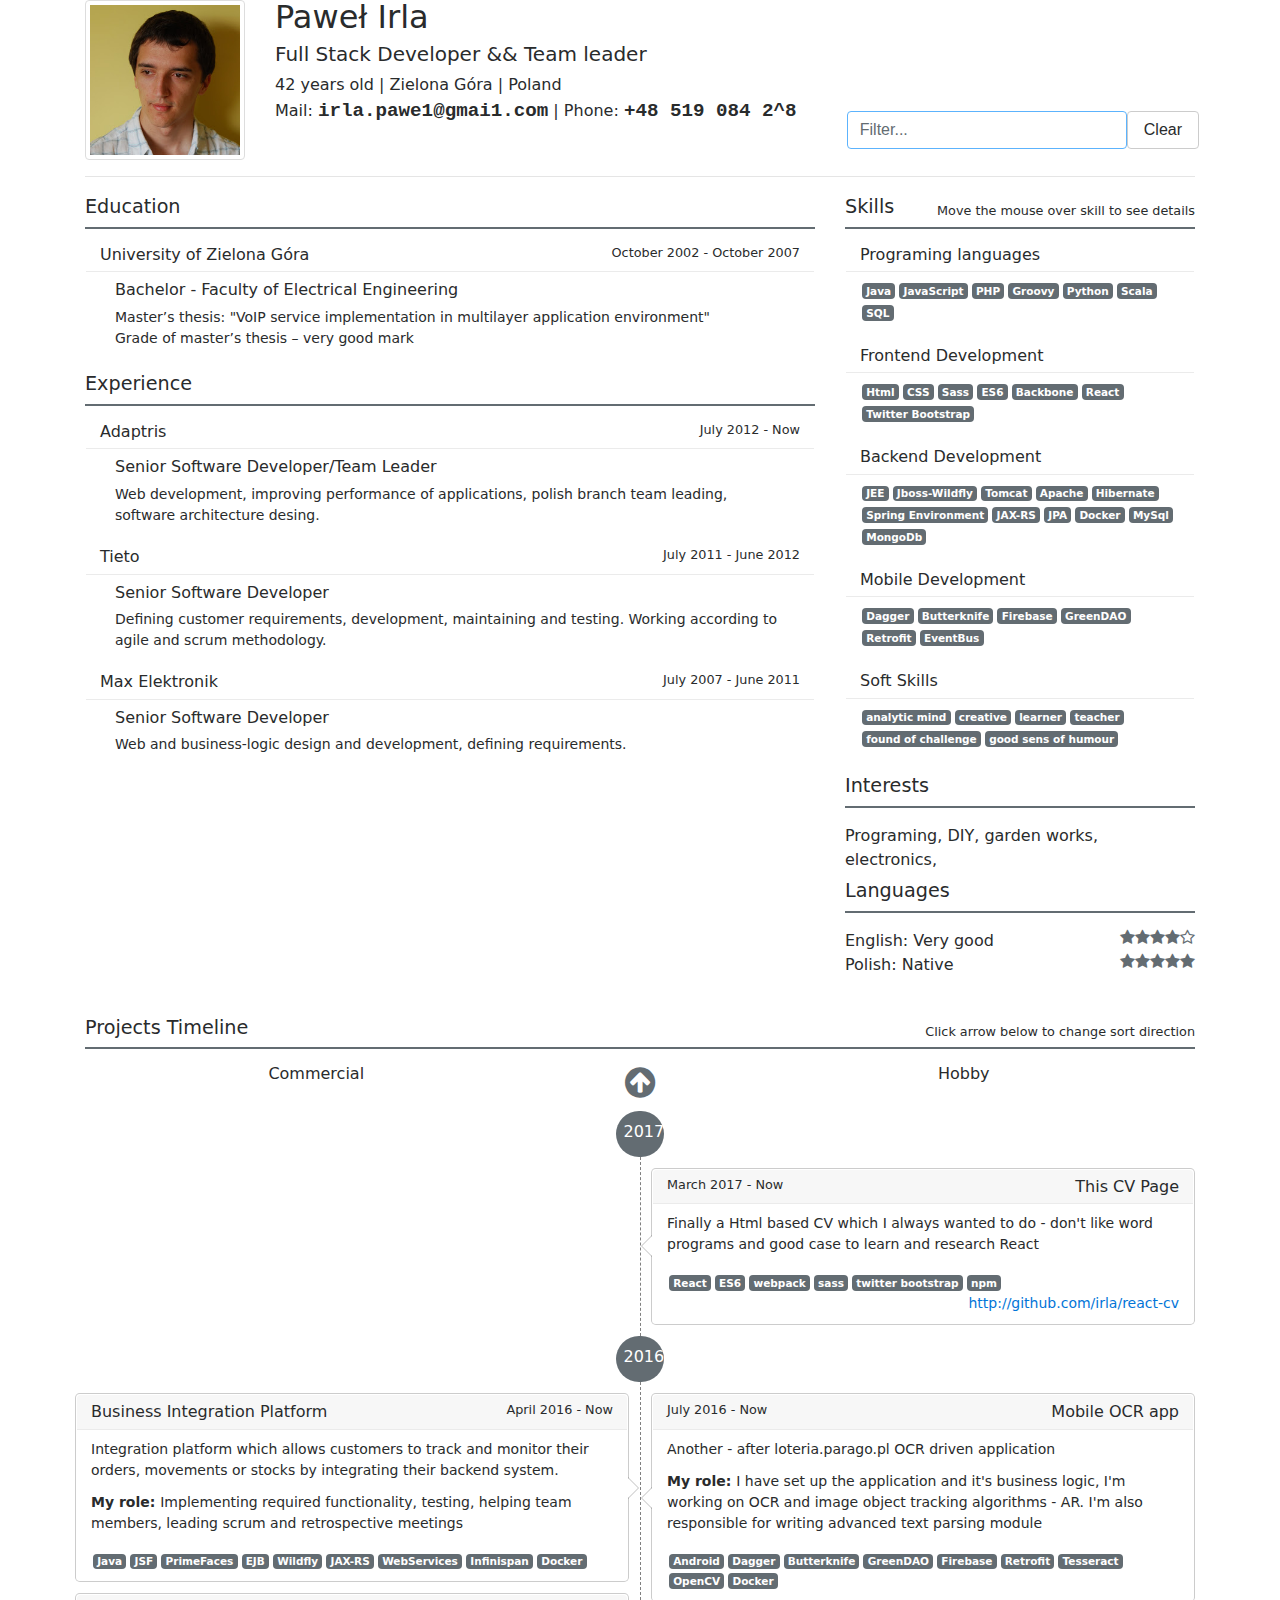
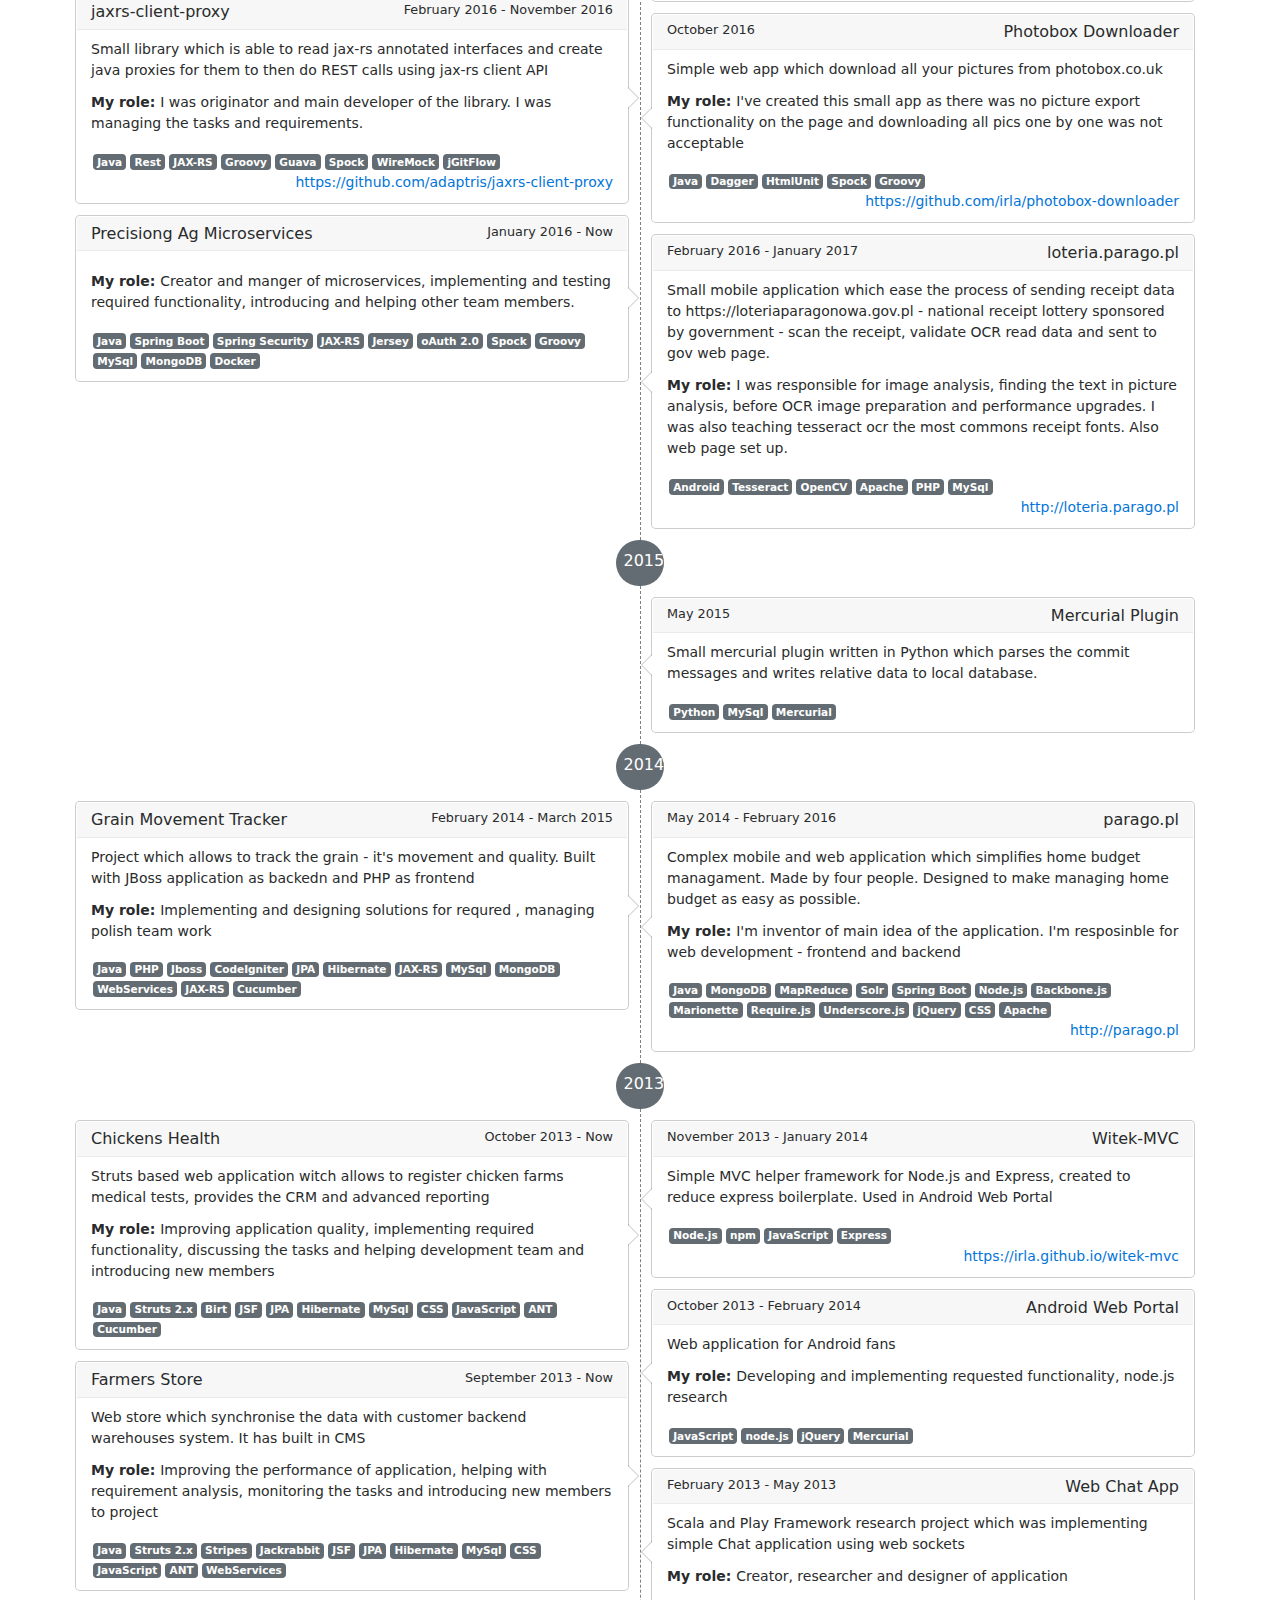
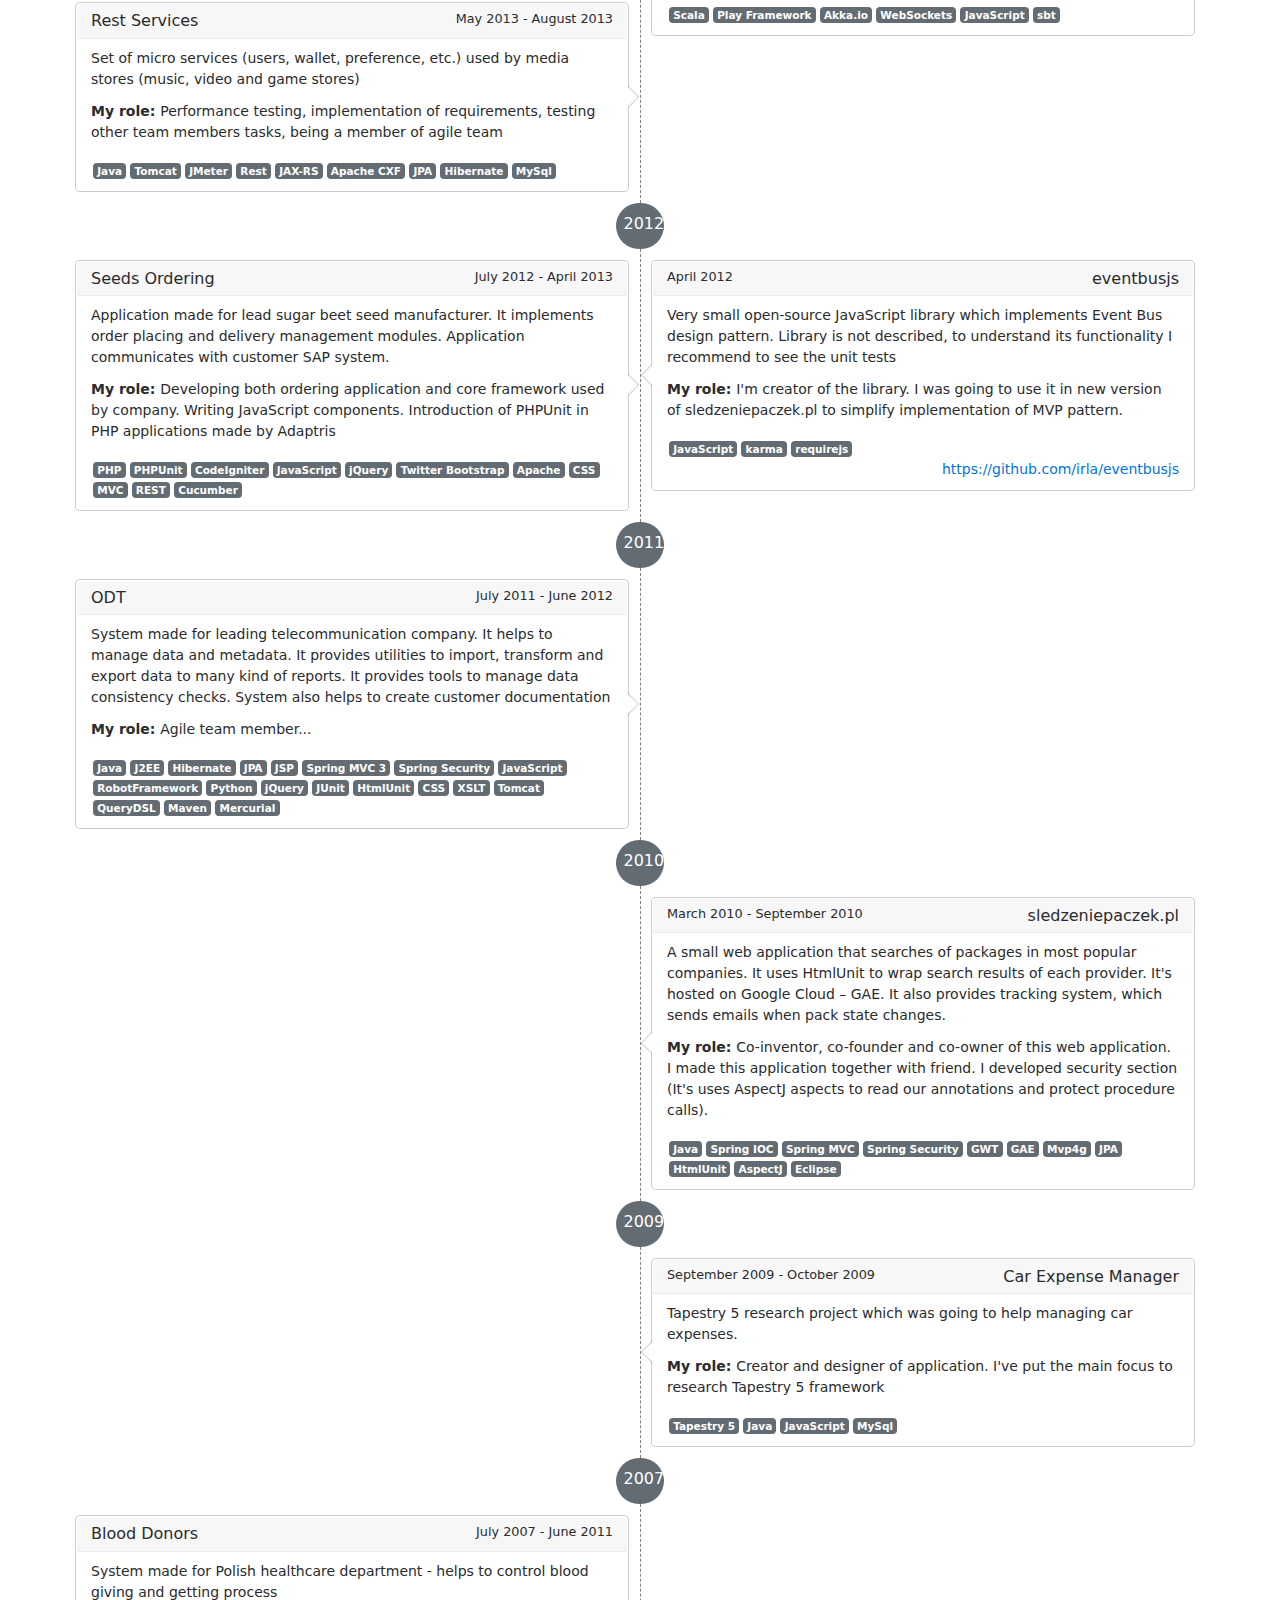
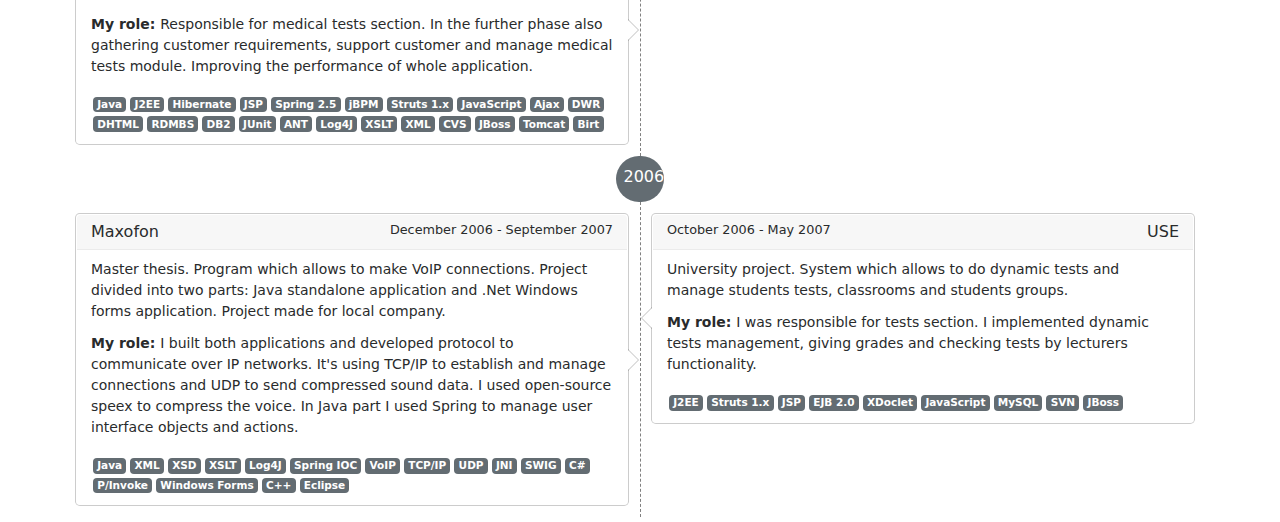
==== index.html @ 6fda7052 "Fixed the chicken project description and added a conctact details" ====
<html>
  <head>
    <meta charset="UTF-8" />
    <title>Paweł Irla - CV</title>
  </head>
  <body>
    <div id="root"></div>
  <script type="text/javascript" src="app.9c403ce506dc1eac9b8c.js"></script></body>
</html>
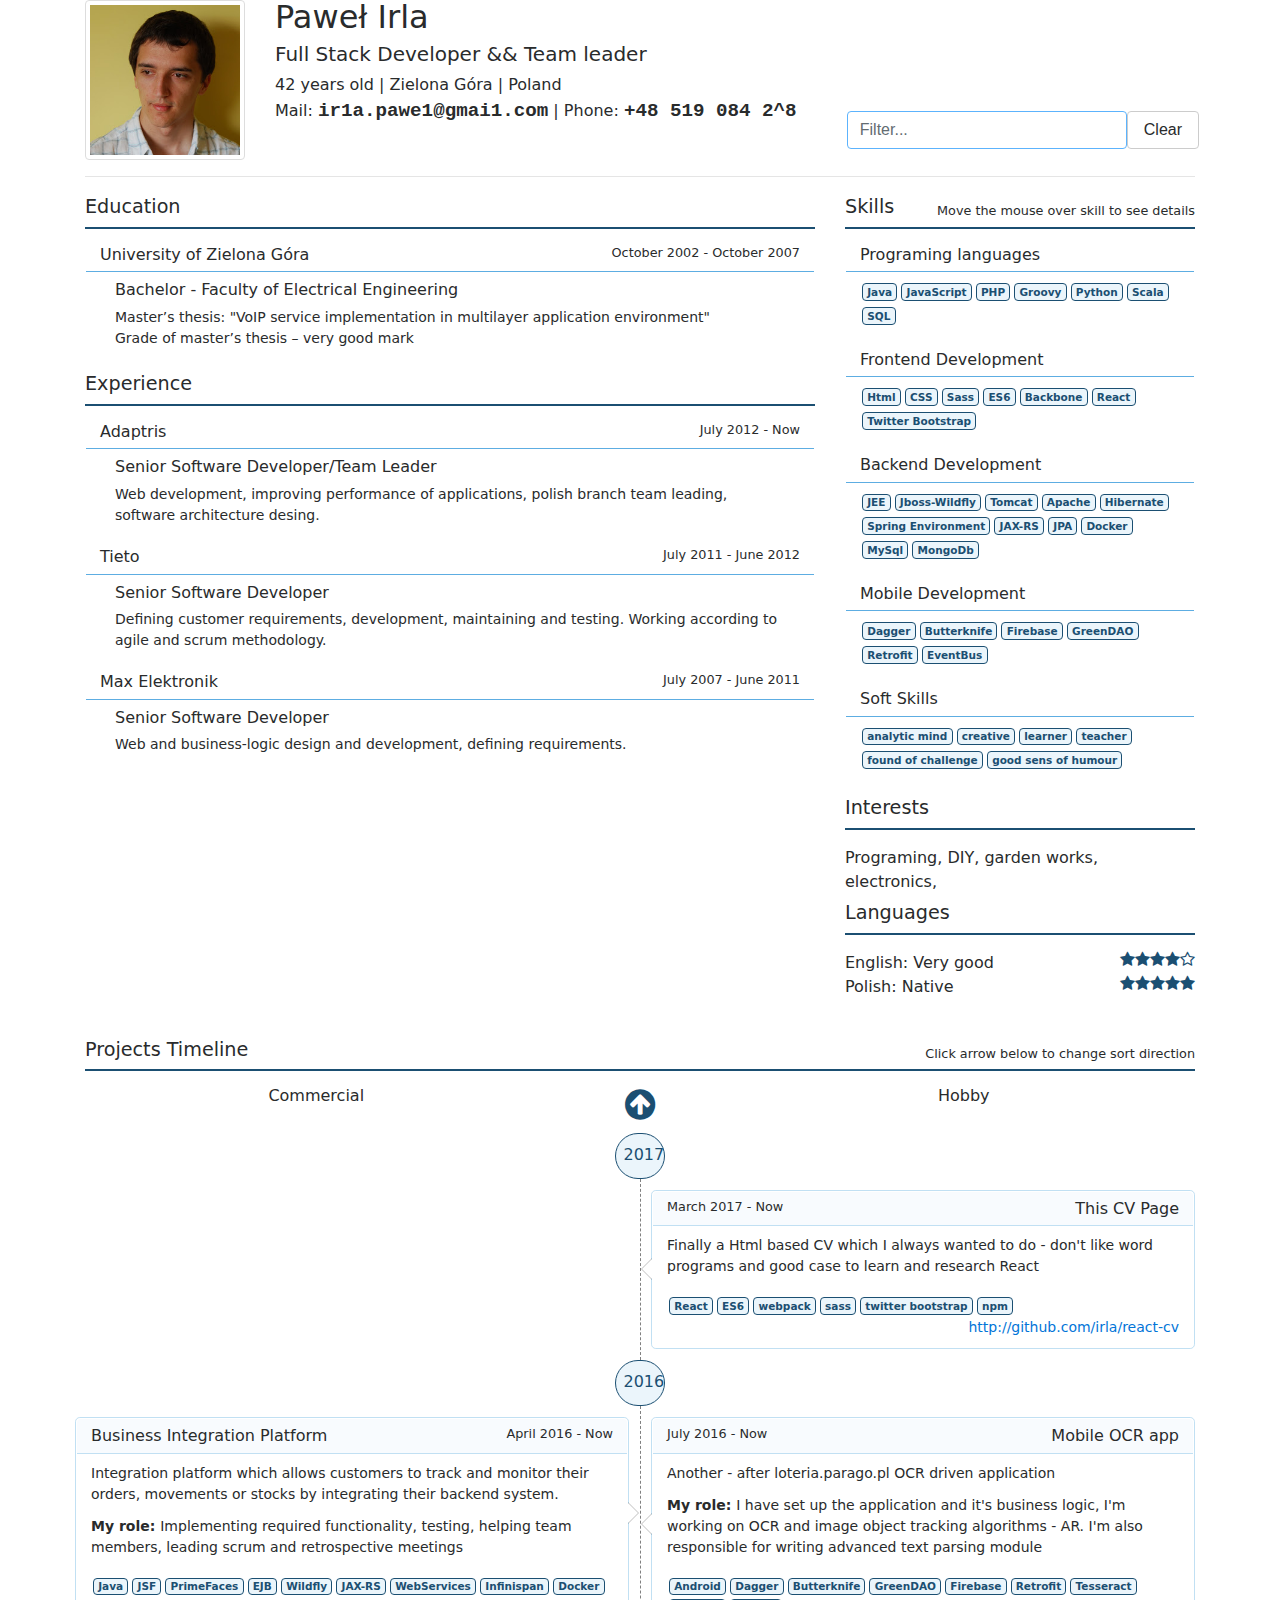
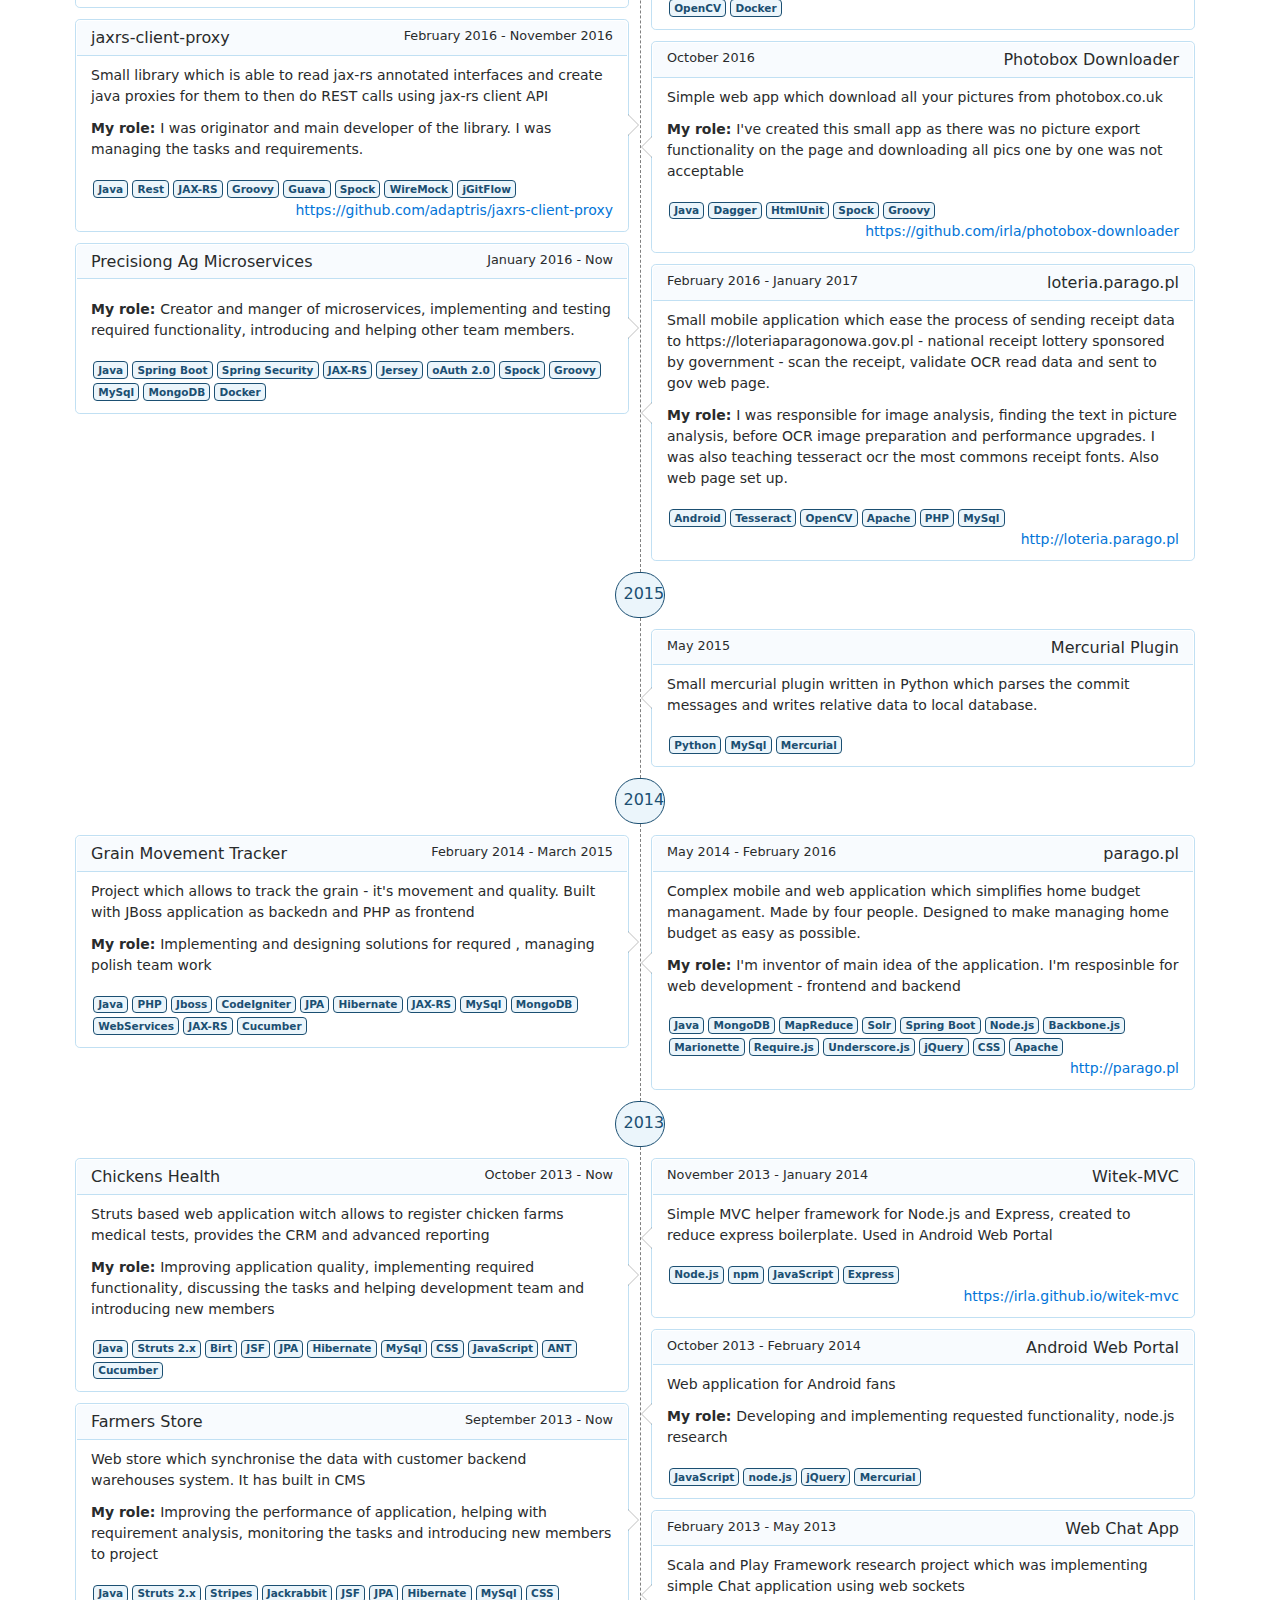
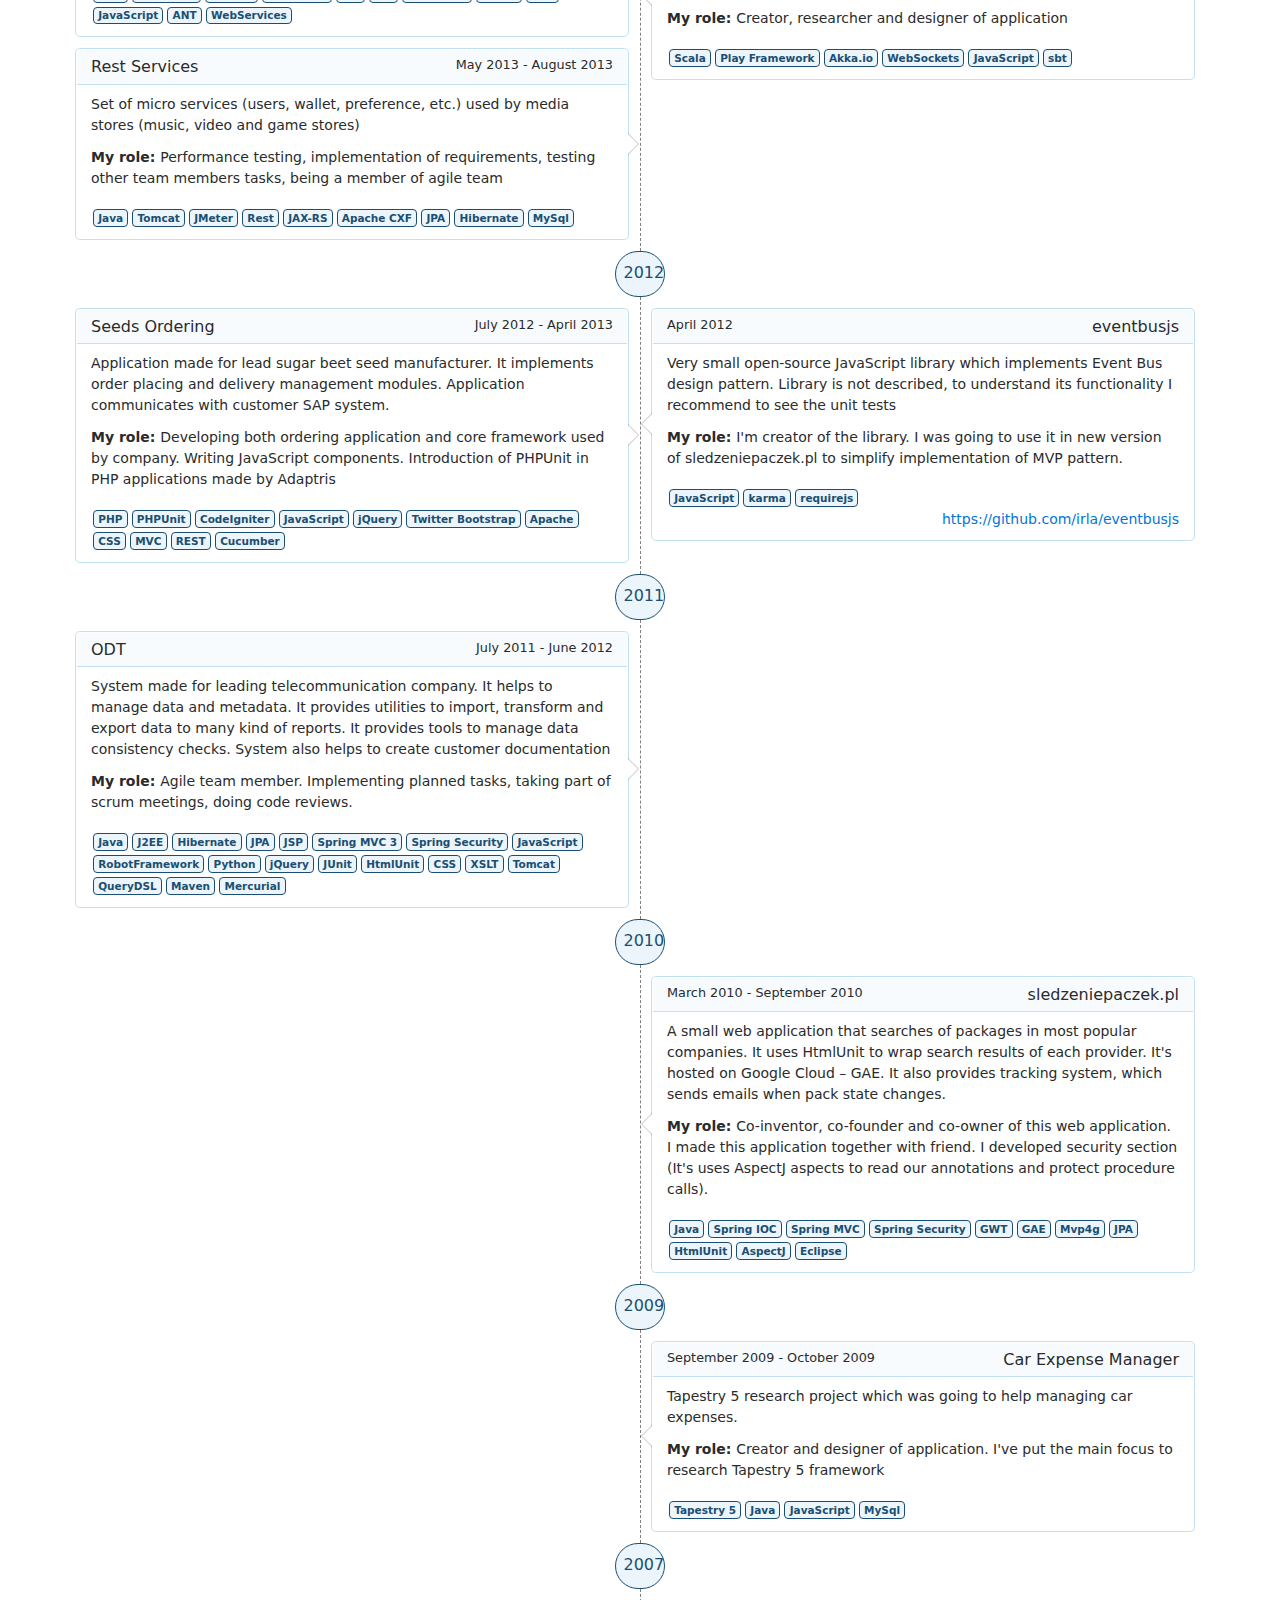
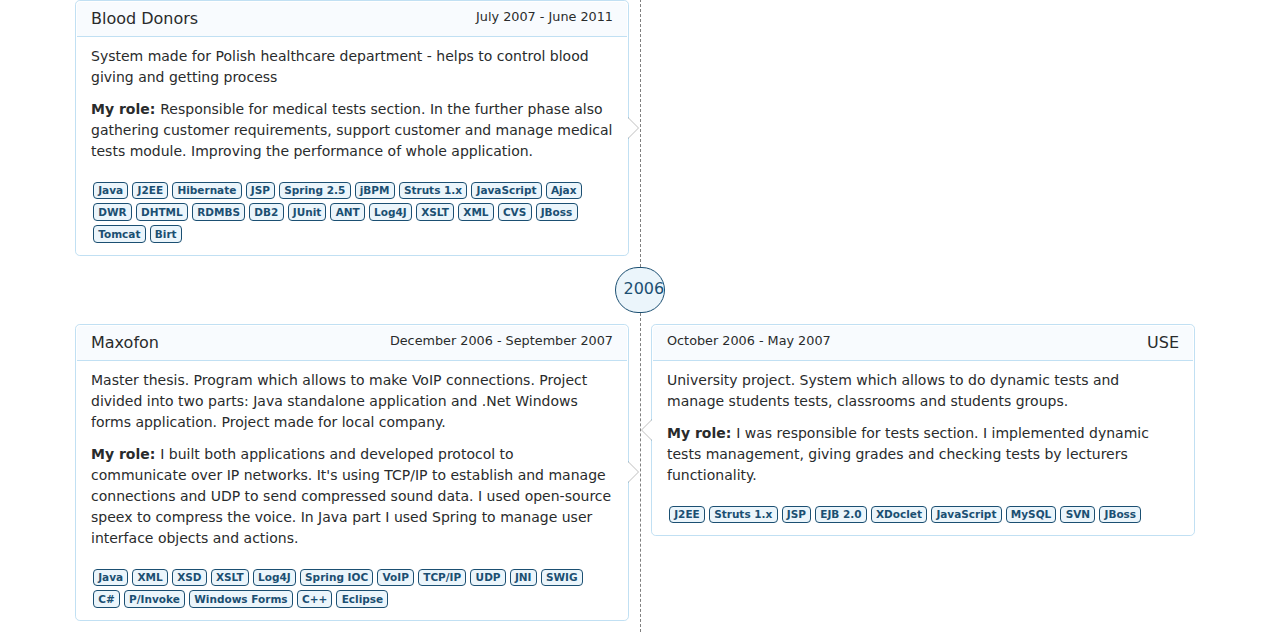
==== commit 3f795d92: "Mail hiding change, colors change, data fixes" ====
--- a/index.html
+++ b/index.html
@@ -5,5 +5,5 @@
   </head>
   <body>
     <div id="root"></div>
-  <script type="text/javascript" src="app.9c403ce506dc1eac9b8c.js"></script></body>
+  <script type="text/javascript" src="app.7dd49ef4a17cab7c3da2.js"></script></body>
 </html>
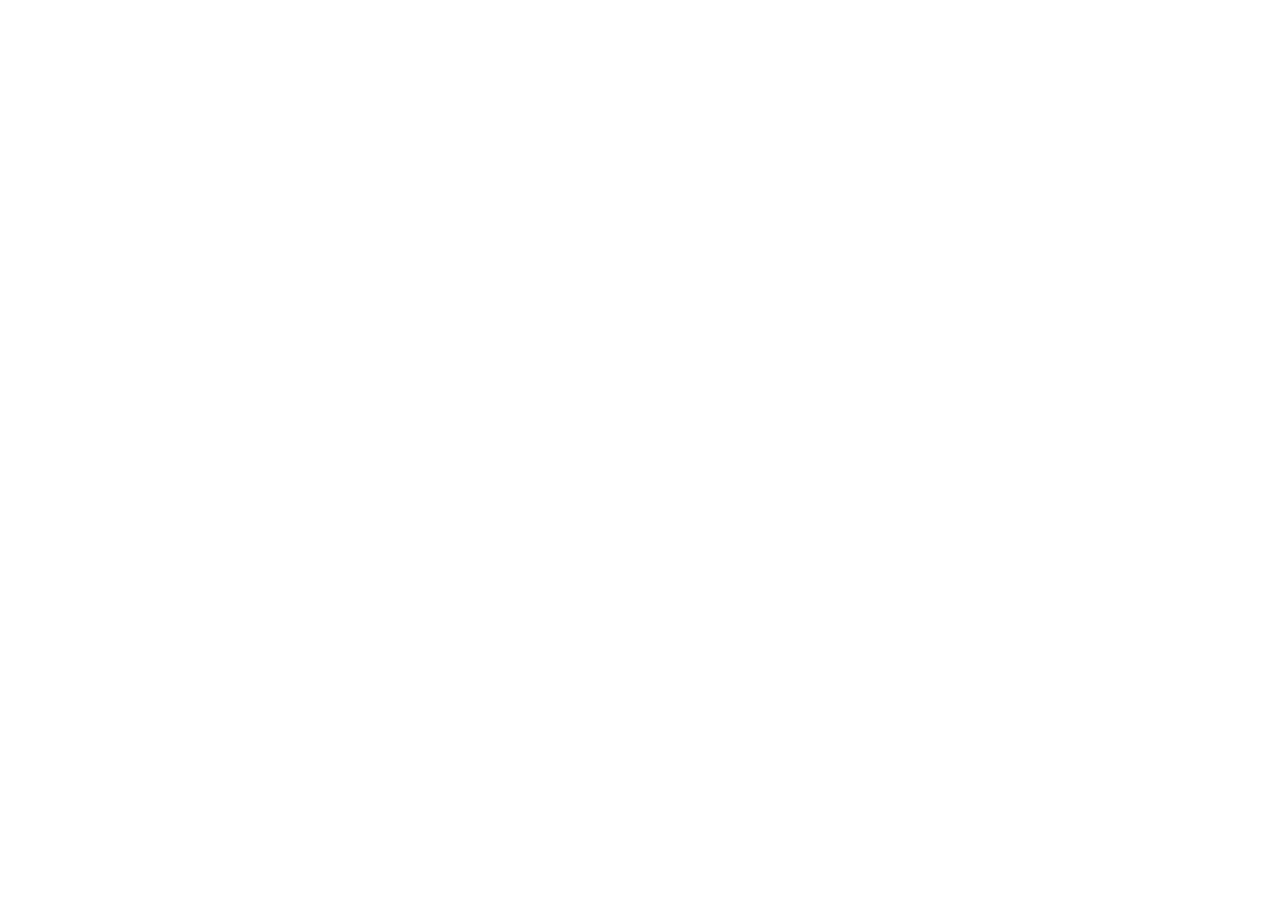
==== commit b3de9e2f: "Typo fixes" ====
--- a/index.html
+++ b/index.html
@@ -5,5 +5,5 @@
   </head>
   <body>
     <div id="root"></div>
-  <script type="text/javascript" src="app.7dd49ef4a17cab7c3da2.js"></script></body>
+  <script type="text/javascript" src="app.8dacbbeadb36aa41554f.js"></script></body>
 </html>
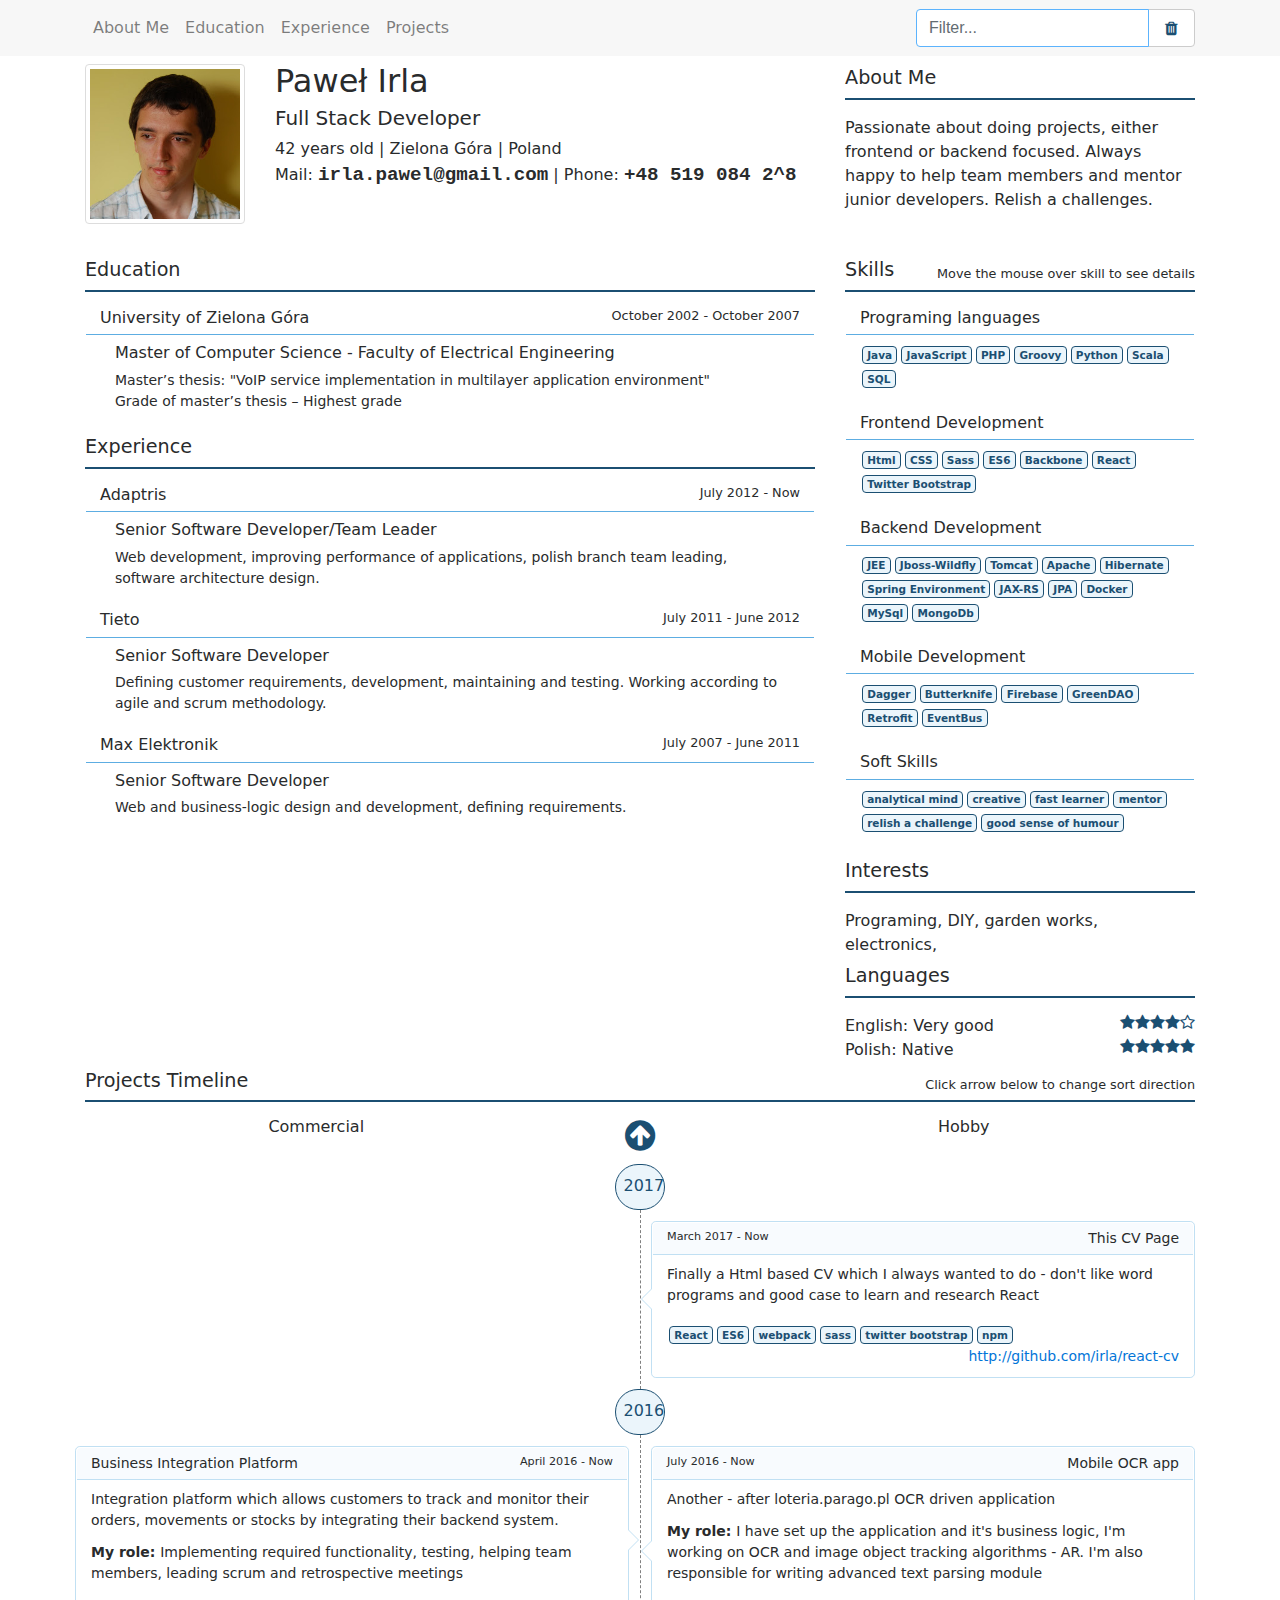
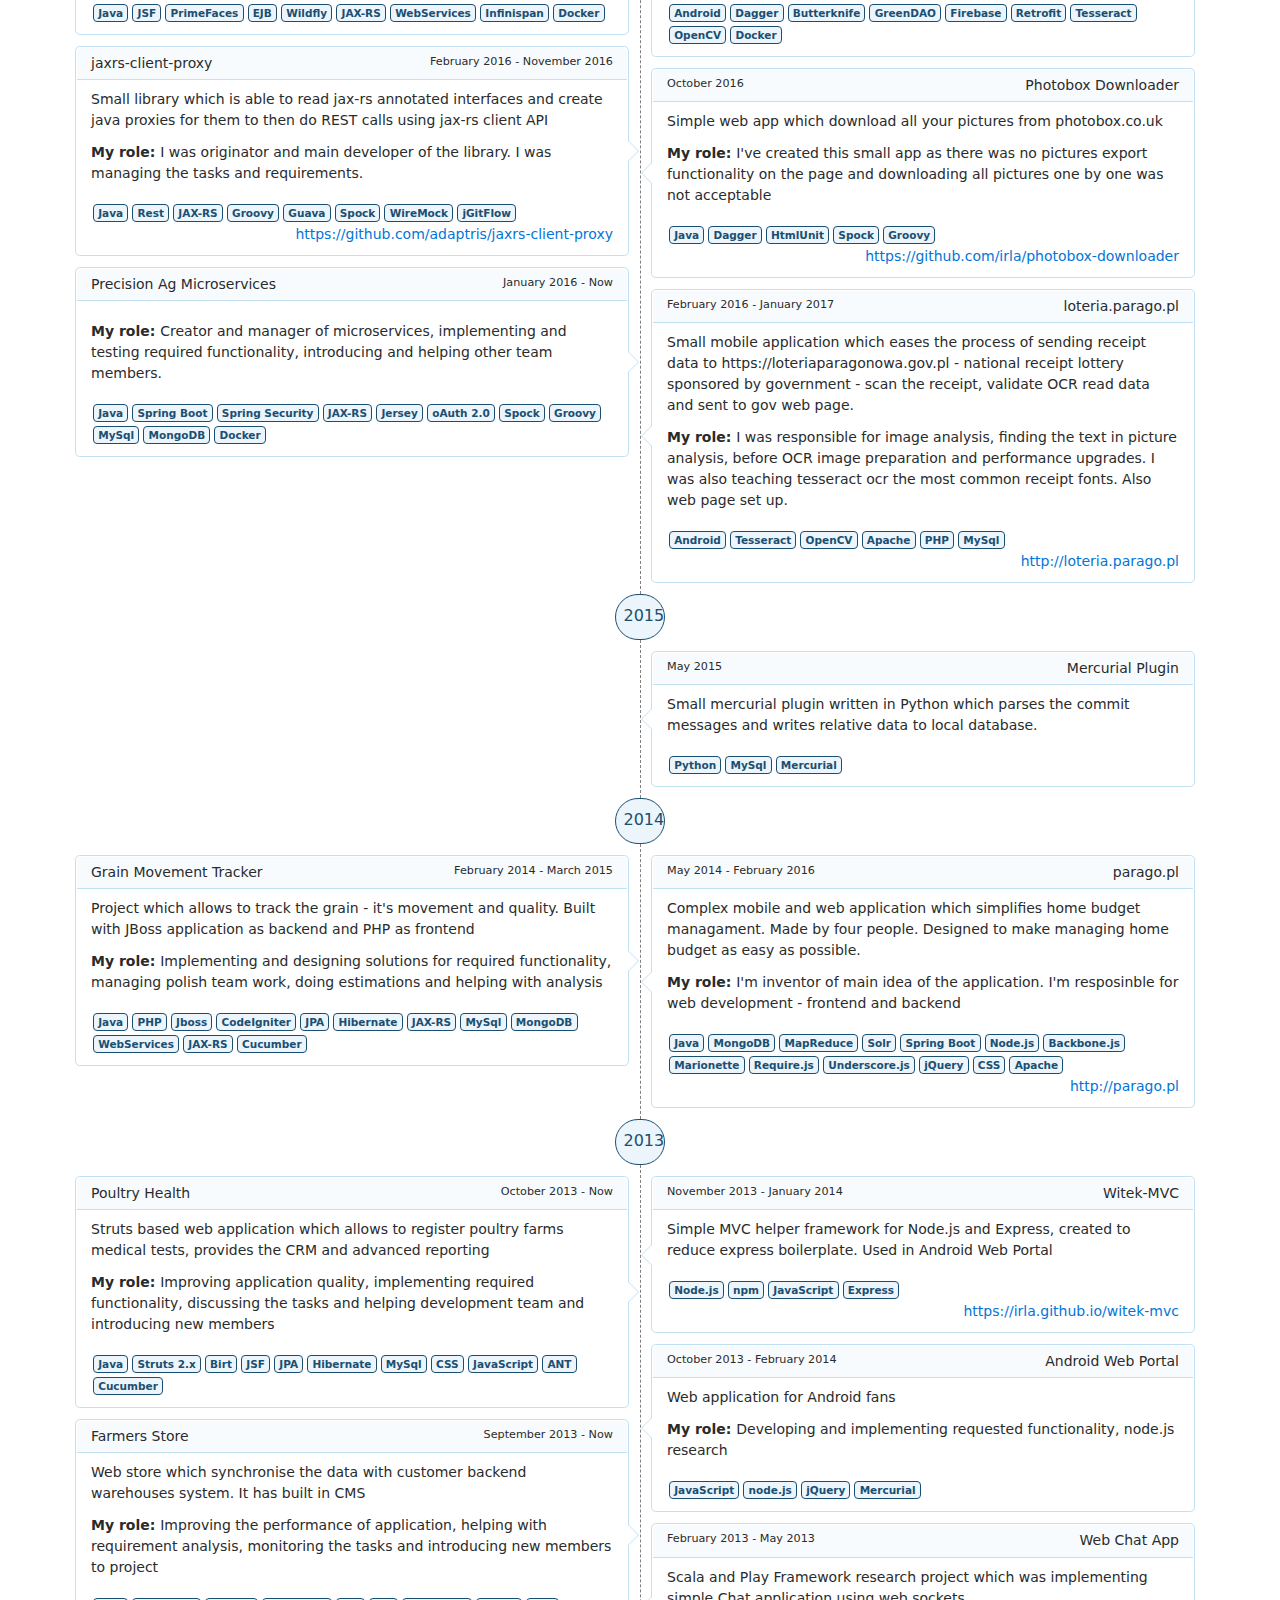
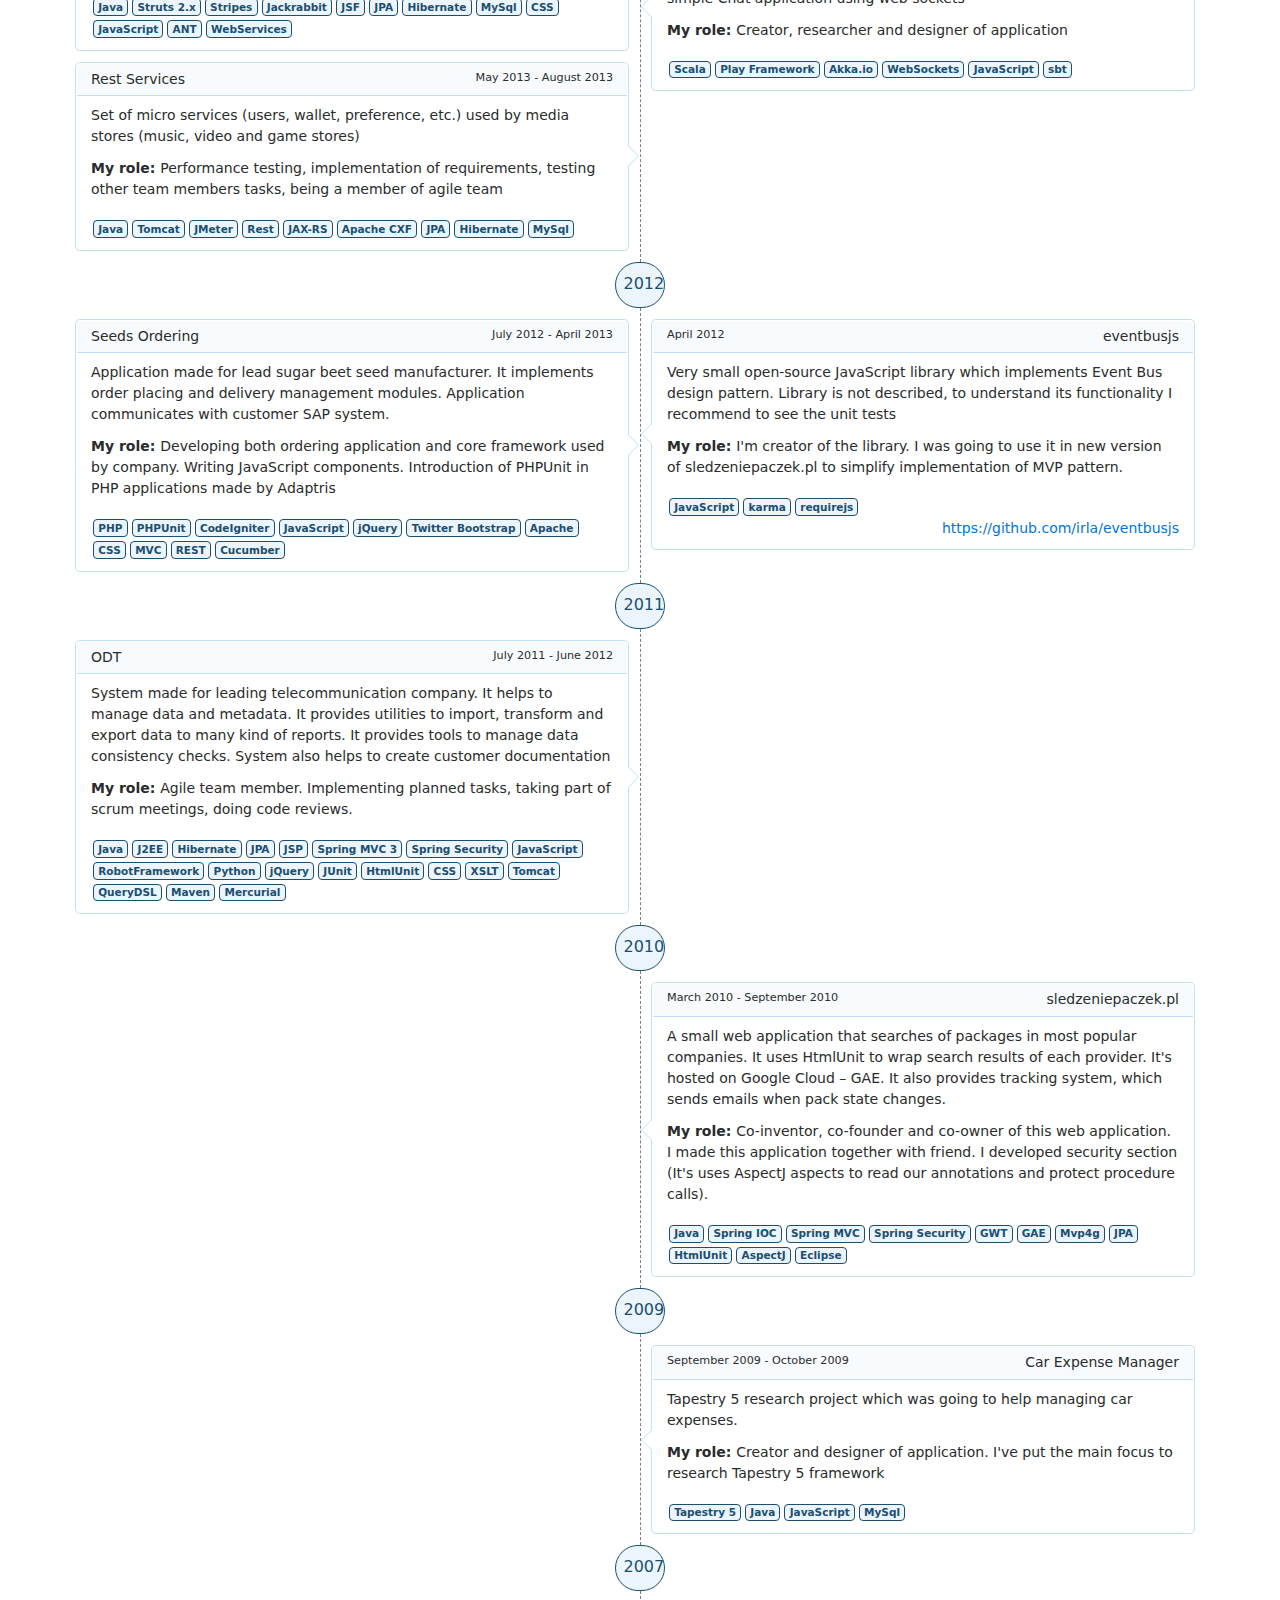
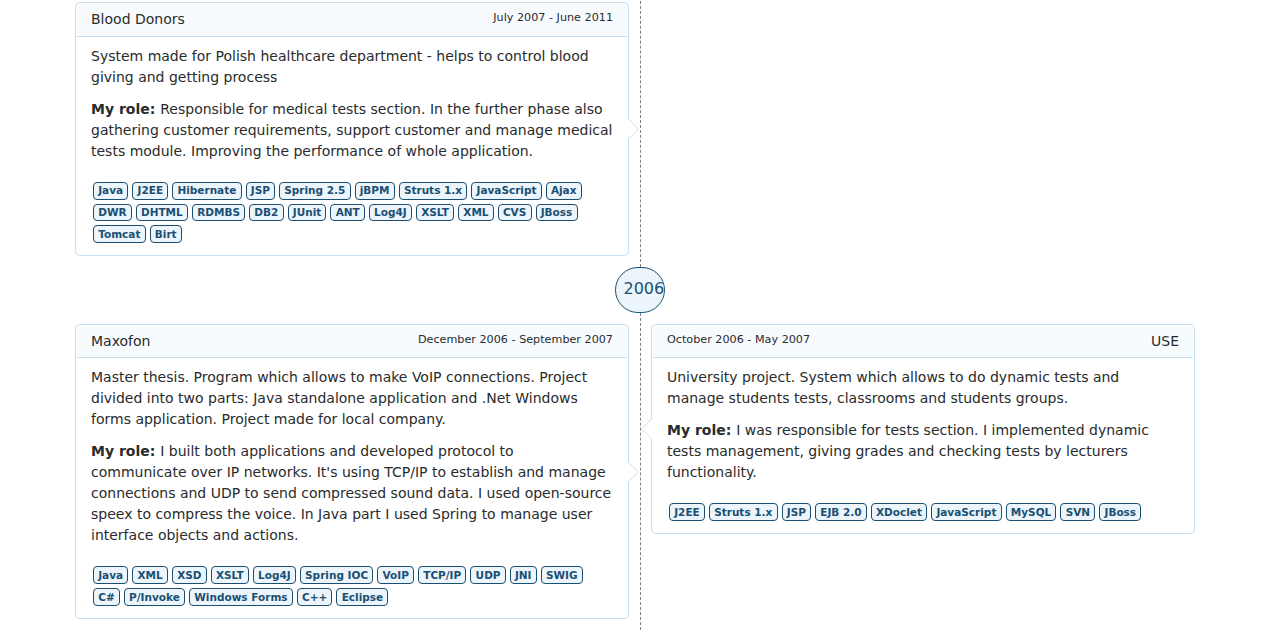
==== commit 80f0c619: "Added a NavBar, filter fixes and finally a responsive design" ====
--- a/index.html
+++ b/index.html
@@ -5,5 +5,5 @@
   </head>
   <body>
     <div id="root"></div>
-  <script type="text/javascript" src="app.8dacbbeadb36aa41554f.js"></script></body>
+  <script type="text/javascript" src="app.ac6789001ac8282ac1ec.js"></script></body>
 </html>
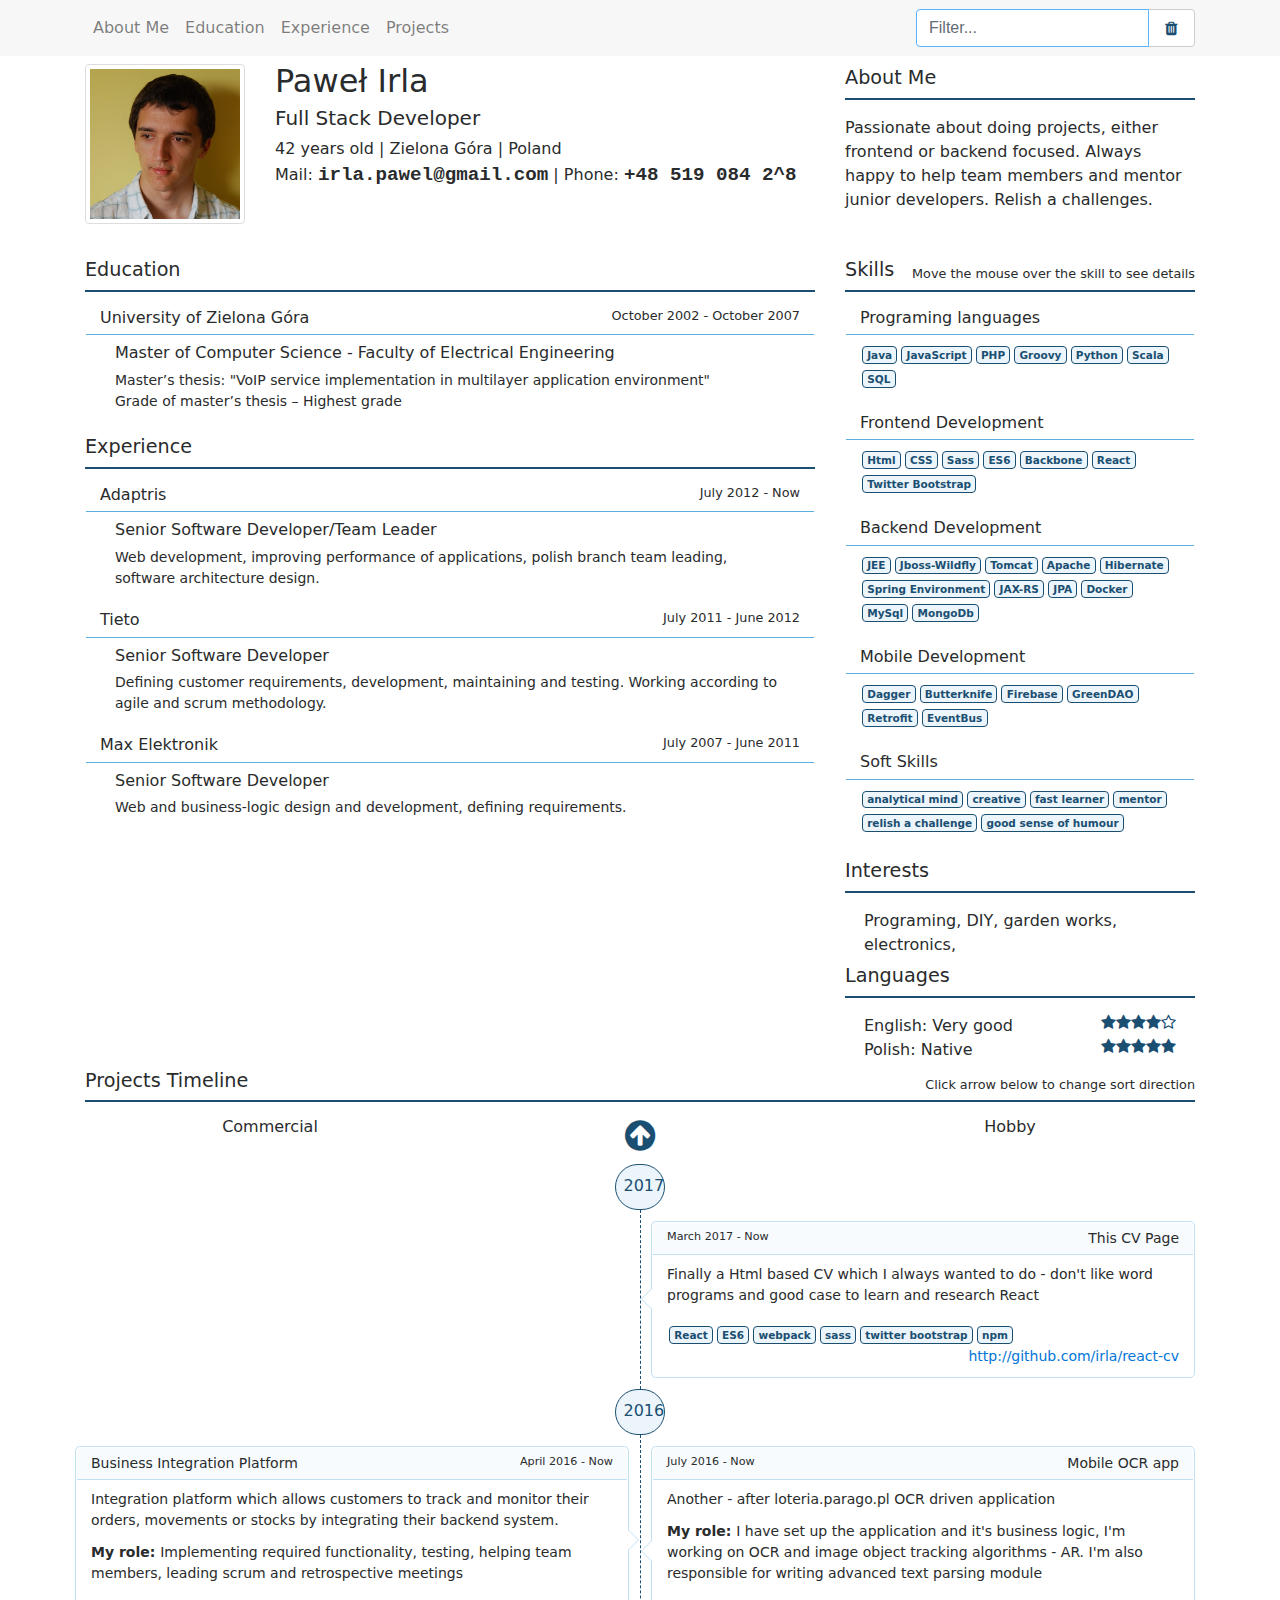
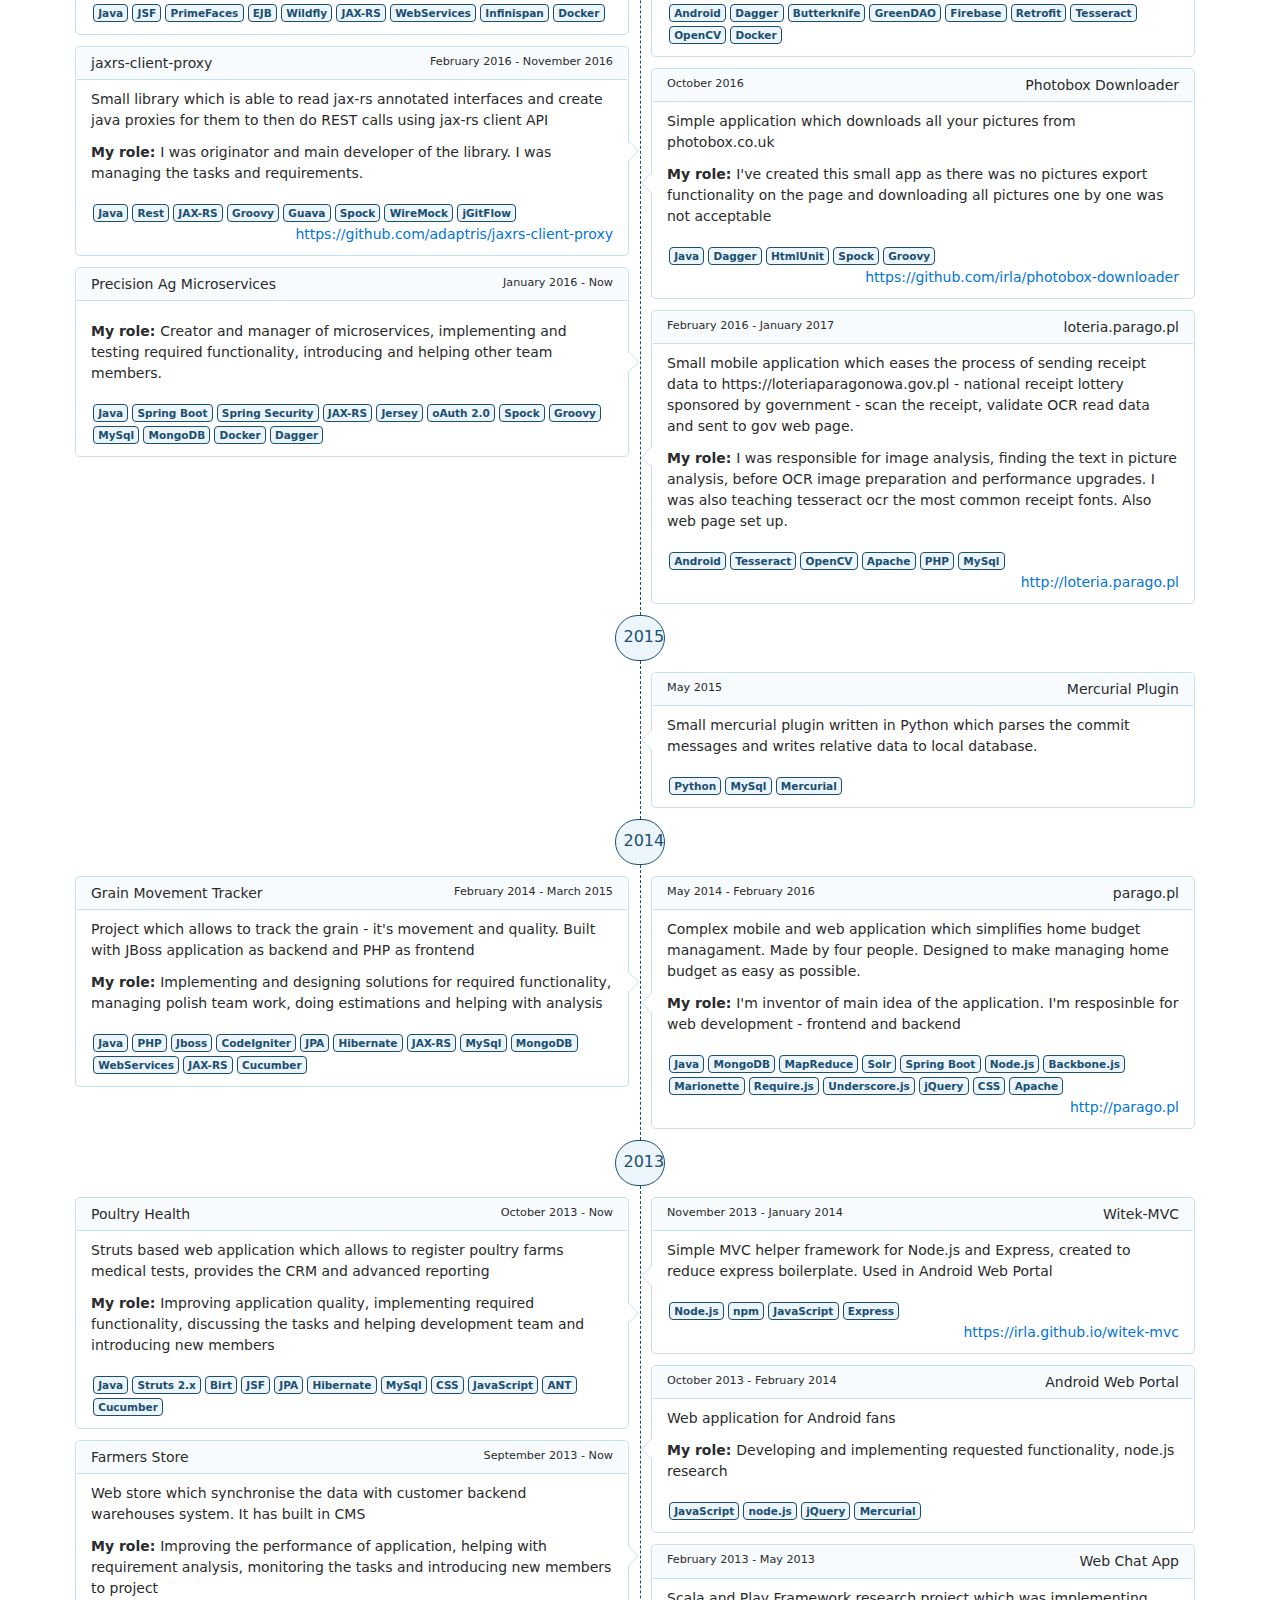
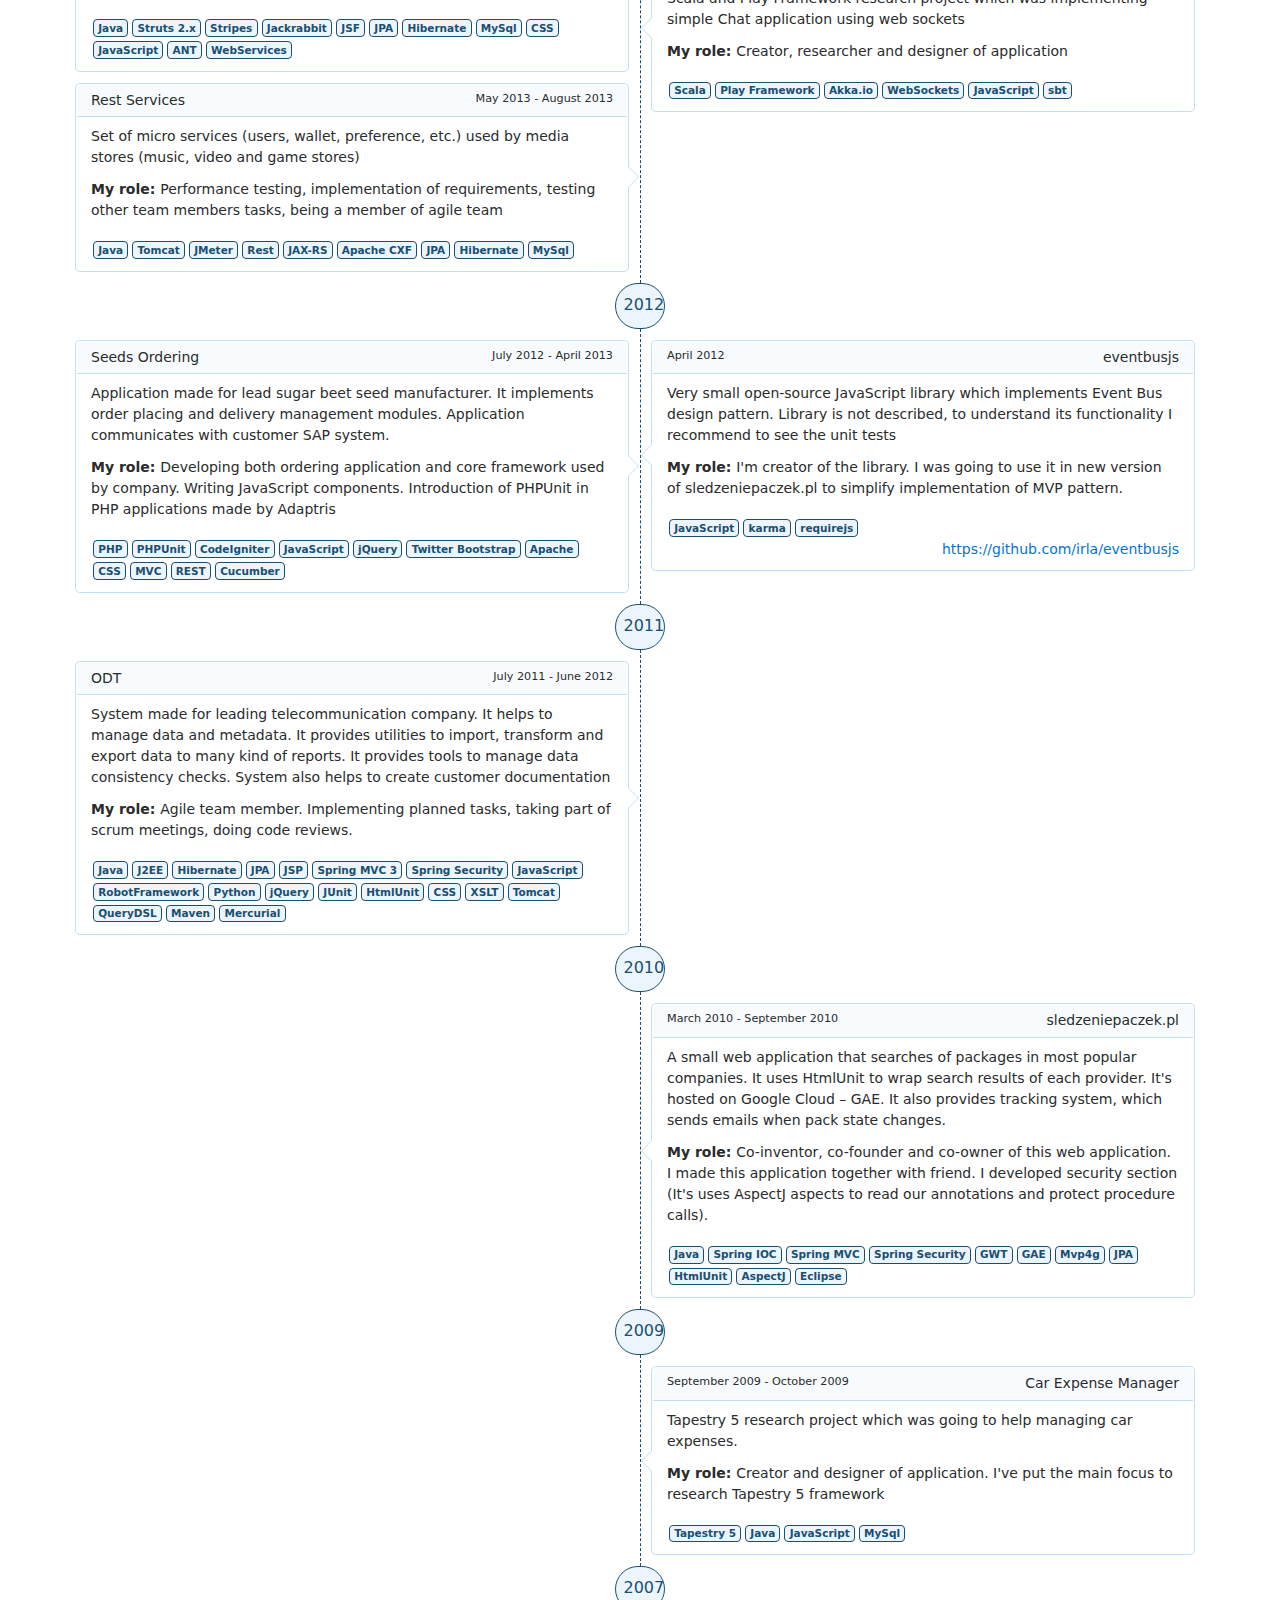
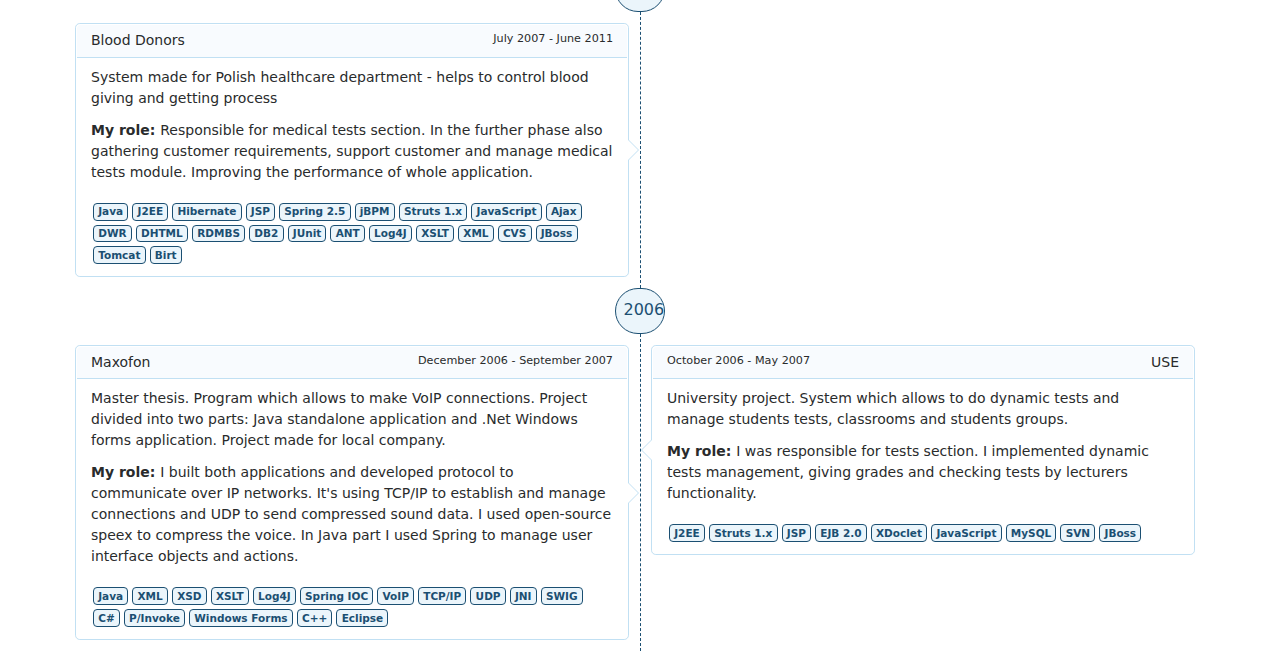
==== commit 62580b79: "Responsive fixes and print fix" ====
--- a/index.html
+++ b/index.html
@@ -1,9 +1,10 @@
 <html>
   <head>
     <meta charset="UTF-8" />
+    <meta name="viewport" content="width=device-width, initial-scale=1">
     <title>Paweł Irla - CV</title>
   </head>
   <body>
     <div id="root"></div>
-  <script type="text/javascript" src="app.ac6789001ac8282ac1ec.js"></script></body>
+  <script type="text/javascript" src="app.40d89334223236b828bd.js"></script></body>
 </html>
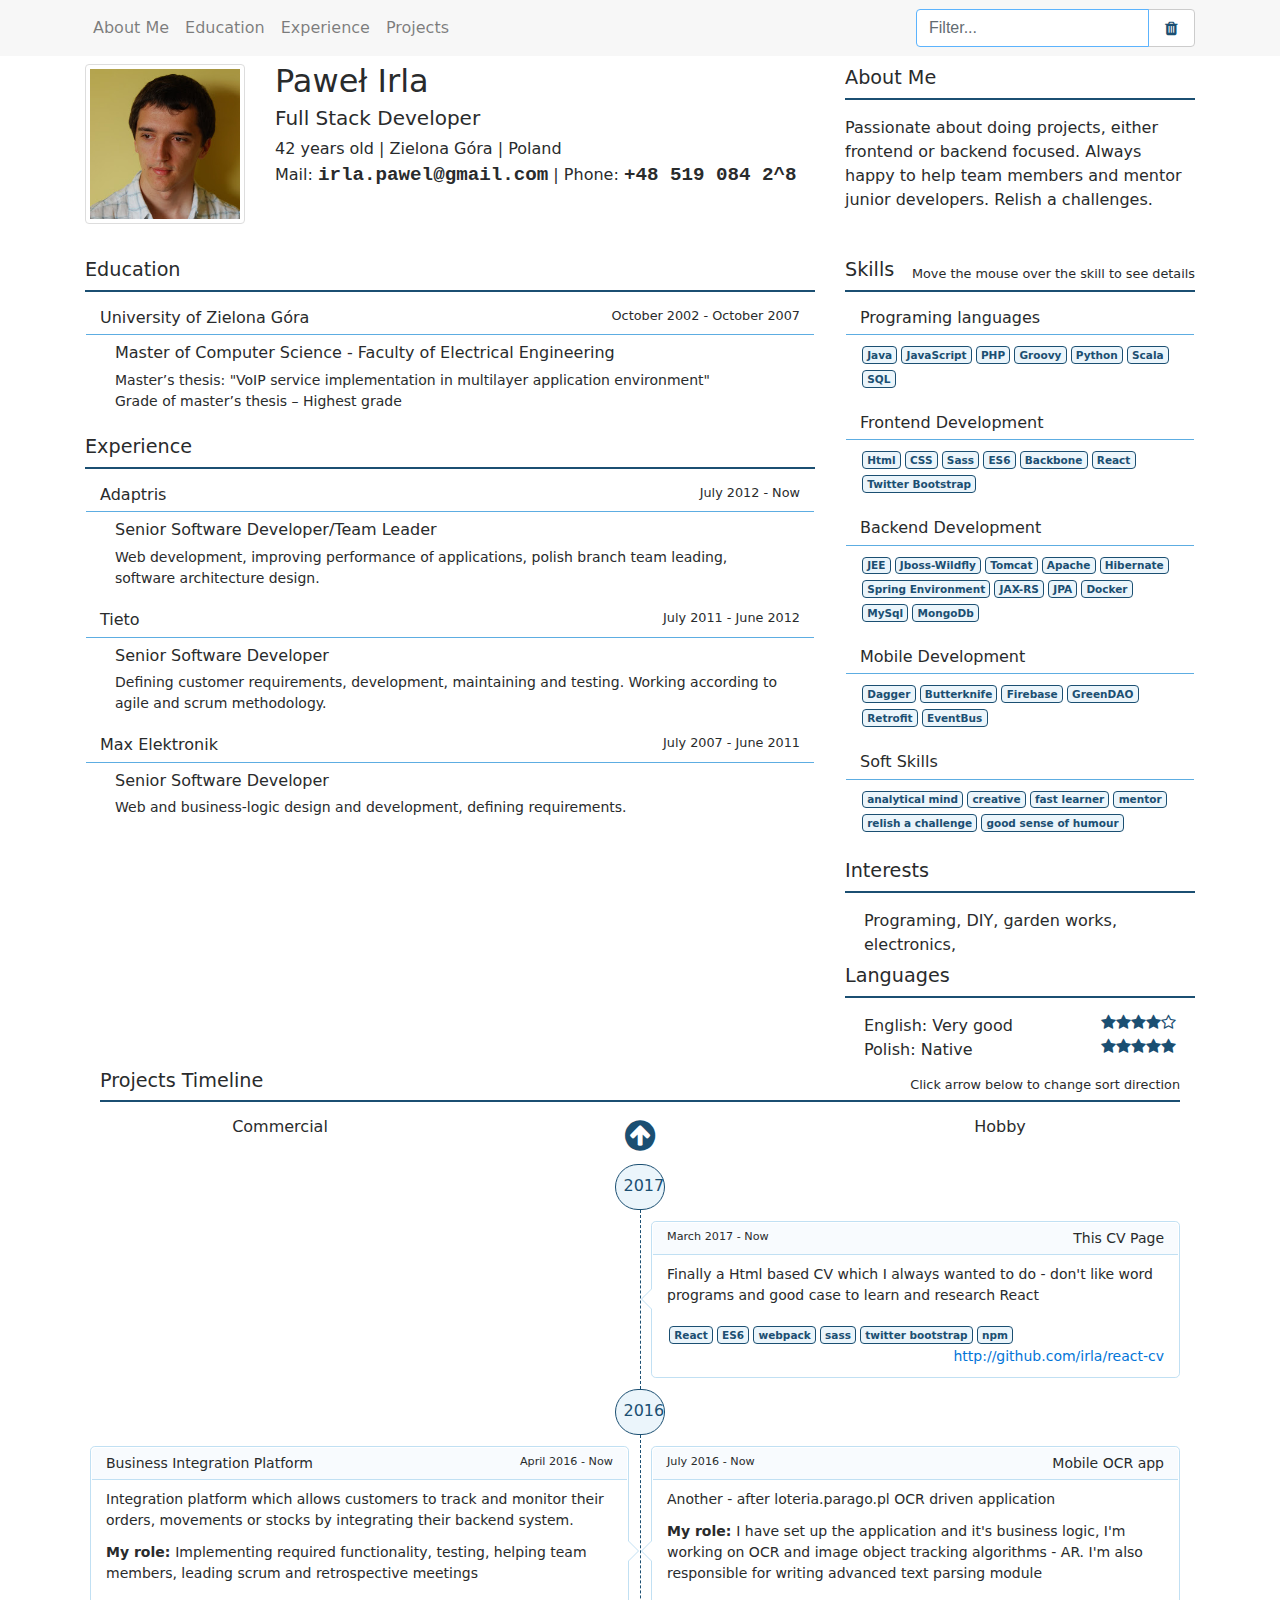
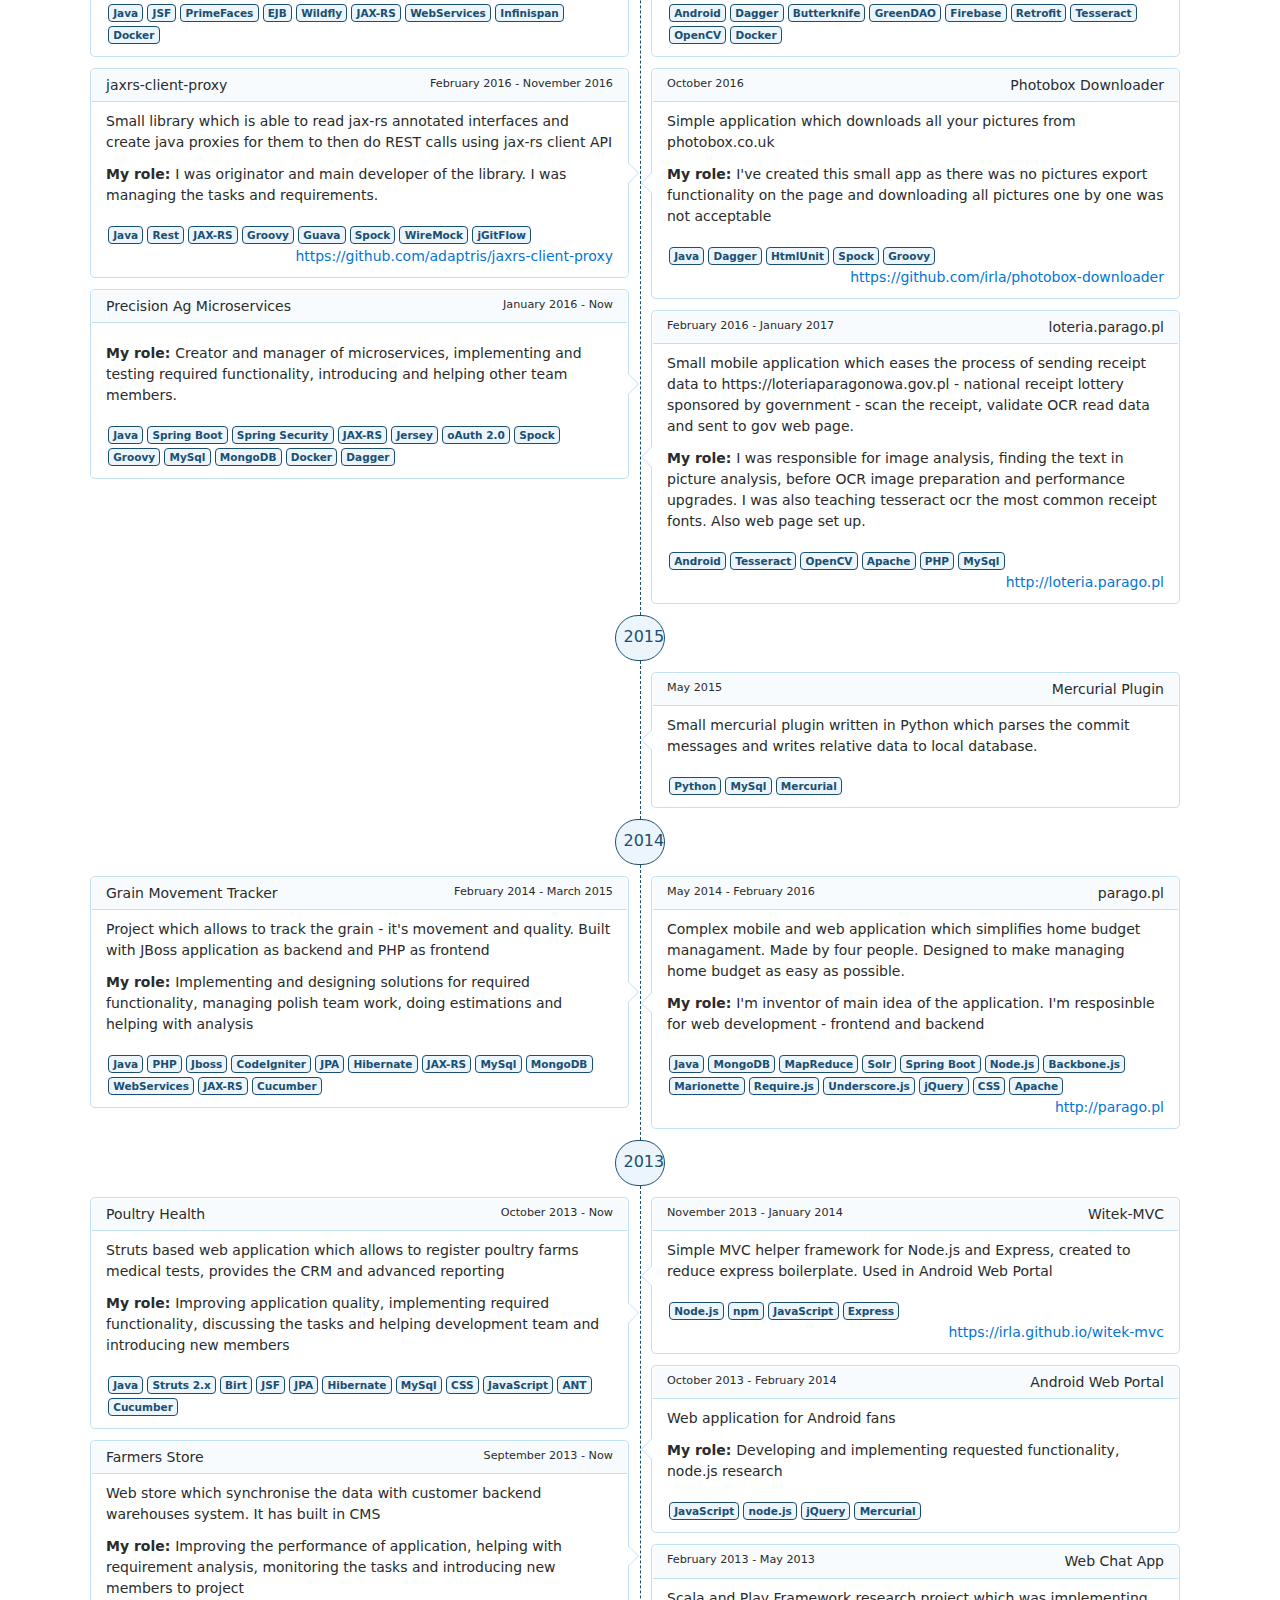
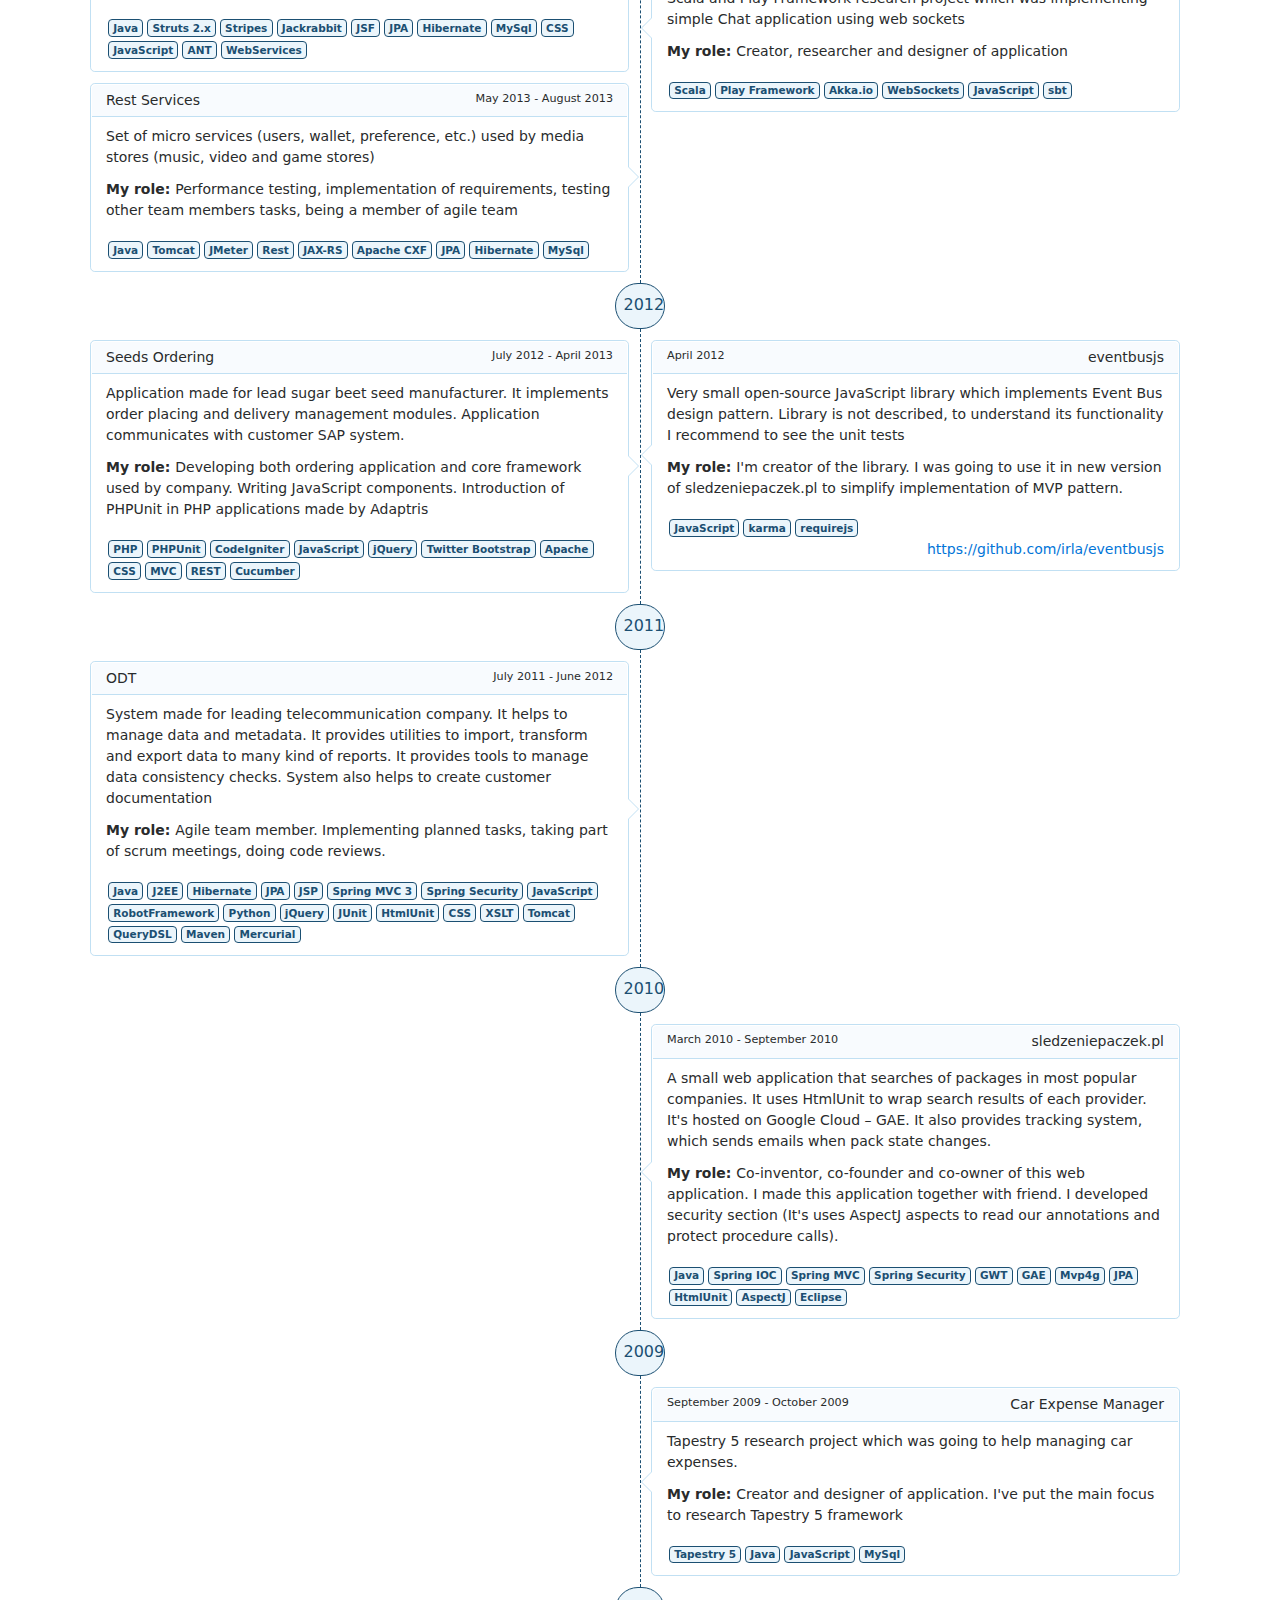
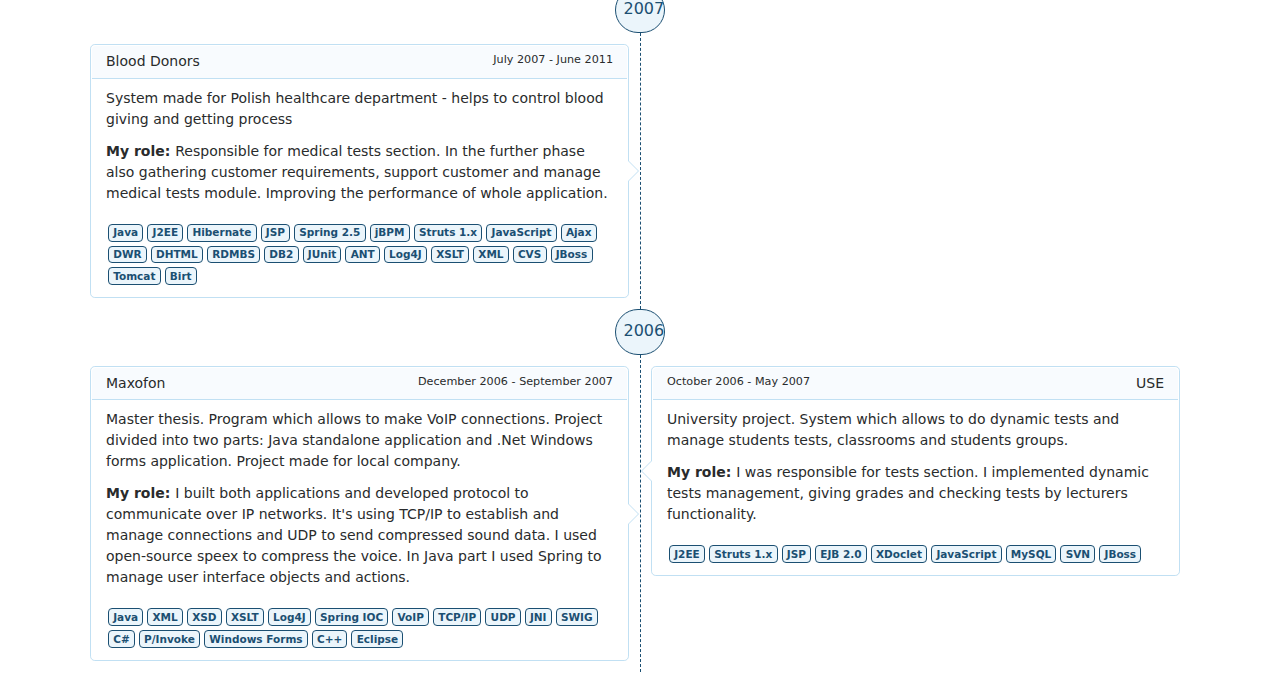
==== commit dc2ef790: "Fixes of dates and displaying on windows mobile, splitting the css and js" ====
--- a/index.html
+++ b/index.html
@@ -3,8 +3,8 @@
     <meta charset="UTF-8" />
     <meta name="viewport" content="width=device-width, initial-scale=1">
     <title>Paweł Irla - CV</title>
-  </head>
+  <link href="app.641cdefb0167024f38a9b9082ffd3b9b.css" rel="stylesheet"></head>
   <body>
     <div id="root"></div>
-  <script type="text/javascript" src="app.40d89334223236b828bd.js"></script></body>
+  <script type="text/javascript" src="app.a84b851a654a28f36991.js"></script></body>
 </html>
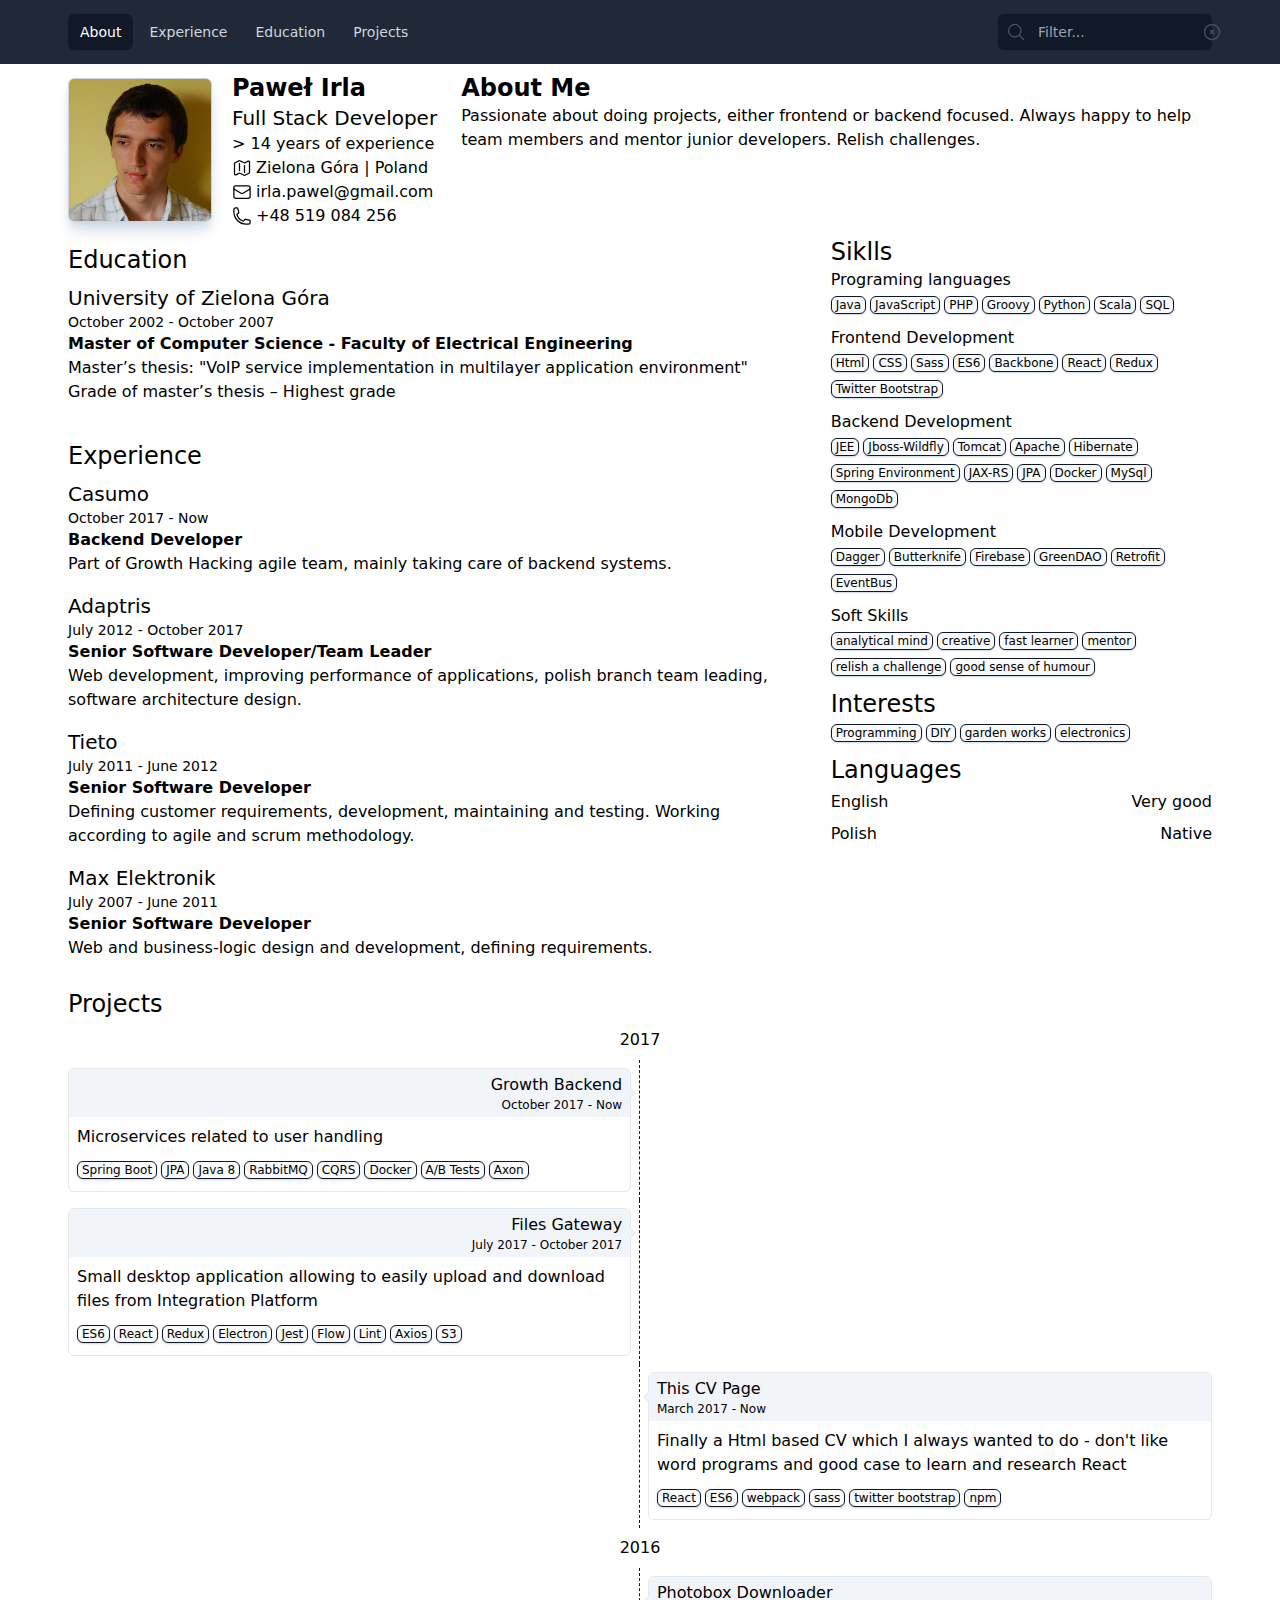
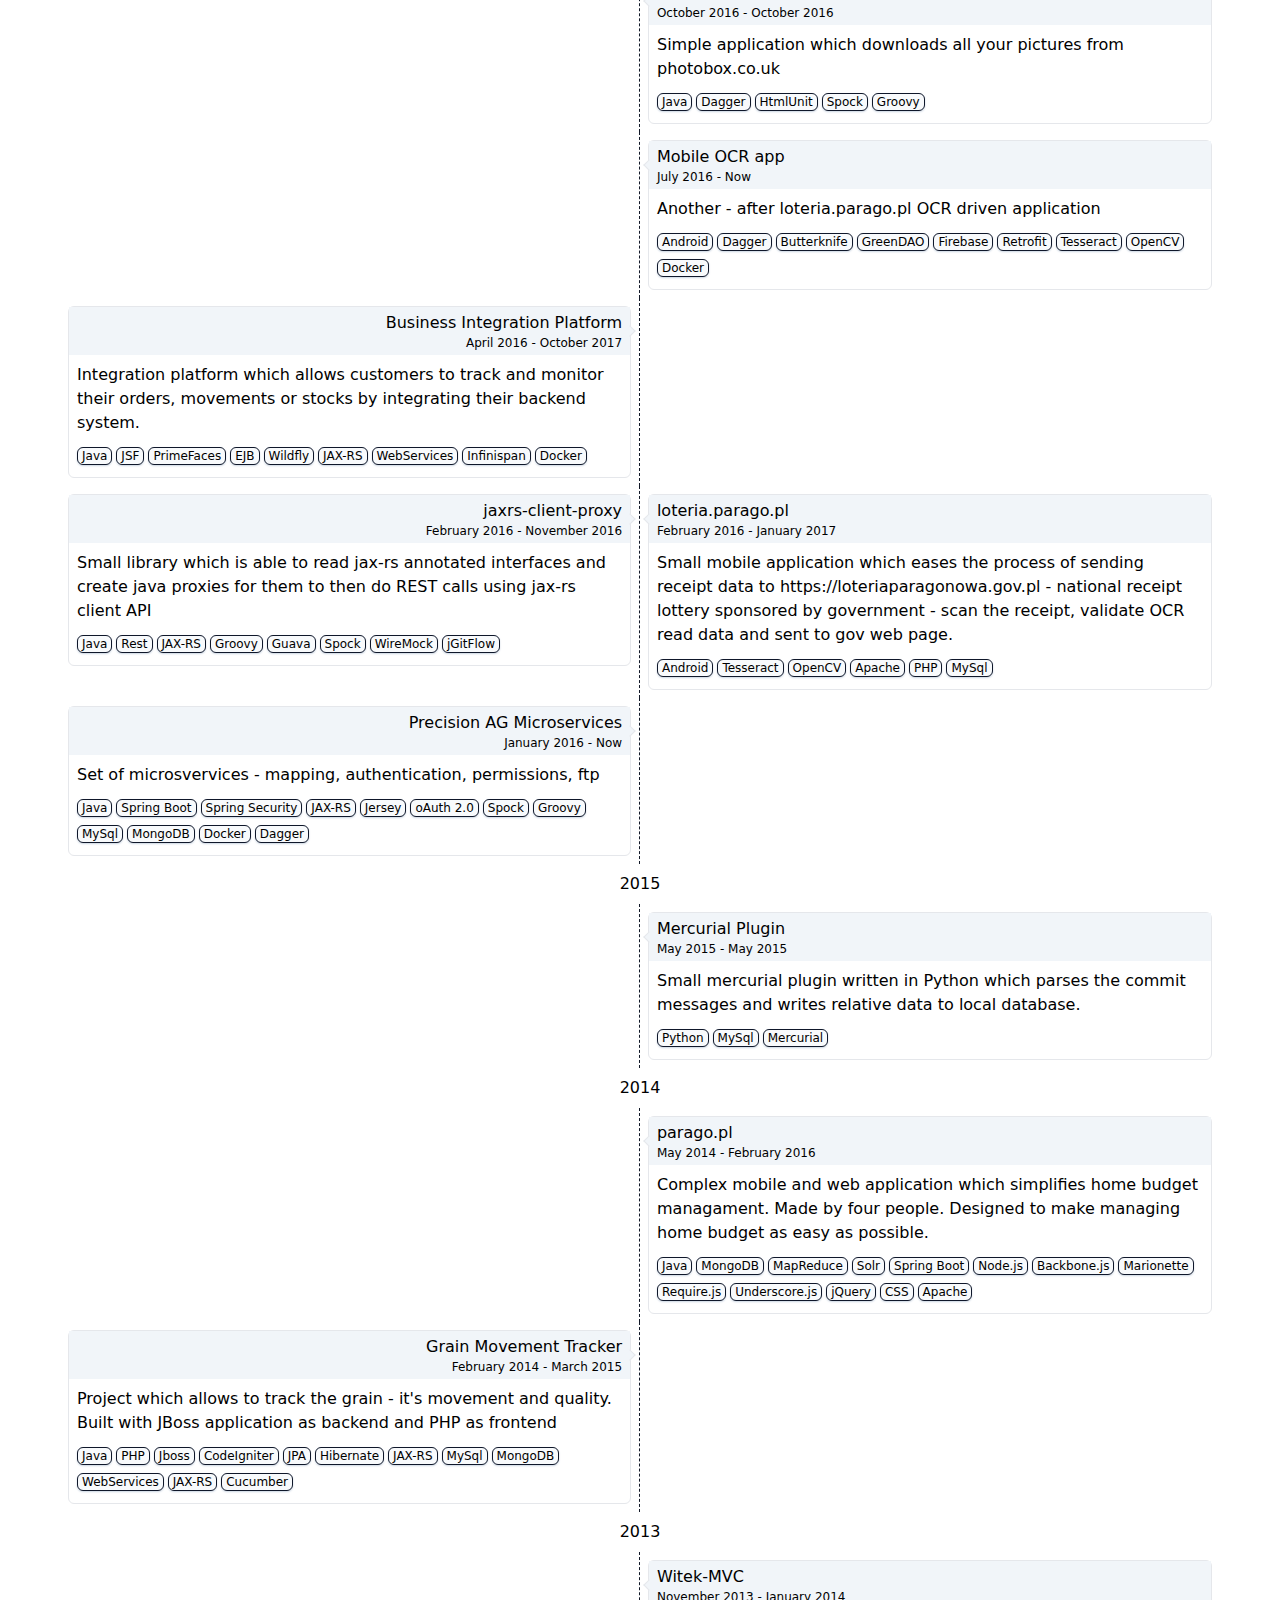
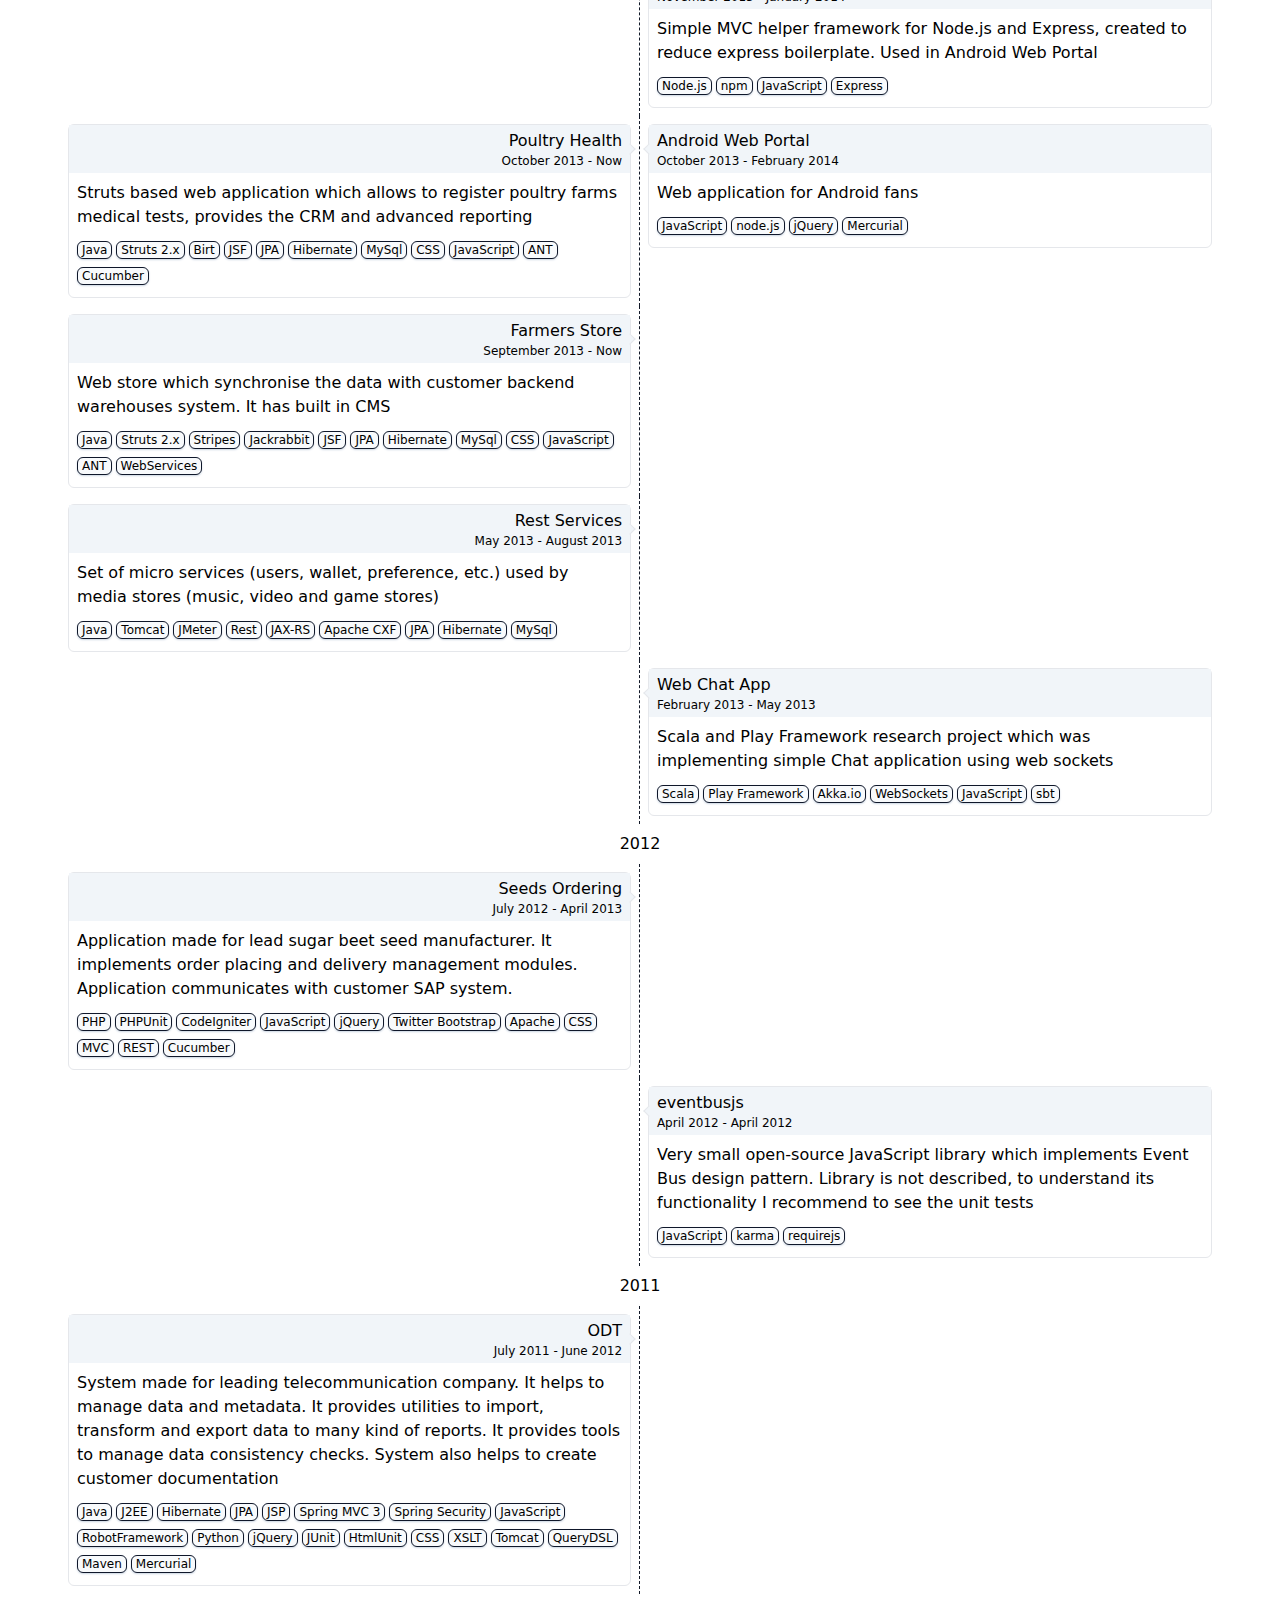
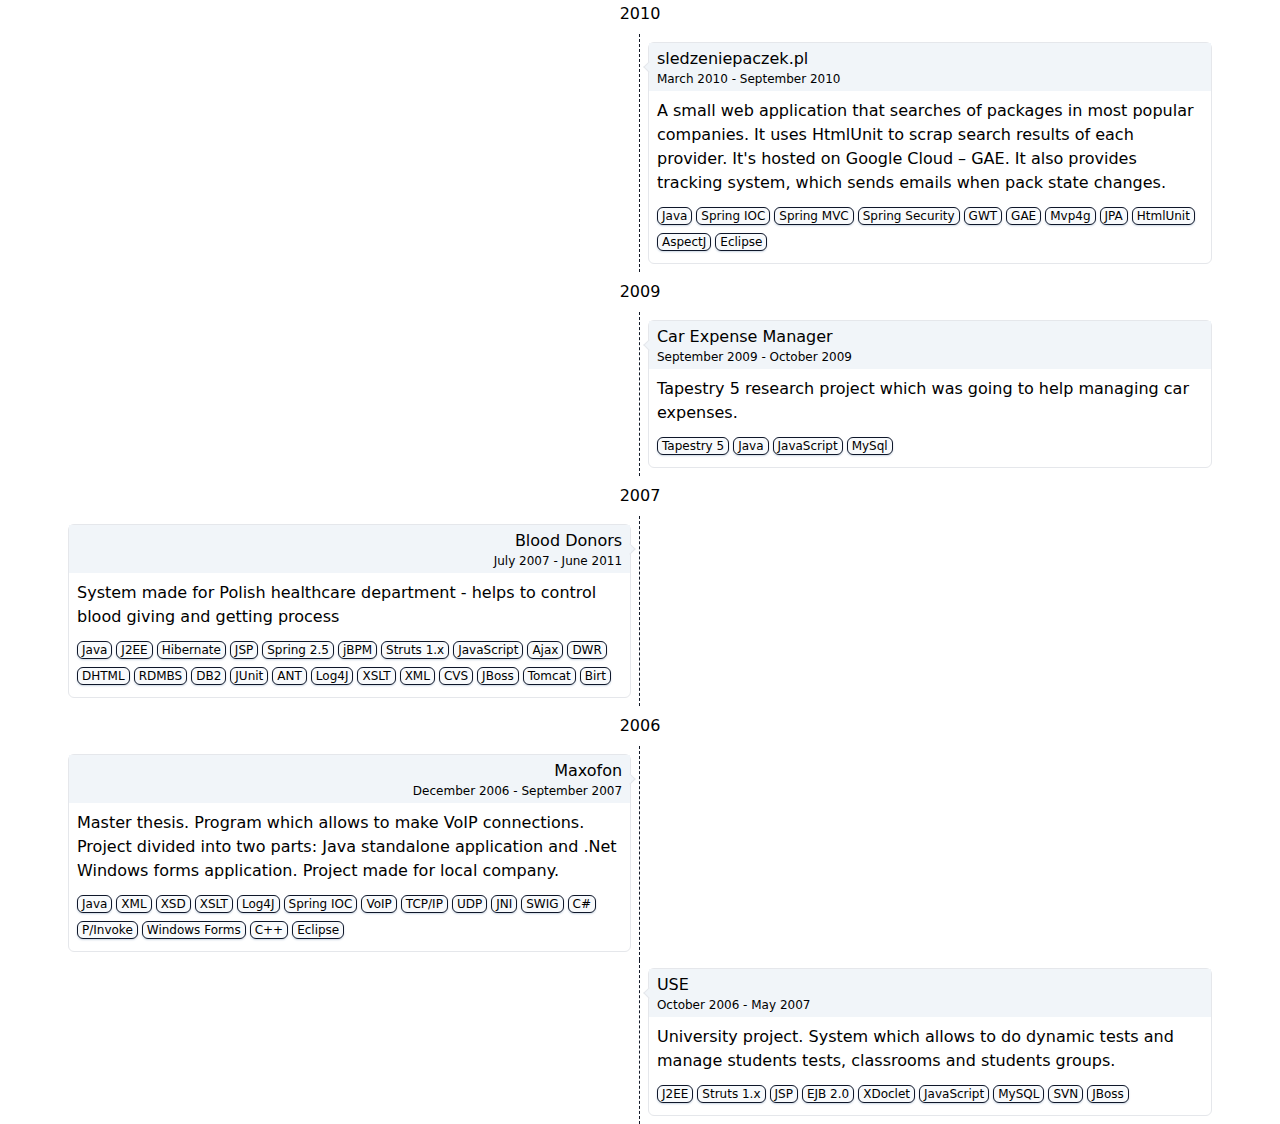
==== commit c85b5b8c: "Next.js version" ====
--- a/index.html
+++ b/index.html
@@ -1,10 +1 @@
-<html>
-  <head>
-    <meta charset="UTF-8" />
-    <meta name="viewport" content="width=device-width, initial-scale=1">
-    <title>Paweł Irla - CV</title>
-  <link href="app.641cdefb0167024f38a9b9082ffd3b9b.css" rel="stylesheet"></head>
-  <body>
-    <div id="root"></div>
-  <script type="text/javascript" src="app.a84b851a654a28f36991.js"></script></body>
-</html>
+<!DOCTYPE html><html><head><meta charSet="utf-8"/><title>Paweł Irla - CV</title><meta name="viewport" content="width=device-width, initial-scale=1"/><meta name="description" content="CV page description"/><link rel="icon" href="/favicon.ico"/><meta name="next-head-count" content="5"/><link rel="preload" href="/_next/static/css/df5fb4eb9fe1af75.css" as="style"/><link rel="stylesheet" href="/_next/static/css/df5fb4eb9fe1af75.css" data-n-g=""/><noscript data-n-css=""></noscript><script defer="" nomodule="" src="/_next/static/chunks/polyfills-c67a75d1b6f99dc8.js"></script><script src="/_next/static/chunks/webpack-69bfa6990bb9e155.js" defer=""></script><script src="/_next/static/chunks/framework-4556c45dd113b893.js" defer=""></script><script src="/_next/static/chunks/main-84ef8f6faac559d3.js" defer=""></script><script src="/_next/static/chunks/pages/_app-0da7391c528d976d.js" defer=""></script><script src="/_next/static/chunks/196-f81c0a4f81e5c341.js" defer=""></script><script src="/_next/static/chunks/pages/index-fe34482a251d715e.js" defer=""></script><script src="/_next/static/GaTneP7lqB2iRyYbdiDs1/_buildManifest.js" defer=""></script><script src="/_next/static/GaTneP7lqB2iRyYbdiDs1/_ssgManifest.js" defer=""></script></head><body><div id="__next"><div><header class="print:hidden"><nav class="bg-gray-800" data-headlessui-state=""><div class="max-w-6xl mx-auto px-1"><div class="relative flex items-center justify-between h-16"><div class="absolute inset-y-0 left-0 flex items-center sm:hidden"><button class="inline-flex items-center justify-center p-2 rounded-md text-gray-400 hover:text-white hover:bg-gray-700 focus:outline-none focus:ring-2 focus:ring-inset focus:ring-white" id="headlessui-disclosure-button-:R16:" type="button" aria-expanded="false" data-headlessui-state=""><span class="sr-only">Open main menu</span><svg xmlns="http://www.w3.org/2000/svg" fill="none" viewBox="0 0 24 24" stroke-width="1.5" stroke="currentColor" aria-hidden="true" class="block h-6 w-6"><path stroke-linecap="round" stroke-linejoin="round" d="M3.75 6.75h16.5M3.75 12h16.5m-16.5 5.25h16.5"></path></svg></button></div><div class="flex-1 flex items-center justify-center sm:items-stretch sm:justify-start"><div class="hidden sm:block"><div class="flex space-x-1"><a href="#" class="bg-gray-900 text-white px-3 py-2 rounded-md text-sm font-medium" aria-current="page">About</a><a href="#" class="text-gray-300 hover:bg-gray-700 hover:text-white px-3 py-2 rounded-md text-sm font-medium">Experience</a><a href="#" class="text-gray-300 hover:bg-gray-700 hover:text-white px-3 py-2 rounded-md text-sm font-medium">Education</a><a href="#" class="text-gray-300 hover:bg-gray-700 hover:text-white px-3 py-2 rounded-md text-sm font-medium">Projects</a></div></div></div><div class="absolute inset-y-0 right-0 flex items-center pr-2 sm:static sm:inset-auto sm:ml-6 sm:pr-0"><form method="GET"><div class="relative text-gray-600 focus-within:text-gray-400"><span class="absolute inset-y-0 left-0 flex items-center pl-2"><svg xmlns="http://www.w3.org/2000/svg" fill="none" viewBox="0 0 24 24" stroke-width="1.5" stroke="currentColor" aria-hidden="true" class="block h-5 w-5"><path stroke-linecap="round" stroke-linejoin="round" d="M21 21l-5.197-5.197m0 0A7.5 7.5 0 105.196 5.196a7.5 7.5 0 0010.607 10.607z"></path></svg></span><span class="absolute inset-y-0 left-48 flex items-center pl-2"><button type="submit" class="p-1 focus:outline-none focus:shadow-outline"><svg xmlns="http://www.w3.org/2000/svg" fill="none" viewBox="0 0 24 24" stroke-width="1.5" stroke="currentColor" aria-hidden="true" class="block h-5 w-5"><path stroke-linecap="round" stroke-linejoin="round" d="M9.75 9.75l4.5 4.5m0-4.5l-4.5 4.5M21 12a9 9 0 11-18 0 9 9 0 0118 0z"></path></svg></button></span><input type="search" name="q" autoComplete="off" class="py-2 text-sm text-white bg-gray-900 rounded-md pl-10 focus:outline-none focus:bg-white focus:text-gray-900" placeholder="Filter..." value=""/></div></form></div></div></div></nav></header><main class="print:px-0 px-1 max-w-6xl mx-auto"><div class="py-2 sm:flex"><div class=""><div class="flex items-center"><img class="flex flex-col mr-3 w-36 h-36 rounded-md border-slate-300 border shadow-lg shadow-slate-300 md:mr-5" src="pawel_irla_pic.jpg"/><div class="flex flex-col"><strong class="text-2xl">Paweł Irla</strong><span class="text-xl">Full Stack Developer</span><span>&gt; 14 years of experience</span><span class="flex items-center"><svg xmlns="http://www.w3.org/2000/svg" fill="none" viewBox="0 0 24 24" stroke-width="1.5" stroke="currentColor" aria-hidden="true" class="inline-block h-5 w-5 mr-1"><path stroke-linecap="round" stroke-linejoin="round" d="M9 6.75V15m6-6v8.25m.503 3.498l4.875-2.437c.381-.19.622-.58.622-1.006V4.82c0-.836-.88-1.38-1.628-1.006l-3.869 1.934c-.317.159-.69.159-1.006 0L9.503 3.252a1.125 1.125 0 00-1.006 0L3.622 5.689C3.24 5.88 3 6.27 3 6.695V19.18c0 .836.88 1.38 1.628 1.006l3.869-1.934c.317-.159.69-.159 1.006 0l4.994 2.497c.317.158.69.158 1.006 0z"></path></svg>Zielona Góra | Poland</span><span class="flex items-center"><svg xmlns="http://www.w3.org/2000/svg" fill="none" viewBox="0 0 24 24" stroke-width="1.5" stroke="currentColor" aria-hidden="true" class="inline-block h-5 w-5 mr-1"><path stroke-linecap="round" stroke-linejoin="round" d="M21.75 6.75v10.5a2.25 2.25 0 01-2.25 2.25h-15a2.25 2.25 0 01-2.25-2.25V6.75m19.5 0A2.25 2.25 0 0019.5 4.5h-15a2.25 2.25 0 00-2.25 2.25m19.5 0v.243a2.25 2.25 0 01-1.07 1.916l-7.5 4.615a2.25 2.25 0 01-2.36 0L3.32 8.91a2.25 2.25 0 01-1.07-1.916V6.75"></path></svg><a href="">irla.pawel@gmail.com</a></span><span class="flex items-center"><svg xmlns="http://www.w3.org/2000/svg" fill="none" viewBox="0 0 24 24" stroke-width="1.5" stroke="currentColor" aria-hidden="true" class="inline-block h-5 w-5 mr-1"><path stroke-linecap="round" stroke-linejoin="round" d="M2.25 6.75c0 8.284 6.716 15 15 15h2.25a2.25 2.25 0 002.25-2.25v-1.372c0-.516-.351-.966-.852-1.091l-4.423-1.106c-.44-.11-.902.055-1.173.417l-.97 1.293c-.282.376-.769.542-1.21.38a12.035 12.035 0 01-7.143-7.143c-.162-.441.004-.928.38-1.21l1.293-.97c.363-.271.527-.734.417-1.173L6.963 3.102a1.125 1.125 0 00-1.091-.852H4.5A2.25 2.25 0 002.25 4.5v2.25z"></path></svg>+48 519 084 256</span></div></div></div><div class="lg:basis-2/3 sm:basis-1/3"><div class="flex items-center lg:pl-6 md:pl-4 sm:pl-2 pl-1"><div class="flex-col"><strong class="text-2xl">About Me</strong><div>Passionate about doing projects, either frontend or backend focused. Always happy to help team members and mentor junior developers. Relish challenges.</div></div></div></div></div><div class="sm:flex sm:flex-wrap"><div class="pr-2 sm:pr-4 lg:pr-8 md:pr-6 sm:basis-2/3"><div><div class="py-2 mb-3"><div class="block text-2xl">Education</div><div class="py-2"><div class="block text-xl">University of Zielona Góra</div><div class="text-sm"><span class="whitespace-nowrap">October 2002</span> - <span class="whitespace-nowrap">October 2007</span></div><strong>Master of Computer Science<!-- --> - <!-- -->Faculty of Electrical Engineering</strong><div class="block">Master’s thesis: &quot;VoIP service implementation in multilayer application environment&quot;</div><div class="block">Grade of master’s thesis – Highest grade</div></div></div><div class="py-2 mb-3"><div class="block text-2xl">Experience</div><div class="py-2"><div class="block text-xl">Casumo</div><div class="text-sm"><span class="whitespace-nowrap">October 2017</span> - <span class="whitespace-nowrap">Now</span></div><strong>Backend Developer</strong><div class="block">Part of Growth Hacking agile team, mainly taking care of backend systems.</div></div><div class="py-2"><div class="block text-xl">Adaptris</div><div class="text-sm"><span class="whitespace-nowrap">July 2012</span> - <span class="whitespace-nowrap">October 2017</span></div><strong>Senior Software Developer/Team Leader</strong><div class="block">Web development, improving performance of applications, polish branch team leading, software architecture design.</div></div><div class="py-2"><div class="block text-xl">Tieto</div><div class="text-sm"><span class="whitespace-nowrap">July 2011</span> - <span class="whitespace-nowrap">June 2012</span></div><strong>Senior Software Developer</strong><div class="block">Defining customer requirements, development, maintaining and testing. Working according to agile and scrum methodology.</div></div><div class="py-2"><div class="block text-xl">Max Elektronik</div><div class="text-sm"><span class="whitespace-nowrap">July 2007</span> - <span class="whitespace-nowrap">June 2011</span></div><strong>Senior Software Developer</strong><div class="block">Web and business-logic design and development, defining requirements.</div></div></div></div></div><div class="lg:basis-1/3 sm:basis-1/3 "><div><div><div class="block text-2xl">Siklls</div><div class="mb-2"><div class="block">Programing languages</div><div><div class="group select-none inline-block mr-1 mb-1 px-1 text-xs border border-slate-900 rounded-md shadow-sm shadow-slate-300 bg-slate-50 hover:text-white hover:bg-slate-600">Java<div class="hidden absolute group-hover:block bg-slate-600 border-slate-900 rounded-md max-w-xs border mt-1 p-1 shadow-sm text-white"><div><svg xmlns="http://www.w3.org/2000/svg" viewBox="0 0 24 24" fill="currentColor" aria-hidden="true" class="inline w-4 h-4 mr-1"><path fill-rule="evenodd" d="M10.788 3.21c.448-1.077 1.976-1.077 2.424 0l2.082 5.007 5.404.433c1.164.093 1.636 1.545.749 2.305l-4.117 3.527 1.257 5.273c.271 1.136-.964 2.033-1.96 1.425L12 18.354 7.373 21.18c-.996.608-2.231-.29-1.96-1.425l1.257-5.273-4.117-3.527c-.887-.76-.415-2.212.749-2.305l5.404-.433 2.082-5.006z" clip-rule="evenodd"></path></svg><svg xmlns="http://www.w3.org/2000/svg" viewBox="0 0 24 24" fill="currentColor" aria-hidden="true" class="inline w-4 h-4 mr-1"><path fill-rule="evenodd" d="M10.788 3.21c.448-1.077 1.976-1.077 2.424 0l2.082 5.007 5.404.433c1.164.093 1.636 1.545.749 2.305l-4.117 3.527 1.257 5.273c.271 1.136-.964 2.033-1.96 1.425L12 18.354 7.373 21.18c-.996.608-2.231-.29-1.96-1.425l1.257-5.273-4.117-3.527c-.887-.76-.415-2.212.749-2.305l5.404-.433 2.082-5.006z" clip-rule="evenodd"></path></svg><svg xmlns="http://www.w3.org/2000/svg" viewBox="0 0 24 24" fill="currentColor" aria-hidden="true" class="inline w-4 h-4 mr-1"><path fill-rule="evenodd" d="M10.788 3.21c.448-1.077 1.976-1.077 2.424 0l2.082 5.007 5.404.433c1.164.093 1.636 1.545.749 2.305l-4.117 3.527 1.257 5.273c.271 1.136-.964 2.033-1.96 1.425L12 18.354 7.373 21.18c-.996.608-2.231-.29-1.96-1.425l1.257-5.273-4.117-3.527c-.887-.76-.415-2.212.749-2.305l5.404-.433 2.082-5.006z" clip-rule="evenodd"></path></svg><svg xmlns="http://www.w3.org/2000/svg" viewBox="0 0 24 24" fill="currentColor" aria-hidden="true" class="inline w-4 h-4 mr-1"><path fill-rule="evenodd" d="M10.788 3.21c.448-1.077 1.976-1.077 2.424 0l2.082 5.007 5.404.433c1.164.093 1.636 1.545.749 2.305l-4.117 3.527 1.257 5.273c.271 1.136-.964 2.033-1.96 1.425L12 18.354 7.373 21.18c-.996.608-2.231-.29-1.96-1.425l1.257-5.273-4.117-3.527c-.887-.76-.415-2.212.749-2.305l5.404-.433 2.082-5.006z" clip-rule="evenodd"></path></svg><svg xmlns="http://www.w3.org/2000/svg" viewBox="0 0 24 24" fill="currentColor" aria-hidden="true" class="inline w-4 h-4 mr-1"><path fill-rule="evenodd" d="M10.788 3.21c.448-1.077 1.976-1.077 2.424 0l2.082 5.007 5.404.433c1.164.093 1.636 1.545.749 2.305l-4.117 3.527 1.257 5.273c.271 1.136-.964 2.033-1.96 1.425L12 18.354 7.373 21.18c-.996.608-2.231-.29-1.96-1.425l1.257-5.273-4.117-3.527c-.887-.76-.415-2.212.749-2.305l5.404-.433 2.082-5.006z" clip-rule="evenodd"></path></svg><svg xmlns="http://www.w3.org/2000/svg" viewBox="0 0 24 24" fill="currentColor" aria-hidden="true" class="inline w-4 h-4 mr-1"><path fill-rule="evenodd" d="M10.788 3.21c.448-1.077 1.976-1.077 2.424 0l2.082 5.007 5.404.433c1.164.093 1.636 1.545.749 2.305l-4.117 3.527 1.257 5.273c.271 1.136-.964 2.033-1.96 1.425L12 18.354 7.373 21.18c-.996.608-2.231-.29-1.96-1.425l1.257-5.273-4.117-3.527c-.887-.76-.415-2.212.749-2.305l5.404-.433 2.082-5.006z" clip-rule="evenodd"></path></svg><svg xmlns="http://www.w3.org/2000/svg" viewBox="0 0 24 24" fill="currentColor" aria-hidden="true" class="inline w-4 h-4 mr-1"><path fill-rule="evenodd" d="M10.788 3.21c.448-1.077 1.976-1.077 2.424 0l2.082 5.007 5.404.433c1.164.093 1.636 1.545.749 2.305l-4.117 3.527 1.257 5.273c.271 1.136-.964 2.033-1.96 1.425L12 18.354 7.373 21.18c-.996.608-2.231-.29-1.96-1.425l1.257-5.273-4.117-3.527c-.887-.76-.415-2.212.749-2.305l5.404-.433 2.082-5.006z" clip-rule="evenodd"></path></svg><svg xmlns="http://www.w3.org/2000/svg" viewBox="0 0 24 24" fill="currentColor" aria-hidden="true" class="inline w-4 h-4 mr-1"><path fill-rule="evenodd" d="M10.788 3.21c.448-1.077 1.976-1.077 2.424 0l2.082 5.007 5.404.433c1.164.093 1.636 1.545.749 2.305l-4.117 3.527 1.257 5.273c.271 1.136-.964 2.033-1.96 1.425L12 18.354 7.373 21.18c-.996.608-2.231-.29-1.96-1.425l1.257-5.273-4.117-3.527c-.887-.76-.415-2.212.749-2.305l5.404-.433 2.082-5.006z" clip-rule="evenodd"></path></svg><svg xmlns="http://www.w3.org/2000/svg" viewBox="0 0 24 24" fill="currentColor" aria-hidden="true" class="inline w-4 h-4 mr-1"><path fill-rule="evenodd" d="M10.788 3.21c.448-1.077 1.976-1.077 2.424 0l2.082 5.007 5.404.433c1.164.093 1.636 1.545.749 2.305l-4.117 3.527 1.257 5.273c.271 1.136-.964 2.033-1.96 1.425L12 18.354 7.373 21.18c-.996.608-2.231-.29-1.96-1.425l1.257-5.273-4.117-3.527c-.887-.76-.415-2.212.749-2.305l5.404-.433 2.082-5.006z" clip-rule="evenodd"></path></svg><svg xmlns="http://www.w3.org/2000/svg" fill="none" viewBox="0 0 24 24" stroke-width="1.5" stroke="currentColor" aria-hidden="true" class="inline w-4 h-4 mr-1"><path stroke-linecap="round" stroke-linejoin="round" d="M11.48 3.499a.562.562 0 011.04 0l2.125 5.111a.563.563 0 00.475.345l5.518.442c.499.04.701.663.321.988l-4.204 3.602a.563.563 0 00-.182.557l1.285 5.385a.562.562 0 01-.84.61l-4.725-2.885a.563.563 0 00-.586 0L6.982 20.54a.562.562 0 01-.84-.61l1.285-5.386a.562.562 0 00-.182-.557l-4.204-3.602a.563.563 0 01.321-.988l5.518-.442a.563.563 0 00.475-.345L11.48 3.5z"></path></svg></div><div class="p-1 text-sm">My favorite language and the one I most often work with. I like it for its consistency and stability.</div></div></div><div class="group select-none inline-block mr-1 mb-1 px-1 text-xs border border-slate-900 rounded-md shadow-sm shadow-slate-300 bg-slate-50 hover:text-white hover:bg-slate-600">JavaScript<div class="hidden absolute group-hover:block bg-slate-600 border-slate-900 rounded-md max-w-xs border mt-1 p-1 shadow-sm text-white"><div><svg xmlns="http://www.w3.org/2000/svg" viewBox="0 0 24 24" fill="currentColor" aria-hidden="true" class="inline w-4 h-4 mr-1"><path fill-rule="evenodd" d="M10.788 3.21c.448-1.077 1.976-1.077 2.424 0l2.082 5.007 5.404.433c1.164.093 1.636 1.545.749 2.305l-4.117 3.527 1.257 5.273c.271 1.136-.964 2.033-1.96 1.425L12 18.354 7.373 21.18c-.996.608-2.231-.29-1.96-1.425l1.257-5.273-4.117-3.527c-.887-.76-.415-2.212.749-2.305l5.404-.433 2.082-5.006z" clip-rule="evenodd"></path></svg><svg xmlns="http://www.w3.org/2000/svg" viewBox="0 0 24 24" fill="currentColor" aria-hidden="true" class="inline w-4 h-4 mr-1"><path fill-rule="evenodd" d="M10.788 3.21c.448-1.077 1.976-1.077 2.424 0l2.082 5.007 5.404.433c1.164.093 1.636 1.545.749 2.305l-4.117 3.527 1.257 5.273c.271 1.136-.964 2.033-1.96 1.425L12 18.354 7.373 21.18c-.996.608-2.231-.29-1.96-1.425l1.257-5.273-4.117-3.527c-.887-.76-.415-2.212.749-2.305l5.404-.433 2.082-5.006z" clip-rule="evenodd"></path></svg><svg xmlns="http://www.w3.org/2000/svg" viewBox="0 0 24 24" fill="currentColor" aria-hidden="true" class="inline w-4 h-4 mr-1"><path fill-rule="evenodd" d="M10.788 3.21c.448-1.077 1.976-1.077 2.424 0l2.082 5.007 5.404.433c1.164.093 1.636 1.545.749 2.305l-4.117 3.527 1.257 5.273c.271 1.136-.964 2.033-1.96 1.425L12 18.354 7.373 21.18c-.996.608-2.231-.29-1.96-1.425l1.257-5.273-4.117-3.527c-.887-.76-.415-2.212.749-2.305l5.404-.433 2.082-5.006z" clip-rule="evenodd"></path></svg><svg xmlns="http://www.w3.org/2000/svg" viewBox="0 0 24 24" fill="currentColor" aria-hidden="true" class="inline w-4 h-4 mr-1"><path fill-rule="evenodd" d="M10.788 3.21c.448-1.077 1.976-1.077 2.424 0l2.082 5.007 5.404.433c1.164.093 1.636 1.545.749 2.305l-4.117 3.527 1.257 5.273c.271 1.136-.964 2.033-1.96 1.425L12 18.354 7.373 21.18c-.996.608-2.231-.29-1.96-1.425l1.257-5.273-4.117-3.527c-.887-.76-.415-2.212.749-2.305l5.404-.433 2.082-5.006z" clip-rule="evenodd"></path></svg><svg xmlns="http://www.w3.org/2000/svg" viewBox="0 0 24 24" fill="currentColor" aria-hidden="true" class="inline w-4 h-4 mr-1"><path fill-rule="evenodd" d="M10.788 3.21c.448-1.077 1.976-1.077 2.424 0l2.082 5.007 5.404.433c1.164.093 1.636 1.545.749 2.305l-4.117 3.527 1.257 5.273c.271 1.136-.964 2.033-1.96 1.425L12 18.354 7.373 21.18c-.996.608-2.231-.29-1.96-1.425l1.257-5.273-4.117-3.527c-.887-.76-.415-2.212.749-2.305l5.404-.433 2.082-5.006z" clip-rule="evenodd"></path></svg><svg xmlns="http://www.w3.org/2000/svg" viewBox="0 0 24 24" fill="currentColor" aria-hidden="true" class="inline w-4 h-4 mr-1"><path fill-rule="evenodd" d="M10.788 3.21c.448-1.077 1.976-1.077 2.424 0l2.082 5.007 5.404.433c1.164.093 1.636 1.545.749 2.305l-4.117 3.527 1.257 5.273c.271 1.136-.964 2.033-1.96 1.425L12 18.354 7.373 21.18c-.996.608-2.231-.29-1.96-1.425l1.257-5.273-4.117-3.527c-.887-.76-.415-2.212.749-2.305l5.404-.433 2.082-5.006z" clip-rule="evenodd"></path></svg><svg xmlns="http://www.w3.org/2000/svg" viewBox="0 0 24 24" fill="currentColor" aria-hidden="true" class="inline w-4 h-4 mr-1"><path fill-rule="evenodd" d="M10.788 3.21c.448-1.077 1.976-1.077 2.424 0l2.082 5.007 5.404.433c1.164.093 1.636 1.545.749 2.305l-4.117 3.527 1.257 5.273c.271 1.136-.964 2.033-1.96 1.425L12 18.354 7.373 21.18c-.996.608-2.231-.29-1.96-1.425l1.257-5.273-4.117-3.527c-.887-.76-.415-2.212.749-2.305l5.404-.433 2.082-5.006z" clip-rule="evenodd"></path></svg><svg xmlns="http://www.w3.org/2000/svg" viewBox="0 0 24 24" fill="currentColor" aria-hidden="true" class="inline w-4 h-4 mr-1"><path fill-rule="evenodd" d="M10.788 3.21c.448-1.077 1.976-1.077 2.424 0l2.082 5.007 5.404.433c1.164.093 1.636 1.545.749 2.305l-4.117 3.527 1.257 5.273c.271 1.136-.964 2.033-1.96 1.425L12 18.354 7.373 21.18c-.996.608-2.231-.29-1.96-1.425l1.257-5.273-4.117-3.527c-.887-.76-.415-2.212.749-2.305l5.404-.433 2.082-5.006z" clip-rule="evenodd"></path></svg><svg xmlns="http://www.w3.org/2000/svg" fill="none" viewBox="0 0 24 24" stroke-width="1.5" stroke="currentColor" aria-hidden="true" class="inline w-4 h-4 mr-1"><path stroke-linecap="round" stroke-linejoin="round" d="M11.48 3.499a.562.562 0 011.04 0l2.125 5.111a.563.563 0 00.475.345l5.518.442c.499.04.701.663.321.988l-4.204 3.602a.563.563 0 00-.182.557l1.285 5.385a.562.562 0 01-.84.61l-4.725-2.885a.563.563 0 00-.586 0L6.982 20.54a.562.562 0 01-.84-.61l1.285-5.386a.562.562 0 00-.182-.557l-4.204-3.602a.563.563 0 01.321-.988l5.518-.442a.563.563 0 00.475-.345L11.48 3.5z"></path></svg><svg xmlns="http://www.w3.org/2000/svg" fill="none" viewBox="0 0 24 24" stroke-width="1.5" stroke="currentColor" aria-hidden="true" class="inline w-4 h-4 mr-1"><path stroke-linecap="round" stroke-linejoin="round" d="M11.48 3.499a.562.562 0 011.04 0l2.125 5.111a.563.563 0 00.475.345l5.518.442c.499.04.701.663.321.988l-4.204 3.602a.563.563 0 00-.182.557l1.285 5.385a.562.562 0 01-.84.61l-4.725-2.885a.563.563 0 00-.586 0L6.982 20.54a.562.562 0 01-.84-.61l1.285-5.386a.562.562 0 00-.182-.557l-4.204-3.602a.563.563 0 01.321-.988l5.518-.442a.563.563 0 00.475-.345L11.48 3.5z"></path></svg></div><div class="p-1 text-sm">Like to work with it as it is very flexible, sometimes wired and funny.</div></div></div><div class="group select-none inline-block mr-1 mb-1 px-1 text-xs border border-slate-900 rounded-md shadow-sm shadow-slate-300 bg-slate-50 hover:text-white hover:bg-slate-600">PHP<div class="hidden absolute group-hover:block bg-slate-600 border-slate-900 rounded-md max-w-xs border mt-1 p-1 shadow-sm text-white"><div><svg xmlns="http://www.w3.org/2000/svg" viewBox="0 0 24 24" fill="currentColor" aria-hidden="true" class="inline w-4 h-4 mr-1"><path fill-rule="evenodd" d="M10.788 3.21c.448-1.077 1.976-1.077 2.424 0l2.082 5.007 5.404.433c1.164.093 1.636 1.545.749 2.305l-4.117 3.527 1.257 5.273c.271 1.136-.964 2.033-1.96 1.425L12 18.354 7.373 21.18c-.996.608-2.231-.29-1.96-1.425l1.257-5.273-4.117-3.527c-.887-.76-.415-2.212.749-2.305l5.404-.433 2.082-5.006z" clip-rule="evenodd"></path></svg><svg xmlns="http://www.w3.org/2000/svg" viewBox="0 0 24 24" fill="currentColor" aria-hidden="true" class="inline w-4 h-4 mr-1"><path fill-rule="evenodd" d="M10.788 3.21c.448-1.077 1.976-1.077 2.424 0l2.082 5.007 5.404.433c1.164.093 1.636 1.545.749 2.305l-4.117 3.527 1.257 5.273c.271 1.136-.964 2.033-1.96 1.425L12 18.354 7.373 21.18c-.996.608-2.231-.29-1.96-1.425l1.257-5.273-4.117-3.527c-.887-.76-.415-2.212.749-2.305l5.404-.433 2.082-5.006z" clip-rule="evenodd"></path></svg><svg xmlns="http://www.w3.org/2000/svg" viewBox="0 0 24 24" fill="currentColor" aria-hidden="true" class="inline w-4 h-4 mr-1"><path fill-rule="evenodd" d="M10.788 3.21c.448-1.077 1.976-1.077 2.424 0l2.082 5.007 5.404.433c1.164.093 1.636 1.545.749 2.305l-4.117 3.527 1.257 5.273c.271 1.136-.964 2.033-1.96 1.425L12 18.354 7.373 21.18c-.996.608-2.231-.29-1.96-1.425l1.257-5.273-4.117-3.527c-.887-.76-.415-2.212.749-2.305l5.404-.433 2.082-5.006z" clip-rule="evenodd"></path></svg><svg xmlns="http://www.w3.org/2000/svg" viewBox="0 0 24 24" fill="currentColor" aria-hidden="true" class="inline w-4 h-4 mr-1"><path fill-rule="evenodd" d="M10.788 3.21c.448-1.077 1.976-1.077 2.424 0l2.082 5.007 5.404.433c1.164.093 1.636 1.545.749 2.305l-4.117 3.527 1.257 5.273c.271 1.136-.964 2.033-1.96 1.425L12 18.354 7.373 21.18c-.996.608-2.231-.29-1.96-1.425l1.257-5.273-4.117-3.527c-.887-.76-.415-2.212.749-2.305l5.404-.433 2.082-5.006z" clip-rule="evenodd"></path></svg><svg xmlns="http://www.w3.org/2000/svg" viewBox="0 0 24 24" fill="currentColor" aria-hidden="true" class="inline w-4 h-4 mr-1"><path fill-rule="evenodd" d="M10.788 3.21c.448-1.077 1.976-1.077 2.424 0l2.082 5.007 5.404.433c1.164.093 1.636 1.545.749 2.305l-4.117 3.527 1.257 5.273c.271 1.136-.964 2.033-1.96 1.425L12 18.354 7.373 21.18c-.996.608-2.231-.29-1.96-1.425l1.257-5.273-4.117-3.527c-.887-.76-.415-2.212.749-2.305l5.404-.433 2.082-5.006z" clip-rule="evenodd"></path></svg><svg xmlns="http://www.w3.org/2000/svg" viewBox="0 0 24 24" fill="currentColor" aria-hidden="true" class="inline w-4 h-4 mr-1"><path fill-rule="evenodd" d="M10.788 3.21c.448-1.077 1.976-1.077 2.424 0l2.082 5.007 5.404.433c1.164.093 1.636 1.545.749 2.305l-4.117 3.527 1.257 5.273c.271 1.136-.964 2.033-1.96 1.425L12 18.354 7.373 21.18c-.996.608-2.231-.29-1.96-1.425l1.257-5.273-4.117-3.527c-.887-.76-.415-2.212.749-2.305l5.404-.433 2.082-5.006z" clip-rule="evenodd"></path></svg><svg xmlns="http://www.w3.org/2000/svg" fill="none" viewBox="0 0 24 24" stroke-width="1.5" stroke="currentColor" aria-hidden="true" class="inline w-4 h-4 mr-1"><path stroke-linecap="round" stroke-linejoin="round" d="M11.48 3.499a.562.562 0 011.04 0l2.125 5.111a.563.563 0 00.475.345l5.518.442c.499.04.701.663.321.988l-4.204 3.602a.563.563 0 00-.182.557l1.285 5.385a.562.562 0 01-.84.61l-4.725-2.885a.563.563 0 00-.586 0L6.982 20.54a.562.562 0 01-.84-.61l1.285-5.386a.562.562 0 00-.182-.557l-4.204-3.602a.563.563 0 01.321-.988l5.518-.442a.563.563 0 00.475-.345L11.48 3.5z"></path></svg><svg xmlns="http://www.w3.org/2000/svg" fill="none" viewBox="0 0 24 24" stroke-width="1.5" stroke="currentColor" aria-hidden="true" class="inline w-4 h-4 mr-1"><path stroke-linecap="round" stroke-linejoin="round" d="M11.48 3.499a.562.562 0 011.04 0l2.125 5.111a.563.563 0 00.475.345l5.518.442c.499.04.701.663.321.988l-4.204 3.602a.563.563 0 00-.182.557l1.285 5.385a.562.562 0 01-.84.61l-4.725-2.885a.563.563 0 00-.586 0L6.982 20.54a.562.562 0 01-.84-.61l1.285-5.386a.562.562 0 00-.182-.557l-4.204-3.602a.563.563 0 01.321-.988l5.518-.442a.563.563 0 00.475-.345L11.48 3.5z"></path></svg><svg xmlns="http://www.w3.org/2000/svg" fill="none" viewBox="0 0 24 24" stroke-width="1.5" stroke="currentColor" aria-hidden="true" class="inline w-4 h-4 mr-1"><path stroke-linecap="round" stroke-linejoin="round" d="M11.48 3.499a.562.562 0 011.04 0l2.125 5.111a.563.563 0 00.475.345l5.518.442c.499.04.701.663.321.988l-4.204 3.602a.563.563 0 00-.182.557l1.285 5.385a.562.562 0 01-.84.61l-4.725-2.885a.563.563 0 00-.586 0L6.982 20.54a.562.562 0 01-.84-.61l1.285-5.386a.562.562 0 00-.182-.557l-4.204-3.602a.563.563 0 01.321-.988l5.518-.442a.563.563 0 00.475-.345L11.48 3.5z"></path></svg><svg xmlns="http://www.w3.org/2000/svg" fill="none" viewBox="0 0 24 24" stroke-width="1.5" stroke="currentColor" aria-hidden="true" class="inline w-4 h-4 mr-1"><path stroke-linecap="round" stroke-linejoin="round" d="M11.48 3.499a.562.562 0 011.04 0l2.125 5.111a.563.563 0 00.475.345l5.518.442c.499.04.701.663.321.988l-4.204 3.602a.563.563 0 00-.182.557l1.285 5.385a.562.562 0 01-.84.61l-4.725-2.885a.563.563 0 00-.586 0L6.982 20.54a.562.562 0 01-.84-.61l1.285-5.386a.562.562 0 00-.182-.557l-4.204-3.602a.563.563 0 01.321-.988l5.518-.442a.563.563 0 00.475-.345L11.48 3.5z"></path></svg></div><div class="p-1 text-sm">Sometimes the easiest and fastest to use, even I don&#x27;t like its inconsistency.</div></div></div><div class="group select-none inline-block mr-1 mb-1 px-1 text-xs border border-slate-900 rounded-md shadow-sm shadow-slate-300 bg-slate-50 hover:text-white hover:bg-slate-600">Groovy<div class="hidden absolute group-hover:block bg-slate-600 border-slate-900 rounded-md max-w-xs border mt-1 p-1 shadow-sm text-white"><div><svg xmlns="http://www.w3.org/2000/svg" viewBox="0 0 24 24" fill="currentColor" aria-hidden="true" class="inline w-4 h-4 mr-1"><path fill-rule="evenodd" d="M10.788 3.21c.448-1.077 1.976-1.077 2.424 0l2.082 5.007 5.404.433c1.164.093 1.636 1.545.749 2.305l-4.117 3.527 1.257 5.273c.271 1.136-.964 2.033-1.96 1.425L12 18.354 7.373 21.18c-.996.608-2.231-.29-1.96-1.425l1.257-5.273-4.117-3.527c-.887-.76-.415-2.212.749-2.305l5.404-.433 2.082-5.006z" clip-rule="evenodd"></path></svg><svg xmlns="http://www.w3.org/2000/svg" viewBox="0 0 24 24" fill="currentColor" aria-hidden="true" class="inline w-4 h-4 mr-1"><path fill-rule="evenodd" d="M10.788 3.21c.448-1.077 1.976-1.077 2.424 0l2.082 5.007 5.404.433c1.164.093 1.636 1.545.749 2.305l-4.117 3.527 1.257 5.273c.271 1.136-.964 2.033-1.96 1.425L12 18.354 7.373 21.18c-.996.608-2.231-.29-1.96-1.425l1.257-5.273-4.117-3.527c-.887-.76-.415-2.212.749-2.305l5.404-.433 2.082-5.006z" clip-rule="evenodd"></path></svg><svg xmlns="http://www.w3.org/2000/svg" viewBox="0 0 24 24" fill="currentColor" aria-hidden="true" class="inline w-4 h-4 mr-1"><path fill-rule="evenodd" d="M10.788 3.21c.448-1.077 1.976-1.077 2.424 0l2.082 5.007 5.404.433c1.164.093 1.636 1.545.749 2.305l-4.117 3.527 1.257 5.273c.271 1.136-.964 2.033-1.96 1.425L12 18.354 7.373 21.18c-.996.608-2.231-.29-1.96-1.425l1.257-5.273-4.117-3.527c-.887-.76-.415-2.212.749-2.305l5.404-.433 2.082-5.006z" clip-rule="evenodd"></path></svg><svg xmlns="http://www.w3.org/2000/svg" viewBox="0 0 24 24" fill="currentColor" aria-hidden="true" class="inline w-4 h-4 mr-1"><path fill-rule="evenodd" d="M10.788 3.21c.448-1.077 1.976-1.077 2.424 0l2.082 5.007 5.404.433c1.164.093 1.636 1.545.749 2.305l-4.117 3.527 1.257 5.273c.271 1.136-.964 2.033-1.96 1.425L12 18.354 7.373 21.18c-.996.608-2.231-.29-1.96-1.425l1.257-5.273-4.117-3.527c-.887-.76-.415-2.212.749-2.305l5.404-.433 2.082-5.006z" clip-rule="evenodd"></path></svg><svg xmlns="http://www.w3.org/2000/svg" fill="none" viewBox="0 0 24 24" stroke-width="1.5" stroke="currentColor" aria-hidden="true" class="inline w-4 h-4 mr-1"><path stroke-linecap="round" stroke-linejoin="round" d="M11.48 3.499a.562.562 0 011.04 0l2.125 5.111a.563.563 0 00.475.345l5.518.442c.499.04.701.663.321.988l-4.204 3.602a.563.563 0 00-.182.557l1.285 5.385a.562.562 0 01-.84.61l-4.725-2.885a.563.563 0 00-.586 0L6.982 20.54a.562.562 0 01-.84-.61l1.285-5.386a.562.562 0 00-.182-.557l-4.204-3.602a.563.563 0 01.321-.988l5.518-.442a.563.563 0 00.475-.345L11.48 3.5z"></path></svg><svg xmlns="http://www.w3.org/2000/svg" fill="none" viewBox="0 0 24 24" stroke-width="1.5" stroke="currentColor" aria-hidden="true" class="inline w-4 h-4 mr-1"><path stroke-linecap="round" stroke-linejoin="round" d="M11.48 3.499a.562.562 0 011.04 0l2.125 5.111a.563.563 0 00.475.345l5.518.442c.499.04.701.663.321.988l-4.204 3.602a.563.563 0 00-.182.557l1.285 5.385a.562.562 0 01-.84.61l-4.725-2.885a.563.563 0 00-.586 0L6.982 20.54a.562.562 0 01-.84-.61l1.285-5.386a.562.562 0 00-.182-.557l-4.204-3.602a.563.563 0 01.321-.988l5.518-.442a.563.563 0 00.475-.345L11.48 3.5z"></path></svg><svg xmlns="http://www.w3.org/2000/svg" fill="none" viewBox="0 0 24 24" stroke-width="1.5" stroke="currentColor" aria-hidden="true" class="inline w-4 h-4 mr-1"><path stroke-linecap="round" stroke-linejoin="round" d="M11.48 3.499a.562.562 0 011.04 0l2.125 5.111a.563.563 0 00.475.345l5.518.442c.499.04.701.663.321.988l-4.204 3.602a.563.563 0 00-.182.557l1.285 5.385a.562.562 0 01-.84.61l-4.725-2.885a.563.563 0 00-.586 0L6.982 20.54a.562.562 0 01-.84-.61l1.285-5.386a.562.562 0 00-.182-.557l-4.204-3.602a.563.563 0 01.321-.988l5.518-.442a.563.563 0 00.475-.345L11.48 3.5z"></path></svg><svg xmlns="http://www.w3.org/2000/svg" fill="none" viewBox="0 0 24 24" stroke-width="1.5" stroke="currentColor" aria-hidden="true" class="inline w-4 h-4 mr-1"><path stroke-linecap="round" stroke-linejoin="round" d="M11.48 3.499a.562.562 0 011.04 0l2.125 5.111a.563.563 0 00.475.345l5.518.442c.499.04.701.663.321.988l-4.204 3.602a.563.563 0 00-.182.557l1.285 5.385a.562.562 0 01-.84.61l-4.725-2.885a.563.563 0 00-.586 0L6.982 20.54a.562.562 0 01-.84-.61l1.285-5.386a.562.562 0 00-.182-.557l-4.204-3.602a.563.563 0 01.321-.988l5.518-.442a.563.563 0 00.475-.345L11.48 3.5z"></path></svg><svg xmlns="http://www.w3.org/2000/svg" fill="none" viewBox="0 0 24 24" stroke-width="1.5" stroke="currentColor" aria-hidden="true" class="inline w-4 h-4 mr-1"><path stroke-linecap="round" stroke-linejoin="round" d="M11.48 3.499a.562.562 0 011.04 0l2.125 5.111a.563.563 0 00.475.345l5.518.442c.499.04.701.663.321.988l-4.204 3.602a.563.563 0 00-.182.557l1.285 5.385a.562.562 0 01-.84.61l-4.725-2.885a.563.563 0 00-.586 0L6.982 20.54a.562.562 0 01-.84-.61l1.285-5.386a.562.562 0 00-.182-.557l-4.204-3.602a.563.563 0 01.321-.988l5.518-.442a.563.563 0 00.475-.345L11.48 3.5z"></path></svg><svg xmlns="http://www.w3.org/2000/svg" fill="none" viewBox="0 0 24 24" stroke-width="1.5" stroke="currentColor" aria-hidden="true" class="inline w-4 h-4 mr-1"><path stroke-linecap="round" stroke-linejoin="round" d="M11.48 3.499a.562.562 0 011.04 0l2.125 5.111a.563.563 0 00.475.345l5.518.442c.499.04.701.663.321.988l-4.204 3.602a.563.563 0 00-.182.557l1.285 5.385a.562.562 0 01-.84.61l-4.725-2.885a.563.563 0 00-.586 0L6.982 20.54a.562.562 0 01-.84-.61l1.285-5.386a.562.562 0 00-.182-.557l-4.204-3.602a.563.563 0 01.321-.988l5.518-.442a.563.563 0 00.475-.345L11.48 3.5z"></path></svg></div><div class="p-1 text-sm">Although I used it mainly in spock tests (and some gradle configs) I really like the power it gives over the typical java.</div></div></div><div class="group select-none inline-block mr-1 mb-1 px-1 text-xs border border-slate-900 rounded-md shadow-sm shadow-slate-300 bg-slate-50 hover:text-white hover:bg-slate-600">Python<div class="hidden absolute group-hover:block bg-slate-600 border-slate-900 rounded-md max-w-xs border mt-1 p-1 shadow-sm text-white"><div><svg xmlns="http://www.w3.org/2000/svg" viewBox="0 0 24 24" fill="currentColor" aria-hidden="true" class="inline w-4 h-4 mr-1"><path fill-rule="evenodd" d="M10.788 3.21c.448-1.077 1.976-1.077 2.424 0l2.082 5.007 5.404.433c1.164.093 1.636 1.545.749 2.305l-4.117 3.527 1.257 5.273c.271 1.136-.964 2.033-1.96 1.425L12 18.354 7.373 21.18c-.996.608-2.231-.29-1.96-1.425l1.257-5.273-4.117-3.527c-.887-.76-.415-2.212.749-2.305l5.404-.433 2.082-5.006z" clip-rule="evenodd"></path></svg><svg xmlns="http://www.w3.org/2000/svg" viewBox="0 0 24 24" fill="currentColor" aria-hidden="true" class="inline w-4 h-4 mr-1"><path fill-rule="evenodd" d="M10.788 3.21c.448-1.077 1.976-1.077 2.424 0l2.082 5.007 5.404.433c1.164.093 1.636 1.545.749 2.305l-4.117 3.527 1.257 5.273c.271 1.136-.964 2.033-1.96 1.425L12 18.354 7.373 21.18c-.996.608-2.231-.29-1.96-1.425l1.257-5.273-4.117-3.527c-.887-.76-.415-2.212.749-2.305l5.404-.433 2.082-5.006z" clip-rule="evenodd"></path></svg><svg xmlns="http://www.w3.org/2000/svg" viewBox="0 0 24 24" fill="currentColor" aria-hidden="true" class="inline w-4 h-4 mr-1"><path fill-rule="evenodd" d="M10.788 3.21c.448-1.077 1.976-1.077 2.424 0l2.082 5.007 5.404.433c1.164.093 1.636 1.545.749 2.305l-4.117 3.527 1.257 5.273c.271 1.136-.964 2.033-1.96 1.425L12 18.354 7.373 21.18c-.996.608-2.231-.29-1.96-1.425l1.257-5.273-4.117-3.527c-.887-.76-.415-2.212.749-2.305l5.404-.433 2.082-5.006z" clip-rule="evenodd"></path></svg><svg xmlns="http://www.w3.org/2000/svg" fill="none" viewBox="0 0 24 24" stroke-width="1.5" stroke="currentColor" aria-hidden="true" class="inline w-4 h-4 mr-1"><path stroke-linecap="round" stroke-linejoin="round" d="M11.48 3.499a.562.562 0 011.04 0l2.125 5.111a.563.563 0 00.475.345l5.518.442c.499.04.701.663.321.988l-4.204 3.602a.563.563 0 00-.182.557l1.285 5.385a.562.562 0 01-.84.61l-4.725-2.885a.563.563 0 00-.586 0L6.982 20.54a.562.562 0 01-.84-.61l1.285-5.386a.562.562 0 00-.182-.557l-4.204-3.602a.563.563 0 01.321-.988l5.518-.442a.563.563 0 00.475-.345L11.48 3.5z"></path></svg><svg xmlns="http://www.w3.org/2000/svg" fill="none" viewBox="0 0 24 24" stroke-width="1.5" stroke="currentColor" aria-hidden="true" class="inline w-4 h-4 mr-1"><path stroke-linecap="round" stroke-linejoin="round" d="M11.48 3.499a.562.562 0 011.04 0l2.125 5.111a.563.563 0 00.475.345l5.518.442c.499.04.701.663.321.988l-4.204 3.602a.563.563 0 00-.182.557l1.285 5.385a.562.562 0 01-.84.61l-4.725-2.885a.563.563 0 00-.586 0L6.982 20.54a.562.562 0 01-.84-.61l1.285-5.386a.562.562 0 00-.182-.557l-4.204-3.602a.563.563 0 01.321-.988l5.518-.442a.563.563 0 00.475-.345L11.48 3.5z"></path></svg><svg xmlns="http://www.w3.org/2000/svg" fill="none" viewBox="0 0 24 24" stroke-width="1.5" stroke="currentColor" aria-hidden="true" class="inline w-4 h-4 mr-1"><path stroke-linecap="round" stroke-linejoin="round" d="M11.48 3.499a.562.562 0 011.04 0l2.125 5.111a.563.563 0 00.475.345l5.518.442c.499.04.701.663.321.988l-4.204 3.602a.563.563 0 00-.182.557l1.285 5.385a.562.562 0 01-.84.61l-4.725-2.885a.563.563 0 00-.586 0L6.982 20.54a.562.562 0 01-.84-.61l1.285-5.386a.562.562 0 00-.182-.557l-4.204-3.602a.563.563 0 01.321-.988l5.518-.442a.563.563 0 00.475-.345L11.48 3.5z"></path></svg><svg xmlns="http://www.w3.org/2000/svg" fill="none" viewBox="0 0 24 24" stroke-width="1.5" stroke="currentColor" aria-hidden="true" class="inline w-4 h-4 mr-1"><path stroke-linecap="round" stroke-linejoin="round" d="M11.48 3.499a.562.562 0 011.04 0l2.125 5.111a.563.563 0 00.475.345l5.518.442c.499.04.701.663.321.988l-4.204 3.602a.563.563 0 00-.182.557l1.285 5.385a.562.562 0 01-.84.61l-4.725-2.885a.563.563 0 00-.586 0L6.982 20.54a.562.562 0 01-.84-.61l1.285-5.386a.562.562 0 00-.182-.557l-4.204-3.602a.563.563 0 01.321-.988l5.518-.442a.563.563 0 00.475-.345L11.48 3.5z"></path></svg><svg xmlns="http://www.w3.org/2000/svg" fill="none" viewBox="0 0 24 24" stroke-width="1.5" stroke="currentColor" aria-hidden="true" class="inline w-4 h-4 mr-1"><path stroke-linecap="round" stroke-linejoin="round" d="M11.48 3.499a.562.562 0 011.04 0l2.125 5.111a.563.563 0 00.475.345l5.518.442c.499.04.701.663.321.988l-4.204 3.602a.563.563 0 00-.182.557l1.285 5.385a.562.562 0 01-.84.61l-4.725-2.885a.563.563 0 00-.586 0L6.982 20.54a.562.562 0 01-.84-.61l1.285-5.386a.562.562 0 00-.182-.557l-4.204-3.602a.563.563 0 01.321-.988l5.518-.442a.563.563 0 00.475-.345L11.48 3.5z"></path></svg><svg xmlns="http://www.w3.org/2000/svg" fill="none" viewBox="0 0 24 24" stroke-width="1.5" stroke="currentColor" aria-hidden="true" class="inline w-4 h-4 mr-1"><path stroke-linecap="round" stroke-linejoin="round" d="M11.48 3.499a.562.562 0 011.04 0l2.125 5.111a.563.563 0 00.475.345l5.518.442c.499.04.701.663.321.988l-4.204 3.602a.563.563 0 00-.182.557l1.285 5.385a.562.562 0 01-.84.61l-4.725-2.885a.563.563 0 00-.586 0L6.982 20.54a.562.562 0 01-.84-.61l1.285-5.386a.562.562 0 00-.182-.557l-4.204-3.602a.563.563 0 01.321-.988l5.518-.442a.563.563 0 00.475-.345L11.48 3.5z"></path></svg><svg xmlns="http://www.w3.org/2000/svg" fill="none" viewBox="0 0 24 24" stroke-width="1.5" stroke="currentColor" aria-hidden="true" class="inline w-4 h-4 mr-1"><path stroke-linecap="round" stroke-linejoin="round" d="M11.48 3.499a.562.562 0 011.04 0l2.125 5.111a.563.563 0 00.475.345l5.518.442c.499.04.701.663.321.988l-4.204 3.602a.563.563 0 00-.182.557l1.285 5.385a.562.562 0 01-.84.61l-4.725-2.885a.563.563 0 00-.586 0L6.982 20.54a.562.562 0 01-.84-.61l1.285-5.386a.562.562 0 00-.182-.557l-4.204-3.602a.563.563 0 01.321-.988l5.518-.442a.563.563 0 00.475-.345L11.48 3.5z"></path></svg></div><div class="p-1 text-sm">I sometimes used it to quickly write some extension (e.g. for mercurial or skype) - nice to quickly prototype something.</div></div></div><div class="group select-none inline-block mr-1 mb-1 px-1 text-xs border border-slate-900 rounded-md shadow-sm shadow-slate-300 bg-slate-50 hover:text-white hover:bg-slate-600">Scala<div class="hidden absolute group-hover:block bg-slate-600 border-slate-900 rounded-md max-w-xs border mt-1 p-1 shadow-sm text-white"><div><svg xmlns="http://www.w3.org/2000/svg" viewBox="0 0 24 24" fill="currentColor" aria-hidden="true" class="inline w-4 h-4 mr-1"><path fill-rule="evenodd" d="M10.788 3.21c.448-1.077 1.976-1.077 2.424 0l2.082 5.007 5.404.433c1.164.093 1.636 1.545.749 2.305l-4.117 3.527 1.257 5.273c.271 1.136-.964 2.033-1.96 1.425L12 18.354 7.373 21.18c-.996.608-2.231-.29-1.96-1.425l1.257-5.273-4.117-3.527c-.887-.76-.415-2.212.749-2.305l5.404-.433 2.082-5.006z" clip-rule="evenodd"></path></svg><svg xmlns="http://www.w3.org/2000/svg" viewBox="0 0 24 24" fill="currentColor" aria-hidden="true" class="inline w-4 h-4 mr-1"><path fill-rule="evenodd" d="M10.788 3.21c.448-1.077 1.976-1.077 2.424 0l2.082 5.007 5.404.433c1.164.093 1.636 1.545.749 2.305l-4.117 3.527 1.257 5.273c.271 1.136-.964 2.033-1.96 1.425L12 18.354 7.373 21.18c-.996.608-2.231-.29-1.96-1.425l1.257-5.273-4.117-3.527c-.887-.76-.415-2.212.749-2.305l5.404-.433 2.082-5.006z" clip-rule="evenodd"></path></svg><svg xmlns="http://www.w3.org/2000/svg" fill="none" viewBox="0 0 24 24" stroke-width="1.5" stroke="currentColor" aria-hidden="true" class="inline w-4 h-4 mr-1"><path stroke-linecap="round" stroke-linejoin="round" d="M11.48 3.499a.562.562 0 011.04 0l2.125 5.111a.563.563 0 00.475.345l5.518.442c.499.04.701.663.321.988l-4.204 3.602a.563.563 0 00-.182.557l1.285 5.385a.562.562 0 01-.84.61l-4.725-2.885a.563.563 0 00-.586 0L6.982 20.54a.562.562 0 01-.84-.61l1.285-5.386a.562.562 0 00-.182-.557l-4.204-3.602a.563.563 0 01.321-.988l5.518-.442a.563.563 0 00.475-.345L11.48 3.5z"></path></svg><svg xmlns="http://www.w3.org/2000/svg" fill="none" viewBox="0 0 24 24" stroke-width="1.5" stroke="currentColor" aria-hidden="true" class="inline w-4 h-4 mr-1"><path stroke-linecap="round" stroke-linejoin="round" d="M11.48 3.499a.562.562 0 011.04 0l2.125 5.111a.563.563 0 00.475.345l5.518.442c.499.04.701.663.321.988l-4.204 3.602a.563.563 0 00-.182.557l1.285 5.385a.562.562 0 01-.84.61l-4.725-2.885a.563.563 0 00-.586 0L6.982 20.54a.562.562 0 01-.84-.61l1.285-5.386a.562.562 0 00-.182-.557l-4.204-3.602a.563.563 0 01.321-.988l5.518-.442a.563.563 0 00.475-.345L11.48 3.5z"></path></svg><svg xmlns="http://www.w3.org/2000/svg" fill="none" viewBox="0 0 24 24" stroke-width="1.5" stroke="currentColor" aria-hidden="true" class="inline w-4 h-4 mr-1"><path stroke-linecap="round" stroke-linejoin="round" d="M11.48 3.499a.562.562 0 011.04 0l2.125 5.111a.563.563 0 00.475.345l5.518.442c.499.04.701.663.321.988l-4.204 3.602a.563.563 0 00-.182.557l1.285 5.385a.562.562 0 01-.84.61l-4.725-2.885a.563.563 0 00-.586 0L6.982 20.54a.562.562 0 01-.84-.61l1.285-5.386a.562.562 0 00-.182-.557l-4.204-3.602a.563.563 0 01.321-.988l5.518-.442a.563.563 0 00.475-.345L11.48 3.5z"></path></svg><svg xmlns="http://www.w3.org/2000/svg" fill="none" viewBox="0 0 24 24" stroke-width="1.5" stroke="currentColor" aria-hidden="true" class="inline w-4 h-4 mr-1"><path stroke-linecap="round" stroke-linejoin="round" d="M11.48 3.499a.562.562 0 011.04 0l2.125 5.111a.563.563 0 00.475.345l5.518.442c.499.04.701.663.321.988l-4.204 3.602a.563.563 0 00-.182.557l1.285 5.385a.562.562 0 01-.84.61l-4.725-2.885a.563.563 0 00-.586 0L6.982 20.54a.562.562 0 01-.84-.61l1.285-5.386a.562.562 0 00-.182-.557l-4.204-3.602a.563.563 0 01.321-.988l5.518-.442a.563.563 0 00.475-.345L11.48 3.5z"></path></svg><svg xmlns="http://www.w3.org/2000/svg" fill="none" viewBox="0 0 24 24" stroke-width="1.5" stroke="currentColor" aria-hidden="true" class="inline w-4 h-4 mr-1"><path stroke-linecap="round" stroke-linejoin="round" d="M11.48 3.499a.562.562 0 011.04 0l2.125 5.111a.563.563 0 00.475.345l5.518.442c.499.04.701.663.321.988l-4.204 3.602a.563.563 0 00-.182.557l1.285 5.385a.562.562 0 01-.84.61l-4.725-2.885a.563.563 0 00-.586 0L6.982 20.54a.562.562 0 01-.84-.61l1.285-5.386a.562.562 0 00-.182-.557l-4.204-3.602a.563.563 0 01.321-.988l5.518-.442a.563.563 0 00.475-.345L11.48 3.5z"></path></svg><svg xmlns="http://www.w3.org/2000/svg" fill="none" viewBox="0 0 24 24" stroke-width="1.5" stroke="currentColor" aria-hidden="true" class="inline w-4 h-4 mr-1"><path stroke-linecap="round" stroke-linejoin="round" d="M11.48 3.499a.562.562 0 011.04 0l2.125 5.111a.563.563 0 00.475.345l5.518.442c.499.04.701.663.321.988l-4.204 3.602a.563.563 0 00-.182.557l1.285 5.385a.562.562 0 01-.84.61l-4.725-2.885a.563.563 0 00-.586 0L6.982 20.54a.562.562 0 01-.84-.61l1.285-5.386a.562.562 0 00-.182-.557l-4.204-3.602a.563.563 0 01.321-.988l5.518-.442a.563.563 0 00.475-.345L11.48 3.5z"></path></svg><svg xmlns="http://www.w3.org/2000/svg" fill="none" viewBox="0 0 24 24" stroke-width="1.5" stroke="currentColor" aria-hidden="true" class="inline w-4 h-4 mr-1"><path stroke-linecap="round" stroke-linejoin="round" d="M11.48 3.499a.562.562 0 011.04 0l2.125 5.111a.563.563 0 00.475.345l5.518.442c.499.04.701.663.321.988l-4.204 3.602a.563.563 0 00-.182.557l1.285 5.385a.562.562 0 01-.84.61l-4.725-2.885a.563.563 0 00-.586 0L6.982 20.54a.562.562 0 01-.84-.61l1.285-5.386a.562.562 0 00-.182-.557l-4.204-3.602a.563.563 0 01.321-.988l5.518-.442a.563.563 0 00.475-.345L11.48 3.5z"></path></svg><svg xmlns="http://www.w3.org/2000/svg" fill="none" viewBox="0 0 24 24" stroke-width="1.5" stroke="currentColor" aria-hidden="true" class="inline w-4 h-4 mr-1"><path stroke-linecap="round" stroke-linejoin="round" d="M11.48 3.499a.562.562 0 011.04 0l2.125 5.111a.563.563 0 00.475.345l5.518.442c.499.04.701.663.321.988l-4.204 3.602a.563.563 0 00-.182.557l1.285 5.385a.562.562 0 01-.84.61l-4.725-2.885a.563.563 0 00-.586 0L6.982 20.54a.562.562 0 01-.84-.61l1.285-5.386a.562.562 0 00-.182-.557l-4.204-3.602a.563.563 0 01.321-.988l5.518-.442a.563.563 0 00.475-.345L11.48 3.5z"></path></svg></div><div class="p-1 text-sm">Researched it few years ago and really liked the language and scala environment.</div></div></div><div class="group select-none inline-block mr-1 mb-1 px-1 text-xs border border-slate-900 rounded-md shadow-sm shadow-slate-300 bg-slate-50 hover:text-white hover:bg-slate-600">SQL<div class="hidden absolute group-hover:block bg-slate-600 border-slate-900 rounded-md max-w-xs border mt-1 p-1 shadow-sm text-white"><div><svg xmlns="http://www.w3.org/2000/svg" viewBox="0 0 24 24" fill="currentColor" aria-hidden="true" class="inline w-4 h-4 mr-1"><path fill-rule="evenodd" d="M10.788 3.21c.448-1.077 1.976-1.077 2.424 0l2.082 5.007 5.404.433c1.164.093 1.636 1.545.749 2.305l-4.117 3.527 1.257 5.273c.271 1.136-.964 2.033-1.96 1.425L12 18.354 7.373 21.18c-.996.608-2.231-.29-1.96-1.425l1.257-5.273-4.117-3.527c-.887-.76-.415-2.212.749-2.305l5.404-.433 2.082-5.006z" clip-rule="evenodd"></path></svg><svg xmlns="http://www.w3.org/2000/svg" viewBox="0 0 24 24" fill="currentColor" aria-hidden="true" class="inline w-4 h-4 mr-1"><path fill-rule="evenodd" d="M10.788 3.21c.448-1.077 1.976-1.077 2.424 0l2.082 5.007 5.404.433c1.164.093 1.636 1.545.749 2.305l-4.117 3.527 1.257 5.273c.271 1.136-.964 2.033-1.96 1.425L12 18.354 7.373 21.18c-.996.608-2.231-.29-1.96-1.425l1.257-5.273-4.117-3.527c-.887-.76-.415-2.212.749-2.305l5.404-.433 2.082-5.006z" clip-rule="evenodd"></path></svg><svg xmlns="http://www.w3.org/2000/svg" viewBox="0 0 24 24" fill="currentColor" aria-hidden="true" class="inline w-4 h-4 mr-1"><path fill-rule="evenodd" d="M10.788 3.21c.448-1.077 1.976-1.077 2.424 0l2.082 5.007 5.404.433c1.164.093 1.636 1.545.749 2.305l-4.117 3.527 1.257 5.273c.271 1.136-.964 2.033-1.96 1.425L12 18.354 7.373 21.18c-.996.608-2.231-.29-1.96-1.425l1.257-5.273-4.117-3.527c-.887-.76-.415-2.212.749-2.305l5.404-.433 2.082-5.006z" clip-rule="evenodd"></path></svg><svg xmlns="http://www.w3.org/2000/svg" viewBox="0 0 24 24" fill="currentColor" aria-hidden="true" class="inline w-4 h-4 mr-1"><path fill-rule="evenodd" d="M10.788 3.21c.448-1.077 1.976-1.077 2.424 0l2.082 5.007 5.404.433c1.164.093 1.636 1.545.749 2.305l-4.117 3.527 1.257 5.273c.271 1.136-.964 2.033-1.96 1.425L12 18.354 7.373 21.18c-.996.608-2.231-.29-1.96-1.425l1.257-5.273-4.117-3.527c-.887-.76-.415-2.212.749-2.305l5.404-.433 2.082-5.006z" clip-rule="evenodd"></path></svg><svg xmlns="http://www.w3.org/2000/svg" viewBox="0 0 24 24" fill="currentColor" aria-hidden="true" class="inline w-4 h-4 mr-1"><path fill-rule="evenodd" d="M10.788 3.21c.448-1.077 1.976-1.077 2.424 0l2.082 5.007 5.404.433c1.164.093 1.636 1.545.749 2.305l-4.117 3.527 1.257 5.273c.271 1.136-.964 2.033-1.96 1.425L12 18.354 7.373 21.18c-.996.608-2.231-.29-1.96-1.425l1.257-5.273-4.117-3.527c-.887-.76-.415-2.212.749-2.305l5.404-.433 2.082-5.006z" clip-rule="evenodd"></path></svg><svg xmlns="http://www.w3.org/2000/svg" viewBox="0 0 24 24" fill="currentColor" aria-hidden="true" class="inline w-4 h-4 mr-1"><path fill-rule="evenodd" d="M10.788 3.21c.448-1.077 1.976-1.077 2.424 0l2.082 5.007 5.404.433c1.164.093 1.636 1.545.749 2.305l-4.117 3.527 1.257 5.273c.271 1.136-.964 2.033-1.96 1.425L12 18.354 7.373 21.18c-.996.608-2.231-.29-1.96-1.425l1.257-5.273-4.117-3.527c-.887-.76-.415-2.212.749-2.305l5.404-.433 2.082-5.006z" clip-rule="evenodd"></path></svg><svg xmlns="http://www.w3.org/2000/svg" viewBox="0 0 24 24" fill="currentColor" aria-hidden="true" class="inline w-4 h-4 mr-1"><path fill-rule="evenodd" d="M10.788 3.21c.448-1.077 1.976-1.077 2.424 0l2.082 5.007 5.404.433c1.164.093 1.636 1.545.749 2.305l-4.117 3.527 1.257 5.273c.271 1.136-.964 2.033-1.96 1.425L12 18.354 7.373 21.18c-.996.608-2.231-.29-1.96-1.425l1.257-5.273-4.117-3.527c-.887-.76-.415-2.212.749-2.305l5.404-.433 2.082-5.006z" clip-rule="evenodd"></path></svg><svg xmlns="http://www.w3.org/2000/svg" viewBox="0 0 24 24" fill="currentColor" aria-hidden="true" class="inline w-4 h-4 mr-1"><path fill-rule="evenodd" d="M10.788 3.21c.448-1.077 1.976-1.077 2.424 0l2.082 5.007 5.404.433c1.164.093 1.636 1.545.749 2.305l-4.117 3.527 1.257 5.273c.271 1.136-.964 2.033-1.96 1.425L12 18.354 7.373 21.18c-.996.608-2.231-.29-1.96-1.425l1.257-5.273-4.117-3.527c-.887-.76-.415-2.212.749-2.305l5.404-.433 2.082-5.006z" clip-rule="evenodd"></path></svg><svg xmlns="http://www.w3.org/2000/svg" fill="none" viewBox="0 0 24 24" stroke-width="1.5" stroke="currentColor" aria-hidden="true" class="inline w-4 h-4 mr-1"><path stroke-linecap="round" stroke-linejoin="round" d="M11.48 3.499a.562.562 0 011.04 0l2.125 5.111a.563.563 0 00.475.345l5.518.442c.499.04.701.663.321.988l-4.204 3.602a.563.563 0 00-.182.557l1.285 5.385a.562.562 0 01-.84.61l-4.725-2.885a.563.563 0 00-.586 0L6.982 20.54a.562.562 0 01-.84-.61l1.285-5.386a.562.562 0 00-.182-.557l-4.204-3.602a.563.563 0 01.321-.988l5.518-.442a.563.563 0 00.475-.345L11.48 3.5z"></path></svg><svg xmlns="http://www.w3.org/2000/svg" fill="none" viewBox="0 0 24 24" stroke-width="1.5" stroke="currentColor" aria-hidden="true" class="inline w-4 h-4 mr-1"><path stroke-linecap="round" stroke-linejoin="round" d="M11.48 3.499a.562.562 0 011.04 0l2.125 5.111a.563.563 0 00.475.345l5.518.442c.499.04.701.663.321.988l-4.204 3.602a.563.563 0 00-.182.557l1.285 5.385a.562.562 0 01-.84.61l-4.725-2.885a.563.563 0 00-.586 0L6.982 20.54a.562.562 0 01-.84-.61l1.285-5.386a.562.562 0 00-.182-.557l-4.204-3.602a.563.563 0 01.321-.988l5.518-.442a.563.563 0 00.475-.345L11.48 3.5z"></path></svg></div><div class="p-1 text-sm">Powerful and useful - I used it for many years already.</div></div></div></div></div><div class="mb-2"><div class="block">Frontend Development</div><div><div class="group select-none inline-block mr-1 mb-1 px-1 text-xs border border-slate-900 rounded-md shadow-sm shadow-slate-300 bg-slate-50 hover:text-white hover:bg-slate-600">Html<div class="hidden absolute group-hover:block bg-slate-600 border-slate-900 rounded-md max-w-xs border mt-1 p-1 shadow-sm text-white"><div><svg xmlns="http://www.w3.org/2000/svg" viewBox="0 0 24 24" fill="currentColor" aria-hidden="true" class="inline w-4 h-4 mr-1"><path fill-rule="evenodd" d="M10.788 3.21c.448-1.077 1.976-1.077 2.424 0l2.082 5.007 5.404.433c1.164.093 1.636 1.545.749 2.305l-4.117 3.527 1.257 5.273c.271 1.136-.964 2.033-1.96 1.425L12 18.354 7.373 21.18c-.996.608-2.231-.29-1.96-1.425l1.257-5.273-4.117-3.527c-.887-.76-.415-2.212.749-2.305l5.404-.433 2.082-5.006z" clip-rule="evenodd"></path></svg><svg xmlns="http://www.w3.org/2000/svg" viewBox="0 0 24 24" fill="currentColor" aria-hidden="true" class="inline w-4 h-4 mr-1"><path fill-rule="evenodd" d="M10.788 3.21c.448-1.077 1.976-1.077 2.424 0l2.082 5.007 5.404.433c1.164.093 1.636 1.545.749 2.305l-4.117 3.527 1.257 5.273c.271 1.136-.964 2.033-1.96 1.425L12 18.354 7.373 21.18c-.996.608-2.231-.29-1.96-1.425l1.257-5.273-4.117-3.527c-.887-.76-.415-2.212.749-2.305l5.404-.433 2.082-5.006z" clip-rule="evenodd"></path></svg><svg xmlns="http://www.w3.org/2000/svg" viewBox="0 0 24 24" fill="currentColor" aria-hidden="true" class="inline w-4 h-4 mr-1"><path fill-rule="evenodd" d="M10.788 3.21c.448-1.077 1.976-1.077 2.424 0l2.082 5.007 5.404.433c1.164.093 1.636 1.545.749 2.305l-4.117 3.527 1.257 5.273c.271 1.136-.964 2.033-1.96 1.425L12 18.354 7.373 21.18c-.996.608-2.231-.29-1.96-1.425l1.257-5.273-4.117-3.527c-.887-.76-.415-2.212.749-2.305l5.404-.433 2.082-5.006z" clip-rule="evenodd"></path></svg><svg xmlns="http://www.w3.org/2000/svg" viewBox="0 0 24 24" fill="currentColor" aria-hidden="true" class="inline w-4 h-4 mr-1"><path fill-rule="evenodd" d="M10.788 3.21c.448-1.077 1.976-1.077 2.424 0l2.082 5.007 5.404.433c1.164.093 1.636 1.545.749 2.305l-4.117 3.527 1.257 5.273c.271 1.136-.964 2.033-1.96 1.425L12 18.354 7.373 21.18c-.996.608-2.231-.29-1.96-1.425l1.257-5.273-4.117-3.527c-.887-.76-.415-2.212.749-2.305l5.404-.433 2.082-5.006z" clip-rule="evenodd"></path></svg><svg xmlns="http://www.w3.org/2000/svg" viewBox="0 0 24 24" fill="currentColor" aria-hidden="true" class="inline w-4 h-4 mr-1"><path fill-rule="evenodd" d="M10.788 3.21c.448-1.077 1.976-1.077 2.424 0l2.082 5.007 5.404.433c1.164.093 1.636 1.545.749 2.305l-4.117 3.527 1.257 5.273c.271 1.136-.964 2.033-1.96 1.425L12 18.354 7.373 21.18c-.996.608-2.231-.29-1.96-1.425l1.257-5.273-4.117-3.527c-.887-.76-.415-2.212.749-2.305l5.404-.433 2.082-5.006z" clip-rule="evenodd"></path></svg><svg xmlns="http://www.w3.org/2000/svg" viewBox="0 0 24 24" fill="currentColor" aria-hidden="true" class="inline w-4 h-4 mr-1"><path fill-rule="evenodd" d="M10.788 3.21c.448-1.077 1.976-1.077 2.424 0l2.082 5.007 5.404.433c1.164.093 1.636 1.545.749 2.305l-4.117 3.527 1.257 5.273c.271 1.136-.964 2.033-1.96 1.425L12 18.354 7.373 21.18c-.996.608-2.231-.29-1.96-1.425l1.257-5.273-4.117-3.527c-.887-.76-.415-2.212.749-2.305l5.404-.433 2.082-5.006z" clip-rule="evenodd"></path></svg><svg xmlns="http://www.w3.org/2000/svg" viewBox="0 0 24 24" fill="currentColor" aria-hidden="true" class="inline w-4 h-4 mr-1"><path fill-rule="evenodd" d="M10.788 3.21c.448-1.077 1.976-1.077 2.424 0l2.082 5.007 5.404.433c1.164.093 1.636 1.545.749 2.305l-4.117 3.527 1.257 5.273c.271 1.136-.964 2.033-1.96 1.425L12 18.354 7.373 21.18c-.996.608-2.231-.29-1.96-1.425l1.257-5.273-4.117-3.527c-.887-.76-.415-2.212.749-2.305l5.404-.433 2.082-5.006z" clip-rule="evenodd"></path></svg><svg xmlns="http://www.w3.org/2000/svg" viewBox="0 0 24 24" fill="currentColor" aria-hidden="true" class="inline w-4 h-4 mr-1"><path fill-rule="evenodd" d="M10.788 3.21c.448-1.077 1.976-1.077 2.424 0l2.082 5.007 5.404.433c1.164.093 1.636 1.545.749 2.305l-4.117 3.527 1.257 5.273c.271 1.136-.964 2.033-1.96 1.425L12 18.354 7.373 21.18c-.996.608-2.231-.29-1.96-1.425l1.257-5.273-4.117-3.527c-.887-.76-.415-2.212.749-2.305l5.404-.433 2.082-5.006z" clip-rule="evenodd"></path></svg><svg xmlns="http://www.w3.org/2000/svg" fill="none" viewBox="0 0 24 24" stroke-width="1.5" stroke="currentColor" aria-hidden="true" class="inline w-4 h-4 mr-1"><path stroke-linecap="round" stroke-linejoin="round" d="M11.48 3.499a.562.562 0 011.04 0l2.125 5.111a.563.563 0 00.475.345l5.518.442c.499.04.701.663.321.988l-4.204 3.602a.563.563 0 00-.182.557l1.285 5.385a.562.562 0 01-.84.61l-4.725-2.885a.563.563 0 00-.586 0L6.982 20.54a.562.562 0 01-.84-.61l1.285-5.386a.562.562 0 00-.182-.557l-4.204-3.602a.563.563 0 01.321-.988l5.518-.442a.563.563 0 00.475-.345L11.48 3.5z"></path></svg><svg xmlns="http://www.w3.org/2000/svg" fill="none" viewBox="0 0 24 24" stroke-width="1.5" stroke="currentColor" aria-hidden="true" class="inline w-4 h-4 mr-1"><path stroke-linecap="round" stroke-linejoin="round" d="M11.48 3.499a.562.562 0 011.04 0l2.125 5.111a.563.563 0 00.475.345l5.518.442c.499.04.701.663.321.988l-4.204 3.602a.563.563 0 00-.182.557l1.285 5.385a.562.562 0 01-.84.61l-4.725-2.885a.563.563 0 00-.586 0L6.982 20.54a.562.562 0 01-.84-.61l1.285-5.386a.562.562 0 00-.182-.557l-4.204-3.602a.563.563 0 01.321-.988l5.518-.442a.563.563 0 00.475-.345L11.48 3.5z"></path></svg></div><div class="p-1 text-sm">Understanding the DOM structure and what DOM is, used HTML for about 15 years now</div></div></div><div class="group select-none inline-block mr-1 mb-1 px-1 text-xs border border-slate-900 rounded-md shadow-sm shadow-slate-300 bg-slate-50 hover:text-white hover:bg-slate-600">CSS<div class="hidden absolute group-hover:block bg-slate-600 border-slate-900 rounded-md max-w-xs border mt-1 p-1 shadow-sm text-white"><div><svg xmlns="http://www.w3.org/2000/svg" viewBox="0 0 24 24" fill="currentColor" aria-hidden="true" class="inline w-4 h-4 mr-1"><path fill-rule="evenodd" d="M10.788 3.21c.448-1.077 1.976-1.077 2.424 0l2.082 5.007 5.404.433c1.164.093 1.636 1.545.749 2.305l-4.117 3.527 1.257 5.273c.271 1.136-.964 2.033-1.96 1.425L12 18.354 7.373 21.18c-.996.608-2.231-.29-1.96-1.425l1.257-5.273-4.117-3.527c-.887-.76-.415-2.212.749-2.305l5.404-.433 2.082-5.006z" clip-rule="evenodd"></path></svg><svg xmlns="http://www.w3.org/2000/svg" viewBox="0 0 24 24" fill="currentColor" aria-hidden="true" class="inline w-4 h-4 mr-1"><path fill-rule="evenodd" d="M10.788 3.21c.448-1.077 1.976-1.077 2.424 0l2.082 5.007 5.404.433c1.164.093 1.636 1.545.749 2.305l-4.117 3.527 1.257 5.273c.271 1.136-.964 2.033-1.96 1.425L12 18.354 7.373 21.18c-.996.608-2.231-.29-1.96-1.425l1.257-5.273-4.117-3.527c-.887-.76-.415-2.212.749-2.305l5.404-.433 2.082-5.006z" clip-rule="evenodd"></path></svg><svg xmlns="http://www.w3.org/2000/svg" viewBox="0 0 24 24" fill="currentColor" aria-hidden="true" class="inline w-4 h-4 mr-1"><path fill-rule="evenodd" d="M10.788 3.21c.448-1.077 1.976-1.077 2.424 0l2.082 5.007 5.404.433c1.164.093 1.636 1.545.749 2.305l-4.117 3.527 1.257 5.273c.271 1.136-.964 2.033-1.96 1.425L12 18.354 7.373 21.18c-.996.608-2.231-.29-1.96-1.425l1.257-5.273-4.117-3.527c-.887-.76-.415-2.212.749-2.305l5.404-.433 2.082-5.006z" clip-rule="evenodd"></path></svg><svg xmlns="http://www.w3.org/2000/svg" viewBox="0 0 24 24" fill="currentColor" aria-hidden="true" class="inline w-4 h-4 mr-1"><path fill-rule="evenodd" d="M10.788 3.21c.448-1.077 1.976-1.077 2.424 0l2.082 5.007 5.404.433c1.164.093 1.636 1.545.749 2.305l-4.117 3.527 1.257 5.273c.271 1.136-.964 2.033-1.96 1.425L12 18.354 7.373 21.18c-.996.608-2.231-.29-1.96-1.425l1.257-5.273-4.117-3.527c-.887-.76-.415-2.212.749-2.305l5.404-.433 2.082-5.006z" clip-rule="evenodd"></path></svg><svg xmlns="http://www.w3.org/2000/svg" viewBox="0 0 24 24" fill="currentColor" aria-hidden="true" class="inline w-4 h-4 mr-1"><path fill-rule="evenodd" d="M10.788 3.21c.448-1.077 1.976-1.077 2.424 0l2.082 5.007 5.404.433c1.164.093 1.636 1.545.749 2.305l-4.117 3.527 1.257 5.273c.271 1.136-.964 2.033-1.96 1.425L12 18.354 7.373 21.18c-.996.608-2.231-.29-1.96-1.425l1.257-5.273-4.117-3.527c-.887-.76-.415-2.212.749-2.305l5.404-.433 2.082-5.006z" clip-rule="evenodd"></path></svg><svg xmlns="http://www.w3.org/2000/svg" fill="none" viewBox="0 0 24 24" stroke-width="1.5" stroke="currentColor" aria-hidden="true" class="inline w-4 h-4 mr-1"><path stroke-linecap="round" stroke-linejoin="round" d="M11.48 3.499a.562.562 0 011.04 0l2.125 5.111a.563.563 0 00.475.345l5.518.442c.499.04.701.663.321.988l-4.204 3.602a.563.563 0 00-.182.557l1.285 5.385a.562.562 0 01-.84.61l-4.725-2.885a.563.563 0 00-.586 0L6.982 20.54a.562.562 0 01-.84-.61l1.285-5.386a.562.562 0 00-.182-.557l-4.204-3.602a.563.563 0 01.321-.988l5.518-.442a.563.563 0 00.475-.345L11.48 3.5z"></path></svg><svg xmlns="http://www.w3.org/2000/svg" fill="none" viewBox="0 0 24 24" stroke-width="1.5" stroke="currentColor" aria-hidden="true" class="inline w-4 h-4 mr-1"><path stroke-linecap="round" stroke-linejoin="round" d="M11.48 3.499a.562.562 0 011.04 0l2.125 5.111a.563.563 0 00.475.345l5.518.442c.499.04.701.663.321.988l-4.204 3.602a.563.563 0 00-.182.557l1.285 5.385a.562.562 0 01-.84.61l-4.725-2.885a.563.563 0 00-.586 0L6.982 20.54a.562.562 0 01-.84-.61l1.285-5.386a.562.562 0 00-.182-.557l-4.204-3.602a.563.563 0 01.321-.988l5.518-.442a.563.563 0 00.475-.345L11.48 3.5z"></path></svg><svg xmlns="http://www.w3.org/2000/svg" fill="none" viewBox="0 0 24 24" stroke-width="1.5" stroke="currentColor" aria-hidden="true" class="inline w-4 h-4 mr-1"><path stroke-linecap="round" stroke-linejoin="round" d="M11.48 3.499a.562.562 0 011.04 0l2.125 5.111a.563.563 0 00.475.345l5.518.442c.499.04.701.663.321.988l-4.204 3.602a.563.563 0 00-.182.557l1.285 5.385a.562.562 0 01-.84.61l-4.725-2.885a.563.563 0 00-.586 0L6.982 20.54a.562.562 0 01-.84-.61l1.285-5.386a.562.562 0 00-.182-.557l-4.204-3.602a.563.563 0 01.321-.988l5.518-.442a.563.563 0 00.475-.345L11.48 3.5z"></path></svg><svg xmlns="http://www.w3.org/2000/svg" fill="none" viewBox="0 0 24 24" stroke-width="1.5" stroke="currentColor" aria-hidden="true" class="inline w-4 h-4 mr-1"><path stroke-linecap="round" stroke-linejoin="round" d="M11.48 3.499a.562.562 0 011.04 0l2.125 5.111a.563.563 0 00.475.345l5.518.442c.499.04.701.663.321.988l-4.204 3.602a.563.563 0 00-.182.557l1.285 5.385a.562.562 0 01-.84.61l-4.725-2.885a.563.563 0 00-.586 0L6.982 20.54a.562.562 0 01-.84-.61l1.285-5.386a.562.562 0 00-.182-.557l-4.204-3.602a.563.563 0 01.321-.988l5.518-.442a.563.563 0 00.475-.345L11.48 3.5z"></path></svg><svg xmlns="http://www.w3.org/2000/svg" fill="none" viewBox="0 0 24 24" stroke-width="1.5" stroke="currentColor" aria-hidden="true" class="inline w-4 h-4 mr-1"><path stroke-linecap="round" stroke-linejoin="round" d="M11.48 3.499a.562.562 0 011.04 0l2.125 5.111a.563.563 0 00.475.345l5.518.442c.499.04.701.663.321.988l-4.204 3.602a.563.563 0 00-.182.557l1.285 5.385a.562.562 0 01-.84.61l-4.725-2.885a.563.563 0 00-.586 0L6.982 20.54a.562.562 0 01-.84-.61l1.285-5.386a.562.562 0 00-.182-.557l-4.204-3.602a.563.563 0 01.321-.988l5.518-.442a.563.563 0 00.475-.345L11.48 3.5z"></path></svg></div><div class="p-1 text-sm">I know how to use and tweak it :)</div></div></div><div class="group select-none inline-block mr-1 mb-1 px-1 text-xs border border-slate-900 rounded-md shadow-sm shadow-slate-300 bg-slate-50 hover:text-white hover:bg-slate-600">Sass<div class="hidden absolute group-hover:block bg-slate-600 border-slate-900 rounded-md max-w-xs border mt-1 p-1 shadow-sm text-white"><div><svg xmlns="http://www.w3.org/2000/svg" viewBox="0 0 24 24" fill="currentColor" aria-hidden="true" class="inline w-4 h-4 mr-1"><path fill-rule="evenodd" d="M10.788 3.21c.448-1.077 1.976-1.077 2.424 0l2.082 5.007 5.404.433c1.164.093 1.636 1.545.749 2.305l-4.117 3.527 1.257 5.273c.271 1.136-.964 2.033-1.96 1.425L12 18.354 7.373 21.18c-.996.608-2.231-.29-1.96-1.425l1.257-5.273-4.117-3.527c-.887-.76-.415-2.212.749-2.305l5.404-.433 2.082-5.006z" clip-rule="evenodd"></path></svg><svg xmlns="http://www.w3.org/2000/svg" viewBox="0 0 24 24" fill="currentColor" aria-hidden="true" class="inline w-4 h-4 mr-1"><path fill-rule="evenodd" d="M10.788 3.21c.448-1.077 1.976-1.077 2.424 0l2.082 5.007 5.404.433c1.164.093 1.636 1.545.749 2.305l-4.117 3.527 1.257 5.273c.271 1.136-.964 2.033-1.96 1.425L12 18.354 7.373 21.18c-.996.608-2.231-.29-1.96-1.425l1.257-5.273-4.117-3.527c-.887-.76-.415-2.212.749-2.305l5.404-.433 2.082-5.006z" clip-rule="evenodd"></path></svg><svg xmlns="http://www.w3.org/2000/svg" viewBox="0 0 24 24" fill="currentColor" aria-hidden="true" class="inline w-4 h-4 mr-1"><path fill-rule="evenodd" d="M10.788 3.21c.448-1.077 1.976-1.077 2.424 0l2.082 5.007 5.404.433c1.164.093 1.636 1.545.749 2.305l-4.117 3.527 1.257 5.273c.271 1.136-.964 2.033-1.96 1.425L12 18.354 7.373 21.18c-.996.608-2.231-.29-1.96-1.425l1.257-5.273-4.117-3.527c-.887-.76-.415-2.212.749-2.305l5.404-.433 2.082-5.006z" clip-rule="evenodd"></path></svg><svg xmlns="http://www.w3.org/2000/svg" viewBox="0 0 24 24" fill="currentColor" aria-hidden="true" class="inline w-4 h-4 mr-1"><path fill-rule="evenodd" d="M10.788 3.21c.448-1.077 1.976-1.077 2.424 0l2.082 5.007 5.404.433c1.164.093 1.636 1.545.749 2.305l-4.117 3.527 1.257 5.273c.271 1.136-.964 2.033-1.96 1.425L12 18.354 7.373 21.18c-.996.608-2.231-.29-1.96-1.425l1.257-5.273-4.117-3.527c-.887-.76-.415-2.212.749-2.305l5.404-.433 2.082-5.006z" clip-rule="evenodd"></path></svg><svg xmlns="http://www.w3.org/2000/svg" viewBox="0 0 24 24" fill="currentColor" aria-hidden="true" class="inline w-4 h-4 mr-1"><path fill-rule="evenodd" d="M10.788 3.21c.448-1.077 1.976-1.077 2.424 0l2.082 5.007 5.404.433c1.164.093 1.636 1.545.749 2.305l-4.117 3.527 1.257 5.273c.271 1.136-.964 2.033-1.96 1.425L12 18.354 7.373 21.18c-.996.608-2.231-.29-1.96-1.425l1.257-5.273-4.117-3.527c-.887-.76-.415-2.212.749-2.305l5.404-.433 2.082-5.006z" clip-rule="evenodd"></path></svg><svg xmlns="http://www.w3.org/2000/svg" viewBox="0 0 24 24" fill="currentColor" aria-hidden="true" class="inline w-4 h-4 mr-1"><path fill-rule="evenodd" d="M10.788 3.21c.448-1.077 1.976-1.077 2.424 0l2.082 5.007 5.404.433c1.164.093 1.636 1.545.749 2.305l-4.117 3.527 1.257 5.273c.271 1.136-.964 2.033-1.96 1.425L12 18.354 7.373 21.18c-.996.608-2.231-.29-1.96-1.425l1.257-5.273-4.117-3.527c-.887-.76-.415-2.212.749-2.305l5.404-.433 2.082-5.006z" clip-rule="evenodd"></path></svg><svg xmlns="http://www.w3.org/2000/svg" fill="none" viewBox="0 0 24 24" stroke-width="1.5" stroke="currentColor" aria-hidden="true" class="inline w-4 h-4 mr-1"><path stroke-linecap="round" stroke-linejoin="round" d="M11.48 3.499a.562.562 0 011.04 0l2.125 5.111a.563.563 0 00.475.345l5.518.442c.499.04.701.663.321.988l-4.204 3.602a.563.563 0 00-.182.557l1.285 5.385a.562.562 0 01-.84.61l-4.725-2.885a.563.563 0 00-.586 0L6.982 20.54a.562.562 0 01-.84-.61l1.285-5.386a.562.562 0 00-.182-.557l-4.204-3.602a.563.563 0 01.321-.988l5.518-.442a.563.563 0 00.475-.345L11.48 3.5z"></path></svg><svg xmlns="http://www.w3.org/2000/svg" fill="none" viewBox="0 0 24 24" stroke-width="1.5" stroke="currentColor" aria-hidden="true" class="inline w-4 h-4 mr-1"><path stroke-linecap="round" stroke-linejoin="round" d="M11.48 3.499a.562.562 0 011.04 0l2.125 5.111a.563.563 0 00.475.345l5.518.442c.499.04.701.663.321.988l-4.204 3.602a.563.563 0 00-.182.557l1.285 5.385a.562.562 0 01-.84.61l-4.725-2.885a.563.563 0 00-.586 0L6.982 20.54a.562.562 0 01-.84-.61l1.285-5.386a.562.562 0 00-.182-.557l-4.204-3.602a.563.563 0 01.321-.988l5.518-.442a.563.563 0 00.475-.345L11.48 3.5z"></path></svg><svg xmlns="http://www.w3.org/2000/svg" fill="none" viewBox="0 0 24 24" stroke-width="1.5" stroke="currentColor" aria-hidden="true" class="inline w-4 h-4 mr-1"><path stroke-linecap="round" stroke-linejoin="round" d="M11.48 3.499a.562.562 0 011.04 0l2.125 5.111a.563.563 0 00.475.345l5.518.442c.499.04.701.663.321.988l-4.204 3.602a.563.563 0 00-.182.557l1.285 5.385a.562.562 0 01-.84.61l-4.725-2.885a.563.563 0 00-.586 0L6.982 20.54a.562.562 0 01-.84-.61l1.285-5.386a.562.562 0 00-.182-.557l-4.204-3.602a.563.563 0 01.321-.988l5.518-.442a.563.563 0 00.475-.345L11.48 3.5z"></path></svg><svg xmlns="http://www.w3.org/2000/svg" fill="none" viewBox="0 0 24 24" stroke-width="1.5" stroke="currentColor" aria-hidden="true" class="inline w-4 h-4 mr-1"><path stroke-linecap="round" stroke-linejoin="round" d="M11.48 3.499a.562.562 0 011.04 0l2.125 5.111a.563.563 0 00.475.345l5.518.442c.499.04.701.663.321.988l-4.204 3.602a.563.563 0 00-.182.557l1.285 5.385a.562.562 0 01-.84.61l-4.725-2.885a.563.563 0 00-.586 0L6.982 20.54a.562.562 0 01-.84-.61l1.285-5.386a.562.562 0 00-.182-.557l-4.204-3.602a.563.563 0 01.321-.988l5.518-.442a.563.563 0 00.475-.345L11.48 3.5z"></path></svg></div><div class="p-1 text-sm">An eye opener for CSS issues, very simple and very useful same time.</div></div></div><div class="group select-none inline-block mr-1 mb-1 px-1 text-xs border border-slate-900 rounded-md shadow-sm shadow-slate-300 bg-slate-50 hover:text-white hover:bg-slate-600">ES6<div class="hidden absolute group-hover:block bg-slate-600 border-slate-900 rounded-md max-w-xs border mt-1 p-1 shadow-sm text-white"><div><svg xmlns="http://www.w3.org/2000/svg" viewBox="0 0 24 24" fill="currentColor" aria-hidden="true" class="inline w-4 h-4 mr-1"><path fill-rule="evenodd" d="M10.788 3.21c.448-1.077 1.976-1.077 2.424 0l2.082 5.007 5.404.433c1.164.093 1.636 1.545.749 2.305l-4.117 3.527 1.257 5.273c.271 1.136-.964 2.033-1.96 1.425L12 18.354 7.373 21.18c-.996.608-2.231-.29-1.96-1.425l1.257-5.273-4.117-3.527c-.887-.76-.415-2.212.749-2.305l5.404-.433 2.082-5.006z" clip-rule="evenodd"></path></svg><svg xmlns="http://www.w3.org/2000/svg" viewBox="0 0 24 24" fill="currentColor" aria-hidden="true" class="inline w-4 h-4 mr-1"><path fill-rule="evenodd" d="M10.788 3.21c.448-1.077 1.976-1.077 2.424 0l2.082 5.007 5.404.433c1.164.093 1.636 1.545.749 2.305l-4.117 3.527 1.257 5.273c.271 1.136-.964 2.033-1.96 1.425L12 18.354 7.373 21.18c-.996.608-2.231-.29-1.96-1.425l1.257-5.273-4.117-3.527c-.887-.76-.415-2.212.749-2.305l5.404-.433 2.082-5.006z" clip-rule="evenodd"></path></svg><svg xmlns="http://www.w3.org/2000/svg" viewBox="0 0 24 24" fill="currentColor" aria-hidden="true" class="inline w-4 h-4 mr-1"><path fill-rule="evenodd" d="M10.788 3.21c.448-1.077 1.976-1.077 2.424 0l2.082 5.007 5.404.433c1.164.093 1.636 1.545.749 2.305l-4.117 3.527 1.257 5.273c.271 1.136-.964 2.033-1.96 1.425L12 18.354 7.373 21.18c-.996.608-2.231-.29-1.96-1.425l1.257-5.273-4.117-3.527c-.887-.76-.415-2.212.749-2.305l5.404-.433 2.082-5.006z" clip-rule="evenodd"></path></svg><svg xmlns="http://www.w3.org/2000/svg" viewBox="0 0 24 24" fill="currentColor" aria-hidden="true" class="inline w-4 h-4 mr-1"><path fill-rule="evenodd" d="M10.788 3.21c.448-1.077 1.976-1.077 2.424 0l2.082 5.007 5.404.433c1.164.093 1.636 1.545.749 2.305l-4.117 3.527 1.257 5.273c.271 1.136-.964 2.033-1.96 1.425L12 18.354 7.373 21.18c-.996.608-2.231-.29-1.96-1.425l1.257-5.273-4.117-3.527c-.887-.76-.415-2.212.749-2.305l5.404-.433 2.082-5.006z" clip-rule="evenodd"></path></svg><svg xmlns="http://www.w3.org/2000/svg" viewBox="0 0 24 24" fill="currentColor" aria-hidden="true" class="inline w-4 h-4 mr-1"><path fill-rule="evenodd" d="M10.788 3.21c.448-1.077 1.976-1.077 2.424 0l2.082 5.007 5.404.433c1.164.093 1.636 1.545.749 2.305l-4.117 3.527 1.257 5.273c.271 1.136-.964 2.033-1.96 1.425L12 18.354 7.373 21.18c-.996.608-2.231-.29-1.96-1.425l1.257-5.273-4.117-3.527c-.887-.76-.415-2.212.749-2.305l5.404-.433 2.082-5.006z" clip-rule="evenodd"></path></svg><svg xmlns="http://www.w3.org/2000/svg" viewBox="0 0 24 24" fill="currentColor" aria-hidden="true" class="inline w-4 h-4 mr-1"><path fill-rule="evenodd" d="M10.788 3.21c.448-1.077 1.976-1.077 2.424 0l2.082 5.007 5.404.433c1.164.093 1.636 1.545.749 2.305l-4.117 3.527 1.257 5.273c.271 1.136-.964 2.033-1.96 1.425L12 18.354 7.373 21.18c-.996.608-2.231-.29-1.96-1.425l1.257-5.273-4.117-3.527c-.887-.76-.415-2.212.749-2.305l5.404-.433 2.082-5.006z" clip-rule="evenodd"></path></svg><svg xmlns="http://www.w3.org/2000/svg" viewBox="0 0 24 24" fill="currentColor" aria-hidden="true" class="inline w-4 h-4 mr-1"><path fill-rule="evenodd" d="M10.788 3.21c.448-1.077 1.976-1.077 2.424 0l2.082 5.007 5.404.433c1.164.093 1.636 1.545.749 2.305l-4.117 3.527 1.257 5.273c.271 1.136-.964 2.033-1.96 1.425L12 18.354 7.373 21.18c-.996.608-2.231-.29-1.96-1.425l1.257-5.273-4.117-3.527c-.887-.76-.415-2.212.749-2.305l5.404-.433 2.082-5.006z" clip-rule="evenodd"></path></svg><svg xmlns="http://www.w3.org/2000/svg" fill="none" viewBox="0 0 24 24" stroke-width="1.5" stroke="currentColor" aria-hidden="true" class="inline w-4 h-4 mr-1"><path stroke-linecap="round" stroke-linejoin="round" d="M11.48 3.499a.562.562 0 011.04 0l2.125 5.111a.563.563 0 00.475.345l5.518.442c.499.04.701.663.321.988l-4.204 3.602a.563.563 0 00-.182.557l1.285 5.385a.562.562 0 01-.84.61l-4.725-2.885a.563.563 0 00-.586 0L6.982 20.54a.562.562 0 01-.84-.61l1.285-5.386a.562.562 0 00-.182-.557l-4.204-3.602a.563.563 0 01.321-.988l5.518-.442a.563.563 0 00.475-.345L11.48 3.5z"></path></svg><svg xmlns="http://www.w3.org/2000/svg" fill="none" viewBox="0 0 24 24" stroke-width="1.5" stroke="currentColor" aria-hidden="true" class="inline w-4 h-4 mr-1"><path stroke-linecap="round" stroke-linejoin="round" d="M11.48 3.499a.562.562 0 011.04 0l2.125 5.111a.563.563 0 00.475.345l5.518.442c.499.04.701.663.321.988l-4.204 3.602a.563.563 0 00-.182.557l1.285 5.385a.562.562 0 01-.84.61l-4.725-2.885a.563.563 0 00-.586 0L6.982 20.54a.562.562 0 01-.84-.61l1.285-5.386a.562.562 0 00-.182-.557l-4.204-3.602a.563.563 0 01.321-.988l5.518-.442a.563.563 0 00.475-.345L11.48 3.5z"></path></svg><svg xmlns="http://www.w3.org/2000/svg" fill="none" viewBox="0 0 24 24" stroke-width="1.5" stroke="currentColor" aria-hidden="true" class="inline w-4 h-4 mr-1"><path stroke-linecap="round" stroke-linejoin="round" d="M11.48 3.499a.562.562 0 011.04 0l2.125 5.111a.563.563 0 00.475.345l5.518.442c.499.04.701.663.321.988l-4.204 3.602a.563.563 0 00-.182.557l1.285 5.385a.562.562 0 01-.84.61l-4.725-2.885a.563.563 0 00-.586 0L6.982 20.54a.562.562 0 01-.84-.61l1.285-5.386a.562.562 0 00-.182-.557l-4.204-3.602a.563.563 0 01.321-.988l5.518-.442a.563.563 0 00.475-.345L11.48 3.5z"></path></svg></div><div class="p-1 text-sm">Not a huge experience with it, but I see a lot of benefits over vanilla javascript.</div></div></div><div class="group select-none inline-block mr-1 mb-1 px-1 text-xs border border-slate-900 rounded-md shadow-sm shadow-slate-300 bg-slate-50 hover:text-white hover:bg-slate-600">Backbone<div class="hidden absolute group-hover:block bg-slate-600 border-slate-900 rounded-md max-w-xs border mt-1 p-1 shadow-sm text-white"><div><svg xmlns="http://www.w3.org/2000/svg" viewBox="0 0 24 24" fill="currentColor" aria-hidden="true" class="inline w-4 h-4 mr-1"><path fill-rule="evenodd" d="M10.788 3.21c.448-1.077 1.976-1.077 2.424 0l2.082 5.007 5.404.433c1.164.093 1.636 1.545.749 2.305l-4.117 3.527 1.257 5.273c.271 1.136-.964 2.033-1.96 1.425L12 18.354 7.373 21.18c-.996.608-2.231-.29-1.96-1.425l1.257-5.273-4.117-3.527c-.887-.76-.415-2.212.749-2.305l5.404-.433 2.082-5.006z" clip-rule="evenodd"></path></svg><svg xmlns="http://www.w3.org/2000/svg" viewBox="0 0 24 24" fill="currentColor" aria-hidden="true" class="inline w-4 h-4 mr-1"><path fill-rule="evenodd" d="M10.788 3.21c.448-1.077 1.976-1.077 2.424 0l2.082 5.007 5.404.433c1.164.093 1.636 1.545.749 2.305l-4.117 3.527 1.257 5.273c.271 1.136-.964 2.033-1.96 1.425L12 18.354 7.373 21.18c-.996.608-2.231-.29-1.96-1.425l1.257-5.273-4.117-3.527c-.887-.76-.415-2.212.749-2.305l5.404-.433 2.082-5.006z" clip-rule="evenodd"></path></svg><svg xmlns="http://www.w3.org/2000/svg" viewBox="0 0 24 24" fill="currentColor" aria-hidden="true" class="inline w-4 h-4 mr-1"><path fill-rule="evenodd" d="M10.788 3.21c.448-1.077 1.976-1.077 2.424 0l2.082 5.007 5.404.433c1.164.093 1.636 1.545.749 2.305l-4.117 3.527 1.257 5.273c.271 1.136-.964 2.033-1.96 1.425L12 18.354 7.373 21.18c-.996.608-2.231-.29-1.96-1.425l1.257-5.273-4.117-3.527c-.887-.76-.415-2.212.749-2.305l5.404-.433 2.082-5.006z" clip-rule="evenodd"></path></svg><svg xmlns="http://www.w3.org/2000/svg" viewBox="0 0 24 24" fill="currentColor" aria-hidden="true" class="inline w-4 h-4 mr-1"><path fill-rule="evenodd" d="M10.788 3.21c.448-1.077 1.976-1.077 2.424 0l2.082 5.007 5.404.433c1.164.093 1.636 1.545.749 2.305l-4.117 3.527 1.257 5.273c.271 1.136-.964 2.033-1.96 1.425L12 18.354 7.373 21.18c-.996.608-2.231-.29-1.96-1.425l1.257-5.273-4.117-3.527c-.887-.76-.415-2.212.749-2.305l5.404-.433 2.082-5.006z" clip-rule="evenodd"></path></svg><svg xmlns="http://www.w3.org/2000/svg" viewBox="0 0 24 24" fill="currentColor" aria-hidden="true" class="inline w-4 h-4 mr-1"><path fill-rule="evenodd" d="M10.788 3.21c.448-1.077 1.976-1.077 2.424 0l2.082 5.007 5.404.433c1.164.093 1.636 1.545.749 2.305l-4.117 3.527 1.257 5.273c.271 1.136-.964 2.033-1.96 1.425L12 18.354 7.373 21.18c-.996.608-2.231-.29-1.96-1.425l1.257-5.273-4.117-3.527c-.887-.76-.415-2.212.749-2.305l5.404-.433 2.082-5.006z" clip-rule="evenodd"></path></svg><svg xmlns="http://www.w3.org/2000/svg" fill="none" viewBox="0 0 24 24" stroke-width="1.5" stroke="currentColor" aria-hidden="true" class="inline w-4 h-4 mr-1"><path stroke-linecap="round" stroke-linejoin="round" d="M11.48 3.499a.562.562 0 011.04 0l2.125 5.111a.563.563 0 00.475.345l5.518.442c.499.04.701.663.321.988l-4.204 3.602a.563.563 0 00-.182.557l1.285 5.385a.562.562 0 01-.84.61l-4.725-2.885a.563.563 0 00-.586 0L6.982 20.54a.562.562 0 01-.84-.61l1.285-5.386a.562.562 0 00-.182-.557l-4.204-3.602a.563.563 0 01.321-.988l5.518-.442a.563.563 0 00.475-.345L11.48 3.5z"></path></svg><svg xmlns="http://www.w3.org/2000/svg" fill="none" viewBox="0 0 24 24" stroke-width="1.5" stroke="currentColor" aria-hidden="true" class="inline w-4 h-4 mr-1"><path stroke-linecap="round" stroke-linejoin="round" d="M11.48 3.499a.562.562 0 011.04 0l2.125 5.111a.563.563 0 00.475.345l5.518.442c.499.04.701.663.321.988l-4.204 3.602a.563.563 0 00-.182.557l1.285 5.385a.562.562 0 01-.84.61l-4.725-2.885a.563.563 0 00-.586 0L6.982 20.54a.562.562 0 01-.84-.61l1.285-5.386a.562.562 0 00-.182-.557l-4.204-3.602a.563.563 0 01.321-.988l5.518-.442a.563.563 0 00.475-.345L11.48 3.5z"></path></svg><svg xmlns="http://www.w3.org/2000/svg" fill="none" viewBox="0 0 24 24" stroke-width="1.5" stroke="currentColor" aria-hidden="true" class="inline w-4 h-4 mr-1"><path stroke-linecap="round" stroke-linejoin="round" d="M11.48 3.499a.562.562 0 011.04 0l2.125 5.111a.563.563 0 00.475.345l5.518.442c.499.04.701.663.321.988l-4.204 3.602a.563.563 0 00-.182.557l1.285 5.385a.562.562 0 01-.84.61l-4.725-2.885a.563.563 0 00-.586 0L6.982 20.54a.562.562 0 01-.84-.61l1.285-5.386a.562.562 0 00-.182-.557l-4.204-3.602a.563.563 0 01.321-.988l5.518-.442a.563.563 0 00.475-.345L11.48 3.5z"></path></svg><svg xmlns="http://www.w3.org/2000/svg" fill="none" viewBox="0 0 24 24" stroke-width="1.5" stroke="currentColor" aria-hidden="true" class="inline w-4 h-4 mr-1"><path stroke-linecap="round" stroke-linejoin="round" d="M11.48 3.499a.562.562 0 011.04 0l2.125 5.111a.563.563 0 00.475.345l5.518.442c.499.04.701.663.321.988l-4.204 3.602a.563.563 0 00-.182.557l1.285 5.385a.562.562 0 01-.84.61l-4.725-2.885a.563.563 0 00-.586 0L6.982 20.54a.562.562 0 01-.84-.61l1.285-5.386a.562.562 0 00-.182-.557l-4.204-3.602a.563.563 0 01.321-.988l5.518-.442a.563.563 0 00.475-.345L11.48 3.5z"></path></svg><svg xmlns="http://www.w3.org/2000/svg" fill="none" viewBox="0 0 24 24" stroke-width="1.5" stroke="currentColor" aria-hidden="true" class="inline w-4 h-4 mr-1"><path stroke-linecap="round" stroke-linejoin="round" d="M11.48 3.499a.562.562 0 011.04 0l2.125 5.111a.563.563 0 00.475.345l5.518.442c.499.04.701.663.321.988l-4.204 3.602a.563.563 0 00-.182.557l1.285 5.385a.562.562 0 01-.84.61l-4.725-2.885a.563.563 0 00-.586 0L6.982 20.54a.562.562 0 01-.84-.61l1.285-5.386a.562.562 0 00-.182-.557l-4.204-3.602a.563.563 0 01.321-.988l5.518-.442a.563.563 0 00.475-.345L11.48 3.5z"></path></svg></div><div class="p-1 text-sm">I like it for the level of control it gives to the developer even the cost is boilerplate code</div></div></div><div class="group select-none inline-block mr-1 mb-1 px-1 text-xs border border-slate-900 rounded-md shadow-sm shadow-slate-300 bg-slate-50 hover:text-white hover:bg-slate-600">React<div class="hidden absolute group-hover:block bg-slate-600 border-slate-900 rounded-md max-w-xs border mt-1 p-1 shadow-sm text-white"><div><svg xmlns="http://www.w3.org/2000/svg" viewBox="0 0 24 24" fill="currentColor" aria-hidden="true" class="inline w-4 h-4 mr-1"><path fill-rule="evenodd" d="M10.788 3.21c.448-1.077 1.976-1.077 2.424 0l2.082 5.007 5.404.433c1.164.093 1.636 1.545.749 2.305l-4.117 3.527 1.257 5.273c.271 1.136-.964 2.033-1.96 1.425L12 18.354 7.373 21.18c-.996.608-2.231-.29-1.96-1.425l1.257-5.273-4.117-3.527c-.887-.76-.415-2.212.749-2.305l5.404-.433 2.082-5.006z" clip-rule="evenodd"></path></svg><svg xmlns="http://www.w3.org/2000/svg" viewBox="0 0 24 24" fill="currentColor" aria-hidden="true" class="inline w-4 h-4 mr-1"><path fill-rule="evenodd" d="M10.788 3.21c.448-1.077 1.976-1.077 2.424 0l2.082 5.007 5.404.433c1.164.093 1.636 1.545.749 2.305l-4.117 3.527 1.257 5.273c.271 1.136-.964 2.033-1.96 1.425L12 18.354 7.373 21.18c-.996.608-2.231-.29-1.96-1.425l1.257-5.273-4.117-3.527c-.887-.76-.415-2.212.749-2.305l5.404-.433 2.082-5.006z" clip-rule="evenodd"></path></svg><svg xmlns="http://www.w3.org/2000/svg" viewBox="0 0 24 24" fill="currentColor" aria-hidden="true" class="inline w-4 h-4 mr-1"><path fill-rule="evenodd" d="M10.788 3.21c.448-1.077 1.976-1.077 2.424 0l2.082 5.007 5.404.433c1.164.093 1.636 1.545.749 2.305l-4.117 3.527 1.257 5.273c.271 1.136-.964 2.033-1.96 1.425L12 18.354 7.373 21.18c-.996.608-2.231-.29-1.96-1.425l1.257-5.273-4.117-3.527c-.887-.76-.415-2.212.749-2.305l5.404-.433 2.082-5.006z" clip-rule="evenodd"></path></svg><svg xmlns="http://www.w3.org/2000/svg" viewBox="0 0 24 24" fill="currentColor" aria-hidden="true" class="inline w-4 h-4 mr-1"><path fill-rule="evenodd" d="M10.788 3.21c.448-1.077 1.976-1.077 2.424 0l2.082 5.007 5.404.433c1.164.093 1.636 1.545.749 2.305l-4.117 3.527 1.257 5.273c.271 1.136-.964 2.033-1.96 1.425L12 18.354 7.373 21.18c-.996.608-2.231-.29-1.96-1.425l1.257-5.273-4.117-3.527c-.887-.76-.415-2.212.749-2.305l5.404-.433 2.082-5.006z" clip-rule="evenodd"></path></svg><svg xmlns="http://www.w3.org/2000/svg" viewBox="0 0 24 24" fill="currentColor" aria-hidden="true" class="inline w-4 h-4 mr-1"><path fill-rule="evenodd" d="M10.788 3.21c.448-1.077 1.976-1.077 2.424 0l2.082 5.007 5.404.433c1.164.093 1.636 1.545.749 2.305l-4.117 3.527 1.257 5.273c.271 1.136-.964 2.033-1.96 1.425L12 18.354 7.373 21.18c-.996.608-2.231-.29-1.96-1.425l1.257-5.273-4.117-3.527c-.887-.76-.415-2.212.749-2.305l5.404-.433 2.082-5.006z" clip-rule="evenodd"></path></svg><svg xmlns="http://www.w3.org/2000/svg" viewBox="0 0 24 24" fill="currentColor" aria-hidden="true" class="inline w-4 h-4 mr-1"><path fill-rule="evenodd" d="M10.788 3.21c.448-1.077 1.976-1.077 2.424 0l2.082 5.007 5.404.433c1.164.093 1.636 1.545.749 2.305l-4.117 3.527 1.257 5.273c.271 1.136-.964 2.033-1.96 1.425L12 18.354 7.373 21.18c-.996.608-2.231-.29-1.96-1.425l1.257-5.273-4.117-3.527c-.887-.76-.415-2.212.749-2.305l5.404-.433 2.082-5.006z" clip-rule="evenodd"></path></svg><svg xmlns="http://www.w3.org/2000/svg" viewBox="0 0 24 24" fill="currentColor" aria-hidden="true" class="inline w-4 h-4 mr-1"><path fill-rule="evenodd" d="M10.788 3.21c.448-1.077 1.976-1.077 2.424 0l2.082 5.007 5.404.433c1.164.093 1.636 1.545.749 2.305l-4.117 3.527 1.257 5.273c.271 1.136-.964 2.033-1.96 1.425L12 18.354 7.373 21.18c-.996.608-2.231-.29-1.96-1.425l1.257-5.273-4.117-3.527c-.887-.76-.415-2.212.749-2.305l5.404-.433 2.082-5.006z" clip-rule="evenodd"></path></svg><svg xmlns="http://www.w3.org/2000/svg" fill="none" viewBox="0 0 24 24" stroke-width="1.5" stroke="currentColor" aria-hidden="true" class="inline w-4 h-4 mr-1"><path stroke-linecap="round" stroke-linejoin="round" d="M11.48 3.499a.562.562 0 011.04 0l2.125 5.111a.563.563 0 00.475.345l5.518.442c.499.04.701.663.321.988l-4.204 3.602a.563.563 0 00-.182.557l1.285 5.385a.562.562 0 01-.84.61l-4.725-2.885a.563.563 0 00-.586 0L6.982 20.54a.562.562 0 01-.84-.61l1.285-5.386a.562.562 0 00-.182-.557l-4.204-3.602a.563.563 0 01.321-.988l5.518-.442a.563.563 0 00.475-.345L11.48 3.5z"></path></svg><svg xmlns="http://www.w3.org/2000/svg" fill="none" viewBox="0 0 24 24" stroke-width="1.5" stroke="currentColor" aria-hidden="true" class="inline w-4 h-4 mr-1"><path stroke-linecap="round" stroke-linejoin="round" d="M11.48 3.499a.562.562 0 011.04 0l2.125 5.111a.563.563 0 00.475.345l5.518.442c.499.04.701.663.321.988l-4.204 3.602a.563.563 0 00-.182.557l1.285 5.385a.562.562 0 01-.84.61l-4.725-2.885a.563.563 0 00-.586 0L6.982 20.54a.562.562 0 01-.84-.61l1.285-5.386a.562.562 0 00-.182-.557l-4.204-3.602a.563.563 0 01.321-.988l5.518-.442a.563.563 0 00.475-.345L11.48 3.5z"></path></svg><svg xmlns="http://www.w3.org/2000/svg" fill="none" viewBox="0 0 24 24" stroke-width="1.5" stroke="currentColor" aria-hidden="true" class="inline w-4 h-4 mr-1"><path stroke-linecap="round" stroke-linejoin="round" d="M11.48 3.499a.562.562 0 011.04 0l2.125 5.111a.563.563 0 00.475.345l5.518.442c.499.04.701.663.321.988l-4.204 3.602a.563.563 0 00-.182.557l1.285 5.385a.562.562 0 01-.84.61l-4.725-2.885a.563.563 0 00-.586 0L6.982 20.54a.562.562 0 01-.84-.61l1.285-5.386a.562.562 0 00-.182-.557l-4.204-3.602a.563.563 0 01.321-.988l5.518-.442a.563.563 0 00.475-.345L11.48 3.5z"></path></svg></div><div class="p-1 text-sm">I really like the idea of creating own &#x27;tags&#x27; (something I always valued in JSP) and the way the library works</div></div></div><div class="group select-none inline-block mr-1 mb-1 px-1 text-xs border border-slate-900 rounded-md shadow-sm shadow-slate-300 bg-slate-50 hover:text-white hover:bg-slate-600">Redux<div class="hidden absolute group-hover:block bg-slate-600 border-slate-900 rounded-md max-w-xs border mt-1 p-1 shadow-sm text-white"><div><svg xmlns="http://www.w3.org/2000/svg" viewBox="0 0 24 24" fill="currentColor" aria-hidden="true" class="inline w-4 h-4 mr-1"><path fill-rule="evenodd" d="M10.788 3.21c.448-1.077 1.976-1.077 2.424 0l2.082 5.007 5.404.433c1.164.093 1.636 1.545.749 2.305l-4.117 3.527 1.257 5.273c.271 1.136-.964 2.033-1.96 1.425L12 18.354 7.373 21.18c-.996.608-2.231-.29-1.96-1.425l1.257-5.273-4.117-3.527c-.887-.76-.415-2.212.749-2.305l5.404-.433 2.082-5.006z" clip-rule="evenodd"></path></svg><svg xmlns="http://www.w3.org/2000/svg" viewBox="0 0 24 24" fill="currentColor" aria-hidden="true" class="inline w-4 h-4 mr-1"><path fill-rule="evenodd" d="M10.788 3.21c.448-1.077 1.976-1.077 2.424 0l2.082 5.007 5.404.433c1.164.093 1.636 1.545.749 2.305l-4.117 3.527 1.257 5.273c.271 1.136-.964 2.033-1.96 1.425L12 18.354 7.373 21.18c-.996.608-2.231-.29-1.96-1.425l1.257-5.273-4.117-3.527c-.887-.76-.415-2.212.749-2.305l5.404-.433 2.082-5.006z" clip-rule="evenodd"></path></svg><svg xmlns="http://www.w3.org/2000/svg" viewBox="0 0 24 24" fill="currentColor" aria-hidden="true" class="inline w-4 h-4 mr-1"><path fill-rule="evenodd" d="M10.788 3.21c.448-1.077 1.976-1.077 2.424 0l2.082 5.007 5.404.433c1.164.093 1.636 1.545.749 2.305l-4.117 3.527 1.257 5.273c.271 1.136-.964 2.033-1.96 1.425L12 18.354 7.373 21.18c-.996.608-2.231-.29-1.96-1.425l1.257-5.273-4.117-3.527c-.887-.76-.415-2.212.749-2.305l5.404-.433 2.082-5.006z" clip-rule="evenodd"></path></svg><svg xmlns="http://www.w3.org/2000/svg" viewBox="0 0 24 24" fill="currentColor" aria-hidden="true" class="inline w-4 h-4 mr-1"><path fill-rule="evenodd" d="M10.788 3.21c.448-1.077 1.976-1.077 2.424 0l2.082 5.007 5.404.433c1.164.093 1.636 1.545.749 2.305l-4.117 3.527 1.257 5.273c.271 1.136-.964 2.033-1.96 1.425L12 18.354 7.373 21.18c-.996.608-2.231-.29-1.96-1.425l1.257-5.273-4.117-3.527c-.887-.76-.415-2.212.749-2.305l5.404-.433 2.082-5.006z" clip-rule="evenodd"></path></svg><svg xmlns="http://www.w3.org/2000/svg" viewBox="0 0 24 24" fill="currentColor" aria-hidden="true" class="inline w-4 h-4 mr-1"><path fill-rule="evenodd" d="M10.788 3.21c.448-1.077 1.976-1.077 2.424 0l2.082 5.007 5.404.433c1.164.093 1.636 1.545.749 2.305l-4.117 3.527 1.257 5.273c.271 1.136-.964 2.033-1.96 1.425L12 18.354 7.373 21.18c-.996.608-2.231-.29-1.96-1.425l1.257-5.273-4.117-3.527c-.887-.76-.415-2.212.749-2.305l5.404-.433 2.082-5.006z" clip-rule="evenodd"></path></svg><svg xmlns="http://www.w3.org/2000/svg" viewBox="0 0 24 24" fill="currentColor" aria-hidden="true" class="inline w-4 h-4 mr-1"><path fill-rule="evenodd" d="M10.788 3.21c.448-1.077 1.976-1.077 2.424 0l2.082 5.007 5.404.433c1.164.093 1.636 1.545.749 2.305l-4.117 3.527 1.257 5.273c.271 1.136-.964 2.033-1.96 1.425L12 18.354 7.373 21.18c-.996.608-2.231-.29-1.96-1.425l1.257-5.273-4.117-3.527c-.887-.76-.415-2.212.749-2.305l5.404-.433 2.082-5.006z" clip-rule="evenodd"></path></svg><svg xmlns="http://www.w3.org/2000/svg" viewBox="0 0 24 24" fill="currentColor" aria-hidden="true" class="inline w-4 h-4 mr-1"><path fill-rule="evenodd" d="M10.788 3.21c.448-1.077 1.976-1.077 2.424 0l2.082 5.007 5.404.433c1.164.093 1.636 1.545.749 2.305l-4.117 3.527 1.257 5.273c.271 1.136-.964 2.033-1.96 1.425L12 18.354 7.373 21.18c-.996.608-2.231-.29-1.96-1.425l1.257-5.273-4.117-3.527c-.887-.76-.415-2.212.749-2.305l5.404-.433 2.082-5.006z" clip-rule="evenodd"></path></svg><svg xmlns="http://www.w3.org/2000/svg" viewBox="0 0 24 24" fill="currentColor" aria-hidden="true" class="inline w-4 h-4 mr-1"><path fill-rule="evenodd" d="M10.788 3.21c.448-1.077 1.976-1.077 2.424 0l2.082 5.007 5.404.433c1.164.093 1.636 1.545.749 2.305l-4.117 3.527 1.257 5.273c.271 1.136-.964 2.033-1.96 1.425L12 18.354 7.373 21.18c-.996.608-2.231-.29-1.96-1.425l1.257-5.273-4.117-3.527c-.887-.76-.415-2.212.749-2.305l5.404-.433 2.082-5.006z" clip-rule="evenodd"></path></svg><svg xmlns="http://www.w3.org/2000/svg" fill="none" viewBox="0 0 24 24" stroke-width="1.5" stroke="currentColor" aria-hidden="true" class="inline w-4 h-4 mr-1"><path stroke-linecap="round" stroke-linejoin="round" d="M11.48 3.499a.562.562 0 011.04 0l2.125 5.111a.563.563 0 00.475.345l5.518.442c.499.04.701.663.321.988l-4.204 3.602a.563.563 0 00-.182.557l1.285 5.385a.562.562 0 01-.84.61l-4.725-2.885a.563.563 0 00-.586 0L6.982 20.54a.562.562 0 01-.84-.61l1.285-5.386a.562.562 0 00-.182-.557l-4.204-3.602a.563.563 0 01.321-.988l5.518-.442a.563.563 0 00.475-.345L11.48 3.5z"></path></svg><svg xmlns="http://www.w3.org/2000/svg" fill="none" viewBox="0 0 24 24" stroke-width="1.5" stroke="currentColor" aria-hidden="true" class="inline w-4 h-4 mr-1"><path stroke-linecap="round" stroke-linejoin="round" d="M11.48 3.499a.562.562 0 011.04 0l2.125 5.111a.563.563 0 00.475.345l5.518.442c.499.04.701.663.321.988l-4.204 3.602a.563.563 0 00-.182.557l1.285 5.385a.562.562 0 01-.84.61l-4.725-2.885a.563.563 0 00-.586 0L6.982 20.54a.562.562 0 01-.84-.61l1.285-5.386a.562.562 0 00-.182-.557l-4.204-3.602a.563.563 0 01.321-.988l5.518-.442a.563.563 0 00.475-.345L11.48 3.5z"></path></svg></div><div class="p-1 text-sm">Simple and powerful, although I still don&#x27;t like the switch and constants for actions</div></div></div><div class="group select-none inline-block mr-1 mb-1 px-1 text-xs border border-slate-900 rounded-md shadow-sm shadow-slate-300 bg-slate-50 hover:text-white hover:bg-slate-600">Twitter Bootstrap<div class="hidden absolute group-hover:block bg-slate-600 border-slate-900 rounded-md max-w-xs border mt-1 p-1 shadow-sm text-white"><div><svg xmlns="http://www.w3.org/2000/svg" viewBox="0 0 24 24" fill="currentColor" aria-hidden="true" class="inline w-4 h-4 mr-1"><path fill-rule="evenodd" d="M10.788 3.21c.448-1.077 1.976-1.077 2.424 0l2.082 5.007 5.404.433c1.164.093 1.636 1.545.749 2.305l-4.117 3.527 1.257 5.273c.271 1.136-.964 2.033-1.96 1.425L12 18.354 7.373 21.18c-.996.608-2.231-.29-1.96-1.425l1.257-5.273-4.117-3.527c-.887-.76-.415-2.212.749-2.305l5.404-.433 2.082-5.006z" clip-rule="evenodd"></path></svg><svg xmlns="http://www.w3.org/2000/svg" viewBox="0 0 24 24" fill="currentColor" aria-hidden="true" class="inline w-4 h-4 mr-1"><path fill-rule="evenodd" d="M10.788 3.21c.448-1.077 1.976-1.077 2.424 0l2.082 5.007 5.404.433c1.164.093 1.636 1.545.749 2.305l-4.117 3.527 1.257 5.273c.271 1.136-.964 2.033-1.96 1.425L12 18.354 7.373 21.18c-.996.608-2.231-.29-1.96-1.425l1.257-5.273-4.117-3.527c-.887-.76-.415-2.212.749-2.305l5.404-.433 2.082-5.006z" clip-rule="evenodd"></path></svg><svg xmlns="http://www.w3.org/2000/svg" viewBox="0 0 24 24" fill="currentColor" aria-hidden="true" class="inline w-4 h-4 mr-1"><path fill-rule="evenodd" d="M10.788 3.21c.448-1.077 1.976-1.077 2.424 0l2.082 5.007 5.404.433c1.164.093 1.636 1.545.749 2.305l-4.117 3.527 1.257 5.273c.271 1.136-.964 2.033-1.96 1.425L12 18.354 7.373 21.18c-.996.608-2.231-.29-1.96-1.425l1.257-5.273-4.117-3.527c-.887-.76-.415-2.212.749-2.305l5.404-.433 2.082-5.006z" clip-rule="evenodd"></path></svg><svg xmlns="http://www.w3.org/2000/svg" viewBox="0 0 24 24" fill="currentColor" aria-hidden="true" class="inline w-4 h-4 mr-1"><path fill-rule="evenodd" d="M10.788 3.21c.448-1.077 1.976-1.077 2.424 0l2.082 5.007 5.404.433c1.164.093 1.636 1.545.749 2.305l-4.117 3.527 1.257 5.273c.271 1.136-.964 2.033-1.96 1.425L12 18.354 7.373 21.18c-.996.608-2.231-.29-1.96-1.425l1.257-5.273-4.117-3.527c-.887-.76-.415-2.212.749-2.305l5.404-.433 2.082-5.006z" clip-rule="evenodd"></path></svg><svg xmlns="http://www.w3.org/2000/svg" viewBox="0 0 24 24" fill="currentColor" aria-hidden="true" class="inline w-4 h-4 mr-1"><path fill-rule="evenodd" d="M10.788 3.21c.448-1.077 1.976-1.077 2.424 0l2.082 5.007 5.404.433c1.164.093 1.636 1.545.749 2.305l-4.117 3.527 1.257 5.273c.271 1.136-.964 2.033-1.96 1.425L12 18.354 7.373 21.18c-.996.608-2.231-.29-1.96-1.425l1.257-5.273-4.117-3.527c-.887-.76-.415-2.212.749-2.305l5.404-.433 2.082-5.006z" clip-rule="evenodd"></path></svg><svg xmlns="http://www.w3.org/2000/svg" fill="none" viewBox="0 0 24 24" stroke-width="1.5" stroke="currentColor" aria-hidden="true" class="inline w-4 h-4 mr-1"><path stroke-linecap="round" stroke-linejoin="round" d="M11.48 3.499a.562.562 0 011.04 0l2.125 5.111a.563.563 0 00.475.345l5.518.442c.499.04.701.663.321.988l-4.204 3.602a.563.563 0 00-.182.557l1.285 5.385a.562.562 0 01-.84.61l-4.725-2.885a.563.563 0 00-.586 0L6.982 20.54a.562.562 0 01-.84-.61l1.285-5.386a.562.562 0 00-.182-.557l-4.204-3.602a.563.563 0 01.321-.988l5.518-.442a.563.563 0 00.475-.345L11.48 3.5z"></path></svg><svg xmlns="http://www.w3.org/2000/svg" fill="none" viewBox="0 0 24 24" stroke-width="1.5" stroke="currentColor" aria-hidden="true" class="inline w-4 h-4 mr-1"><path stroke-linecap="round" stroke-linejoin="round" d="M11.48 3.499a.562.562 0 011.04 0l2.125 5.111a.563.563 0 00.475.345l5.518.442c.499.04.701.663.321.988l-4.204 3.602a.563.563 0 00-.182.557l1.285 5.385a.562.562 0 01-.84.61l-4.725-2.885a.563.563 0 00-.586 0L6.982 20.54a.562.562 0 01-.84-.61l1.285-5.386a.562.562 0 00-.182-.557l-4.204-3.602a.563.563 0 01.321-.988l5.518-.442a.563.563 0 00.475-.345L11.48 3.5z"></path></svg><svg xmlns="http://www.w3.org/2000/svg" fill="none" viewBox="0 0 24 24" stroke-width="1.5" stroke="currentColor" aria-hidden="true" class="inline w-4 h-4 mr-1"><path stroke-linecap="round" stroke-linejoin="round" d="M11.48 3.499a.562.562 0 011.04 0l2.125 5.111a.563.563 0 00.475.345l5.518.442c.499.04.701.663.321.988l-4.204 3.602a.563.563 0 00-.182.557l1.285 5.385a.562.562 0 01-.84.61l-4.725-2.885a.563.563 0 00-.586 0L6.982 20.54a.562.562 0 01-.84-.61l1.285-5.386a.562.562 0 00-.182-.557l-4.204-3.602a.563.563 0 01.321-.988l5.518-.442a.563.563 0 00.475-.345L11.48 3.5z"></path></svg><svg xmlns="http://www.w3.org/2000/svg" fill="none" viewBox="0 0 24 24" stroke-width="1.5" stroke="currentColor" aria-hidden="true" class="inline w-4 h-4 mr-1"><path stroke-linecap="round" stroke-linejoin="round" d="M11.48 3.499a.562.562 0 011.04 0l2.125 5.111a.563.563 0 00.475.345l5.518.442c.499.04.701.663.321.988l-4.204 3.602a.563.563 0 00-.182.557l1.285 5.385a.562.562 0 01-.84.61l-4.725-2.885a.563.563 0 00-.586 0L6.982 20.54a.562.562 0 01-.84-.61l1.285-5.386a.562.562 0 00-.182-.557l-4.204-3.602a.563.563 0 01.321-.988l5.518-.442a.563.563 0 00.475-.345L11.48 3.5z"></path></svg><svg xmlns="http://www.w3.org/2000/svg" fill="none" viewBox="0 0 24 24" stroke-width="1.5" stroke="currentColor" aria-hidden="true" class="inline w-4 h-4 mr-1"><path stroke-linecap="round" stroke-linejoin="round" d="M11.48 3.499a.562.562 0 011.04 0l2.125 5.111a.563.563 0 00.475.345l5.518.442c.499.04.701.663.321.988l-4.204 3.602a.563.563 0 00-.182.557l1.285 5.385a.562.562 0 01-.84.61l-4.725-2.885a.563.563 0 00-.586 0L6.982 20.54a.562.562 0 01-.84-.61l1.285-5.386a.562.562 0 00-.182-.557l-4.204-3.602a.563.563 0 01.321-.988l5.518-.442a.563.563 0 00.475-.345L11.48 3.5z"></path></svg></div><div class="p-1 text-sm">I&#x27;m finally able to create a web page which looks acceptable good without loosing days to play with CSS</div></div></div></div></div><div class="mb-2"><div class="block">Backend Development</div><div><div class="group select-none inline-block mr-1 mb-1 px-1 text-xs border border-slate-900 rounded-md shadow-sm shadow-slate-300 bg-slate-50 hover:text-white hover:bg-slate-600">JEE<div class="hidden absolute group-hover:block bg-slate-600 border-slate-900 rounded-md max-w-xs border mt-1 p-1 shadow-sm text-white"><div><svg xmlns="http://www.w3.org/2000/svg" viewBox="0 0 24 24" fill="currentColor" aria-hidden="true" class="inline w-4 h-4 mr-1"><path fill-rule="evenodd" d="M10.788 3.21c.448-1.077 1.976-1.077 2.424 0l2.082 5.007 5.404.433c1.164.093 1.636 1.545.749 2.305l-4.117 3.527 1.257 5.273c.271 1.136-.964 2.033-1.96 1.425L12 18.354 7.373 21.18c-.996.608-2.231-.29-1.96-1.425l1.257-5.273-4.117-3.527c-.887-.76-.415-2.212.749-2.305l5.404-.433 2.082-5.006z" clip-rule="evenodd"></path></svg><svg xmlns="http://www.w3.org/2000/svg" viewBox="0 0 24 24" fill="currentColor" aria-hidden="true" class="inline w-4 h-4 mr-1"><path fill-rule="evenodd" d="M10.788 3.21c.448-1.077 1.976-1.077 2.424 0l2.082 5.007 5.404.433c1.164.093 1.636 1.545.749 2.305l-4.117 3.527 1.257 5.273c.271 1.136-.964 2.033-1.96 1.425L12 18.354 7.373 21.18c-.996.608-2.231-.29-1.96-1.425l1.257-5.273-4.117-3.527c-.887-.76-.415-2.212.749-2.305l5.404-.433 2.082-5.006z" clip-rule="evenodd"></path></svg><svg xmlns="http://www.w3.org/2000/svg" viewBox="0 0 24 24" fill="currentColor" aria-hidden="true" class="inline w-4 h-4 mr-1"><path fill-rule="evenodd" d="M10.788 3.21c.448-1.077 1.976-1.077 2.424 0l2.082 5.007 5.404.433c1.164.093 1.636 1.545.749 2.305l-4.117 3.527 1.257 5.273c.271 1.136-.964 2.033-1.96 1.425L12 18.354 7.373 21.18c-.996.608-2.231-.29-1.96-1.425l1.257-5.273-4.117-3.527c-.887-.76-.415-2.212.749-2.305l5.404-.433 2.082-5.006z" clip-rule="evenodd"></path></svg><svg xmlns="http://www.w3.org/2000/svg" viewBox="0 0 24 24" fill="currentColor" aria-hidden="true" class="inline w-4 h-4 mr-1"><path fill-rule="evenodd" d="M10.788 3.21c.448-1.077 1.976-1.077 2.424 0l2.082 5.007 5.404.433c1.164.093 1.636 1.545.749 2.305l-4.117 3.527 1.257 5.273c.271 1.136-.964 2.033-1.96 1.425L12 18.354 7.373 21.18c-.996.608-2.231-.29-1.96-1.425l1.257-5.273-4.117-3.527c-.887-.76-.415-2.212.749-2.305l5.404-.433 2.082-5.006z" clip-rule="evenodd"></path></svg><svg xmlns="http://www.w3.org/2000/svg" viewBox="0 0 24 24" fill="currentColor" aria-hidden="true" class="inline w-4 h-4 mr-1"><path fill-rule="evenodd" d="M10.788 3.21c.448-1.077 1.976-1.077 2.424 0l2.082 5.007 5.404.433c1.164.093 1.636 1.545.749 2.305l-4.117 3.527 1.257 5.273c.271 1.136-.964 2.033-1.96 1.425L12 18.354 7.373 21.18c-.996.608-2.231-.29-1.96-1.425l1.257-5.273-4.117-3.527c-.887-.76-.415-2.212.749-2.305l5.404-.433 2.082-5.006z" clip-rule="evenodd"></path></svg><svg xmlns="http://www.w3.org/2000/svg" viewBox="0 0 24 24" fill="currentColor" aria-hidden="true" class="inline w-4 h-4 mr-1"><path fill-rule="evenodd" d="M10.788 3.21c.448-1.077 1.976-1.077 2.424 0l2.082 5.007 5.404.433c1.164.093 1.636 1.545.749 2.305l-4.117 3.527 1.257 5.273c.271 1.136-.964 2.033-1.96 1.425L12 18.354 7.373 21.18c-.996.608-2.231-.29-1.96-1.425l1.257-5.273-4.117-3.527c-.887-.76-.415-2.212.749-2.305l5.404-.433 2.082-5.006z" clip-rule="evenodd"></path></svg><svg xmlns="http://www.w3.org/2000/svg" fill="none" viewBox="0 0 24 24" stroke-width="1.5" stroke="currentColor" aria-hidden="true" class="inline w-4 h-4 mr-1"><path stroke-linecap="round" stroke-linejoin="round" d="M11.48 3.499a.562.562 0 011.04 0l2.125 5.111a.563.563 0 00.475.345l5.518.442c.499.04.701.663.321.988l-4.204 3.602a.563.563 0 00-.182.557l1.285 5.385a.562.562 0 01-.84.61l-4.725-2.885a.563.563 0 00-.586 0L6.982 20.54a.562.562 0 01-.84-.61l1.285-5.386a.562.562 0 00-.182-.557l-4.204-3.602a.563.563 0 01.321-.988l5.518-.442a.563.563 0 00.475-.345L11.48 3.5z"></path></svg><svg xmlns="http://www.w3.org/2000/svg" fill="none" viewBox="0 0 24 24" stroke-width="1.5" stroke="currentColor" aria-hidden="true" class="inline w-4 h-4 mr-1"><path stroke-linecap="round" stroke-linejoin="round" d="M11.48 3.499a.562.562 0 011.04 0l2.125 5.111a.563.563 0 00.475.345l5.518.442c.499.04.701.663.321.988l-4.204 3.602a.563.563 0 00-.182.557l1.285 5.385a.562.562 0 01-.84.61l-4.725-2.885a.563.563 0 00-.586 0L6.982 20.54a.562.562 0 01-.84-.61l1.285-5.386a.562.562 0 00-.182-.557l-4.204-3.602a.563.563 0 01.321-.988l5.518-.442a.563.563 0 00.475-.345L11.48 3.5z"></path></svg><svg xmlns="http://www.w3.org/2000/svg" fill="none" viewBox="0 0 24 24" stroke-width="1.5" stroke="currentColor" aria-hidden="true" class="inline w-4 h-4 mr-1"><path stroke-linecap="round" stroke-linejoin="round" d="M11.48 3.499a.562.562 0 011.04 0l2.125 5.111a.563.563 0 00.475.345l5.518.442c.499.04.701.663.321.988l-4.204 3.602a.563.563 0 00-.182.557l1.285 5.385a.562.562 0 01-.84.61l-4.725-2.885a.563.563 0 00-.586 0L6.982 20.54a.562.562 0 01-.84-.61l1.285-5.386a.562.562 0 00-.182-.557l-4.204-3.602a.563.563 0 01.321-.988l5.518-.442a.563.563 0 00.475-.345L11.48 3.5z"></path></svg><svg xmlns="http://www.w3.org/2000/svg" fill="none" viewBox="0 0 24 24" stroke-width="1.5" stroke="currentColor" aria-hidden="true" class="inline w-4 h-4 mr-1"><path stroke-linecap="round" stroke-linejoin="round" d="M11.48 3.499a.562.562 0 011.04 0l2.125 5.111a.563.563 0 00.475.345l5.518.442c.499.04.701.663.321.988l-4.204 3.602a.563.563 0 00-.182.557l1.285 5.385a.562.562 0 01-.84.61l-4.725-2.885a.563.563 0 00-.586 0L6.982 20.54a.562.562 0 01-.84-.61l1.285-5.386a.562.562 0 00-.182-.557l-4.204-3.602a.563.563 0 01.321-.988l5.518-.442a.563.563 0 00.475-.345L11.48 3.5z"></path></svg></div><div class="p-1 text-sm">I&#x27;m not a fan of the standard as it is often overcomplicated or wrongly designed (e.g. JAAS)</div></div></div><div class="group select-none inline-block mr-1 mb-1 px-1 text-xs border border-slate-900 rounded-md shadow-sm shadow-slate-300 bg-slate-50 hover:text-white hover:bg-slate-600">Jboss-Wildfly<div class="hidden absolute group-hover:block bg-slate-600 border-slate-900 rounded-md max-w-xs border mt-1 p-1 shadow-sm text-white"><div><svg xmlns="http://www.w3.org/2000/svg" viewBox="0 0 24 24" fill="currentColor" aria-hidden="true" class="inline w-4 h-4 mr-1"><path fill-rule="evenodd" d="M10.788 3.21c.448-1.077 1.976-1.077 2.424 0l2.082 5.007 5.404.433c1.164.093 1.636 1.545.749 2.305l-4.117 3.527 1.257 5.273c.271 1.136-.964 2.033-1.96 1.425L12 18.354 7.373 21.18c-.996.608-2.231-.29-1.96-1.425l1.257-5.273-4.117-3.527c-.887-.76-.415-2.212.749-2.305l5.404-.433 2.082-5.006z" clip-rule="evenodd"></path></svg><svg xmlns="http://www.w3.org/2000/svg" viewBox="0 0 24 24" fill="currentColor" aria-hidden="true" class="inline w-4 h-4 mr-1"><path fill-rule="evenodd" d="M10.788 3.21c.448-1.077 1.976-1.077 2.424 0l2.082 5.007 5.404.433c1.164.093 1.636 1.545.749 2.305l-4.117 3.527 1.257 5.273c.271 1.136-.964 2.033-1.96 1.425L12 18.354 7.373 21.18c-.996.608-2.231-.29-1.96-1.425l1.257-5.273-4.117-3.527c-.887-.76-.415-2.212.749-2.305l5.404-.433 2.082-5.006z" clip-rule="evenodd"></path></svg><svg xmlns="http://www.w3.org/2000/svg" viewBox="0 0 24 24" fill="currentColor" aria-hidden="true" class="inline w-4 h-4 mr-1"><path fill-rule="evenodd" d="M10.788 3.21c.448-1.077 1.976-1.077 2.424 0l2.082 5.007 5.404.433c1.164.093 1.636 1.545.749 2.305l-4.117 3.527 1.257 5.273c.271 1.136-.964 2.033-1.96 1.425L12 18.354 7.373 21.18c-.996.608-2.231-.29-1.96-1.425l1.257-5.273-4.117-3.527c-.887-.76-.415-2.212.749-2.305l5.404-.433 2.082-5.006z" clip-rule="evenodd"></path></svg><svg xmlns="http://www.w3.org/2000/svg" viewBox="0 0 24 24" fill="currentColor" aria-hidden="true" class="inline w-4 h-4 mr-1"><path fill-rule="evenodd" d="M10.788 3.21c.448-1.077 1.976-1.077 2.424 0l2.082 5.007 5.404.433c1.164.093 1.636 1.545.749 2.305l-4.117 3.527 1.257 5.273c.271 1.136-.964 2.033-1.96 1.425L12 18.354 7.373 21.18c-.996.608-2.231-.29-1.96-1.425l1.257-5.273-4.117-3.527c-.887-.76-.415-2.212.749-2.305l5.404-.433 2.082-5.006z" clip-rule="evenodd"></path></svg><svg xmlns="http://www.w3.org/2000/svg" viewBox="0 0 24 24" fill="currentColor" aria-hidden="true" class="inline w-4 h-4 mr-1"><path fill-rule="evenodd" d="M10.788 3.21c.448-1.077 1.976-1.077 2.424 0l2.082 5.007 5.404.433c1.164.093 1.636 1.545.749 2.305l-4.117 3.527 1.257 5.273c.271 1.136-.964 2.033-1.96 1.425L12 18.354 7.373 21.18c-.996.608-2.231-.29-1.96-1.425l1.257-5.273-4.117-3.527c-.887-.76-.415-2.212.749-2.305l5.404-.433 2.082-5.006z" clip-rule="evenodd"></path></svg><svg xmlns="http://www.w3.org/2000/svg" fill="none" viewBox="0 0 24 24" stroke-width="1.5" stroke="currentColor" aria-hidden="true" class="inline w-4 h-4 mr-1"><path stroke-linecap="round" stroke-linejoin="round" d="M11.48 3.499a.562.562 0 011.04 0l2.125 5.111a.563.563 0 00.475.345l5.518.442c.499.04.701.663.321.988l-4.204 3.602a.563.563 0 00-.182.557l1.285 5.385a.562.562 0 01-.84.61l-4.725-2.885a.563.563 0 00-.586 0L6.982 20.54a.562.562 0 01-.84-.61l1.285-5.386a.562.562 0 00-.182-.557l-4.204-3.602a.563.563 0 01.321-.988l5.518-.442a.563.563 0 00.475-.345L11.48 3.5z"></path></svg><svg xmlns="http://www.w3.org/2000/svg" fill="none" viewBox="0 0 24 24" stroke-width="1.5" stroke="currentColor" aria-hidden="true" class="inline w-4 h-4 mr-1"><path stroke-linecap="round" stroke-linejoin="round" d="M11.48 3.499a.562.562 0 011.04 0l2.125 5.111a.563.563 0 00.475.345l5.518.442c.499.04.701.663.321.988l-4.204 3.602a.563.563 0 00-.182.557l1.285 5.385a.562.562 0 01-.84.61l-4.725-2.885a.563.563 0 00-.586 0L6.982 20.54a.562.562 0 01-.84-.61l1.285-5.386a.562.562 0 00-.182-.557l-4.204-3.602a.563.563 0 01.321-.988l5.518-.442a.563.563 0 00.475-.345L11.48 3.5z"></path></svg><svg xmlns="http://www.w3.org/2000/svg" fill="none" viewBox="0 0 24 24" stroke-width="1.5" stroke="currentColor" aria-hidden="true" class="inline w-4 h-4 mr-1"><path stroke-linecap="round" stroke-linejoin="round" d="M11.48 3.499a.562.562 0 011.04 0l2.125 5.111a.563.563 0 00.475.345l5.518.442c.499.04.701.663.321.988l-4.204 3.602a.563.563 0 00-.182.557l1.285 5.385a.562.562 0 01-.84.61l-4.725-2.885a.563.563 0 00-.586 0L6.982 20.54a.562.562 0 01-.84-.61l1.285-5.386a.562.562 0 00-.182-.557l-4.204-3.602a.563.563 0 01.321-.988l5.518-.442a.563.563 0 00.475-.345L11.48 3.5z"></path></svg><svg xmlns="http://www.w3.org/2000/svg" fill="none" viewBox="0 0 24 24" stroke-width="1.5" stroke="currentColor" aria-hidden="true" class="inline w-4 h-4 mr-1"><path stroke-linecap="round" stroke-linejoin="round" d="M11.48 3.499a.562.562 0 011.04 0l2.125 5.111a.563.563 0 00.475.345l5.518.442c.499.04.701.663.321.988l-4.204 3.602a.563.563 0 00-.182.557l1.285 5.385a.562.562 0 01-.84.61l-4.725-2.885a.563.563 0 00-.586 0L6.982 20.54a.562.562 0 01-.84-.61l1.285-5.386a.562.562 0 00-.182-.557l-4.204-3.602a.563.563 0 01.321-.988l5.518-.442a.563.563 0 00.475-.345L11.48 3.5z"></path></svg><svg xmlns="http://www.w3.org/2000/svg" fill="none" viewBox="0 0 24 24" stroke-width="1.5" stroke="currentColor" aria-hidden="true" class="inline w-4 h-4 mr-1"><path stroke-linecap="round" stroke-linejoin="round" d="M11.48 3.499a.562.562 0 011.04 0l2.125 5.111a.563.563 0 00.475.345l5.518.442c.499.04.701.663.321.988l-4.204 3.602a.563.563 0 00-.182.557l1.285 5.385a.562.562 0 01-.84.61l-4.725-2.885a.563.563 0 00-.586 0L6.982 20.54a.562.562 0 01-.84-.61l1.285-5.386a.562.562 0 00-.182-.557l-4.204-3.602a.563.563 0 01.321-.988l5.518-.442a.563.563 0 00.475-.345L11.48 3.5z"></path></svg></div><div class="p-1 text-sm">It&#x27;s not my choice java web server but I was often working with it.</div></div></div><div class="group select-none inline-block mr-1 mb-1 px-1 text-xs border border-slate-900 rounded-md shadow-sm shadow-slate-300 bg-slate-50 hover:text-white hover:bg-slate-600">Tomcat<div class="hidden absolute group-hover:block bg-slate-600 border-slate-900 rounded-md max-w-xs border mt-1 p-1 shadow-sm text-white"><div><svg xmlns="http://www.w3.org/2000/svg" viewBox="0 0 24 24" fill="currentColor" aria-hidden="true" class="inline w-4 h-4 mr-1"><path fill-rule="evenodd" d="M10.788 3.21c.448-1.077 1.976-1.077 2.424 0l2.082 5.007 5.404.433c1.164.093 1.636 1.545.749 2.305l-4.117 3.527 1.257 5.273c.271 1.136-.964 2.033-1.96 1.425L12 18.354 7.373 21.18c-.996.608-2.231-.29-1.96-1.425l1.257-5.273-4.117-3.527c-.887-.76-.415-2.212.749-2.305l5.404-.433 2.082-5.006z" clip-rule="evenodd"></path></svg><svg xmlns="http://www.w3.org/2000/svg" viewBox="0 0 24 24" fill="currentColor" aria-hidden="true" class="inline w-4 h-4 mr-1"><path fill-rule="evenodd" d="M10.788 3.21c.448-1.077 1.976-1.077 2.424 0l2.082 5.007 5.404.433c1.164.093 1.636 1.545.749 2.305l-4.117 3.527 1.257 5.273c.271 1.136-.964 2.033-1.96 1.425L12 18.354 7.373 21.18c-.996.608-2.231-.29-1.96-1.425l1.257-5.273-4.117-3.527c-.887-.76-.415-2.212.749-2.305l5.404-.433 2.082-5.006z" clip-rule="evenodd"></path></svg><svg xmlns="http://www.w3.org/2000/svg" viewBox="0 0 24 24" fill="currentColor" aria-hidden="true" class="inline w-4 h-4 mr-1"><path fill-rule="evenodd" d="M10.788 3.21c.448-1.077 1.976-1.077 2.424 0l2.082 5.007 5.404.433c1.164.093 1.636 1.545.749 2.305l-4.117 3.527 1.257 5.273c.271 1.136-.964 2.033-1.96 1.425L12 18.354 7.373 21.18c-.996.608-2.231-.29-1.96-1.425l1.257-5.273-4.117-3.527c-.887-.76-.415-2.212.749-2.305l5.404-.433 2.082-5.006z" clip-rule="evenodd"></path></svg><svg xmlns="http://www.w3.org/2000/svg" viewBox="0 0 24 24" fill="currentColor" aria-hidden="true" class="inline w-4 h-4 mr-1"><path fill-rule="evenodd" d="M10.788 3.21c.448-1.077 1.976-1.077 2.424 0l2.082 5.007 5.404.433c1.164.093 1.636 1.545.749 2.305l-4.117 3.527 1.257 5.273c.271 1.136-.964 2.033-1.96 1.425L12 18.354 7.373 21.18c-.996.608-2.231-.29-1.96-1.425l1.257-5.273-4.117-3.527c-.887-.76-.415-2.212.749-2.305l5.404-.433 2.082-5.006z" clip-rule="evenodd"></path></svg><svg xmlns="http://www.w3.org/2000/svg" viewBox="0 0 24 24" fill="currentColor" aria-hidden="true" class="inline w-4 h-4 mr-1"><path fill-rule="evenodd" d="M10.788 3.21c.448-1.077 1.976-1.077 2.424 0l2.082 5.007 5.404.433c1.164.093 1.636 1.545.749 2.305l-4.117 3.527 1.257 5.273c.271 1.136-.964 2.033-1.96 1.425L12 18.354 7.373 21.18c-.996.608-2.231-.29-1.96-1.425l1.257-5.273-4.117-3.527c-.887-.76-.415-2.212.749-2.305l5.404-.433 2.082-5.006z" clip-rule="evenodd"></path></svg><svg xmlns="http://www.w3.org/2000/svg" viewBox="0 0 24 24" fill="currentColor" aria-hidden="true" class="inline w-4 h-4 mr-1"><path fill-rule="evenodd" d="M10.788 3.21c.448-1.077 1.976-1.077 2.424 0l2.082 5.007 5.404.433c1.164.093 1.636 1.545.749 2.305l-4.117 3.527 1.257 5.273c.271 1.136-.964 2.033-1.96 1.425L12 18.354 7.373 21.18c-.996.608-2.231-.29-1.96-1.425l1.257-5.273-4.117-3.527c-.887-.76-.415-2.212.749-2.305l5.404-.433 2.082-5.006z" clip-rule="evenodd"></path></svg><svg xmlns="http://www.w3.org/2000/svg" fill="none" viewBox="0 0 24 24" stroke-width="1.5" stroke="currentColor" aria-hidden="true" class="inline w-4 h-4 mr-1"><path stroke-linecap="round" stroke-linejoin="round" d="M11.48 3.499a.562.562 0 011.04 0l2.125 5.111a.563.563 0 00.475.345l5.518.442c.499.04.701.663.321.988l-4.204 3.602a.563.563 0 00-.182.557l1.285 5.385a.562.562 0 01-.84.61l-4.725-2.885a.563.563 0 00-.586 0L6.982 20.54a.562.562 0 01-.84-.61l1.285-5.386a.562.562 0 00-.182-.557l-4.204-3.602a.563.563 0 01.321-.988l5.518-.442a.563.563 0 00.475-.345L11.48 3.5z"></path></svg><svg xmlns="http://www.w3.org/2000/svg" fill="none" viewBox="0 0 24 24" stroke-width="1.5" stroke="currentColor" aria-hidden="true" class="inline w-4 h-4 mr-1"><path stroke-linecap="round" stroke-linejoin="round" d="M11.48 3.499a.562.562 0 011.04 0l2.125 5.111a.563.563 0 00.475.345l5.518.442c.499.04.701.663.321.988l-4.204 3.602a.563.563 0 00-.182.557l1.285 5.385a.562.562 0 01-.84.61l-4.725-2.885a.563.563 0 00-.586 0L6.982 20.54a.562.562 0 01-.84-.61l1.285-5.386a.562.562 0 00-.182-.557l-4.204-3.602a.563.563 0 01.321-.988l5.518-.442a.563.563 0 00.475-.345L11.48 3.5z"></path></svg><svg xmlns="http://www.w3.org/2000/svg" fill="none" viewBox="0 0 24 24" stroke-width="1.5" stroke="currentColor" aria-hidden="true" class="inline w-4 h-4 mr-1"><path stroke-linecap="round" stroke-linejoin="round" d="M11.48 3.499a.562.562 0 011.04 0l2.125 5.111a.563.563 0 00.475.345l5.518.442c.499.04.701.663.321.988l-4.204 3.602a.563.563 0 00-.182.557l1.285 5.385a.562.562 0 01-.84.61l-4.725-2.885a.563.563 0 00-.586 0L6.982 20.54a.562.562 0 01-.84-.61l1.285-5.386a.562.562 0 00-.182-.557l-4.204-3.602a.563.563 0 01.321-.988l5.518-.442a.563.563 0 00.475-.345L11.48 3.5z"></path></svg><svg xmlns="http://www.w3.org/2000/svg" fill="none" viewBox="0 0 24 24" stroke-width="1.5" stroke="currentColor" aria-hidden="true" class="inline w-4 h-4 mr-1"><path stroke-linecap="round" stroke-linejoin="round" d="M11.48 3.499a.562.562 0 011.04 0l2.125 5.111a.563.563 0 00.475.345l5.518.442c.499.04.701.663.321.988l-4.204 3.602a.563.563 0 00-.182.557l1.285 5.385a.562.562 0 01-.84.61l-4.725-2.885a.563.563 0 00-.586 0L6.982 20.54a.562.562 0 01-.84-.61l1.285-5.386a.562.562 0 00-.182-.557l-4.204-3.602a.563.563 0 01.321-.988l5.518-.442a.563.563 0 00.475-.345L11.48 3.5z"></path></svg></div><div class="p-1 text-sm">Much simpler than Jboss - doing it&#x27;s job.</div></div></div><div class="group select-none inline-block mr-1 mb-1 px-1 text-xs border border-slate-900 rounded-md shadow-sm shadow-slate-300 bg-slate-50 hover:text-white hover:bg-slate-600">Apache<div class="hidden absolute group-hover:block bg-slate-600 border-slate-900 rounded-md max-w-xs border mt-1 p-1 shadow-sm text-white"><div><svg xmlns="http://www.w3.org/2000/svg" viewBox="0 0 24 24" fill="currentColor" aria-hidden="true" class="inline w-4 h-4 mr-1"><path fill-rule="evenodd" d="M10.788 3.21c.448-1.077 1.976-1.077 2.424 0l2.082 5.007 5.404.433c1.164.093 1.636 1.545.749 2.305l-4.117 3.527 1.257 5.273c.271 1.136-.964 2.033-1.96 1.425L12 18.354 7.373 21.18c-.996.608-2.231-.29-1.96-1.425l1.257-5.273-4.117-3.527c-.887-.76-.415-2.212.749-2.305l5.404-.433 2.082-5.006z" clip-rule="evenodd"></path></svg><svg xmlns="http://www.w3.org/2000/svg" viewBox="0 0 24 24" fill="currentColor" aria-hidden="true" class="inline w-4 h-4 mr-1"><path fill-rule="evenodd" d="M10.788 3.21c.448-1.077 1.976-1.077 2.424 0l2.082 5.007 5.404.433c1.164.093 1.636 1.545.749 2.305l-4.117 3.527 1.257 5.273c.271 1.136-.964 2.033-1.96 1.425L12 18.354 7.373 21.18c-.996.608-2.231-.29-1.96-1.425l1.257-5.273-4.117-3.527c-.887-.76-.415-2.212.749-2.305l5.404-.433 2.082-5.006z" clip-rule="evenodd"></path></svg><svg xmlns="http://www.w3.org/2000/svg" viewBox="0 0 24 24" fill="currentColor" aria-hidden="true" class="inline w-4 h-4 mr-1"><path fill-rule="evenodd" d="M10.788 3.21c.448-1.077 1.976-1.077 2.424 0l2.082 5.007 5.404.433c1.164.093 1.636 1.545.749 2.305l-4.117 3.527 1.257 5.273c.271 1.136-.964 2.033-1.96 1.425L12 18.354 7.373 21.18c-.996.608-2.231-.29-1.96-1.425l1.257-5.273-4.117-3.527c-.887-.76-.415-2.212.749-2.305l5.404-.433 2.082-5.006z" clip-rule="evenodd"></path></svg><svg xmlns="http://www.w3.org/2000/svg" viewBox="0 0 24 24" fill="currentColor" aria-hidden="true" class="inline w-4 h-4 mr-1"><path fill-rule="evenodd" d="M10.788 3.21c.448-1.077 1.976-1.077 2.424 0l2.082 5.007 5.404.433c1.164.093 1.636 1.545.749 2.305l-4.117 3.527 1.257 5.273c.271 1.136-.964 2.033-1.96 1.425L12 18.354 7.373 21.18c-.996.608-2.231-.29-1.96-1.425l1.257-5.273-4.117-3.527c-.887-.76-.415-2.212.749-2.305l5.404-.433 2.082-5.006z" clip-rule="evenodd"></path></svg><svg xmlns="http://www.w3.org/2000/svg" viewBox="0 0 24 24" fill="currentColor" aria-hidden="true" class="inline w-4 h-4 mr-1"><path fill-rule="evenodd" d="M10.788 3.21c.448-1.077 1.976-1.077 2.424 0l2.082 5.007 5.404.433c1.164.093 1.636 1.545.749 2.305l-4.117 3.527 1.257 5.273c.271 1.136-.964 2.033-1.96 1.425L12 18.354 7.373 21.18c-.996.608-2.231-.29-1.96-1.425l1.257-5.273-4.117-3.527c-.887-.76-.415-2.212.749-2.305l5.404-.433 2.082-5.006z" clip-rule="evenodd"></path></svg><svg xmlns="http://www.w3.org/2000/svg" fill="none" viewBox="0 0 24 24" stroke-width="1.5" stroke="currentColor" aria-hidden="true" class="inline w-4 h-4 mr-1"><path stroke-linecap="round" stroke-linejoin="round" d="M11.48 3.499a.562.562 0 011.04 0l2.125 5.111a.563.563 0 00.475.345l5.518.442c.499.04.701.663.321.988l-4.204 3.602a.563.563 0 00-.182.557l1.285 5.385a.562.562 0 01-.84.61l-4.725-2.885a.563.563 0 00-.586 0L6.982 20.54a.562.562 0 01-.84-.61l1.285-5.386a.562.562 0 00-.182-.557l-4.204-3.602a.563.563 0 01.321-.988l5.518-.442a.563.563 0 00.475-.345L11.48 3.5z"></path></svg><svg xmlns="http://www.w3.org/2000/svg" fill="none" viewBox="0 0 24 24" stroke-width="1.5" stroke="currentColor" aria-hidden="true" class="inline w-4 h-4 mr-1"><path stroke-linecap="round" stroke-linejoin="round" d="M11.48 3.499a.562.562 0 011.04 0l2.125 5.111a.563.563 0 00.475.345l5.518.442c.499.04.701.663.321.988l-4.204 3.602a.563.563 0 00-.182.557l1.285 5.385a.562.562 0 01-.84.61l-4.725-2.885a.563.563 0 00-.586 0L6.982 20.54a.562.562 0 01-.84-.61l1.285-5.386a.562.562 0 00-.182-.557l-4.204-3.602a.563.563 0 01.321-.988l5.518-.442a.563.563 0 00.475-.345L11.48 3.5z"></path></svg><svg xmlns="http://www.w3.org/2000/svg" fill="none" viewBox="0 0 24 24" stroke-width="1.5" stroke="currentColor" aria-hidden="true" class="inline w-4 h-4 mr-1"><path stroke-linecap="round" stroke-linejoin="round" d="M11.48 3.499a.562.562 0 011.04 0l2.125 5.111a.563.563 0 00.475.345l5.518.442c.499.04.701.663.321.988l-4.204 3.602a.563.563 0 00-.182.557l1.285 5.385a.562.562 0 01-.84.61l-4.725-2.885a.563.563 0 00-.586 0L6.982 20.54a.562.562 0 01-.84-.61l1.285-5.386a.562.562 0 00-.182-.557l-4.204-3.602a.563.563 0 01.321-.988l5.518-.442a.563.563 0 00.475-.345L11.48 3.5z"></path></svg><svg xmlns="http://www.w3.org/2000/svg" fill="none" viewBox="0 0 24 24" stroke-width="1.5" stroke="currentColor" aria-hidden="true" class="inline w-4 h-4 mr-1"><path stroke-linecap="round" stroke-linejoin="round" d="M11.48 3.499a.562.562 0 011.04 0l2.125 5.111a.563.563 0 00.475.345l5.518.442c.499.04.701.663.321.988l-4.204 3.602a.563.563 0 00-.182.557l1.285 5.385a.562.562 0 01-.84.61l-4.725-2.885a.563.563 0 00-.586 0L6.982 20.54a.562.562 0 01-.84-.61l1.285-5.386a.562.562 0 00-.182-.557l-4.204-3.602a.563.563 0 01.321-.988l5.518-.442a.563.563 0 00.475-.345L11.48 3.5z"></path></svg><svg xmlns="http://www.w3.org/2000/svg" fill="none" viewBox="0 0 24 24" stroke-width="1.5" stroke="currentColor" aria-hidden="true" class="inline w-4 h-4 mr-1"><path stroke-linecap="round" stroke-linejoin="round" d="M11.48 3.499a.562.562 0 011.04 0l2.125 5.111a.563.563 0 00.475.345l5.518.442c.499.04.701.663.321.988l-4.204 3.602a.563.563 0 00-.182.557l1.285 5.385a.562.562 0 01-.84.61l-4.725-2.885a.563.563 0 00-.586 0L6.982 20.54a.562.562 0 01-.84-.61l1.285-5.386a.562.562 0 00-.182-.557l-4.204-3.602a.563.563 0 01.321-.988l5.518-.442a.563.563 0 00.475-.345L11.48 3.5z"></path></svg></div><div class="p-1 text-sm">I&#x27;m able to configure vhosts for php or proxy for java web apps or modify headers.</div></div></div><div class="group select-none inline-block mr-1 mb-1 px-1 text-xs border border-slate-900 rounded-md shadow-sm shadow-slate-300 bg-slate-50 hover:text-white hover:bg-slate-600">Hibernate<div class="hidden absolute group-hover:block bg-slate-600 border-slate-900 rounded-md max-w-xs border mt-1 p-1 shadow-sm text-white"><div><svg xmlns="http://www.w3.org/2000/svg" viewBox="0 0 24 24" fill="currentColor" aria-hidden="true" class="inline w-4 h-4 mr-1"><path fill-rule="evenodd" d="M10.788 3.21c.448-1.077 1.976-1.077 2.424 0l2.082 5.007 5.404.433c1.164.093 1.636 1.545.749 2.305l-4.117 3.527 1.257 5.273c.271 1.136-.964 2.033-1.96 1.425L12 18.354 7.373 21.18c-.996.608-2.231-.29-1.96-1.425l1.257-5.273-4.117-3.527c-.887-.76-.415-2.212.749-2.305l5.404-.433 2.082-5.006z" clip-rule="evenodd"></path></svg><svg xmlns="http://www.w3.org/2000/svg" viewBox="0 0 24 24" fill="currentColor" aria-hidden="true" class="inline w-4 h-4 mr-1"><path fill-rule="evenodd" d="M10.788 3.21c.448-1.077 1.976-1.077 2.424 0l2.082 5.007 5.404.433c1.164.093 1.636 1.545.749 2.305l-4.117 3.527 1.257 5.273c.271 1.136-.964 2.033-1.96 1.425L12 18.354 7.373 21.18c-.996.608-2.231-.29-1.96-1.425l1.257-5.273-4.117-3.527c-.887-.76-.415-2.212.749-2.305l5.404-.433 2.082-5.006z" clip-rule="evenodd"></path></svg><svg xmlns="http://www.w3.org/2000/svg" viewBox="0 0 24 24" fill="currentColor" aria-hidden="true" class="inline w-4 h-4 mr-1"><path fill-rule="evenodd" d="M10.788 3.21c.448-1.077 1.976-1.077 2.424 0l2.082 5.007 5.404.433c1.164.093 1.636 1.545.749 2.305l-4.117 3.527 1.257 5.273c.271 1.136-.964 2.033-1.96 1.425L12 18.354 7.373 21.18c-.996.608-2.231-.29-1.96-1.425l1.257-5.273-4.117-3.527c-.887-.76-.415-2.212.749-2.305l5.404-.433 2.082-5.006z" clip-rule="evenodd"></path></svg><svg xmlns="http://www.w3.org/2000/svg" viewBox="0 0 24 24" fill="currentColor" aria-hidden="true" class="inline w-4 h-4 mr-1"><path fill-rule="evenodd" d="M10.788 3.21c.448-1.077 1.976-1.077 2.424 0l2.082 5.007 5.404.433c1.164.093 1.636 1.545.749 2.305l-4.117 3.527 1.257 5.273c.271 1.136-.964 2.033-1.96 1.425L12 18.354 7.373 21.18c-.996.608-2.231-.29-1.96-1.425l1.257-5.273-4.117-3.527c-.887-.76-.415-2.212.749-2.305l5.404-.433 2.082-5.006z" clip-rule="evenodd"></path></svg><svg xmlns="http://www.w3.org/2000/svg" viewBox="0 0 24 24" fill="currentColor" aria-hidden="true" class="inline w-4 h-4 mr-1"><path fill-rule="evenodd" d="M10.788 3.21c.448-1.077 1.976-1.077 2.424 0l2.082 5.007 5.404.433c1.164.093 1.636 1.545.749 2.305l-4.117 3.527 1.257 5.273c.271 1.136-.964 2.033-1.96 1.425L12 18.354 7.373 21.18c-.996.608-2.231-.29-1.96-1.425l1.257-5.273-4.117-3.527c-.887-.76-.415-2.212.749-2.305l5.404-.433 2.082-5.006z" clip-rule="evenodd"></path></svg><svg xmlns="http://www.w3.org/2000/svg" viewBox="0 0 24 24" fill="currentColor" aria-hidden="true" class="inline w-4 h-4 mr-1"><path fill-rule="evenodd" d="M10.788 3.21c.448-1.077 1.976-1.077 2.424 0l2.082 5.007 5.404.433c1.164.093 1.636 1.545.749 2.305l-4.117 3.527 1.257 5.273c.271 1.136-.964 2.033-1.96 1.425L12 18.354 7.373 21.18c-.996.608-2.231-.29-1.96-1.425l1.257-5.273-4.117-3.527c-.887-.76-.415-2.212.749-2.305l5.404-.433 2.082-5.006z" clip-rule="evenodd"></path></svg><svg xmlns="http://www.w3.org/2000/svg" viewBox="0 0 24 24" fill="currentColor" aria-hidden="true" class="inline w-4 h-4 mr-1"><path fill-rule="evenodd" d="M10.788 3.21c.448-1.077 1.976-1.077 2.424 0l2.082 5.007 5.404.433c1.164.093 1.636 1.545.749 2.305l-4.117 3.527 1.257 5.273c.271 1.136-.964 2.033-1.96 1.425L12 18.354 7.373 21.18c-.996.608-2.231-.29-1.96-1.425l1.257-5.273-4.117-3.527c-.887-.76-.415-2.212.749-2.305l5.404-.433 2.082-5.006z" clip-rule="evenodd"></path></svg><svg xmlns="http://www.w3.org/2000/svg" fill="none" viewBox="0 0 24 24" stroke-width="1.5" stroke="currentColor" aria-hidden="true" class="inline w-4 h-4 mr-1"><path stroke-linecap="round" stroke-linejoin="round" d="M11.48 3.499a.562.562 0 011.04 0l2.125 5.111a.563.563 0 00.475.345l5.518.442c.499.04.701.663.321.988l-4.204 3.602a.563.563 0 00-.182.557l1.285 5.385a.562.562 0 01-.84.61l-4.725-2.885a.563.563 0 00-.586 0L6.982 20.54a.562.562 0 01-.84-.61l1.285-5.386a.562.562 0 00-.182-.557l-4.204-3.602a.563.563 0 01.321-.988l5.518-.442a.563.563 0 00.475-.345L11.48 3.5z"></path></svg><svg xmlns="http://www.w3.org/2000/svg" fill="none" viewBox="0 0 24 24" stroke-width="1.5" stroke="currentColor" aria-hidden="true" class="inline w-4 h-4 mr-1"><path stroke-linecap="round" stroke-linejoin="round" d="M11.48 3.499a.562.562 0 011.04 0l2.125 5.111a.563.563 0 00.475.345l5.518.442c.499.04.701.663.321.988l-4.204 3.602a.563.563 0 00-.182.557l1.285 5.385a.562.562 0 01-.84.61l-4.725-2.885a.563.563 0 00-.586 0L6.982 20.54a.562.562 0 01-.84-.61l1.285-5.386a.562.562 0 00-.182-.557l-4.204-3.602a.563.563 0 01.321-.988l5.518-.442a.563.563 0 00.475-.345L11.48 3.5z"></path></svg><svg xmlns="http://www.w3.org/2000/svg" fill="none" viewBox="0 0 24 24" stroke-width="1.5" stroke="currentColor" aria-hidden="true" class="inline w-4 h-4 mr-1"><path stroke-linecap="round" stroke-linejoin="round" d="M11.48 3.499a.562.562 0 011.04 0l2.125 5.111a.563.563 0 00.475.345l5.518.442c.499.04.701.663.321.988l-4.204 3.602a.563.563 0 00-.182.557l1.285 5.385a.562.562 0 01-.84.61l-4.725-2.885a.563.563 0 00-.586 0L6.982 20.54a.562.562 0 01-.84-.61l1.285-5.386a.562.562 0 00-.182-.557l-4.204-3.602a.563.563 0 01.321-.988l5.518-.442a.563.563 0 00.475-.345L11.48 3.5z"></path></svg></div><div class="p-1 text-sm">I&#x27;ve spent many years with it and I could for example configure level 2 cache or add interceptors to monitor entity changes</div></div></div><div class="group select-none inline-block mr-1 mb-1 px-1 text-xs border border-slate-900 rounded-md shadow-sm shadow-slate-300 bg-slate-50 hover:text-white hover:bg-slate-600">Spring Environment<div class="hidden absolute group-hover:block bg-slate-600 border-slate-900 rounded-md max-w-xs border mt-1 p-1 shadow-sm text-white"><div><svg xmlns="http://www.w3.org/2000/svg" viewBox="0 0 24 24" fill="currentColor" aria-hidden="true" class="inline w-4 h-4 mr-1"><path fill-rule="evenodd" d="M10.788 3.21c.448-1.077 1.976-1.077 2.424 0l2.082 5.007 5.404.433c1.164.093 1.636 1.545.749 2.305l-4.117 3.527 1.257 5.273c.271 1.136-.964 2.033-1.96 1.425L12 18.354 7.373 21.18c-.996.608-2.231-.29-1.96-1.425l1.257-5.273-4.117-3.527c-.887-.76-.415-2.212.749-2.305l5.404-.433 2.082-5.006z" clip-rule="evenodd"></path></svg><svg xmlns="http://www.w3.org/2000/svg" viewBox="0 0 24 24" fill="currentColor" aria-hidden="true" class="inline w-4 h-4 mr-1"><path fill-rule="evenodd" d="M10.788 3.21c.448-1.077 1.976-1.077 2.424 0l2.082 5.007 5.404.433c1.164.093 1.636 1.545.749 2.305l-4.117 3.527 1.257 5.273c.271 1.136-.964 2.033-1.96 1.425L12 18.354 7.373 21.18c-.996.608-2.231-.29-1.96-1.425l1.257-5.273-4.117-3.527c-.887-.76-.415-2.212.749-2.305l5.404-.433 2.082-5.006z" clip-rule="evenodd"></path></svg><svg xmlns="http://www.w3.org/2000/svg" viewBox="0 0 24 24" fill="currentColor" aria-hidden="true" class="inline w-4 h-4 mr-1"><path fill-rule="evenodd" d="M10.788 3.21c.448-1.077 1.976-1.077 2.424 0l2.082 5.007 5.404.433c1.164.093 1.636 1.545.749 2.305l-4.117 3.527 1.257 5.273c.271 1.136-.964 2.033-1.96 1.425L12 18.354 7.373 21.18c-.996.608-2.231-.29-1.96-1.425l1.257-5.273-4.117-3.527c-.887-.76-.415-2.212.749-2.305l5.404-.433 2.082-5.006z" clip-rule="evenodd"></path></svg><svg xmlns="http://www.w3.org/2000/svg" viewBox="0 0 24 24" fill="currentColor" aria-hidden="true" class="inline w-4 h-4 mr-1"><path fill-rule="evenodd" d="M10.788 3.21c.448-1.077 1.976-1.077 2.424 0l2.082 5.007 5.404.433c1.164.093 1.636 1.545.749 2.305l-4.117 3.527 1.257 5.273c.271 1.136-.964 2.033-1.96 1.425L12 18.354 7.373 21.18c-.996.608-2.231-.29-1.96-1.425l1.257-5.273-4.117-3.527c-.887-.76-.415-2.212.749-2.305l5.404-.433 2.082-5.006z" clip-rule="evenodd"></path></svg><svg xmlns="http://www.w3.org/2000/svg" viewBox="0 0 24 24" fill="currentColor" aria-hidden="true" class="inline w-4 h-4 mr-1"><path fill-rule="evenodd" d="M10.788 3.21c.448-1.077 1.976-1.077 2.424 0l2.082 5.007 5.404.433c1.164.093 1.636 1.545.749 2.305l-4.117 3.527 1.257 5.273c.271 1.136-.964 2.033-1.96 1.425L12 18.354 7.373 21.18c-.996.608-2.231-.29-1.96-1.425l1.257-5.273-4.117-3.527c-.887-.76-.415-2.212.749-2.305l5.404-.433 2.082-5.006z" clip-rule="evenodd"></path></svg><svg xmlns="http://www.w3.org/2000/svg" viewBox="0 0 24 24" fill="currentColor" aria-hidden="true" class="inline w-4 h-4 mr-1"><path fill-rule="evenodd" d="M10.788 3.21c.448-1.077 1.976-1.077 2.424 0l2.082 5.007 5.404.433c1.164.093 1.636 1.545.749 2.305l-4.117 3.527 1.257 5.273c.271 1.136-.964 2.033-1.96 1.425L12 18.354 7.373 21.18c-.996.608-2.231-.29-1.96-1.425l1.257-5.273-4.117-3.527c-.887-.76-.415-2.212.749-2.305l5.404-.433 2.082-5.006z" clip-rule="evenodd"></path></svg><svg xmlns="http://www.w3.org/2000/svg" viewBox="0 0 24 24" fill="currentColor" aria-hidden="true" class="inline w-4 h-4 mr-1"><path fill-rule="evenodd" d="M10.788 3.21c.448-1.077 1.976-1.077 2.424 0l2.082 5.007 5.404.433c1.164.093 1.636 1.545.749 2.305l-4.117 3.527 1.257 5.273c.271 1.136-.964 2.033-1.96 1.425L12 18.354 7.373 21.18c-.996.608-2.231-.29-1.96-1.425l1.257-5.273-4.117-3.527c-.887-.76-.415-2.212.749-2.305l5.404-.433 2.082-5.006z" clip-rule="evenodd"></path></svg><svg xmlns="http://www.w3.org/2000/svg" viewBox="0 0 24 24" fill="currentColor" aria-hidden="true" class="inline w-4 h-4 mr-1"><path fill-rule="evenodd" d="M10.788 3.21c.448-1.077 1.976-1.077 2.424 0l2.082 5.007 5.404.433c1.164.093 1.636 1.545.749 2.305l-4.117 3.527 1.257 5.273c.271 1.136-.964 2.033-1.96 1.425L12 18.354 7.373 21.18c-.996.608-2.231-.29-1.96-1.425l1.257-5.273-4.117-3.527c-.887-.76-.415-2.212.749-2.305l5.404-.433 2.082-5.006z" clip-rule="evenodd"></path></svg><svg xmlns="http://www.w3.org/2000/svg" fill="none" viewBox="0 0 24 24" stroke-width="1.5" stroke="currentColor" aria-hidden="true" class="inline w-4 h-4 mr-1"><path stroke-linecap="round" stroke-linejoin="round" d="M11.48 3.499a.562.562 0 011.04 0l2.125 5.111a.563.563 0 00.475.345l5.518.442c.499.04.701.663.321.988l-4.204 3.602a.563.563 0 00-.182.557l1.285 5.385a.562.562 0 01-.84.61l-4.725-2.885a.563.563 0 00-.586 0L6.982 20.54a.562.562 0 01-.84-.61l1.285-5.386a.562.562 0 00-.182-.557l-4.204-3.602a.563.563 0 01.321-.988l5.518-.442a.563.563 0 00.475-.345L11.48 3.5z"></path></svg><svg xmlns="http://www.w3.org/2000/svg" fill="none" viewBox="0 0 24 24" stroke-width="1.5" stroke="currentColor" aria-hidden="true" class="inline w-4 h-4 mr-1"><path stroke-linecap="round" stroke-linejoin="round" d="M11.48 3.499a.562.562 0 011.04 0l2.125 5.111a.563.563 0 00.475.345l5.518.442c.499.04.701.663.321.988l-4.204 3.602a.563.563 0 00-.182.557l1.285 5.385a.562.562 0 01-.84.61l-4.725-2.885a.563.563 0 00-.586 0L6.982 20.54a.562.562 0 01-.84-.61l1.285-5.386a.562.562 0 00-.182-.557l-4.204-3.602a.563.563 0 01.321-.988l5.518-.442a.563.563 0 00.475-.345L11.48 3.5z"></path></svg></div><div class="p-1 text-sm">I started using it 11 years ago and I&#x27;m happy it evolves all the time. Heavily used the security module.</div></div></div><div class="group select-none inline-block mr-1 mb-1 px-1 text-xs border border-slate-900 rounded-md shadow-sm shadow-slate-300 bg-slate-50 hover:text-white hover:bg-slate-600">JAX-RS<div class="hidden absolute group-hover:block bg-slate-600 border-slate-900 rounded-md max-w-xs border mt-1 p-1 shadow-sm text-white"><div><svg xmlns="http://www.w3.org/2000/svg" viewBox="0 0 24 24" fill="currentColor" aria-hidden="true" class="inline w-4 h-4 mr-1"><path fill-rule="evenodd" d="M10.788 3.21c.448-1.077 1.976-1.077 2.424 0l2.082 5.007 5.404.433c1.164.093 1.636 1.545.749 2.305l-4.117 3.527 1.257 5.273c.271 1.136-.964 2.033-1.96 1.425L12 18.354 7.373 21.18c-.996.608-2.231-.29-1.96-1.425l1.257-5.273-4.117-3.527c-.887-.76-.415-2.212.749-2.305l5.404-.433 2.082-5.006z" clip-rule="evenodd"></path></svg><svg xmlns="http://www.w3.org/2000/svg" viewBox="0 0 24 24" fill="currentColor" aria-hidden="true" class="inline w-4 h-4 mr-1"><path fill-rule="evenodd" d="M10.788 3.21c.448-1.077 1.976-1.077 2.424 0l2.082 5.007 5.404.433c1.164.093 1.636 1.545.749 2.305l-4.117 3.527 1.257 5.273c.271 1.136-.964 2.033-1.96 1.425L12 18.354 7.373 21.18c-.996.608-2.231-.29-1.96-1.425l1.257-5.273-4.117-3.527c-.887-.76-.415-2.212.749-2.305l5.404-.433 2.082-5.006z" clip-rule="evenodd"></path></svg><svg xmlns="http://www.w3.org/2000/svg" viewBox="0 0 24 24" fill="currentColor" aria-hidden="true" class="inline w-4 h-4 mr-1"><path fill-rule="evenodd" d="M10.788 3.21c.448-1.077 1.976-1.077 2.424 0l2.082 5.007 5.404.433c1.164.093 1.636 1.545.749 2.305l-4.117 3.527 1.257 5.273c.271 1.136-.964 2.033-1.96 1.425L12 18.354 7.373 21.18c-.996.608-2.231-.29-1.96-1.425l1.257-5.273-4.117-3.527c-.887-.76-.415-2.212.749-2.305l5.404-.433 2.082-5.006z" clip-rule="evenodd"></path></svg><svg xmlns="http://www.w3.org/2000/svg" viewBox="0 0 24 24" fill="currentColor" aria-hidden="true" class="inline w-4 h-4 mr-1"><path fill-rule="evenodd" d="M10.788 3.21c.448-1.077 1.976-1.077 2.424 0l2.082 5.007 5.404.433c1.164.093 1.636 1.545.749 2.305l-4.117 3.527 1.257 5.273c.271 1.136-.964 2.033-1.96 1.425L12 18.354 7.373 21.18c-.996.608-2.231-.29-1.96-1.425l1.257-5.273-4.117-3.527c-.887-.76-.415-2.212.749-2.305l5.404-.433 2.082-5.006z" clip-rule="evenodd"></path></svg><svg xmlns="http://www.w3.org/2000/svg" viewBox="0 0 24 24" fill="currentColor" aria-hidden="true" class="inline w-4 h-4 mr-1"><path fill-rule="evenodd" d="M10.788 3.21c.448-1.077 1.976-1.077 2.424 0l2.082 5.007 5.404.433c1.164.093 1.636 1.545.749 2.305l-4.117 3.527 1.257 5.273c.271 1.136-.964 2.033-1.96 1.425L12 18.354 7.373 21.18c-.996.608-2.231-.29-1.96-1.425l1.257-5.273-4.117-3.527c-.887-.76-.415-2.212.749-2.305l5.404-.433 2.082-5.006z" clip-rule="evenodd"></path></svg><svg xmlns="http://www.w3.org/2000/svg" viewBox="0 0 24 24" fill="currentColor" aria-hidden="true" class="inline w-4 h-4 mr-1"><path fill-rule="evenodd" d="M10.788 3.21c.448-1.077 1.976-1.077 2.424 0l2.082 5.007 5.404.433c1.164.093 1.636 1.545.749 2.305l-4.117 3.527 1.257 5.273c.271 1.136-.964 2.033-1.96 1.425L12 18.354 7.373 21.18c-.996.608-2.231-.29-1.96-1.425l1.257-5.273-4.117-3.527c-.887-.76-.415-2.212.749-2.305l5.404-.433 2.082-5.006z" clip-rule="evenodd"></path></svg><svg xmlns="http://www.w3.org/2000/svg" viewBox="0 0 24 24" fill="currentColor" aria-hidden="true" class="inline w-4 h-4 mr-1"><path fill-rule="evenodd" d="M10.788 3.21c.448-1.077 1.976-1.077 2.424 0l2.082 5.007 5.404.433c1.164.093 1.636 1.545.749 2.305l-4.117 3.527 1.257 5.273c.271 1.136-.964 2.033-1.96 1.425L12 18.354 7.373 21.18c-.996.608-2.231-.29-1.96-1.425l1.257-5.273-4.117-3.527c-.887-.76-.415-2.212.749-2.305l5.404-.433 2.082-5.006z" clip-rule="evenodd"></path></svg><svg xmlns="http://www.w3.org/2000/svg" viewBox="0 0 24 24" fill="currentColor" aria-hidden="true" class="inline w-4 h-4 mr-1"><path fill-rule="evenodd" d="M10.788 3.21c.448-1.077 1.976-1.077 2.424 0l2.082 5.007 5.404.433c1.164.093 1.636 1.545.749 2.305l-4.117 3.527 1.257 5.273c.271 1.136-.964 2.033-1.96 1.425L12 18.354 7.373 21.18c-.996.608-2.231-.29-1.96-1.425l1.257-5.273-4.117-3.527c-.887-.76-.415-2.212.749-2.305l5.404-.433 2.082-5.006z" clip-rule="evenodd"></path></svg><svg xmlns="http://www.w3.org/2000/svg" fill="none" viewBox="0 0 24 24" stroke-width="1.5" stroke="currentColor" aria-hidden="true" class="inline w-4 h-4 mr-1"><path stroke-linecap="round" stroke-linejoin="round" d="M11.48 3.499a.562.562 0 011.04 0l2.125 5.111a.563.563 0 00.475.345l5.518.442c.499.04.701.663.321.988l-4.204 3.602a.563.563 0 00-.182.557l1.285 5.385a.562.562 0 01-.84.61l-4.725-2.885a.563.563 0 00-.586 0L6.982 20.54a.562.562 0 01-.84-.61l1.285-5.386a.562.562 0 00-.182-.557l-4.204-3.602a.563.563 0 01.321-.988l5.518-.442a.563.563 0 00.475-.345L11.48 3.5z"></path></svg><svg xmlns="http://www.w3.org/2000/svg" fill="none" viewBox="0 0 24 24" stroke-width="1.5" stroke="currentColor" aria-hidden="true" class="inline w-4 h-4 mr-1"><path stroke-linecap="round" stroke-linejoin="round" d="M11.48 3.499a.562.562 0 011.04 0l2.125 5.111a.563.563 0 00.475.345l5.518.442c.499.04.701.663.321.988l-4.204 3.602a.563.563 0 00-.182.557l1.285 5.385a.562.562 0 01-.84.61l-4.725-2.885a.563.563 0 00-.586 0L6.982 20.54a.562.562 0 01-.84-.61l1.285-5.386a.562.562 0 00-.182-.557l-4.204-3.602a.563.563 0 01.321-.988l5.518-.442a.563.563 0 00.475-.345L11.48 3.5z"></path></svg></div><div class="p-1 text-sm">I like the standard and used it many times in many projects, I think it&#x27;s well definied and fairly simple.</div></div></div><div class="group select-none inline-block mr-1 mb-1 px-1 text-xs border border-slate-900 rounded-md shadow-sm shadow-slate-300 bg-slate-50 hover:text-white hover:bg-slate-600">JPA<div class="hidden absolute group-hover:block bg-slate-600 border-slate-900 rounded-md max-w-xs border mt-1 p-1 shadow-sm text-white"><div><svg xmlns="http://www.w3.org/2000/svg" viewBox="0 0 24 24" fill="currentColor" aria-hidden="true" class="inline w-4 h-4 mr-1"><path fill-rule="evenodd" d="M10.788 3.21c.448-1.077 1.976-1.077 2.424 0l2.082 5.007 5.404.433c1.164.093 1.636 1.545.749 2.305l-4.117 3.527 1.257 5.273c.271 1.136-.964 2.033-1.96 1.425L12 18.354 7.373 21.18c-.996.608-2.231-.29-1.96-1.425l1.257-5.273-4.117-3.527c-.887-.76-.415-2.212.749-2.305l5.404-.433 2.082-5.006z" clip-rule="evenodd"></path></svg><svg xmlns="http://www.w3.org/2000/svg" viewBox="0 0 24 24" fill="currentColor" aria-hidden="true" class="inline w-4 h-4 mr-1"><path fill-rule="evenodd" d="M10.788 3.21c.448-1.077 1.976-1.077 2.424 0l2.082 5.007 5.404.433c1.164.093 1.636 1.545.749 2.305l-4.117 3.527 1.257 5.273c.271 1.136-.964 2.033-1.96 1.425L12 18.354 7.373 21.18c-.996.608-2.231-.29-1.96-1.425l1.257-5.273-4.117-3.527c-.887-.76-.415-2.212.749-2.305l5.404-.433 2.082-5.006z" clip-rule="evenodd"></path></svg><svg xmlns="http://www.w3.org/2000/svg" viewBox="0 0 24 24" fill="currentColor" aria-hidden="true" class="inline w-4 h-4 mr-1"><path fill-rule="evenodd" d="M10.788 3.21c.448-1.077 1.976-1.077 2.424 0l2.082 5.007 5.404.433c1.164.093 1.636 1.545.749 2.305l-4.117 3.527 1.257 5.273c.271 1.136-.964 2.033-1.96 1.425L12 18.354 7.373 21.18c-.996.608-2.231-.29-1.96-1.425l1.257-5.273-4.117-3.527c-.887-.76-.415-2.212.749-2.305l5.404-.433 2.082-5.006z" clip-rule="evenodd"></path></svg><svg xmlns="http://www.w3.org/2000/svg" viewBox="0 0 24 24" fill="currentColor" aria-hidden="true" class="inline w-4 h-4 mr-1"><path fill-rule="evenodd" d="M10.788 3.21c.448-1.077 1.976-1.077 2.424 0l2.082 5.007 5.404.433c1.164.093 1.636 1.545.749 2.305l-4.117 3.527 1.257 5.273c.271 1.136-.964 2.033-1.96 1.425L12 18.354 7.373 21.18c-.996.608-2.231-.29-1.96-1.425l1.257-5.273-4.117-3.527c-.887-.76-.415-2.212.749-2.305l5.404-.433 2.082-5.006z" clip-rule="evenodd"></path></svg><svg xmlns="http://www.w3.org/2000/svg" viewBox="0 0 24 24" fill="currentColor" aria-hidden="true" class="inline w-4 h-4 mr-1"><path fill-rule="evenodd" d="M10.788 3.21c.448-1.077 1.976-1.077 2.424 0l2.082 5.007 5.404.433c1.164.093 1.636 1.545.749 2.305l-4.117 3.527 1.257 5.273c.271 1.136-.964 2.033-1.96 1.425L12 18.354 7.373 21.18c-.996.608-2.231-.29-1.96-1.425l1.257-5.273-4.117-3.527c-.887-.76-.415-2.212.749-2.305l5.404-.433 2.082-5.006z" clip-rule="evenodd"></path></svg><svg xmlns="http://www.w3.org/2000/svg" viewBox="0 0 24 24" fill="currentColor" aria-hidden="true" class="inline w-4 h-4 mr-1"><path fill-rule="evenodd" d="M10.788 3.21c.448-1.077 1.976-1.077 2.424 0l2.082 5.007 5.404.433c1.164.093 1.636 1.545.749 2.305l-4.117 3.527 1.257 5.273c.271 1.136-.964 2.033-1.96 1.425L12 18.354 7.373 21.18c-.996.608-2.231-.29-1.96-1.425l1.257-5.273-4.117-3.527c-.887-.76-.415-2.212.749-2.305l5.404-.433 2.082-5.006z" clip-rule="evenodd"></path></svg><svg xmlns="http://www.w3.org/2000/svg" viewBox="0 0 24 24" fill="currentColor" aria-hidden="true" class="inline w-4 h-4 mr-1"><path fill-rule="evenodd" d="M10.788 3.21c.448-1.077 1.976-1.077 2.424 0l2.082 5.007 5.404.433c1.164.093 1.636 1.545.749 2.305l-4.117 3.527 1.257 5.273c.271 1.136-.964 2.033-1.96 1.425L12 18.354 7.373 21.18c-.996.608-2.231-.29-1.96-1.425l1.257-5.273-4.117-3.527c-.887-.76-.415-2.212.749-2.305l5.404-.433 2.082-5.006z" clip-rule="evenodd"></path></svg><svg xmlns="http://www.w3.org/2000/svg" viewBox="0 0 24 24" fill="currentColor" aria-hidden="true" class="inline w-4 h-4 mr-1"><path fill-rule="evenodd" d="M10.788 3.21c.448-1.077 1.976-1.077 2.424 0l2.082 5.007 5.404.433c1.164.093 1.636 1.545.749 2.305l-4.117 3.527 1.257 5.273c.271 1.136-.964 2.033-1.96 1.425L12 18.354 7.373 21.18c-.996.608-2.231-.29-1.96-1.425l1.257-5.273-4.117-3.527c-.887-.76-.415-2.212.749-2.305l5.404-.433 2.082-5.006z" clip-rule="evenodd"></path></svg><svg xmlns="http://www.w3.org/2000/svg" fill="none" viewBox="0 0 24 24" stroke-width="1.5" stroke="currentColor" aria-hidden="true" class="inline w-4 h-4 mr-1"><path stroke-linecap="round" stroke-linejoin="round" d="M11.48 3.499a.562.562 0 011.04 0l2.125 5.111a.563.563 0 00.475.345l5.518.442c.499.04.701.663.321.988l-4.204 3.602a.563.563 0 00-.182.557l1.285 5.385a.562.562 0 01-.84.61l-4.725-2.885a.563.563 0 00-.586 0L6.982 20.54a.562.562 0 01-.84-.61l1.285-5.386a.562.562 0 00-.182-.557l-4.204-3.602a.563.563 0 01.321-.988l5.518-.442a.563.563 0 00.475-.345L11.48 3.5z"></path></svg><svg xmlns="http://www.w3.org/2000/svg" fill="none" viewBox="0 0 24 24" stroke-width="1.5" stroke="currentColor" aria-hidden="true" class="inline w-4 h-4 mr-1"><path stroke-linecap="round" stroke-linejoin="round" d="M11.48 3.499a.562.562 0 011.04 0l2.125 5.111a.563.563 0 00.475.345l5.518.442c.499.04.701.663.321.988l-4.204 3.602a.563.563 0 00-.182.557l1.285 5.385a.562.562 0 01-.84.61l-4.725-2.885a.563.563 0 00-.586 0L6.982 20.54a.562.562 0 01-.84-.61l1.285-5.386a.562.562 0 00-.182-.557l-4.204-3.602a.563.563 0 01.321-.988l5.518-.442a.563.563 0 00.475-.345L11.48 3.5z"></path></svg></div><div class="p-1 text-sm">Another standard which is well defined and simple. Almost alwayse used it with Hibernate, just once with google BigData</div></div></div><div class="group select-none inline-block mr-1 mb-1 px-1 text-xs border border-slate-900 rounded-md shadow-sm shadow-slate-300 bg-slate-50 hover:text-white hover:bg-slate-600">Docker<div class="hidden absolute group-hover:block bg-slate-600 border-slate-900 rounded-md max-w-xs border mt-1 p-1 shadow-sm text-white"><div><svg xmlns="http://www.w3.org/2000/svg" viewBox="0 0 24 24" fill="currentColor" aria-hidden="true" class="inline w-4 h-4 mr-1"><path fill-rule="evenodd" d="M10.788 3.21c.448-1.077 1.976-1.077 2.424 0l2.082 5.007 5.404.433c1.164.093 1.636 1.545.749 2.305l-4.117 3.527 1.257 5.273c.271 1.136-.964 2.033-1.96 1.425L12 18.354 7.373 21.18c-.996.608-2.231-.29-1.96-1.425l1.257-5.273-4.117-3.527c-.887-.76-.415-2.212.749-2.305l5.404-.433 2.082-5.006z" clip-rule="evenodd"></path></svg><svg xmlns="http://www.w3.org/2000/svg" viewBox="0 0 24 24" fill="currentColor" aria-hidden="true" class="inline w-4 h-4 mr-1"><path fill-rule="evenodd" d="M10.788 3.21c.448-1.077 1.976-1.077 2.424 0l2.082 5.007 5.404.433c1.164.093 1.636 1.545.749 2.305l-4.117 3.527 1.257 5.273c.271 1.136-.964 2.033-1.96 1.425L12 18.354 7.373 21.18c-.996.608-2.231-.29-1.96-1.425l1.257-5.273-4.117-3.527c-.887-.76-.415-2.212.749-2.305l5.404-.433 2.082-5.006z" clip-rule="evenodd"></path></svg><svg xmlns="http://www.w3.org/2000/svg" viewBox="0 0 24 24" fill="currentColor" aria-hidden="true" class="inline w-4 h-4 mr-1"><path fill-rule="evenodd" d="M10.788 3.21c.448-1.077 1.976-1.077 2.424 0l2.082 5.007 5.404.433c1.164.093 1.636 1.545.749 2.305l-4.117 3.527 1.257 5.273c.271 1.136-.964 2.033-1.96 1.425L12 18.354 7.373 21.18c-.996.608-2.231-.29-1.96-1.425l1.257-5.273-4.117-3.527c-.887-.76-.415-2.212.749-2.305l5.404-.433 2.082-5.006z" clip-rule="evenodd"></path></svg><svg xmlns="http://www.w3.org/2000/svg" viewBox="0 0 24 24" fill="currentColor" aria-hidden="true" class="inline w-4 h-4 mr-1"><path fill-rule="evenodd" d="M10.788 3.21c.448-1.077 1.976-1.077 2.424 0l2.082 5.007 5.404.433c1.164.093 1.636 1.545.749 2.305l-4.117 3.527 1.257 5.273c.271 1.136-.964 2.033-1.96 1.425L12 18.354 7.373 21.18c-.996.608-2.231-.29-1.96-1.425l1.257-5.273-4.117-3.527c-.887-.76-.415-2.212.749-2.305l5.404-.433 2.082-5.006z" clip-rule="evenodd"></path></svg><svg xmlns="http://www.w3.org/2000/svg" fill="none" viewBox="0 0 24 24" stroke-width="1.5" stroke="currentColor" aria-hidden="true" class="inline w-4 h-4 mr-1"><path stroke-linecap="round" stroke-linejoin="round" d="M11.48 3.499a.562.562 0 011.04 0l2.125 5.111a.563.563 0 00.475.345l5.518.442c.499.04.701.663.321.988l-4.204 3.602a.563.563 0 00-.182.557l1.285 5.385a.562.562 0 01-.84.61l-4.725-2.885a.563.563 0 00-.586 0L6.982 20.54a.562.562 0 01-.84-.61l1.285-5.386a.562.562 0 00-.182-.557l-4.204-3.602a.563.563 0 01.321-.988l5.518-.442a.563.563 0 00.475-.345L11.48 3.5z"></path></svg><svg xmlns="http://www.w3.org/2000/svg" fill="none" viewBox="0 0 24 24" stroke-width="1.5" stroke="currentColor" aria-hidden="true" class="inline w-4 h-4 mr-1"><path stroke-linecap="round" stroke-linejoin="round" d="M11.48 3.499a.562.562 0 011.04 0l2.125 5.111a.563.563 0 00.475.345l5.518.442c.499.04.701.663.321.988l-4.204 3.602a.563.563 0 00-.182.557l1.285 5.385a.562.562 0 01-.84.61l-4.725-2.885a.563.563 0 00-.586 0L6.982 20.54a.562.562 0 01-.84-.61l1.285-5.386a.562.562 0 00-.182-.557l-4.204-3.602a.563.563 0 01.321-.988l5.518-.442a.563.563 0 00.475-.345L11.48 3.5z"></path></svg><svg xmlns="http://www.w3.org/2000/svg" fill="none" viewBox="0 0 24 24" stroke-width="1.5" stroke="currentColor" aria-hidden="true" class="inline w-4 h-4 mr-1"><path stroke-linecap="round" stroke-linejoin="round" d="M11.48 3.499a.562.562 0 011.04 0l2.125 5.111a.563.563 0 00.475.345l5.518.442c.499.04.701.663.321.988l-4.204 3.602a.563.563 0 00-.182.557l1.285 5.385a.562.562 0 01-.84.61l-4.725-2.885a.563.563 0 00-.586 0L6.982 20.54a.562.562 0 01-.84-.61l1.285-5.386a.562.562 0 00-.182-.557l-4.204-3.602a.563.563 0 01.321-.988l5.518-.442a.563.563 0 00.475-.345L11.48 3.5z"></path></svg><svg xmlns="http://www.w3.org/2000/svg" fill="none" viewBox="0 0 24 24" stroke-width="1.5" stroke="currentColor" aria-hidden="true" class="inline w-4 h-4 mr-1"><path stroke-linecap="round" stroke-linejoin="round" d="M11.48 3.499a.562.562 0 011.04 0l2.125 5.111a.563.563 0 00.475.345l5.518.442c.499.04.701.663.321.988l-4.204 3.602a.563.563 0 00-.182.557l1.285 5.385a.562.562 0 01-.84.61l-4.725-2.885a.563.563 0 00-.586 0L6.982 20.54a.562.562 0 01-.84-.61l1.285-5.386a.562.562 0 00-.182-.557l-4.204-3.602a.563.563 0 01.321-.988l5.518-.442a.563.563 0 00.475-.345L11.48 3.5z"></path></svg><svg xmlns="http://www.w3.org/2000/svg" fill="none" viewBox="0 0 24 24" stroke-width="1.5" stroke="currentColor" aria-hidden="true" class="inline w-4 h-4 mr-1"><path stroke-linecap="round" stroke-linejoin="round" d="M11.48 3.499a.562.562 0 011.04 0l2.125 5.111a.563.563 0 00.475.345l5.518.442c.499.04.701.663.321.988l-4.204 3.602a.563.563 0 00-.182.557l1.285 5.385a.562.562 0 01-.84.61l-4.725-2.885a.563.563 0 00-.586 0L6.982 20.54a.562.562 0 01-.84-.61l1.285-5.386a.562.562 0 00-.182-.557l-4.204-3.602a.563.563 0 01.321-.988l5.518-.442a.563.563 0 00.475-.345L11.48 3.5z"></path></svg><svg xmlns="http://www.w3.org/2000/svg" fill="none" viewBox="0 0 24 24" stroke-width="1.5" stroke="currentColor" aria-hidden="true" class="inline w-4 h-4 mr-1"><path stroke-linecap="round" stroke-linejoin="round" d="M11.48 3.499a.562.562 0 011.04 0l2.125 5.111a.563.563 0 00.475.345l5.518.442c.499.04.701.663.321.988l-4.204 3.602a.563.563 0 00-.182.557l1.285 5.385a.562.562 0 01-.84.61l-4.725-2.885a.563.563 0 00-.586 0L6.982 20.54a.562.562 0 01-.84-.61l1.285-5.386a.562.562 0 00-.182-.557l-4.204-3.602a.563.563 0 01.321-.988l5.518-.442a.563.563 0 00.475-.345L11.48 3.5z"></path></svg></div><div class="p-1 text-sm">Very useful. I&#x27;ve not used it on Live environment yet, but I&#x27;m pretty impressed with versioning design.</div></div></div><div class="group select-none inline-block mr-1 mb-1 px-1 text-xs border border-slate-900 rounded-md shadow-sm shadow-slate-300 bg-slate-50 hover:text-white hover:bg-slate-600">MySql<div class="hidden absolute group-hover:block bg-slate-600 border-slate-900 rounded-md max-w-xs border mt-1 p-1 shadow-sm text-white"><div><svg xmlns="http://www.w3.org/2000/svg" viewBox="0 0 24 24" fill="currentColor" aria-hidden="true" class="inline w-4 h-4 mr-1"><path fill-rule="evenodd" d="M10.788 3.21c.448-1.077 1.976-1.077 2.424 0l2.082 5.007 5.404.433c1.164.093 1.636 1.545.749 2.305l-4.117 3.527 1.257 5.273c.271 1.136-.964 2.033-1.96 1.425L12 18.354 7.373 21.18c-.996.608-2.231-.29-1.96-1.425l1.257-5.273-4.117-3.527c-.887-.76-.415-2.212.749-2.305l5.404-.433 2.082-5.006z" clip-rule="evenodd"></path></svg><svg xmlns="http://www.w3.org/2000/svg" viewBox="0 0 24 24" fill="currentColor" aria-hidden="true" class="inline w-4 h-4 mr-1"><path fill-rule="evenodd" d="M10.788 3.21c.448-1.077 1.976-1.077 2.424 0l2.082 5.007 5.404.433c1.164.093 1.636 1.545.749 2.305l-4.117 3.527 1.257 5.273c.271 1.136-.964 2.033-1.96 1.425L12 18.354 7.373 21.18c-.996.608-2.231-.29-1.96-1.425l1.257-5.273-4.117-3.527c-.887-.76-.415-2.212.749-2.305l5.404-.433 2.082-5.006z" clip-rule="evenodd"></path></svg><svg xmlns="http://www.w3.org/2000/svg" viewBox="0 0 24 24" fill="currentColor" aria-hidden="true" class="inline w-4 h-4 mr-1"><path fill-rule="evenodd" d="M10.788 3.21c.448-1.077 1.976-1.077 2.424 0l2.082 5.007 5.404.433c1.164.093 1.636 1.545.749 2.305l-4.117 3.527 1.257 5.273c.271 1.136-.964 2.033-1.96 1.425L12 18.354 7.373 21.18c-.996.608-2.231-.29-1.96-1.425l1.257-5.273-4.117-3.527c-.887-.76-.415-2.212.749-2.305l5.404-.433 2.082-5.006z" clip-rule="evenodd"></path></svg><svg xmlns="http://www.w3.org/2000/svg" viewBox="0 0 24 24" fill="currentColor" aria-hidden="true" class="inline w-4 h-4 mr-1"><path fill-rule="evenodd" d="M10.788 3.21c.448-1.077 1.976-1.077 2.424 0l2.082 5.007 5.404.433c1.164.093 1.636 1.545.749 2.305l-4.117 3.527 1.257 5.273c.271 1.136-.964 2.033-1.96 1.425L12 18.354 7.373 21.18c-.996.608-2.231-.29-1.96-1.425l1.257-5.273-4.117-3.527c-.887-.76-.415-2.212.749-2.305l5.404-.433 2.082-5.006z" clip-rule="evenodd"></path></svg><svg xmlns="http://www.w3.org/2000/svg" viewBox="0 0 24 24" fill="currentColor" aria-hidden="true" class="inline w-4 h-4 mr-1"><path fill-rule="evenodd" d="M10.788 3.21c.448-1.077 1.976-1.077 2.424 0l2.082 5.007 5.404.433c1.164.093 1.636 1.545.749 2.305l-4.117 3.527 1.257 5.273c.271 1.136-.964 2.033-1.96 1.425L12 18.354 7.373 21.18c-.996.608-2.231-.29-1.96-1.425l1.257-5.273-4.117-3.527c-.887-.76-.415-2.212.749-2.305l5.404-.433 2.082-5.006z" clip-rule="evenodd"></path></svg><svg xmlns="http://www.w3.org/2000/svg" viewBox="0 0 24 24" fill="currentColor" aria-hidden="true" class="inline w-4 h-4 mr-1"><path fill-rule="evenodd" d="M10.788 3.21c.448-1.077 1.976-1.077 2.424 0l2.082 5.007 5.404.433c1.164.093 1.636 1.545.749 2.305l-4.117 3.527 1.257 5.273c.271 1.136-.964 2.033-1.96 1.425L12 18.354 7.373 21.18c-.996.608-2.231-.29-1.96-1.425l1.257-5.273-4.117-3.527c-.887-.76-.415-2.212.749-2.305l5.404-.433 2.082-5.006z" clip-rule="evenodd"></path></svg><svg xmlns="http://www.w3.org/2000/svg" fill="none" viewBox="0 0 24 24" stroke-width="1.5" stroke="currentColor" aria-hidden="true" class="inline w-4 h-4 mr-1"><path stroke-linecap="round" stroke-linejoin="round" d="M11.48 3.499a.562.562 0 011.04 0l2.125 5.111a.563.563 0 00.475.345l5.518.442c.499.04.701.663.321.988l-4.204 3.602a.563.563 0 00-.182.557l1.285 5.385a.562.562 0 01-.84.61l-4.725-2.885a.563.563 0 00-.586 0L6.982 20.54a.562.562 0 01-.84-.61l1.285-5.386a.562.562 0 00-.182-.557l-4.204-3.602a.563.563 0 01.321-.988l5.518-.442a.563.563 0 00.475-.345L11.48 3.5z"></path></svg><svg xmlns="http://www.w3.org/2000/svg" fill="none" viewBox="0 0 24 24" stroke-width="1.5" stroke="currentColor" aria-hidden="true" class="inline w-4 h-4 mr-1"><path stroke-linecap="round" stroke-linejoin="round" d="M11.48 3.499a.562.562 0 011.04 0l2.125 5.111a.563.563 0 00.475.345l5.518.442c.499.04.701.663.321.988l-4.204 3.602a.563.563 0 00-.182.557l1.285 5.385a.562.562 0 01-.84.61l-4.725-2.885a.563.563 0 00-.586 0L6.982 20.54a.562.562 0 01-.84-.61l1.285-5.386a.562.562 0 00-.182-.557l-4.204-3.602a.563.563 0 01.321-.988l5.518-.442a.563.563 0 00.475-.345L11.48 3.5z"></path></svg><svg xmlns="http://www.w3.org/2000/svg" fill="none" viewBox="0 0 24 24" stroke-width="1.5" stroke="currentColor" aria-hidden="true" class="inline w-4 h-4 mr-1"><path stroke-linecap="round" stroke-linejoin="round" d="M11.48 3.499a.562.562 0 011.04 0l2.125 5.111a.563.563 0 00.475.345l5.518.442c.499.04.701.663.321.988l-4.204 3.602a.563.563 0 00-.182.557l1.285 5.385a.562.562 0 01-.84.61l-4.725-2.885a.563.563 0 00-.586 0L6.982 20.54a.562.562 0 01-.84-.61l1.285-5.386a.562.562 0 00-.182-.557l-4.204-3.602a.563.563 0 01.321-.988l5.518-.442a.563.563 0 00.475-.345L11.48 3.5z"></path></svg><svg xmlns="http://www.w3.org/2000/svg" fill="none" viewBox="0 0 24 24" stroke-width="1.5" stroke="currentColor" aria-hidden="true" class="inline w-4 h-4 mr-1"><path stroke-linecap="round" stroke-linejoin="round" d="M11.48 3.499a.562.562 0 011.04 0l2.125 5.111a.563.563 0 00.475.345l5.518.442c.499.04.701.663.321.988l-4.204 3.602a.563.563 0 00-.182.557l1.285 5.385a.562.562 0 01-.84.61l-4.725-2.885a.563.563 0 00-.586 0L6.982 20.54a.562.562 0 01-.84-.61l1.285-5.386a.562.562 0 00-.182-.557l-4.204-3.602a.563.563 0 01.321-.988l5.518-.442a.563.563 0 00.475-.345L11.48 3.5z"></path></svg></div><div class="p-1 text-sm">I used it in many projects already but I don&#x27;t feel like a dba for it</div></div></div><div class="group select-none inline-block mr-1 mb-1 px-1 text-xs border border-slate-900 rounded-md shadow-sm shadow-slate-300 bg-slate-50 hover:text-white hover:bg-slate-600">MongoDb<div class="hidden absolute group-hover:block bg-slate-600 border-slate-900 rounded-md max-w-xs border mt-1 p-1 shadow-sm text-white"><div><svg xmlns="http://www.w3.org/2000/svg" viewBox="0 0 24 24" fill="currentColor" aria-hidden="true" class="inline w-4 h-4 mr-1"><path fill-rule="evenodd" d="M10.788 3.21c.448-1.077 1.976-1.077 2.424 0l2.082 5.007 5.404.433c1.164.093 1.636 1.545.749 2.305l-4.117 3.527 1.257 5.273c.271 1.136-.964 2.033-1.96 1.425L12 18.354 7.373 21.18c-.996.608-2.231-.29-1.96-1.425l1.257-5.273-4.117-3.527c-.887-.76-.415-2.212.749-2.305l5.404-.433 2.082-5.006z" clip-rule="evenodd"></path></svg><svg xmlns="http://www.w3.org/2000/svg" viewBox="0 0 24 24" fill="currentColor" aria-hidden="true" class="inline w-4 h-4 mr-1"><path fill-rule="evenodd" d="M10.788 3.21c.448-1.077 1.976-1.077 2.424 0l2.082 5.007 5.404.433c1.164.093 1.636 1.545.749 2.305l-4.117 3.527 1.257 5.273c.271 1.136-.964 2.033-1.96 1.425L12 18.354 7.373 21.18c-.996.608-2.231-.29-1.96-1.425l1.257-5.273-4.117-3.527c-.887-.76-.415-2.212.749-2.305l5.404-.433 2.082-5.006z" clip-rule="evenodd"></path></svg><svg xmlns="http://www.w3.org/2000/svg" viewBox="0 0 24 24" fill="currentColor" aria-hidden="true" class="inline w-4 h-4 mr-1"><path fill-rule="evenodd" d="M10.788 3.21c.448-1.077 1.976-1.077 2.424 0l2.082 5.007 5.404.433c1.164.093 1.636 1.545.749 2.305l-4.117 3.527 1.257 5.273c.271 1.136-.964 2.033-1.96 1.425L12 18.354 7.373 21.18c-.996.608-2.231-.29-1.96-1.425l1.257-5.273-4.117-3.527c-.887-.76-.415-2.212.749-2.305l5.404-.433 2.082-5.006z" clip-rule="evenodd"></path></svg><svg xmlns="http://www.w3.org/2000/svg" viewBox="0 0 24 24" fill="currentColor" aria-hidden="true" class="inline w-4 h-4 mr-1"><path fill-rule="evenodd" d="M10.788 3.21c.448-1.077 1.976-1.077 2.424 0l2.082 5.007 5.404.433c1.164.093 1.636 1.545.749 2.305l-4.117 3.527 1.257 5.273c.271 1.136-.964 2.033-1.96 1.425L12 18.354 7.373 21.18c-.996.608-2.231-.29-1.96-1.425l1.257-5.273-4.117-3.527c-.887-.76-.415-2.212.749-2.305l5.404-.433 2.082-5.006z" clip-rule="evenodd"></path></svg><svg xmlns="http://www.w3.org/2000/svg" viewBox="0 0 24 24" fill="currentColor" aria-hidden="true" class="inline w-4 h-4 mr-1"><path fill-rule="evenodd" d="M10.788 3.21c.448-1.077 1.976-1.077 2.424 0l2.082 5.007 5.404.433c1.164.093 1.636 1.545.749 2.305l-4.117 3.527 1.257 5.273c.271 1.136-.964 2.033-1.96 1.425L12 18.354 7.373 21.18c-.996.608-2.231-.29-1.96-1.425l1.257-5.273-4.117-3.527c-.887-.76-.415-2.212.749-2.305l5.404-.433 2.082-5.006z" clip-rule="evenodd"></path></svg><svg xmlns="http://www.w3.org/2000/svg" fill="none" viewBox="0 0 24 24" stroke-width="1.5" stroke="currentColor" aria-hidden="true" class="inline w-4 h-4 mr-1"><path stroke-linecap="round" stroke-linejoin="round" d="M11.48 3.499a.562.562 0 011.04 0l2.125 5.111a.563.563 0 00.475.345l5.518.442c.499.04.701.663.321.988l-4.204 3.602a.563.563 0 00-.182.557l1.285 5.385a.562.562 0 01-.84.61l-4.725-2.885a.563.563 0 00-.586 0L6.982 20.54a.562.562 0 01-.84-.61l1.285-5.386a.562.562 0 00-.182-.557l-4.204-3.602a.563.563 0 01.321-.988l5.518-.442a.563.563 0 00.475-.345L11.48 3.5z"></path></svg><svg xmlns="http://www.w3.org/2000/svg" fill="none" viewBox="0 0 24 24" stroke-width="1.5" stroke="currentColor" aria-hidden="true" class="inline w-4 h-4 mr-1"><path stroke-linecap="round" stroke-linejoin="round" d="M11.48 3.499a.562.562 0 011.04 0l2.125 5.111a.563.563 0 00.475.345l5.518.442c.499.04.701.663.321.988l-4.204 3.602a.563.563 0 00-.182.557l1.285 5.385a.562.562 0 01-.84.61l-4.725-2.885a.563.563 0 00-.586 0L6.982 20.54a.562.562 0 01-.84-.61l1.285-5.386a.562.562 0 00-.182-.557l-4.204-3.602a.563.563 0 01.321-.988l5.518-.442a.563.563 0 00.475-.345L11.48 3.5z"></path></svg><svg xmlns="http://www.w3.org/2000/svg" fill="none" viewBox="0 0 24 24" stroke-width="1.5" stroke="currentColor" aria-hidden="true" class="inline w-4 h-4 mr-1"><path stroke-linecap="round" stroke-linejoin="round" d="M11.48 3.499a.562.562 0 011.04 0l2.125 5.111a.563.563 0 00.475.345l5.518.442c.499.04.701.663.321.988l-4.204 3.602a.563.563 0 00-.182.557l1.285 5.385a.562.562 0 01-.84.61l-4.725-2.885a.563.563 0 00-.586 0L6.982 20.54a.562.562 0 01-.84-.61l1.285-5.386a.562.562 0 00-.182-.557l-4.204-3.602a.563.563 0 01.321-.988l5.518-.442a.563.563 0 00.475-.345L11.48 3.5z"></path></svg><svg xmlns="http://www.w3.org/2000/svg" fill="none" viewBox="0 0 24 24" stroke-width="1.5" stroke="currentColor" aria-hidden="true" class="inline w-4 h-4 mr-1"><path stroke-linecap="round" stroke-linejoin="round" d="M11.48 3.499a.562.562 0 011.04 0l2.125 5.111a.563.563 0 00.475.345l5.518.442c.499.04.701.663.321.988l-4.204 3.602a.563.563 0 00-.182.557l1.285 5.385a.562.562 0 01-.84.61l-4.725-2.885a.563.563 0 00-.586 0L6.982 20.54a.562.562 0 01-.84-.61l1.285-5.386a.562.562 0 00-.182-.557l-4.204-3.602a.563.563 0 01.321-.988l5.518-.442a.563.563 0 00.475-.345L11.48 3.5z"></path></svg><svg xmlns="http://www.w3.org/2000/svg" fill="none" viewBox="0 0 24 24" stroke-width="1.5" stroke="currentColor" aria-hidden="true" class="inline w-4 h-4 mr-1"><path stroke-linecap="round" stroke-linejoin="round" d="M11.48 3.499a.562.562 0 011.04 0l2.125 5.111a.563.563 0 00.475.345l5.518.442c.499.04.701.663.321.988l-4.204 3.602a.563.563 0 00-.182.557l1.285 5.385a.562.562 0 01-.84.61l-4.725-2.885a.563.563 0 00-.586 0L6.982 20.54a.562.562 0 01-.84-.61l1.285-5.386a.562.562 0 00-.182-.557l-4.204-3.602a.563.563 0 01.321-.988l5.518-.442a.563.563 0 00.475-.345L11.48 3.5z"></path></svg></div><div class="p-1 text-sm">I&#x27;ve used it in my hobby project (including MapReduce functionality) and one commercial but never used it in real production, so I&#x27;m not aware of it&#x27;s weakness. But I still really like it.</div></div></div></div></div><div class="mb-2"><div class="block">Mobile Development</div><div><div class="group select-none inline-block mr-1 mb-1 px-1 text-xs border border-slate-900 rounded-md shadow-sm shadow-slate-300 bg-slate-50 hover:text-white hover:bg-slate-600">Dagger<div class="hidden absolute group-hover:block bg-slate-600 border-slate-900 rounded-md max-w-xs border mt-1 p-1 shadow-sm text-white"><div><svg xmlns="http://www.w3.org/2000/svg" viewBox="0 0 24 24" fill="currentColor" aria-hidden="true" class="inline w-4 h-4 mr-1"><path fill-rule="evenodd" d="M10.788 3.21c.448-1.077 1.976-1.077 2.424 0l2.082 5.007 5.404.433c1.164.093 1.636 1.545.749 2.305l-4.117 3.527 1.257 5.273c.271 1.136-.964 2.033-1.96 1.425L12 18.354 7.373 21.18c-.996.608-2.231-.29-1.96-1.425l1.257-5.273-4.117-3.527c-.887-.76-.415-2.212.749-2.305l5.404-.433 2.082-5.006z" clip-rule="evenodd"></path></svg><svg xmlns="http://www.w3.org/2000/svg" viewBox="0 0 24 24" fill="currentColor" aria-hidden="true" class="inline w-4 h-4 mr-1"><path fill-rule="evenodd" d="M10.788 3.21c.448-1.077 1.976-1.077 2.424 0l2.082 5.007 5.404.433c1.164.093 1.636 1.545.749 2.305l-4.117 3.527 1.257 5.273c.271 1.136-.964 2.033-1.96 1.425L12 18.354 7.373 21.18c-.996.608-2.231-.29-1.96-1.425l1.257-5.273-4.117-3.527c-.887-.76-.415-2.212.749-2.305l5.404-.433 2.082-5.006z" clip-rule="evenodd"></path></svg><svg xmlns="http://www.w3.org/2000/svg" viewBox="0 0 24 24" fill="currentColor" aria-hidden="true" class="inline w-4 h-4 mr-1"><path fill-rule="evenodd" d="M10.788 3.21c.448-1.077 1.976-1.077 2.424 0l2.082 5.007 5.404.433c1.164.093 1.636 1.545.749 2.305l-4.117 3.527 1.257 5.273c.271 1.136-.964 2.033-1.96 1.425L12 18.354 7.373 21.18c-.996.608-2.231-.29-1.96-1.425l1.257-5.273-4.117-3.527c-.887-.76-.415-2.212.749-2.305l5.404-.433 2.082-5.006z" clip-rule="evenodd"></path></svg><svg xmlns="http://www.w3.org/2000/svg" viewBox="0 0 24 24" fill="currentColor" aria-hidden="true" class="inline w-4 h-4 mr-1"><path fill-rule="evenodd" d="M10.788 3.21c.448-1.077 1.976-1.077 2.424 0l2.082 5.007 5.404.433c1.164.093 1.636 1.545.749 2.305l-4.117 3.527 1.257 5.273c.271 1.136-.964 2.033-1.96 1.425L12 18.354 7.373 21.18c-.996.608-2.231-.29-1.96-1.425l1.257-5.273-4.117-3.527c-.887-.76-.415-2.212.749-2.305l5.404-.433 2.082-5.006z" clip-rule="evenodd"></path></svg><svg xmlns="http://www.w3.org/2000/svg" viewBox="0 0 24 24" fill="currentColor" aria-hidden="true" class="inline w-4 h-4 mr-1"><path fill-rule="evenodd" d="M10.788 3.21c.448-1.077 1.976-1.077 2.424 0l2.082 5.007 5.404.433c1.164.093 1.636 1.545.749 2.305l-4.117 3.527 1.257 5.273c.271 1.136-.964 2.033-1.96 1.425L12 18.354 7.373 21.18c-.996.608-2.231-.29-1.96-1.425l1.257-5.273-4.117-3.527c-.887-.76-.415-2.212.749-2.305l5.404-.433 2.082-5.006z" clip-rule="evenodd"></path></svg><svg xmlns="http://www.w3.org/2000/svg" viewBox="0 0 24 24" fill="currentColor" aria-hidden="true" class="inline w-4 h-4 mr-1"><path fill-rule="evenodd" d="M10.788 3.21c.448-1.077 1.976-1.077 2.424 0l2.082 5.007 5.404.433c1.164.093 1.636 1.545.749 2.305l-4.117 3.527 1.257 5.273c.271 1.136-.964 2.033-1.96 1.425L12 18.354 7.373 21.18c-.996.608-2.231-.29-1.96-1.425l1.257-5.273-4.117-3.527c-.887-.76-.415-2.212.749-2.305l5.404-.433 2.082-5.006z" clip-rule="evenodd"></path></svg><svg xmlns="http://www.w3.org/2000/svg" fill="none" viewBox="0 0 24 24" stroke-width="1.5" stroke="currentColor" aria-hidden="true" class="inline w-4 h-4 mr-1"><path stroke-linecap="round" stroke-linejoin="round" d="M11.48 3.499a.562.562 0 011.04 0l2.125 5.111a.563.563 0 00.475.345l5.518.442c.499.04.701.663.321.988l-4.204 3.602a.563.563 0 00-.182.557l1.285 5.385a.562.562 0 01-.84.61l-4.725-2.885a.563.563 0 00-.586 0L6.982 20.54a.562.562 0 01-.84-.61l1.285-5.386a.562.562 0 00-.182-.557l-4.204-3.602a.563.563 0 01.321-.988l5.518-.442a.563.563 0 00.475-.345L11.48 3.5z"></path></svg><svg xmlns="http://www.w3.org/2000/svg" fill="none" viewBox="0 0 24 24" stroke-width="1.5" stroke="currentColor" aria-hidden="true" class="inline w-4 h-4 mr-1"><path stroke-linecap="round" stroke-linejoin="round" d="M11.48 3.499a.562.562 0 011.04 0l2.125 5.111a.563.563 0 00.475.345l5.518.442c.499.04.701.663.321.988l-4.204 3.602a.563.563 0 00-.182.557l1.285 5.385a.562.562 0 01-.84.61l-4.725-2.885a.563.563 0 00-.586 0L6.982 20.54a.562.562 0 01-.84-.61l1.285-5.386a.562.562 0 00-.182-.557l-4.204-3.602a.563.563 0 01.321-.988l5.518-.442a.563.563 0 00.475-.345L11.48 3.5z"></path></svg><svg xmlns="http://www.w3.org/2000/svg" fill="none" viewBox="0 0 24 24" stroke-width="1.5" stroke="currentColor" aria-hidden="true" class="inline w-4 h-4 mr-1"><path stroke-linecap="round" stroke-linejoin="round" d="M11.48 3.499a.562.562 0 011.04 0l2.125 5.111a.563.563 0 00.475.345l5.518.442c.499.04.701.663.321.988l-4.204 3.602a.563.563 0 00-.182.557l1.285 5.385a.562.562 0 01-.84.61l-4.725-2.885a.563.563 0 00-.586 0L6.982 20.54a.562.562 0 01-.84-.61l1.285-5.386a.562.562 0 00-.182-.557l-4.204-3.602a.563.563 0 01.321-.988l5.518-.442a.563.563 0 00.475-.345L11.48 3.5z"></path></svg><svg xmlns="http://www.w3.org/2000/svg" fill="none" viewBox="0 0 24 24" stroke-width="1.5" stroke="currentColor" aria-hidden="true" class="inline w-4 h-4 mr-1"><path stroke-linecap="round" stroke-linejoin="round" d="M11.48 3.499a.562.562 0 011.04 0l2.125 5.111a.563.563 0 00.475.345l5.518.442c.499.04.701.663.321.988l-4.204 3.602a.563.563 0 00-.182.557l1.285 5.385a.562.562 0 01-.84.61l-4.725-2.885a.563.563 0 00-.586 0L6.982 20.54a.562.562 0 01-.84-.61l1.285-5.386a.562.562 0 00-.182-.557l-4.204-3.602a.563.563 0 01.321-.988l5.518-.442a.563.563 0 00.475-.345L11.48 3.5z"></path></svg></div><div class="p-1 text-sm">Small and sharp, I also use it in small java web apps - for which Spring IOC is to heavy</div></div></div><div class="group select-none inline-block mr-1 mb-1 px-1 text-xs border border-slate-900 rounded-md shadow-sm shadow-slate-300 bg-slate-50 hover:text-white hover:bg-slate-600">Butterknife<div class="hidden absolute group-hover:block bg-slate-600 border-slate-900 rounded-md max-w-xs border mt-1 p-1 shadow-sm text-white"><div><svg xmlns="http://www.w3.org/2000/svg" viewBox="0 0 24 24" fill="currentColor" aria-hidden="true" class="inline w-4 h-4 mr-1"><path fill-rule="evenodd" d="M10.788 3.21c.448-1.077 1.976-1.077 2.424 0l2.082 5.007 5.404.433c1.164.093 1.636 1.545.749 2.305l-4.117 3.527 1.257 5.273c.271 1.136-.964 2.033-1.96 1.425L12 18.354 7.373 21.18c-.996.608-2.231-.29-1.96-1.425l1.257-5.273-4.117-3.527c-.887-.76-.415-2.212.749-2.305l5.404-.433 2.082-5.006z" clip-rule="evenodd"></path></svg><svg xmlns="http://www.w3.org/2000/svg" viewBox="0 0 24 24" fill="currentColor" aria-hidden="true" class="inline w-4 h-4 mr-1"><path fill-rule="evenodd" d="M10.788 3.21c.448-1.077 1.976-1.077 2.424 0l2.082 5.007 5.404.433c1.164.093 1.636 1.545.749 2.305l-4.117 3.527 1.257 5.273c.271 1.136-.964 2.033-1.96 1.425L12 18.354 7.373 21.18c-.996.608-2.231-.29-1.96-1.425l1.257-5.273-4.117-3.527c-.887-.76-.415-2.212.749-2.305l5.404-.433 2.082-5.006z" clip-rule="evenodd"></path></svg><svg xmlns="http://www.w3.org/2000/svg" viewBox="0 0 24 24" fill="currentColor" aria-hidden="true" class="inline w-4 h-4 mr-1"><path fill-rule="evenodd" d="M10.788 3.21c.448-1.077 1.976-1.077 2.424 0l2.082 5.007 5.404.433c1.164.093 1.636 1.545.749 2.305l-4.117 3.527 1.257 5.273c.271 1.136-.964 2.033-1.96 1.425L12 18.354 7.373 21.18c-.996.608-2.231-.29-1.96-1.425l1.257-5.273-4.117-3.527c-.887-.76-.415-2.212.749-2.305l5.404-.433 2.082-5.006z" clip-rule="evenodd"></path></svg><svg xmlns="http://www.w3.org/2000/svg" viewBox="0 0 24 24" fill="currentColor" aria-hidden="true" class="inline w-4 h-4 mr-1"><path fill-rule="evenodd" d="M10.788 3.21c.448-1.077 1.976-1.077 2.424 0l2.082 5.007 5.404.433c1.164.093 1.636 1.545.749 2.305l-4.117 3.527 1.257 5.273c.271 1.136-.964 2.033-1.96 1.425L12 18.354 7.373 21.18c-.996.608-2.231-.29-1.96-1.425l1.257-5.273-4.117-3.527c-.887-.76-.415-2.212.749-2.305l5.404-.433 2.082-5.006z" clip-rule="evenodd"></path></svg><svg xmlns="http://www.w3.org/2000/svg" viewBox="0 0 24 24" fill="currentColor" aria-hidden="true" class="inline w-4 h-4 mr-1"><path fill-rule="evenodd" d="M10.788 3.21c.448-1.077 1.976-1.077 2.424 0l2.082 5.007 5.404.433c1.164.093 1.636 1.545.749 2.305l-4.117 3.527 1.257 5.273c.271 1.136-.964 2.033-1.96 1.425L12 18.354 7.373 21.18c-.996.608-2.231-.29-1.96-1.425l1.257-5.273-4.117-3.527c-.887-.76-.415-2.212.749-2.305l5.404-.433 2.082-5.006z" clip-rule="evenodd"></path></svg><svg xmlns="http://www.w3.org/2000/svg" viewBox="0 0 24 24" fill="currentColor" aria-hidden="true" class="inline w-4 h-4 mr-1"><path fill-rule="evenodd" d="M10.788 3.21c.448-1.077 1.976-1.077 2.424 0l2.082 5.007 5.404.433c1.164.093 1.636 1.545.749 2.305l-4.117 3.527 1.257 5.273c.271 1.136-.964 2.033-1.96 1.425L12 18.354 7.373 21.18c-.996.608-2.231-.29-1.96-1.425l1.257-5.273-4.117-3.527c-.887-.76-.415-2.212.749-2.305l5.404-.433 2.082-5.006z" clip-rule="evenodd"></path></svg><svg xmlns="http://www.w3.org/2000/svg" fill="none" viewBox="0 0 24 24" stroke-width="1.5" stroke="currentColor" aria-hidden="true" class="inline w-4 h-4 mr-1"><path stroke-linecap="round" stroke-linejoin="round" d="M11.48 3.499a.562.562 0 011.04 0l2.125 5.111a.563.563 0 00.475.345l5.518.442c.499.04.701.663.321.988l-4.204 3.602a.563.563 0 00-.182.557l1.285 5.385a.562.562 0 01-.84.61l-4.725-2.885a.563.563 0 00-.586 0L6.982 20.54a.562.562 0 01-.84-.61l1.285-5.386a.562.562 0 00-.182-.557l-4.204-3.602a.563.563 0 01.321-.988l5.518-.442a.563.563 0 00.475-.345L11.48 3.5z"></path></svg><svg xmlns="http://www.w3.org/2000/svg" fill="none" viewBox="0 0 24 24" stroke-width="1.5" stroke="currentColor" aria-hidden="true" class="inline w-4 h-4 mr-1"><path stroke-linecap="round" stroke-linejoin="round" d="M11.48 3.499a.562.562 0 011.04 0l2.125 5.111a.563.563 0 00.475.345l5.518.442c.499.04.701.663.321.988l-4.204 3.602a.563.563 0 00-.182.557l1.285 5.385a.562.562 0 01-.84.61l-4.725-2.885a.563.563 0 00-.586 0L6.982 20.54a.562.562 0 01-.84-.61l1.285-5.386a.562.562 0 00-.182-.557l-4.204-3.602a.563.563 0 01.321-.988l5.518-.442a.563.563 0 00.475-.345L11.48 3.5z"></path></svg><svg xmlns="http://www.w3.org/2000/svg" fill="none" viewBox="0 0 24 24" stroke-width="1.5" stroke="currentColor" aria-hidden="true" class="inline w-4 h-4 mr-1"><path stroke-linecap="round" stroke-linejoin="round" d="M11.48 3.499a.562.562 0 011.04 0l2.125 5.111a.563.563 0 00.475.345l5.518.442c.499.04.701.663.321.988l-4.204 3.602a.563.563 0 00-.182.557l1.285 5.385a.562.562 0 01-.84.61l-4.725-2.885a.563.563 0 00-.586 0L6.982 20.54a.562.562 0 01-.84-.61l1.285-5.386a.562.562 0 00-.182-.557l-4.204-3.602a.563.563 0 01.321-.988l5.518-.442a.563.563 0 00.475-.345L11.48 3.5z"></path></svg><svg xmlns="http://www.w3.org/2000/svg" fill="none" viewBox="0 0 24 24" stroke-width="1.5" stroke="currentColor" aria-hidden="true" class="inline w-4 h-4 mr-1"><path stroke-linecap="round" stroke-linejoin="round" d="M11.48 3.499a.562.562 0 011.04 0l2.125 5.111a.563.563 0 00.475.345l5.518.442c.499.04.701.663.321.988l-4.204 3.602a.563.563 0 00-.182.557l1.285 5.385a.562.562 0 01-.84.61l-4.725-2.885a.563.563 0 00-.586 0L6.982 20.54a.562.562 0 01-.84-.61l1.285-5.386a.562.562 0 00-.182-.557l-4.204-3.602a.563.563 0 01.321-.988l5.518-.442a.563.563 0 00.475-.345L11.48 3.5z"></path></svg></div><div class="p-1 text-sm">Pretty useful and helps removes a lot of boilerplate code</div></div></div><div class="group select-none inline-block mr-1 mb-1 px-1 text-xs border border-slate-900 rounded-md shadow-sm shadow-slate-300 bg-slate-50 hover:text-white hover:bg-slate-600">Firebase<div class="hidden absolute group-hover:block bg-slate-600 border-slate-900 rounded-md max-w-xs border mt-1 p-1 shadow-sm text-white"><div><svg xmlns="http://www.w3.org/2000/svg" viewBox="0 0 24 24" fill="currentColor" aria-hidden="true" class="inline w-4 h-4 mr-1"><path fill-rule="evenodd" d="M10.788 3.21c.448-1.077 1.976-1.077 2.424 0l2.082 5.007 5.404.433c1.164.093 1.636 1.545.749 2.305l-4.117 3.527 1.257 5.273c.271 1.136-.964 2.033-1.96 1.425L12 18.354 7.373 21.18c-.996.608-2.231-.29-1.96-1.425l1.257-5.273-4.117-3.527c-.887-.76-.415-2.212.749-2.305l5.404-.433 2.082-5.006z" clip-rule="evenodd"></path></svg><svg xmlns="http://www.w3.org/2000/svg" viewBox="0 0 24 24" fill="currentColor" aria-hidden="true" class="inline w-4 h-4 mr-1"><path fill-rule="evenodd" d="M10.788 3.21c.448-1.077 1.976-1.077 2.424 0l2.082 5.007 5.404.433c1.164.093 1.636 1.545.749 2.305l-4.117 3.527 1.257 5.273c.271 1.136-.964 2.033-1.96 1.425L12 18.354 7.373 21.18c-.996.608-2.231-.29-1.96-1.425l1.257-5.273-4.117-3.527c-.887-.76-.415-2.212.749-2.305l5.404-.433 2.082-5.006z" clip-rule="evenodd"></path></svg><svg xmlns="http://www.w3.org/2000/svg" viewBox="0 0 24 24" fill="currentColor" aria-hidden="true" class="inline w-4 h-4 mr-1"><path fill-rule="evenodd" d="M10.788 3.21c.448-1.077 1.976-1.077 2.424 0l2.082 5.007 5.404.433c1.164.093 1.636 1.545.749 2.305l-4.117 3.527 1.257 5.273c.271 1.136-.964 2.033-1.96 1.425L12 18.354 7.373 21.18c-.996.608-2.231-.29-1.96-1.425l1.257-5.273-4.117-3.527c-.887-.76-.415-2.212.749-2.305l5.404-.433 2.082-5.006z" clip-rule="evenodd"></path></svg><svg xmlns="http://www.w3.org/2000/svg" fill="none" viewBox="0 0 24 24" stroke-width="1.5" stroke="currentColor" aria-hidden="true" class="inline w-4 h-4 mr-1"><path stroke-linecap="round" stroke-linejoin="round" d="M11.48 3.499a.562.562 0 011.04 0l2.125 5.111a.563.563 0 00.475.345l5.518.442c.499.04.701.663.321.988l-4.204 3.602a.563.563 0 00-.182.557l1.285 5.385a.562.562 0 01-.84.61l-4.725-2.885a.563.563 0 00-.586 0L6.982 20.54a.562.562 0 01-.84-.61l1.285-5.386a.562.562 0 00-.182-.557l-4.204-3.602a.563.563 0 01.321-.988l5.518-.442a.563.563 0 00.475-.345L11.48 3.5z"></path></svg><svg xmlns="http://www.w3.org/2000/svg" fill="none" viewBox="0 0 24 24" stroke-width="1.5" stroke="currentColor" aria-hidden="true" class="inline w-4 h-4 mr-1"><path stroke-linecap="round" stroke-linejoin="round" d="M11.48 3.499a.562.562 0 011.04 0l2.125 5.111a.563.563 0 00.475.345l5.518.442c.499.04.701.663.321.988l-4.204 3.602a.563.563 0 00-.182.557l1.285 5.385a.562.562 0 01-.84.61l-4.725-2.885a.563.563 0 00-.586 0L6.982 20.54a.562.562 0 01-.84-.61l1.285-5.386a.562.562 0 00-.182-.557l-4.204-3.602a.563.563 0 01.321-.988l5.518-.442a.563.563 0 00.475-.345L11.48 3.5z"></path></svg><svg xmlns="http://www.w3.org/2000/svg" fill="none" viewBox="0 0 24 24" stroke-width="1.5" stroke="currentColor" aria-hidden="true" class="inline w-4 h-4 mr-1"><path stroke-linecap="round" stroke-linejoin="round" d="M11.48 3.499a.562.562 0 011.04 0l2.125 5.111a.563.563 0 00.475.345l5.518.442c.499.04.701.663.321.988l-4.204 3.602a.563.563 0 00-.182.557l1.285 5.385a.562.562 0 01-.84.61l-4.725-2.885a.563.563 0 00-.586 0L6.982 20.54a.562.562 0 01-.84-.61l1.285-5.386a.562.562 0 00-.182-.557l-4.204-3.602a.563.563 0 01.321-.988l5.518-.442a.563.563 0 00.475-.345L11.48 3.5z"></path></svg><svg xmlns="http://www.w3.org/2000/svg" fill="none" viewBox="0 0 24 24" stroke-width="1.5" stroke="currentColor" aria-hidden="true" class="inline w-4 h-4 mr-1"><path stroke-linecap="round" stroke-linejoin="round" d="M11.48 3.499a.562.562 0 011.04 0l2.125 5.111a.563.563 0 00.475.345l5.518.442c.499.04.701.663.321.988l-4.204 3.602a.563.563 0 00-.182.557l1.285 5.385a.562.562 0 01-.84.61l-4.725-2.885a.563.563 0 00-.586 0L6.982 20.54a.562.562 0 01-.84-.61l1.285-5.386a.562.562 0 00-.182-.557l-4.204-3.602a.563.563 0 01.321-.988l5.518-.442a.563.563 0 00.475-.345L11.48 3.5z"></path></svg><svg xmlns="http://www.w3.org/2000/svg" fill="none" viewBox="0 0 24 24" stroke-width="1.5" stroke="currentColor" aria-hidden="true" class="inline w-4 h-4 mr-1"><path stroke-linecap="round" stroke-linejoin="round" d="M11.48 3.499a.562.562 0 011.04 0l2.125 5.111a.563.563 0 00.475.345l5.518.442c.499.04.701.663.321.988l-4.204 3.602a.563.563 0 00-.182.557l1.285 5.385a.562.562 0 01-.84.61l-4.725-2.885a.563.563 0 00-.586 0L6.982 20.54a.562.562 0 01-.84-.61l1.285-5.386a.562.562 0 00-.182-.557l-4.204-3.602a.563.563 0 01.321-.988l5.518-.442a.563.563 0 00.475-.345L11.48 3.5z"></path></svg><svg xmlns="http://www.w3.org/2000/svg" fill="none" viewBox="0 0 24 24" stroke-width="1.5" stroke="currentColor" aria-hidden="true" class="inline w-4 h-4 mr-1"><path stroke-linecap="round" stroke-linejoin="round" d="M11.48 3.499a.562.562 0 011.04 0l2.125 5.111a.563.563 0 00.475.345l5.518.442c.499.04.701.663.321.988l-4.204 3.602a.563.563 0 00-.182.557l1.285 5.385a.562.562 0 01-.84.61l-4.725-2.885a.563.563 0 00-.586 0L6.982 20.54a.562.562 0 01-.84-.61l1.285-5.386a.562.562 0 00-.182-.557l-4.204-3.602a.563.563 0 01.321-.988l5.518-.442a.563.563 0 00.475-.345L11.48 3.5z"></path></svg><svg xmlns="http://www.w3.org/2000/svg" fill="none" viewBox="0 0 24 24" stroke-width="1.5" stroke="currentColor" aria-hidden="true" class="inline w-4 h-4 mr-1"><path stroke-linecap="round" stroke-linejoin="round" d="M11.48 3.499a.562.562 0 011.04 0l2.125 5.111a.563.563 0 00.475.345l5.518.442c.499.04.701.663.321.988l-4.204 3.602a.563.563 0 00-.182.557l1.285 5.385a.562.562 0 01-.84.61l-4.725-2.885a.563.563 0 00-.586 0L6.982 20.54a.562.562 0 01-.84-.61l1.285-5.386a.562.562 0 00-.182-.557l-4.204-3.602a.563.563 0 01.321-.988l5.518-.442a.563.563 0 00.475-.345L11.48 3.5z"></path></svg></div><div class="p-1 text-sm">Only started with services it provides. I researched OCR, messaging and configuration modules</div></div></div><div class="group select-none inline-block mr-1 mb-1 px-1 text-xs border border-slate-900 rounded-md shadow-sm shadow-slate-300 bg-slate-50 hover:text-white hover:bg-slate-600">GreenDAO<div class="hidden absolute group-hover:block bg-slate-600 border-slate-900 rounded-md max-w-xs border mt-1 p-1 shadow-sm text-white"><div><svg xmlns="http://www.w3.org/2000/svg" viewBox="0 0 24 24" fill="currentColor" aria-hidden="true" class="inline w-4 h-4 mr-1"><path fill-rule="evenodd" d="M10.788 3.21c.448-1.077 1.976-1.077 2.424 0l2.082 5.007 5.404.433c1.164.093 1.636 1.545.749 2.305l-4.117 3.527 1.257 5.273c.271 1.136-.964 2.033-1.96 1.425L12 18.354 7.373 21.18c-.996.608-2.231-.29-1.96-1.425l1.257-5.273-4.117-3.527c-.887-.76-.415-2.212.749-2.305l5.404-.433 2.082-5.006z" clip-rule="evenodd"></path></svg><svg xmlns="http://www.w3.org/2000/svg" viewBox="0 0 24 24" fill="currentColor" aria-hidden="true" class="inline w-4 h-4 mr-1"><path fill-rule="evenodd" d="M10.788 3.21c.448-1.077 1.976-1.077 2.424 0l2.082 5.007 5.404.433c1.164.093 1.636 1.545.749 2.305l-4.117 3.527 1.257 5.273c.271 1.136-.964 2.033-1.96 1.425L12 18.354 7.373 21.18c-.996.608-2.231-.29-1.96-1.425l1.257-5.273-4.117-3.527c-.887-.76-.415-2.212.749-2.305l5.404-.433 2.082-5.006z" clip-rule="evenodd"></path></svg><svg xmlns="http://www.w3.org/2000/svg" viewBox="0 0 24 24" fill="currentColor" aria-hidden="true" class="inline w-4 h-4 mr-1"><path fill-rule="evenodd" d="M10.788 3.21c.448-1.077 1.976-1.077 2.424 0l2.082 5.007 5.404.433c1.164.093 1.636 1.545.749 2.305l-4.117 3.527 1.257 5.273c.271 1.136-.964 2.033-1.96 1.425L12 18.354 7.373 21.18c-.996.608-2.231-.29-1.96-1.425l1.257-5.273-4.117-3.527c-.887-.76-.415-2.212.749-2.305l5.404-.433 2.082-5.006z" clip-rule="evenodd"></path></svg><svg xmlns="http://www.w3.org/2000/svg" viewBox="0 0 24 24" fill="currentColor" aria-hidden="true" class="inline w-4 h-4 mr-1"><path fill-rule="evenodd" d="M10.788 3.21c.448-1.077 1.976-1.077 2.424 0l2.082 5.007 5.404.433c1.164.093 1.636 1.545.749 2.305l-4.117 3.527 1.257 5.273c.271 1.136-.964 2.033-1.96 1.425L12 18.354 7.373 21.18c-.996.608-2.231-.29-1.96-1.425l1.257-5.273-4.117-3.527c-.887-.76-.415-2.212.749-2.305l5.404-.433 2.082-5.006z" clip-rule="evenodd"></path></svg><svg xmlns="http://www.w3.org/2000/svg" viewBox="0 0 24 24" fill="currentColor" aria-hidden="true" class="inline w-4 h-4 mr-1"><path fill-rule="evenodd" d="M10.788 3.21c.448-1.077 1.976-1.077 2.424 0l2.082 5.007 5.404.433c1.164.093 1.636 1.545.749 2.305l-4.117 3.527 1.257 5.273c.271 1.136-.964 2.033-1.96 1.425L12 18.354 7.373 21.18c-.996.608-2.231-.29-1.96-1.425l1.257-5.273-4.117-3.527c-.887-.76-.415-2.212.749-2.305l5.404-.433 2.082-5.006z" clip-rule="evenodd"></path></svg><svg xmlns="http://www.w3.org/2000/svg" fill="none" viewBox="0 0 24 24" stroke-width="1.5" stroke="currentColor" aria-hidden="true" class="inline w-4 h-4 mr-1"><path stroke-linecap="round" stroke-linejoin="round" d="M11.48 3.499a.562.562 0 011.04 0l2.125 5.111a.563.563 0 00.475.345l5.518.442c.499.04.701.663.321.988l-4.204 3.602a.563.563 0 00-.182.557l1.285 5.385a.562.562 0 01-.84.61l-4.725-2.885a.563.563 0 00-.586 0L6.982 20.54a.562.562 0 01-.84-.61l1.285-5.386a.562.562 0 00-.182-.557l-4.204-3.602a.563.563 0 01.321-.988l5.518-.442a.563.563 0 00.475-.345L11.48 3.5z"></path></svg><svg xmlns="http://www.w3.org/2000/svg" fill="none" viewBox="0 0 24 24" stroke-width="1.5" stroke="currentColor" aria-hidden="true" class="inline w-4 h-4 mr-1"><path stroke-linecap="round" stroke-linejoin="round" d="M11.48 3.499a.562.562 0 011.04 0l2.125 5.111a.563.563 0 00.475.345l5.518.442c.499.04.701.663.321.988l-4.204 3.602a.563.563 0 00-.182.557l1.285 5.385a.562.562 0 01-.84.61l-4.725-2.885a.563.563 0 00-.586 0L6.982 20.54a.562.562 0 01-.84-.61l1.285-5.386a.562.562 0 00-.182-.557l-4.204-3.602a.563.563 0 01.321-.988l5.518-.442a.563.563 0 00.475-.345L11.48 3.5z"></path></svg><svg xmlns="http://www.w3.org/2000/svg" fill="none" viewBox="0 0 24 24" stroke-width="1.5" stroke="currentColor" aria-hidden="true" class="inline w-4 h-4 mr-1"><path stroke-linecap="round" stroke-linejoin="round" d="M11.48 3.499a.562.562 0 011.04 0l2.125 5.111a.563.563 0 00.475.345l5.518.442c.499.04.701.663.321.988l-4.204 3.602a.563.563 0 00-.182.557l1.285 5.385a.562.562 0 01-.84.61l-4.725-2.885a.563.563 0 00-.586 0L6.982 20.54a.562.562 0 01-.84-.61l1.285-5.386a.562.562 0 00-.182-.557l-4.204-3.602a.563.563 0 01.321-.988l5.518-.442a.563.563 0 00.475-.345L11.48 3.5z"></path></svg><svg xmlns="http://www.w3.org/2000/svg" fill="none" viewBox="0 0 24 24" stroke-width="1.5" stroke="currentColor" aria-hidden="true" class="inline w-4 h-4 mr-1"><path stroke-linecap="round" stroke-linejoin="round" d="M11.48 3.499a.562.562 0 011.04 0l2.125 5.111a.563.563 0 00.475.345l5.518.442c.499.04.701.663.321.988l-4.204 3.602a.563.563 0 00-.182.557l1.285 5.385a.562.562 0 01-.84.61l-4.725-2.885a.563.563 0 00-.586 0L6.982 20.54a.562.562 0 01-.84-.61l1.285-5.386a.562.562 0 00-.182-.557l-4.204-3.602a.563.563 0 01.321-.988l5.518-.442a.563.563 0 00.475-.345L11.48 3.5z"></path></svg><svg xmlns="http://www.w3.org/2000/svg" fill="none" viewBox="0 0 24 24" stroke-width="1.5" stroke="currentColor" aria-hidden="true" class="inline w-4 h-4 mr-1"><path stroke-linecap="round" stroke-linejoin="round" d="M11.48 3.499a.562.562 0 011.04 0l2.125 5.111a.563.563 0 00.475.345l5.518.442c.499.04.701.663.321.988l-4.204 3.602a.563.563 0 00-.182.557l1.285 5.385a.562.562 0 01-.84.61l-4.725-2.885a.563.563 0 00-.586 0L6.982 20.54a.562.562 0 01-.84-.61l1.285-5.386a.562.562 0 00-.182-.557l-4.204-3.602a.563.563 0 01.321-.988l5.518-.442a.563.563 0 00.475-.345L11.48 3.5z"></path></svg></div><div class="p-1 text-sm">I&#x27;ve chosen it over ORMLite solution, it&#x27;s faster and simpler to use</div></div></div><div class="group select-none inline-block mr-1 mb-1 px-1 text-xs border border-slate-900 rounded-md shadow-sm shadow-slate-300 bg-slate-50 hover:text-white hover:bg-slate-600">Retrofit<div class="hidden absolute group-hover:block bg-slate-600 border-slate-900 rounded-md max-w-xs border mt-1 p-1 shadow-sm text-white"><div><svg xmlns="http://www.w3.org/2000/svg" viewBox="0 0 24 24" fill="currentColor" aria-hidden="true" class="inline w-4 h-4 mr-1"><path fill-rule="evenodd" d="M10.788 3.21c.448-1.077 1.976-1.077 2.424 0l2.082 5.007 5.404.433c1.164.093 1.636 1.545.749 2.305l-4.117 3.527 1.257 5.273c.271 1.136-.964 2.033-1.96 1.425L12 18.354 7.373 21.18c-.996.608-2.231-.29-1.96-1.425l1.257-5.273-4.117-3.527c-.887-.76-.415-2.212.749-2.305l5.404-.433 2.082-5.006z" clip-rule="evenodd"></path></svg><svg xmlns="http://www.w3.org/2000/svg" viewBox="0 0 24 24" fill="currentColor" aria-hidden="true" class="inline w-4 h-4 mr-1"><path fill-rule="evenodd" d="M10.788 3.21c.448-1.077 1.976-1.077 2.424 0l2.082 5.007 5.404.433c1.164.093 1.636 1.545.749 2.305l-4.117 3.527 1.257 5.273c.271 1.136-.964 2.033-1.96 1.425L12 18.354 7.373 21.18c-.996.608-2.231-.29-1.96-1.425l1.257-5.273-4.117-3.527c-.887-.76-.415-2.212.749-2.305l5.404-.433 2.082-5.006z" clip-rule="evenodd"></path></svg><svg xmlns="http://www.w3.org/2000/svg" viewBox="0 0 24 24" fill="currentColor" aria-hidden="true" class="inline w-4 h-4 mr-1"><path fill-rule="evenodd" d="M10.788 3.21c.448-1.077 1.976-1.077 2.424 0l2.082 5.007 5.404.433c1.164.093 1.636 1.545.749 2.305l-4.117 3.527 1.257 5.273c.271 1.136-.964 2.033-1.96 1.425L12 18.354 7.373 21.18c-.996.608-2.231-.29-1.96-1.425l1.257-5.273-4.117-3.527c-.887-.76-.415-2.212.749-2.305l5.404-.433 2.082-5.006z" clip-rule="evenodd"></path></svg><svg xmlns="http://www.w3.org/2000/svg" viewBox="0 0 24 24" fill="currentColor" aria-hidden="true" class="inline w-4 h-4 mr-1"><path fill-rule="evenodd" d="M10.788 3.21c.448-1.077 1.976-1.077 2.424 0l2.082 5.007 5.404.433c1.164.093 1.636 1.545.749 2.305l-4.117 3.527 1.257 5.273c.271 1.136-.964 2.033-1.96 1.425L12 18.354 7.373 21.18c-.996.608-2.231-.29-1.96-1.425l1.257-5.273-4.117-3.527c-.887-.76-.415-2.212.749-2.305l5.404-.433 2.082-5.006z" clip-rule="evenodd"></path></svg><svg xmlns="http://www.w3.org/2000/svg" fill="none" viewBox="0 0 24 24" stroke-width="1.5" stroke="currentColor" aria-hidden="true" class="inline w-4 h-4 mr-1"><path stroke-linecap="round" stroke-linejoin="round" d="M11.48 3.499a.562.562 0 011.04 0l2.125 5.111a.563.563 0 00.475.345l5.518.442c.499.04.701.663.321.988l-4.204 3.602a.563.563 0 00-.182.557l1.285 5.385a.562.562 0 01-.84.61l-4.725-2.885a.563.563 0 00-.586 0L6.982 20.54a.562.562 0 01-.84-.61l1.285-5.386a.562.562 0 00-.182-.557l-4.204-3.602a.563.563 0 01.321-.988l5.518-.442a.563.563 0 00.475-.345L11.48 3.5z"></path></svg><svg xmlns="http://www.w3.org/2000/svg" fill="none" viewBox="0 0 24 24" stroke-width="1.5" stroke="currentColor" aria-hidden="true" class="inline w-4 h-4 mr-1"><path stroke-linecap="round" stroke-linejoin="round" d="M11.48 3.499a.562.562 0 011.04 0l2.125 5.111a.563.563 0 00.475.345l5.518.442c.499.04.701.663.321.988l-4.204 3.602a.563.563 0 00-.182.557l1.285 5.385a.562.562 0 01-.84.61l-4.725-2.885a.563.563 0 00-.586 0L6.982 20.54a.562.562 0 01-.84-.61l1.285-5.386a.562.562 0 00-.182-.557l-4.204-3.602a.563.563 0 01.321-.988l5.518-.442a.563.563 0 00.475-.345L11.48 3.5z"></path></svg><svg xmlns="http://www.w3.org/2000/svg" fill="none" viewBox="0 0 24 24" stroke-width="1.5" stroke="currentColor" aria-hidden="true" class="inline w-4 h-4 mr-1"><path stroke-linecap="round" stroke-linejoin="round" d="M11.48 3.499a.562.562 0 011.04 0l2.125 5.111a.563.563 0 00.475.345l5.518.442c.499.04.701.663.321.988l-4.204 3.602a.563.563 0 00-.182.557l1.285 5.385a.562.562 0 01-.84.61l-4.725-2.885a.563.563 0 00-.586 0L6.982 20.54a.562.562 0 01-.84-.61l1.285-5.386a.562.562 0 00-.182-.557l-4.204-3.602a.563.563 0 01.321-.988l5.518-.442a.563.563 0 00.475-.345L11.48 3.5z"></path></svg><svg xmlns="http://www.w3.org/2000/svg" fill="none" viewBox="0 0 24 24" stroke-width="1.5" stroke="currentColor" aria-hidden="true" class="inline w-4 h-4 mr-1"><path stroke-linecap="round" stroke-linejoin="round" d="M11.48 3.499a.562.562 0 011.04 0l2.125 5.111a.563.563 0 00.475.345l5.518.442c.499.04.701.663.321.988l-4.204 3.602a.563.563 0 00-.182.557l1.285 5.385a.562.562 0 01-.84.61l-4.725-2.885a.563.563 0 00-.586 0L6.982 20.54a.562.562 0 01-.84-.61l1.285-5.386a.562.562 0 00-.182-.557l-4.204-3.602a.563.563 0 01.321-.988l5.518-.442a.563.563 0 00.475-.345L11.48 3.5z"></path></svg><svg xmlns="http://www.w3.org/2000/svg" fill="none" viewBox="0 0 24 24" stroke-width="1.5" stroke="currentColor" aria-hidden="true" class="inline w-4 h-4 mr-1"><path stroke-linecap="round" stroke-linejoin="round" d="M11.48 3.499a.562.562 0 011.04 0l2.125 5.111a.563.563 0 00.475.345l5.518.442c.499.04.701.663.321.988l-4.204 3.602a.563.563 0 00-.182.557l1.285 5.385a.562.562 0 01-.84.61l-4.725-2.885a.563.563 0 00-.586 0L6.982 20.54a.562.562 0 01-.84-.61l1.285-5.386a.562.562 0 00-.182-.557l-4.204-3.602a.563.563 0 01.321-.988l5.518-.442a.563.563 0 00.475-.345L11.48 3.5z"></path></svg><svg xmlns="http://www.w3.org/2000/svg" fill="none" viewBox="0 0 24 24" stroke-width="1.5" stroke="currentColor" aria-hidden="true" class="inline w-4 h-4 mr-1"><path stroke-linecap="round" stroke-linejoin="round" d="M11.48 3.499a.562.562 0 011.04 0l2.125 5.111a.563.563 0 00.475.345l5.518.442c.499.04.701.663.321.988l-4.204 3.602a.563.563 0 00-.182.557l1.285 5.385a.562.562 0 01-.84.61l-4.725-2.885a.563.563 0 00-.586 0L6.982 20.54a.562.562 0 01-.84-.61l1.285-5.386a.562.562 0 00-.182-.557l-4.204-3.602a.563.563 0 01.321-.988l5.518-.442a.563.563 0 00.475-.345L11.48 3.5z"></path></svg></div><div class="p-1 text-sm">Natural choice for android rest client, I&#x27;ve not write to many client methods yet</div></div></div><div class="group select-none inline-block mr-1 mb-1 px-1 text-xs border border-slate-900 rounded-md shadow-sm shadow-slate-300 bg-slate-50 hover:text-white hover:bg-slate-600">EventBus<div class="hidden absolute group-hover:block bg-slate-600 border-slate-900 rounded-md max-w-xs border mt-1 p-1 shadow-sm text-white"><div><svg xmlns="http://www.w3.org/2000/svg" viewBox="0 0 24 24" fill="currentColor" aria-hidden="true" class="inline w-4 h-4 mr-1"><path fill-rule="evenodd" d="M10.788 3.21c.448-1.077 1.976-1.077 2.424 0l2.082 5.007 5.404.433c1.164.093 1.636 1.545.749 2.305l-4.117 3.527 1.257 5.273c.271 1.136-.964 2.033-1.96 1.425L12 18.354 7.373 21.18c-.996.608-2.231-.29-1.96-1.425l1.257-5.273-4.117-3.527c-.887-.76-.415-2.212.749-2.305l5.404-.433 2.082-5.006z" clip-rule="evenodd"></path></svg><svg xmlns="http://www.w3.org/2000/svg" viewBox="0 0 24 24" fill="currentColor" aria-hidden="true" class="inline w-4 h-4 mr-1"><path fill-rule="evenodd" d="M10.788 3.21c.448-1.077 1.976-1.077 2.424 0l2.082 5.007 5.404.433c1.164.093 1.636 1.545.749 2.305l-4.117 3.527 1.257 5.273c.271 1.136-.964 2.033-1.96 1.425L12 18.354 7.373 21.18c-.996.608-2.231-.29-1.96-1.425l1.257-5.273-4.117-3.527c-.887-.76-.415-2.212.749-2.305l5.404-.433 2.082-5.006z" clip-rule="evenodd"></path></svg><svg xmlns="http://www.w3.org/2000/svg" viewBox="0 0 24 24" fill="currentColor" aria-hidden="true" class="inline w-4 h-4 mr-1"><path fill-rule="evenodd" d="M10.788 3.21c.448-1.077 1.976-1.077 2.424 0l2.082 5.007 5.404.433c1.164.093 1.636 1.545.749 2.305l-4.117 3.527 1.257 5.273c.271 1.136-.964 2.033-1.96 1.425L12 18.354 7.373 21.18c-.996.608-2.231-.29-1.96-1.425l1.257-5.273-4.117-3.527c-.887-.76-.415-2.212.749-2.305l5.404-.433 2.082-5.006z" clip-rule="evenodd"></path></svg><svg xmlns="http://www.w3.org/2000/svg" fill="none" viewBox="0 0 24 24" stroke-width="1.5" stroke="currentColor" aria-hidden="true" class="inline w-4 h-4 mr-1"><path stroke-linecap="round" stroke-linejoin="round" d="M11.48 3.499a.562.562 0 011.04 0l2.125 5.111a.563.563 0 00.475.345l5.518.442c.499.04.701.663.321.988l-4.204 3.602a.563.563 0 00-.182.557l1.285 5.385a.562.562 0 01-.84.61l-4.725-2.885a.563.563 0 00-.586 0L6.982 20.54a.562.562 0 01-.84-.61l1.285-5.386a.562.562 0 00-.182-.557l-4.204-3.602a.563.563 0 01.321-.988l5.518-.442a.563.563 0 00.475-.345L11.48 3.5z"></path></svg><svg xmlns="http://www.w3.org/2000/svg" fill="none" viewBox="0 0 24 24" stroke-width="1.5" stroke="currentColor" aria-hidden="true" class="inline w-4 h-4 mr-1"><path stroke-linecap="round" stroke-linejoin="round" d="M11.48 3.499a.562.562 0 011.04 0l2.125 5.111a.563.563 0 00.475.345l5.518.442c.499.04.701.663.321.988l-4.204 3.602a.563.563 0 00-.182.557l1.285 5.385a.562.562 0 01-.84.61l-4.725-2.885a.563.563 0 00-.586 0L6.982 20.54a.562.562 0 01-.84-.61l1.285-5.386a.562.562 0 00-.182-.557l-4.204-3.602a.563.563 0 01.321-.988l5.518-.442a.563.563 0 00.475-.345L11.48 3.5z"></path></svg><svg xmlns="http://www.w3.org/2000/svg" fill="none" viewBox="0 0 24 24" stroke-width="1.5" stroke="currentColor" aria-hidden="true" class="inline w-4 h-4 mr-1"><path stroke-linecap="round" stroke-linejoin="round" d="M11.48 3.499a.562.562 0 011.04 0l2.125 5.111a.563.563 0 00.475.345l5.518.442c.499.04.701.663.321.988l-4.204 3.602a.563.563 0 00-.182.557l1.285 5.385a.562.562 0 01-.84.61l-4.725-2.885a.563.563 0 00-.586 0L6.982 20.54a.562.562 0 01-.84-.61l1.285-5.386a.562.562 0 00-.182-.557l-4.204-3.602a.563.563 0 01.321-.988l5.518-.442a.563.563 0 00.475-.345L11.48 3.5z"></path></svg><svg xmlns="http://www.w3.org/2000/svg" fill="none" viewBox="0 0 24 24" stroke-width="1.5" stroke="currentColor" aria-hidden="true" class="inline w-4 h-4 mr-1"><path stroke-linecap="round" stroke-linejoin="round" d="M11.48 3.499a.562.562 0 011.04 0l2.125 5.111a.563.563 0 00.475.345l5.518.442c.499.04.701.663.321.988l-4.204 3.602a.563.563 0 00-.182.557l1.285 5.385a.562.562 0 01-.84.61l-4.725-2.885a.563.563 0 00-.586 0L6.982 20.54a.562.562 0 01-.84-.61l1.285-5.386a.562.562 0 00-.182-.557l-4.204-3.602a.563.563 0 01.321-.988l5.518-.442a.563.563 0 00.475-.345L11.48 3.5z"></path></svg><svg xmlns="http://www.w3.org/2000/svg" fill="none" viewBox="0 0 24 24" stroke-width="1.5" stroke="currentColor" aria-hidden="true" class="inline w-4 h-4 mr-1"><path stroke-linecap="round" stroke-linejoin="round" d="M11.48 3.499a.562.562 0 011.04 0l2.125 5.111a.563.563 0 00.475.345l5.518.442c.499.04.701.663.321.988l-4.204 3.602a.563.563 0 00-.182.557l1.285 5.385a.562.562 0 01-.84.61l-4.725-2.885a.563.563 0 00-.586 0L6.982 20.54a.562.562 0 01-.84-.61l1.285-5.386a.562.562 0 00-.182-.557l-4.204-3.602a.563.563 0 01.321-.988l5.518-.442a.563.563 0 00.475-.345L11.48 3.5z"></path></svg><svg xmlns="http://www.w3.org/2000/svg" fill="none" viewBox="0 0 24 24" stroke-width="1.5" stroke="currentColor" aria-hidden="true" class="inline w-4 h-4 mr-1"><path stroke-linecap="round" stroke-linejoin="round" d="M11.48 3.499a.562.562 0 011.04 0l2.125 5.111a.563.563 0 00.475.345l5.518.442c.499.04.701.663.321.988l-4.204 3.602a.563.563 0 00-.182.557l1.285 5.385a.562.562 0 01-.84.61l-4.725-2.885a.563.563 0 00-.586 0L6.982 20.54a.562.562 0 01-.84-.61l1.285-5.386a.562.562 0 00-.182-.557l-4.204-3.602a.563.563 0 01.321-.988l5.518-.442a.563.563 0 00.475-.345L11.48 3.5z"></path></svg><svg xmlns="http://www.w3.org/2000/svg" fill="none" viewBox="0 0 24 24" stroke-width="1.5" stroke="currentColor" aria-hidden="true" class="inline w-4 h-4 mr-1"><path stroke-linecap="round" stroke-linejoin="round" d="M11.48 3.499a.562.562 0 011.04 0l2.125 5.111a.563.563 0 00.475.345l5.518.442c.499.04.701.663.321.988l-4.204 3.602a.563.563 0 00-.182.557l1.285 5.385a.562.562 0 01-.84.61l-4.725-2.885a.563.563 0 00-.586 0L6.982 20.54a.562.562 0 01-.84-.61l1.285-5.386a.562.562 0 00-.182-.557l-4.204-3.602a.563.563 0 01.321-.988l5.518-.442a.563.563 0 00.475-.345L11.48 3.5z"></path></svg></div><div class="p-1 text-sm">It eased events sending and threads handling a lot</div></div></div></div></div><div class="mb-2"><div class="block">Soft Skills</div><div><div class="group select-none inline-block mr-1 mb-1 px-1 text-xs border border-slate-900 rounded-md shadow-sm shadow-slate-300 bg-slate-50 hover:text-white hover:bg-slate-600">analytical mind<div class="hidden absolute group-hover:block bg-slate-600 border-slate-900 rounded-md max-w-xs border mt-1 p-1 shadow-sm text-white"><div></div><div class="p-1 text-sm">Always want to understand whole systems and how they work technically and in real live, often helping BA with fixing analysis gaps. Really like to find sources of difficult bugs.</div></div></div><div class="group select-none inline-block mr-1 mb-1 px-1 text-xs border border-slate-900 rounded-md shadow-sm shadow-slate-300 bg-slate-50 hover:text-white hover:bg-slate-600">creative<div class="hidden absolute group-hover:block bg-slate-600 border-slate-900 rounded-md max-w-xs border mt-1 p-1 shadow-sm text-white"><div></div><div class="p-1 text-sm">I like to suggest solutions and I like to create (both software and &#x27;real&#x27; things)</div></div></div><div class="group select-none inline-block mr-1 mb-1 px-1 text-xs border border-slate-900 rounded-md shadow-sm shadow-slate-300 bg-slate-50 hover:text-white hover:bg-slate-600">fast learner<div class="hidden absolute group-hover:block bg-slate-600 border-slate-900 rounded-md max-w-xs border mt-1 p-1 shadow-sm text-white"><div></div><div class="p-1 text-sm">I really like to learn and doing it almost all the time in my free time</div></div></div><div class="group select-none inline-block mr-1 mb-1 px-1 text-xs border border-slate-900 rounded-md shadow-sm shadow-slate-300 bg-slate-50 hover:text-white hover:bg-slate-600">mentor<div class="hidden absolute group-hover:block bg-slate-600 border-slate-900 rounded-md max-w-xs border mt-1 p-1 shadow-sm text-white"><div></div><div class="p-1 text-sm">Always happy to introduce new people to the project, team or technology</div></div></div><div class="group select-none inline-block mr-1 mb-1 px-1 text-xs border border-slate-900 rounded-md shadow-sm shadow-slate-300 bg-slate-50 hover:text-white hover:bg-slate-600">relish a challenge<div class="hidden absolute group-hover:block bg-slate-600 border-slate-900 rounded-md max-w-xs border mt-1 p-1 shadow-sm text-white"><div></div><div class="p-1 text-sm">Bigger challenge, bigger fun!</div></div></div><div class="group select-none inline-block mr-1 mb-1 px-1 text-xs border border-slate-900 rounded-md shadow-sm shadow-slate-300 bg-slate-50 hover:text-white hover:bg-slate-600">good sense of humour<div class="hidden absolute group-hover:block bg-slate-600 border-slate-900 rounded-md max-w-xs border mt-1 p-1 shadow-sm text-white"><div></div><div class="p-1 text-sm">It&#x27;s much better to work in happy place with happy people!</div></div></div></div></div></div><div class="mb-2"><div class="block text-2xl">Interests</div><div class="group select-none inline-block mr-1 mb-1 px-1 text-xs border border-slate-900 rounded-md shadow-sm shadow-slate-300 bg-slate-50 hover:text-white hover:bg-slate-600">Programming</div><div class="group select-none inline-block mr-1 mb-1 px-1 text-xs border border-slate-900 rounded-md shadow-sm shadow-slate-300 bg-slate-50 hover:text-white hover:bg-slate-600">DIY</div><div class="group select-none inline-block mr-1 mb-1 px-1 text-xs border border-slate-900 rounded-md shadow-sm shadow-slate-300 bg-slate-50 hover:text-white hover:bg-slate-600">garden works</div><div class="group select-none inline-block mr-1 mb-1 px-1 text-xs border border-slate-900 rounded-md shadow-sm shadow-slate-300 bg-slate-50 hover:text-white hover:bg-slate-600">electronics</div></div><div class=""><div class="block text-2xl">Languages</div><div class="py-1"><div class="block">English<span class="float-right">Very good</span></div></div><div class="py-1"><div class="block">Polish<span class="float-right">Native</span></div></div></div></div></div><div class="sm:basis-full"><div class=""><div class="block text-2xl">Projects</div><div class="flex flex-wrap"><div class="basis-full flex items-center my-2"><span class="m-auto">2017</span></div><div class="basis-full flex"><div class="flex-col basis-1/2 border-r border-dashed border-gray-900 dark:border-gray-400"><div class="border rounded-md flex flex-wrap my-2 mr-2"><div class="basis-full bg-slate-100 flex items-center py-1 text-right"><div class="basis-full"><span class="mr-auto text-left pl-2">Growth Backend</span><div class="text-xs"><span class="whitespace-nowrap">October 2017</span> - <span class="whitespace-nowrap">Now</span></div></div><div class="relative rotate-45 w-2 h-2 border-r border-t z-50 bg-slate-100 -right-1"></div></div><div class="basis-full px-1 my-1 sm:px-2 sm:my-2">Microservices related to user handling</div><div class="basis-full px-1 mb-1 sm:px-2 sm:mb-2"><div class="group select-none inline-block mr-1 mb-1 px-1 text-xs border border-slate-900 rounded-md shadow-sm shadow-slate-300 bg-slate-50 hover:text-white hover:bg-slate-600">Spring Boot</div><div class="group select-none inline-block mr-1 mb-1 px-1 text-xs border border-slate-900 rounded-md shadow-sm shadow-slate-300 bg-slate-50 hover:text-white hover:bg-slate-600">JPA</div><div class="group select-none inline-block mr-1 mb-1 px-1 text-xs border border-slate-900 rounded-md shadow-sm shadow-slate-300 bg-slate-50 hover:text-white hover:bg-slate-600">Java 8</div><div class="group select-none inline-block mr-1 mb-1 px-1 text-xs border border-slate-900 rounded-md shadow-sm shadow-slate-300 bg-slate-50 hover:text-white hover:bg-slate-600">RabbitMQ</div><div class="group select-none inline-block mr-1 mb-1 px-1 text-xs border border-slate-900 rounded-md shadow-sm shadow-slate-300 bg-slate-50 hover:text-white hover:bg-slate-600">CQRS</div><div class="group select-none inline-block mr-1 mb-1 px-1 text-xs border border-slate-900 rounded-md shadow-sm shadow-slate-300 bg-slate-50 hover:text-white hover:bg-slate-600">Docker</div><div class="group select-none inline-block mr-1 mb-1 px-1 text-xs border border-slate-900 rounded-md shadow-sm shadow-slate-300 bg-slate-50 hover:text-white hover:bg-slate-600">A/B Tests</div><div class="group select-none inline-block mr-1 mb-1 px-1 text-xs border border-slate-900 rounded-md shadow-sm shadow-slate-300 bg-slate-50 hover:text-white hover:bg-slate-600">Axon</div></div></div></div><div class="flex-col basis-1/2"><div></div></div></div><div class="basis-full flex"><div class="flex-col basis-1/2 border-r border-dashed border-gray-900 dark:border-gray-400"><div class="border rounded-md flex flex-wrap my-2 mr-2"><div class="basis-full bg-slate-100 flex items-center py-1 text-right"><div class="basis-full"><span class="mr-auto text-left pl-2">Files Gateway</span><div class="text-xs"><span class="whitespace-nowrap">July 2017</span> - <span class="whitespace-nowrap">October 2017</span></div></div><div class="relative rotate-45 w-2 h-2 border-r border-t z-50 bg-slate-100 -right-1"></div></div><div class="basis-full px-1 my-1 sm:px-2 sm:my-2">Small desktop application allowing to easily upload and download files from Integration Platform</div><div class="basis-full px-1 mb-1 sm:px-2 sm:mb-2"><div class="group select-none inline-block mr-1 mb-1 px-1 text-xs border border-slate-900 rounded-md shadow-sm shadow-slate-300 bg-slate-50 hover:text-white hover:bg-slate-600">ES6</div><div class="group select-none inline-block mr-1 mb-1 px-1 text-xs border border-slate-900 rounded-md shadow-sm shadow-slate-300 bg-slate-50 hover:text-white hover:bg-slate-600">React</div><div class="group select-none inline-block mr-1 mb-1 px-1 text-xs border border-slate-900 rounded-md shadow-sm shadow-slate-300 bg-slate-50 hover:text-white hover:bg-slate-600">Redux</div><div class="group select-none inline-block mr-1 mb-1 px-1 text-xs border border-slate-900 rounded-md shadow-sm shadow-slate-300 bg-slate-50 hover:text-white hover:bg-slate-600">Electron</div><div class="group select-none inline-block mr-1 mb-1 px-1 text-xs border border-slate-900 rounded-md shadow-sm shadow-slate-300 bg-slate-50 hover:text-white hover:bg-slate-600">Jest</div><div class="group select-none inline-block mr-1 mb-1 px-1 text-xs border border-slate-900 rounded-md shadow-sm shadow-slate-300 bg-slate-50 hover:text-white hover:bg-slate-600">Flow</div><div class="group select-none inline-block mr-1 mb-1 px-1 text-xs border border-slate-900 rounded-md shadow-sm shadow-slate-300 bg-slate-50 hover:text-white hover:bg-slate-600">Lint</div><div class="group select-none inline-block mr-1 mb-1 px-1 text-xs border border-slate-900 rounded-md shadow-sm shadow-slate-300 bg-slate-50 hover:text-white hover:bg-slate-600">Axios</div><div class="group select-none inline-block mr-1 mb-1 px-1 text-xs border border-slate-900 rounded-md shadow-sm shadow-slate-300 bg-slate-50 hover:text-white hover:bg-slate-600">S3</div></div></div></div><div class="flex-col basis-1/2"><div></div></div></div><div class="basis-full flex"><div class="flex-col basis-1/2 border-r border-dashed border-gray-900 dark:border-gray-400"><div></div></div><div class="flex-col basis-1/2"><div class="border rounded-md flex flex-wrap my-2 ml-2"><div class="basis-full bg-slate-100 flex items-center py-1  flex-row-reverse"><div class="basis-full"><span class="ml-auto text-right pr-2">This CV Page</span><div class="text-xs"><span class="whitespace-nowrap">March 2017</span> - <span class="whitespace-nowrap">Now</span></div></div><div class="relative rotate-45 w-2 h-2 border-l border-b z-50 bg-slate-100 -left-1"></div></div><div class="basis-full px-1 my-1 sm:px-2 sm:my-2">Finally a Html based CV which I always wanted to do - don&#x27;t like word programs and good case to learn and research React</div><div class="basis-full px-1 mb-1 sm:px-2 sm:mb-2"><div class="group select-none inline-block mr-1 mb-1 px-1 text-xs border border-slate-900 rounded-md shadow-sm shadow-slate-300 bg-slate-50 hover:text-white hover:bg-slate-600">React</div><div class="group select-none inline-block mr-1 mb-1 px-1 text-xs border border-slate-900 rounded-md shadow-sm shadow-slate-300 bg-slate-50 hover:text-white hover:bg-slate-600">ES6</div><div class="group select-none inline-block mr-1 mb-1 px-1 text-xs border border-slate-900 rounded-md shadow-sm shadow-slate-300 bg-slate-50 hover:text-white hover:bg-slate-600">webpack</div><div class="group select-none inline-block mr-1 mb-1 px-1 text-xs border border-slate-900 rounded-md shadow-sm shadow-slate-300 bg-slate-50 hover:text-white hover:bg-slate-600">sass</div><div class="group select-none inline-block mr-1 mb-1 px-1 text-xs border border-slate-900 rounded-md shadow-sm shadow-slate-300 bg-slate-50 hover:text-white hover:bg-slate-600">twitter bootstrap</div><div class="group select-none inline-block mr-1 mb-1 px-1 text-xs border border-slate-900 rounded-md shadow-sm shadow-slate-300 bg-slate-50 hover:text-white hover:bg-slate-600">npm</div></div></div></div></div></div><div class="flex flex-wrap"><div class="basis-full flex items-center my-2"><span class="m-auto">2016</span></div><div class="basis-full flex"><div class="flex-col basis-1/2 border-r border-dashed border-gray-900 dark:border-gray-400"><div></div></div><div class="flex-col basis-1/2"><div class="border rounded-md flex flex-wrap my-2 ml-2"><div class="basis-full bg-slate-100 flex items-center py-1  flex-row-reverse"><div class="basis-full"><span class="ml-auto text-right pr-2">Photobox Downloader</span><div class="text-xs"><span class="whitespace-nowrap">October 2016</span> - <span class="whitespace-nowrap">October 2016</span></div></div><div class="relative rotate-45 w-2 h-2 border-l border-b z-50 bg-slate-100 -left-1"></div></div><div class="basis-full px-1 my-1 sm:px-2 sm:my-2">Simple application which downloads all your pictures from photobox.co.uk</div><div class="basis-full px-1 mb-1 sm:px-2 sm:mb-2"><div class="group select-none inline-block mr-1 mb-1 px-1 text-xs border border-slate-900 rounded-md shadow-sm shadow-slate-300 bg-slate-50 hover:text-white hover:bg-slate-600">Java</div><div class="group select-none inline-block mr-1 mb-1 px-1 text-xs border border-slate-900 rounded-md shadow-sm shadow-slate-300 bg-slate-50 hover:text-white hover:bg-slate-600">Dagger</div><div class="group select-none inline-block mr-1 mb-1 px-1 text-xs border border-slate-900 rounded-md shadow-sm shadow-slate-300 bg-slate-50 hover:text-white hover:bg-slate-600">HtmlUnit</div><div class="group select-none inline-block mr-1 mb-1 px-1 text-xs border border-slate-900 rounded-md shadow-sm shadow-slate-300 bg-slate-50 hover:text-white hover:bg-slate-600">Spock</div><div class="group select-none inline-block mr-1 mb-1 px-1 text-xs border border-slate-900 rounded-md shadow-sm shadow-slate-300 bg-slate-50 hover:text-white hover:bg-slate-600">Groovy</div></div></div></div></div><div class="basis-full flex"><div class="flex-col basis-1/2 border-r border-dashed border-gray-900 dark:border-gray-400"><div></div></div><div class="flex-col basis-1/2"><div class="border rounded-md flex flex-wrap my-2 ml-2"><div class="basis-full bg-slate-100 flex items-center py-1  flex-row-reverse"><div class="basis-full"><span class="ml-auto text-right pr-2">Mobile OCR app</span><div class="text-xs"><span class="whitespace-nowrap">July 2016</span> - <span class="whitespace-nowrap">Now</span></div></div><div class="relative rotate-45 w-2 h-2 border-l border-b z-50 bg-slate-100 -left-1"></div></div><div class="basis-full px-1 my-1 sm:px-2 sm:my-2">Another - after loteria.parago.pl OCR driven application</div><div class="basis-full px-1 mb-1 sm:px-2 sm:mb-2"><div class="group select-none inline-block mr-1 mb-1 px-1 text-xs border border-slate-900 rounded-md shadow-sm shadow-slate-300 bg-slate-50 hover:text-white hover:bg-slate-600">Android</div><div class="group select-none inline-block mr-1 mb-1 px-1 text-xs border border-slate-900 rounded-md shadow-sm shadow-slate-300 bg-slate-50 hover:text-white hover:bg-slate-600">Dagger</div><div class="group select-none inline-block mr-1 mb-1 px-1 text-xs border border-slate-900 rounded-md shadow-sm shadow-slate-300 bg-slate-50 hover:text-white hover:bg-slate-600">Butterknife</div><div class="group select-none inline-block mr-1 mb-1 px-1 text-xs border border-slate-900 rounded-md shadow-sm shadow-slate-300 bg-slate-50 hover:text-white hover:bg-slate-600">GreenDAO</div><div class="group select-none inline-block mr-1 mb-1 px-1 text-xs border border-slate-900 rounded-md shadow-sm shadow-slate-300 bg-slate-50 hover:text-white hover:bg-slate-600">Firebase</div><div class="group select-none inline-block mr-1 mb-1 px-1 text-xs border border-slate-900 rounded-md shadow-sm shadow-slate-300 bg-slate-50 hover:text-white hover:bg-slate-600">Retrofit</div><div class="group select-none inline-block mr-1 mb-1 px-1 text-xs border border-slate-900 rounded-md shadow-sm shadow-slate-300 bg-slate-50 hover:text-white hover:bg-slate-600">Tesseract</div><div class="group select-none inline-block mr-1 mb-1 px-1 text-xs border border-slate-900 rounded-md shadow-sm shadow-slate-300 bg-slate-50 hover:text-white hover:bg-slate-600">OpenCV</div><div class="group select-none inline-block mr-1 mb-1 px-1 text-xs border border-slate-900 rounded-md shadow-sm shadow-slate-300 bg-slate-50 hover:text-white hover:bg-slate-600">Docker</div></div></div></div></div><div class="basis-full flex"><div class="flex-col basis-1/2 border-r border-dashed border-gray-900 dark:border-gray-400"><div class="border rounded-md flex flex-wrap my-2 mr-2"><div class="basis-full bg-slate-100 flex items-center py-1 text-right"><div class="basis-full"><span class="mr-auto text-left pl-2">Business Integration Platform</span><div class="text-xs"><span class="whitespace-nowrap">April 2016</span> - <span class="whitespace-nowrap">October 2017</span></div></div><div class="relative rotate-45 w-2 h-2 border-r border-t z-50 bg-slate-100 -right-1"></div></div><div class="basis-full px-1 my-1 sm:px-2 sm:my-2">Integration platform which allows customers to track and monitor their orders, movements or stocks by integrating their backend system.</div><div class="basis-full px-1 mb-1 sm:px-2 sm:mb-2"><div class="group select-none inline-block mr-1 mb-1 px-1 text-xs border border-slate-900 rounded-md shadow-sm shadow-slate-300 bg-slate-50 hover:text-white hover:bg-slate-600">Java</div><div class="group select-none inline-block mr-1 mb-1 px-1 text-xs border border-slate-900 rounded-md shadow-sm shadow-slate-300 bg-slate-50 hover:text-white hover:bg-slate-600">JSF</div><div class="group select-none inline-block mr-1 mb-1 px-1 text-xs border border-slate-900 rounded-md shadow-sm shadow-slate-300 bg-slate-50 hover:text-white hover:bg-slate-600">PrimeFaces</div><div class="group select-none inline-block mr-1 mb-1 px-1 text-xs border border-slate-900 rounded-md shadow-sm shadow-slate-300 bg-slate-50 hover:text-white hover:bg-slate-600">EJB</div><div class="group select-none inline-block mr-1 mb-1 px-1 text-xs border border-slate-900 rounded-md shadow-sm shadow-slate-300 bg-slate-50 hover:text-white hover:bg-slate-600">Wildfly</div><div class="group select-none inline-block mr-1 mb-1 px-1 text-xs border border-slate-900 rounded-md shadow-sm shadow-slate-300 bg-slate-50 hover:text-white hover:bg-slate-600">JAX-RS</div><div class="group select-none inline-block mr-1 mb-1 px-1 text-xs border border-slate-900 rounded-md shadow-sm shadow-slate-300 bg-slate-50 hover:text-white hover:bg-slate-600">WebServices</div><div class="group select-none inline-block mr-1 mb-1 px-1 text-xs border border-slate-900 rounded-md shadow-sm shadow-slate-300 bg-slate-50 hover:text-white hover:bg-slate-600">Infinispan</div><div class="group select-none inline-block mr-1 mb-1 px-1 text-xs border border-slate-900 rounded-md shadow-sm shadow-slate-300 bg-slate-50 hover:text-white hover:bg-slate-600">Docker</div></div></div></div><div class="flex-col basis-1/2"><div></div></div></div><div class="basis-full flex"><div class="flex-col basis-1/2 border-r border-dashed border-gray-900 dark:border-gray-400"><div class="border rounded-md flex flex-wrap my-2 mr-2"><div class="basis-full bg-slate-100 flex items-center py-1 text-right"><div class="basis-full"><span class="mr-auto text-left pl-2">jaxrs-client-proxy</span><div class="text-xs"><span class="whitespace-nowrap">February 2016</span> - <span class="whitespace-nowrap">November 2016</span></div></div><div class="relative rotate-45 w-2 h-2 border-r border-t z-50 bg-slate-100 -right-1"></div></div><div class="basis-full px-1 my-1 sm:px-2 sm:my-2">Small library which is able to read jax-rs annotated interfaces and create java proxies for them to then do REST calls using jax-rs client API</div><div class="basis-full px-1 mb-1 sm:px-2 sm:mb-2"><div class="group select-none inline-block mr-1 mb-1 px-1 text-xs border border-slate-900 rounded-md shadow-sm shadow-slate-300 bg-slate-50 hover:text-white hover:bg-slate-600">Java</div><div class="group select-none inline-block mr-1 mb-1 px-1 text-xs border border-slate-900 rounded-md shadow-sm shadow-slate-300 bg-slate-50 hover:text-white hover:bg-slate-600">Rest</div><div class="group select-none inline-block mr-1 mb-1 px-1 text-xs border border-slate-900 rounded-md shadow-sm shadow-slate-300 bg-slate-50 hover:text-white hover:bg-slate-600">JAX-RS</div><div class="group select-none inline-block mr-1 mb-1 px-1 text-xs border border-slate-900 rounded-md shadow-sm shadow-slate-300 bg-slate-50 hover:text-white hover:bg-slate-600">Groovy</div><div class="group select-none inline-block mr-1 mb-1 px-1 text-xs border border-slate-900 rounded-md shadow-sm shadow-slate-300 bg-slate-50 hover:text-white hover:bg-slate-600">Guava</div><div class="group select-none inline-block mr-1 mb-1 px-1 text-xs border border-slate-900 rounded-md shadow-sm shadow-slate-300 bg-slate-50 hover:text-white hover:bg-slate-600">Spock</div><div class="group select-none inline-block mr-1 mb-1 px-1 text-xs border border-slate-900 rounded-md shadow-sm shadow-slate-300 bg-slate-50 hover:text-white hover:bg-slate-600">WireMock</div><div class="group select-none inline-block mr-1 mb-1 px-1 text-xs border border-slate-900 rounded-md shadow-sm shadow-slate-300 bg-slate-50 hover:text-white hover:bg-slate-600">jGitFlow</div></div></div></div><div class="flex-col basis-1/2"><div class="border rounded-md flex flex-wrap my-2 ml-2"><div class="basis-full bg-slate-100 flex items-center py-1  flex-row-reverse"><div class="basis-full"><span class="ml-auto text-right pr-2">loteria.parago.pl</span><div class="text-xs"><span class="whitespace-nowrap">February 2016</span> - <span class="whitespace-nowrap">January 2017</span></div></div><div class="relative rotate-45 w-2 h-2 border-l border-b z-50 bg-slate-100 -left-1"></div></div><div class="basis-full px-1 my-1 sm:px-2 sm:my-2">Small mobile application which eases the process of sending receipt data to https://loteriaparagonowa.gov.pl - national receipt lottery sponsored by government - scan the receipt, validate OCR read data and sent to gov web page.</div><div class="basis-full px-1 mb-1 sm:px-2 sm:mb-2"><div class="group select-none inline-block mr-1 mb-1 px-1 text-xs border border-slate-900 rounded-md shadow-sm shadow-slate-300 bg-slate-50 hover:text-white hover:bg-slate-600">Android</div><div class="group select-none inline-block mr-1 mb-1 px-1 text-xs border border-slate-900 rounded-md shadow-sm shadow-slate-300 bg-slate-50 hover:text-white hover:bg-slate-600">Tesseract</div><div class="group select-none inline-block mr-1 mb-1 px-1 text-xs border border-slate-900 rounded-md shadow-sm shadow-slate-300 bg-slate-50 hover:text-white hover:bg-slate-600">OpenCV</div><div class="group select-none inline-block mr-1 mb-1 px-1 text-xs border border-slate-900 rounded-md shadow-sm shadow-slate-300 bg-slate-50 hover:text-white hover:bg-slate-600">Apache</div><div class="group select-none inline-block mr-1 mb-1 px-1 text-xs border border-slate-900 rounded-md shadow-sm shadow-slate-300 bg-slate-50 hover:text-white hover:bg-slate-600">PHP</div><div class="group select-none inline-block mr-1 mb-1 px-1 text-xs border border-slate-900 rounded-md shadow-sm shadow-slate-300 bg-slate-50 hover:text-white hover:bg-slate-600">MySql</div></div></div></div></div><div class="basis-full flex"><div class="flex-col basis-1/2 border-r border-dashed border-gray-900 dark:border-gray-400"><div class="border rounded-md flex flex-wrap my-2 mr-2"><div class="basis-full bg-slate-100 flex items-center py-1 text-right"><div class="basis-full"><span class="mr-auto text-left pl-2">Precision AG Microservices</span><div class="text-xs"><span class="whitespace-nowrap">January 2016</span> - <span class="whitespace-nowrap">Now</span></div></div><div class="relative rotate-45 w-2 h-2 border-r border-t z-50 bg-slate-100 -right-1"></div></div><div class="basis-full px-1 my-1 sm:px-2 sm:my-2">Set of microsvervices - mapping, authentication, permissions, ftp</div><div class="basis-full px-1 mb-1 sm:px-2 sm:mb-2"><div class="group select-none inline-block mr-1 mb-1 px-1 text-xs border border-slate-900 rounded-md shadow-sm shadow-slate-300 bg-slate-50 hover:text-white hover:bg-slate-600">Java</div><div class="group select-none inline-block mr-1 mb-1 px-1 text-xs border border-slate-900 rounded-md shadow-sm shadow-slate-300 bg-slate-50 hover:text-white hover:bg-slate-600">Spring Boot</div><div class="group select-none inline-block mr-1 mb-1 px-1 text-xs border border-slate-900 rounded-md shadow-sm shadow-slate-300 bg-slate-50 hover:text-white hover:bg-slate-600">Spring Security</div><div class="group select-none inline-block mr-1 mb-1 px-1 text-xs border border-slate-900 rounded-md shadow-sm shadow-slate-300 bg-slate-50 hover:text-white hover:bg-slate-600">JAX-RS</div><div class="group select-none inline-block mr-1 mb-1 px-1 text-xs border border-slate-900 rounded-md shadow-sm shadow-slate-300 bg-slate-50 hover:text-white hover:bg-slate-600">Jersey</div><div class="group select-none inline-block mr-1 mb-1 px-1 text-xs border border-slate-900 rounded-md shadow-sm shadow-slate-300 bg-slate-50 hover:text-white hover:bg-slate-600">oAuth 2.0</div><div class="group select-none inline-block mr-1 mb-1 px-1 text-xs border border-slate-900 rounded-md shadow-sm shadow-slate-300 bg-slate-50 hover:text-white hover:bg-slate-600">Spock</div><div class="group select-none inline-block mr-1 mb-1 px-1 text-xs border border-slate-900 rounded-md shadow-sm shadow-slate-300 bg-slate-50 hover:text-white hover:bg-slate-600">Groovy</div><div class="group select-none inline-block mr-1 mb-1 px-1 text-xs border border-slate-900 rounded-md shadow-sm shadow-slate-300 bg-slate-50 hover:text-white hover:bg-slate-600">MySql</div><div class="group select-none inline-block mr-1 mb-1 px-1 text-xs border border-slate-900 rounded-md shadow-sm shadow-slate-300 bg-slate-50 hover:text-white hover:bg-slate-600">MongoDB</div><div class="group select-none inline-block mr-1 mb-1 px-1 text-xs border border-slate-900 rounded-md shadow-sm shadow-slate-300 bg-slate-50 hover:text-white hover:bg-slate-600">Docker</div><div class="group select-none inline-block mr-1 mb-1 px-1 text-xs border border-slate-900 rounded-md shadow-sm shadow-slate-300 bg-slate-50 hover:text-white hover:bg-slate-600">Dagger</div></div></div></div><div class="flex-col basis-1/2"><div></div></div></div></div><div class="flex flex-wrap"><div class="basis-full flex items-center my-2"><span class="m-auto">2015</span></div><div class="basis-full flex"><div class="flex-col basis-1/2 border-r border-dashed border-gray-900 dark:border-gray-400"><div></div></div><div class="flex-col basis-1/2"><div class="border rounded-md flex flex-wrap my-2 ml-2"><div class="basis-full bg-slate-100 flex items-center py-1  flex-row-reverse"><div class="basis-full"><span class="ml-auto text-right pr-2">Mercurial Plugin</span><div class="text-xs"><span class="whitespace-nowrap">May 2015</span> - <span class="whitespace-nowrap">May 2015</span></div></div><div class="relative rotate-45 w-2 h-2 border-l border-b z-50 bg-slate-100 -left-1"></div></div><div class="basis-full px-1 my-1 sm:px-2 sm:my-2">Small mercurial plugin written in Python which parses the commit messages and writes relative data to local database.</div><div class="basis-full px-1 mb-1 sm:px-2 sm:mb-2"><div class="group select-none inline-block mr-1 mb-1 px-1 text-xs border border-slate-900 rounded-md shadow-sm shadow-slate-300 bg-slate-50 hover:text-white hover:bg-slate-600">Python</div><div class="group select-none inline-block mr-1 mb-1 px-1 text-xs border border-slate-900 rounded-md shadow-sm shadow-slate-300 bg-slate-50 hover:text-white hover:bg-slate-600">MySql</div><div class="group select-none inline-block mr-1 mb-1 px-1 text-xs border border-slate-900 rounded-md shadow-sm shadow-slate-300 bg-slate-50 hover:text-white hover:bg-slate-600">Mercurial</div></div></div></div></div></div><div class="flex flex-wrap"><div class="basis-full flex items-center my-2"><span class="m-auto">2014</span></div><div class="basis-full flex"><div class="flex-col basis-1/2 border-r border-dashed border-gray-900 dark:border-gray-400"><div></div></div><div class="flex-col basis-1/2"><div class="border rounded-md flex flex-wrap my-2 ml-2"><div class="basis-full bg-slate-100 flex items-center py-1  flex-row-reverse"><div class="basis-full"><span class="ml-auto text-right pr-2">parago.pl</span><div class="text-xs"><span class="whitespace-nowrap">May 2014</span> - <span class="whitespace-nowrap">February 2016</span></div></div><div class="relative rotate-45 w-2 h-2 border-l border-b z-50 bg-slate-100 -left-1"></div></div><div class="basis-full px-1 my-1 sm:px-2 sm:my-2">Complex mobile and web application which simplifies home budget managament. Made by four people. Designed to make managing home budget as easy as possible.</div><div class="basis-full px-1 mb-1 sm:px-2 sm:mb-2"><div class="group select-none inline-block mr-1 mb-1 px-1 text-xs border border-slate-900 rounded-md shadow-sm shadow-slate-300 bg-slate-50 hover:text-white hover:bg-slate-600">Java</div><div class="group select-none inline-block mr-1 mb-1 px-1 text-xs border border-slate-900 rounded-md shadow-sm shadow-slate-300 bg-slate-50 hover:text-white hover:bg-slate-600">MongoDB</div><div class="group select-none inline-block mr-1 mb-1 px-1 text-xs border border-slate-900 rounded-md shadow-sm shadow-slate-300 bg-slate-50 hover:text-white hover:bg-slate-600">MapReduce</div><div class="group select-none inline-block mr-1 mb-1 px-1 text-xs border border-slate-900 rounded-md shadow-sm shadow-slate-300 bg-slate-50 hover:text-white hover:bg-slate-600">Solr</div><div class="group select-none inline-block mr-1 mb-1 px-1 text-xs border border-slate-900 rounded-md shadow-sm shadow-slate-300 bg-slate-50 hover:text-white hover:bg-slate-600">Spring Boot</div><div class="group select-none inline-block mr-1 mb-1 px-1 text-xs border border-slate-900 rounded-md shadow-sm shadow-slate-300 bg-slate-50 hover:text-white hover:bg-slate-600">Node.js</div><div class="group select-none inline-block mr-1 mb-1 px-1 text-xs border border-slate-900 rounded-md shadow-sm shadow-slate-300 bg-slate-50 hover:text-white hover:bg-slate-600">Backbone.js</div><div class="group select-none inline-block mr-1 mb-1 px-1 text-xs border border-slate-900 rounded-md shadow-sm shadow-slate-300 bg-slate-50 hover:text-white hover:bg-slate-600">Marionette</div><div class="group select-none inline-block mr-1 mb-1 px-1 text-xs border border-slate-900 rounded-md shadow-sm shadow-slate-300 bg-slate-50 hover:text-white hover:bg-slate-600">Require.js</div><div class="group select-none inline-block mr-1 mb-1 px-1 text-xs border border-slate-900 rounded-md shadow-sm shadow-slate-300 bg-slate-50 hover:text-white hover:bg-slate-600">Underscore.js</div><div class="group select-none inline-block mr-1 mb-1 px-1 text-xs border border-slate-900 rounded-md shadow-sm shadow-slate-300 bg-slate-50 hover:text-white hover:bg-slate-600">jQuery</div><div class="group select-none inline-block mr-1 mb-1 px-1 text-xs border border-slate-900 rounded-md shadow-sm shadow-slate-300 bg-slate-50 hover:text-white hover:bg-slate-600">CSS</div><div class="group select-none inline-block mr-1 mb-1 px-1 text-xs border border-slate-900 rounded-md shadow-sm shadow-slate-300 bg-slate-50 hover:text-white hover:bg-slate-600">Apache</div></div></div></div></div><div class="basis-full flex"><div class="flex-col basis-1/2 border-r border-dashed border-gray-900 dark:border-gray-400"><div class="border rounded-md flex flex-wrap my-2 mr-2"><div class="basis-full bg-slate-100 flex items-center py-1 text-right"><div class="basis-full"><span class="mr-auto text-left pl-2">Grain Movement Tracker</span><div class="text-xs"><span class="whitespace-nowrap">February 2014</span> - <span class="whitespace-nowrap">March 2015</span></div></div><div class="relative rotate-45 w-2 h-2 border-r border-t z-50 bg-slate-100 -right-1"></div></div><div class="basis-full px-1 my-1 sm:px-2 sm:my-2">Project which allows to track the grain - it&#x27;s movement and quality. Built with JBoss application as backend and PHP as frontend</div><div class="basis-full px-1 mb-1 sm:px-2 sm:mb-2"><div class="group select-none inline-block mr-1 mb-1 px-1 text-xs border border-slate-900 rounded-md shadow-sm shadow-slate-300 bg-slate-50 hover:text-white hover:bg-slate-600">Java</div><div class="group select-none inline-block mr-1 mb-1 px-1 text-xs border border-slate-900 rounded-md shadow-sm shadow-slate-300 bg-slate-50 hover:text-white hover:bg-slate-600">PHP</div><div class="group select-none inline-block mr-1 mb-1 px-1 text-xs border border-slate-900 rounded-md shadow-sm shadow-slate-300 bg-slate-50 hover:text-white hover:bg-slate-600">Jboss</div><div class="group select-none inline-block mr-1 mb-1 px-1 text-xs border border-slate-900 rounded-md shadow-sm shadow-slate-300 bg-slate-50 hover:text-white hover:bg-slate-600">CodeIgniter</div><div class="group select-none inline-block mr-1 mb-1 px-1 text-xs border border-slate-900 rounded-md shadow-sm shadow-slate-300 bg-slate-50 hover:text-white hover:bg-slate-600">JPA</div><div class="group select-none inline-block mr-1 mb-1 px-1 text-xs border border-slate-900 rounded-md shadow-sm shadow-slate-300 bg-slate-50 hover:text-white hover:bg-slate-600">Hibernate</div><div class="group select-none inline-block mr-1 mb-1 px-1 text-xs border border-slate-900 rounded-md shadow-sm shadow-slate-300 bg-slate-50 hover:text-white hover:bg-slate-600">JAX-RS</div><div class="group select-none inline-block mr-1 mb-1 px-1 text-xs border border-slate-900 rounded-md shadow-sm shadow-slate-300 bg-slate-50 hover:text-white hover:bg-slate-600">MySql</div><div class="group select-none inline-block mr-1 mb-1 px-1 text-xs border border-slate-900 rounded-md shadow-sm shadow-slate-300 bg-slate-50 hover:text-white hover:bg-slate-600">MongoDB</div><div class="group select-none inline-block mr-1 mb-1 px-1 text-xs border border-slate-900 rounded-md shadow-sm shadow-slate-300 bg-slate-50 hover:text-white hover:bg-slate-600">WebServices</div><div class="group select-none inline-block mr-1 mb-1 px-1 text-xs border border-slate-900 rounded-md shadow-sm shadow-slate-300 bg-slate-50 hover:text-white hover:bg-slate-600">JAX-RS</div><div class="group select-none inline-block mr-1 mb-1 px-1 text-xs border border-slate-900 rounded-md shadow-sm shadow-slate-300 bg-slate-50 hover:text-white hover:bg-slate-600">Cucumber</div></div></div></div><div class="flex-col basis-1/2"><div></div></div></div></div><div class="flex flex-wrap"><div class="basis-full flex items-center my-2"><span class="m-auto">2013</span></div><div class="basis-full flex"><div class="flex-col basis-1/2 border-r border-dashed border-gray-900 dark:border-gray-400"><div></div></div><div class="flex-col basis-1/2"><div class="border rounded-md flex flex-wrap my-2 ml-2"><div class="basis-full bg-slate-100 flex items-center py-1  flex-row-reverse"><div class="basis-full"><span class="ml-auto text-right pr-2">Witek-MVC</span><div class="text-xs"><span class="whitespace-nowrap">November 2013</span> - <span class="whitespace-nowrap">January 2014</span></div></div><div class="relative rotate-45 w-2 h-2 border-l border-b z-50 bg-slate-100 -left-1"></div></div><div class="basis-full px-1 my-1 sm:px-2 sm:my-2">Simple MVC helper framework for Node.js and Express, created to reduce express boilerplate. Used in Android Web Portal</div><div class="basis-full px-1 mb-1 sm:px-2 sm:mb-2"><div class="group select-none inline-block mr-1 mb-1 px-1 text-xs border border-slate-900 rounded-md shadow-sm shadow-slate-300 bg-slate-50 hover:text-white hover:bg-slate-600">Node.js</div><div class="group select-none inline-block mr-1 mb-1 px-1 text-xs border border-slate-900 rounded-md shadow-sm shadow-slate-300 bg-slate-50 hover:text-white hover:bg-slate-600">npm</div><div class="group select-none inline-block mr-1 mb-1 px-1 text-xs border border-slate-900 rounded-md shadow-sm shadow-slate-300 bg-slate-50 hover:text-white hover:bg-slate-600">JavaScript</div><div class="group select-none inline-block mr-1 mb-1 px-1 text-xs border border-slate-900 rounded-md shadow-sm shadow-slate-300 bg-slate-50 hover:text-white hover:bg-slate-600">Express</div></div></div></div></div><div class="basis-full flex"><div class="flex-col basis-1/2 border-r border-dashed border-gray-900 dark:border-gray-400"><div class="border rounded-md flex flex-wrap my-2 mr-2"><div class="basis-full bg-slate-100 flex items-center py-1 text-right"><div class="basis-full"><span class="mr-auto text-left pl-2">Poultry Health</span><div class="text-xs"><span class="whitespace-nowrap">October 2013</span> - <span class="whitespace-nowrap">Now</span></div></div><div class="relative rotate-45 w-2 h-2 border-r border-t z-50 bg-slate-100 -right-1"></div></div><div class="basis-full px-1 my-1 sm:px-2 sm:my-2">Struts based web application which allows to register poultry farms medical tests, provides the CRM and advanced reporting</div><div class="basis-full px-1 mb-1 sm:px-2 sm:mb-2"><div class="group select-none inline-block mr-1 mb-1 px-1 text-xs border border-slate-900 rounded-md shadow-sm shadow-slate-300 bg-slate-50 hover:text-white hover:bg-slate-600">Java</div><div class="group select-none inline-block mr-1 mb-1 px-1 text-xs border border-slate-900 rounded-md shadow-sm shadow-slate-300 bg-slate-50 hover:text-white hover:bg-slate-600">Struts 2.x</div><div class="group select-none inline-block mr-1 mb-1 px-1 text-xs border border-slate-900 rounded-md shadow-sm shadow-slate-300 bg-slate-50 hover:text-white hover:bg-slate-600">Birt</div><div class="group select-none inline-block mr-1 mb-1 px-1 text-xs border border-slate-900 rounded-md shadow-sm shadow-slate-300 bg-slate-50 hover:text-white hover:bg-slate-600">JSF</div><div class="group select-none inline-block mr-1 mb-1 px-1 text-xs border border-slate-900 rounded-md shadow-sm shadow-slate-300 bg-slate-50 hover:text-white hover:bg-slate-600">JPA</div><div class="group select-none inline-block mr-1 mb-1 px-1 text-xs border border-slate-900 rounded-md shadow-sm shadow-slate-300 bg-slate-50 hover:text-white hover:bg-slate-600">Hibernate</div><div class="group select-none inline-block mr-1 mb-1 px-1 text-xs border border-slate-900 rounded-md shadow-sm shadow-slate-300 bg-slate-50 hover:text-white hover:bg-slate-600">MySql</div><div class="group select-none inline-block mr-1 mb-1 px-1 text-xs border border-slate-900 rounded-md shadow-sm shadow-slate-300 bg-slate-50 hover:text-white hover:bg-slate-600">CSS</div><div class="group select-none inline-block mr-1 mb-1 px-1 text-xs border border-slate-900 rounded-md shadow-sm shadow-slate-300 bg-slate-50 hover:text-white hover:bg-slate-600">JavaScript</div><div class="group select-none inline-block mr-1 mb-1 px-1 text-xs border border-slate-900 rounded-md shadow-sm shadow-slate-300 bg-slate-50 hover:text-white hover:bg-slate-600">ANT</div><div class="group select-none inline-block mr-1 mb-1 px-1 text-xs border border-slate-900 rounded-md shadow-sm shadow-slate-300 bg-slate-50 hover:text-white hover:bg-slate-600">Cucumber</div></div></div></div><div class="flex-col basis-1/2"><div class="border rounded-md flex flex-wrap my-2 ml-2"><div class="basis-full bg-slate-100 flex items-center py-1  flex-row-reverse"><div class="basis-full"><span class="ml-auto text-right pr-2">Android Web Portal</span><div class="text-xs"><span class="whitespace-nowrap">October 2013</span> - <span class="whitespace-nowrap">February 2014</span></div></div><div class="relative rotate-45 w-2 h-2 border-l border-b z-50 bg-slate-100 -left-1"></div></div><div class="basis-full px-1 my-1 sm:px-2 sm:my-2">Web application for Android fans</div><div class="basis-full px-1 mb-1 sm:px-2 sm:mb-2"><div class="group select-none inline-block mr-1 mb-1 px-1 text-xs border border-slate-900 rounded-md shadow-sm shadow-slate-300 bg-slate-50 hover:text-white hover:bg-slate-600">JavaScript</div><div class="group select-none inline-block mr-1 mb-1 px-1 text-xs border border-slate-900 rounded-md shadow-sm shadow-slate-300 bg-slate-50 hover:text-white hover:bg-slate-600">node.js</div><div class="group select-none inline-block mr-1 mb-1 px-1 text-xs border border-slate-900 rounded-md shadow-sm shadow-slate-300 bg-slate-50 hover:text-white hover:bg-slate-600">jQuery</div><div class="group select-none inline-block mr-1 mb-1 px-1 text-xs border border-slate-900 rounded-md shadow-sm shadow-slate-300 bg-slate-50 hover:text-white hover:bg-slate-600">Mercurial</div></div></div></div></div><div class="basis-full flex"><div class="flex-col basis-1/2 border-r border-dashed border-gray-900 dark:border-gray-400"><div class="border rounded-md flex flex-wrap my-2 mr-2"><div class="basis-full bg-slate-100 flex items-center py-1 text-right"><div class="basis-full"><span class="mr-auto text-left pl-2">Farmers Store</span><div class="text-xs"><span class="whitespace-nowrap">September 2013</span> - <span class="whitespace-nowrap">Now</span></div></div><div class="relative rotate-45 w-2 h-2 border-r border-t z-50 bg-slate-100 -right-1"></div></div><div class="basis-full px-1 my-1 sm:px-2 sm:my-2">Web store which synchronise the data with customer backend warehouses system. It has built in CMS</div><div class="basis-full px-1 mb-1 sm:px-2 sm:mb-2"><div class="group select-none inline-block mr-1 mb-1 px-1 text-xs border border-slate-900 rounded-md shadow-sm shadow-slate-300 bg-slate-50 hover:text-white hover:bg-slate-600">Java</div><div class="group select-none inline-block mr-1 mb-1 px-1 text-xs border border-slate-900 rounded-md shadow-sm shadow-slate-300 bg-slate-50 hover:text-white hover:bg-slate-600">Struts 2.x</div><div class="group select-none inline-block mr-1 mb-1 px-1 text-xs border border-slate-900 rounded-md shadow-sm shadow-slate-300 bg-slate-50 hover:text-white hover:bg-slate-600">Stripes</div><div class="group select-none inline-block mr-1 mb-1 px-1 text-xs border border-slate-900 rounded-md shadow-sm shadow-slate-300 bg-slate-50 hover:text-white hover:bg-slate-600">Jackrabbit</div><div class="group select-none inline-block mr-1 mb-1 px-1 text-xs border border-slate-900 rounded-md shadow-sm shadow-slate-300 bg-slate-50 hover:text-white hover:bg-slate-600">JSF</div><div class="group select-none inline-block mr-1 mb-1 px-1 text-xs border border-slate-900 rounded-md shadow-sm shadow-slate-300 bg-slate-50 hover:text-white hover:bg-slate-600">JPA</div><div class="group select-none inline-block mr-1 mb-1 px-1 text-xs border border-slate-900 rounded-md shadow-sm shadow-slate-300 bg-slate-50 hover:text-white hover:bg-slate-600">Hibernate</div><div class="group select-none inline-block mr-1 mb-1 px-1 text-xs border border-slate-900 rounded-md shadow-sm shadow-slate-300 bg-slate-50 hover:text-white hover:bg-slate-600">MySql</div><div class="group select-none inline-block mr-1 mb-1 px-1 text-xs border border-slate-900 rounded-md shadow-sm shadow-slate-300 bg-slate-50 hover:text-white hover:bg-slate-600">CSS</div><div class="group select-none inline-block mr-1 mb-1 px-1 text-xs border border-slate-900 rounded-md shadow-sm shadow-slate-300 bg-slate-50 hover:text-white hover:bg-slate-600">JavaScript</div><div class="group select-none inline-block mr-1 mb-1 px-1 text-xs border border-slate-900 rounded-md shadow-sm shadow-slate-300 bg-slate-50 hover:text-white hover:bg-slate-600">ANT</div><div class="group select-none inline-block mr-1 mb-1 px-1 text-xs border border-slate-900 rounded-md shadow-sm shadow-slate-300 bg-slate-50 hover:text-white hover:bg-slate-600">WebServices</div></div></div></div><div class="flex-col basis-1/2"><div></div></div></div><div class="basis-full flex"><div class="flex-col basis-1/2 border-r border-dashed border-gray-900 dark:border-gray-400"><div class="border rounded-md flex flex-wrap my-2 mr-2"><div class="basis-full bg-slate-100 flex items-center py-1 text-right"><div class="basis-full"><span class="mr-auto text-left pl-2">Rest Services</span><div class="text-xs"><span class="whitespace-nowrap">May 2013</span> - <span class="whitespace-nowrap">August 2013</span></div></div><div class="relative rotate-45 w-2 h-2 border-r border-t z-50 bg-slate-100 -right-1"></div></div><div class="basis-full px-1 my-1 sm:px-2 sm:my-2">Set of micro services (users, wallet, preference, etc.) used by media stores (music, video and game stores)</div><div class="basis-full px-1 mb-1 sm:px-2 sm:mb-2"><div class="group select-none inline-block mr-1 mb-1 px-1 text-xs border border-slate-900 rounded-md shadow-sm shadow-slate-300 bg-slate-50 hover:text-white hover:bg-slate-600">Java</div><div class="group select-none inline-block mr-1 mb-1 px-1 text-xs border border-slate-900 rounded-md shadow-sm shadow-slate-300 bg-slate-50 hover:text-white hover:bg-slate-600">Tomcat</div><div class="group select-none inline-block mr-1 mb-1 px-1 text-xs border border-slate-900 rounded-md shadow-sm shadow-slate-300 bg-slate-50 hover:text-white hover:bg-slate-600">JMeter</div><div class="group select-none inline-block mr-1 mb-1 px-1 text-xs border border-slate-900 rounded-md shadow-sm shadow-slate-300 bg-slate-50 hover:text-white hover:bg-slate-600">Rest</div><div class="group select-none inline-block mr-1 mb-1 px-1 text-xs border border-slate-900 rounded-md shadow-sm shadow-slate-300 bg-slate-50 hover:text-white hover:bg-slate-600">JAX-RS</div><div class="group select-none inline-block mr-1 mb-1 px-1 text-xs border border-slate-900 rounded-md shadow-sm shadow-slate-300 bg-slate-50 hover:text-white hover:bg-slate-600">Apache CXF</div><div class="group select-none inline-block mr-1 mb-1 px-1 text-xs border border-slate-900 rounded-md shadow-sm shadow-slate-300 bg-slate-50 hover:text-white hover:bg-slate-600">JPA</div><div class="group select-none inline-block mr-1 mb-1 px-1 text-xs border border-slate-900 rounded-md shadow-sm shadow-slate-300 bg-slate-50 hover:text-white hover:bg-slate-600">Hibernate</div><div class="group select-none inline-block mr-1 mb-1 px-1 text-xs border border-slate-900 rounded-md shadow-sm shadow-slate-300 bg-slate-50 hover:text-white hover:bg-slate-600">MySql</div></div></div></div><div class="flex-col basis-1/2"><div></div></div></div><div class="basis-full flex"><div class="flex-col basis-1/2 border-r border-dashed border-gray-900 dark:border-gray-400"><div></div></div><div class="flex-col basis-1/2"><div class="border rounded-md flex flex-wrap my-2 ml-2"><div class="basis-full bg-slate-100 flex items-center py-1  flex-row-reverse"><div class="basis-full"><span class="ml-auto text-right pr-2">Web Chat App</span><div class="text-xs"><span class="whitespace-nowrap">February 2013</span> - <span class="whitespace-nowrap">May 2013</span></div></div><div class="relative rotate-45 w-2 h-2 border-l border-b z-50 bg-slate-100 -left-1"></div></div><div class="basis-full px-1 my-1 sm:px-2 sm:my-2">Scala and Play Framework research project which was implementing simple Chat application using web sockets</div><div class="basis-full px-1 mb-1 sm:px-2 sm:mb-2"><div class="group select-none inline-block mr-1 mb-1 px-1 text-xs border border-slate-900 rounded-md shadow-sm shadow-slate-300 bg-slate-50 hover:text-white hover:bg-slate-600">Scala</div><div class="group select-none inline-block mr-1 mb-1 px-1 text-xs border border-slate-900 rounded-md shadow-sm shadow-slate-300 bg-slate-50 hover:text-white hover:bg-slate-600">Play Framework</div><div class="group select-none inline-block mr-1 mb-1 px-1 text-xs border border-slate-900 rounded-md shadow-sm shadow-slate-300 bg-slate-50 hover:text-white hover:bg-slate-600">Akka.io</div><div class="group select-none inline-block mr-1 mb-1 px-1 text-xs border border-slate-900 rounded-md shadow-sm shadow-slate-300 bg-slate-50 hover:text-white hover:bg-slate-600">WebSockets</div><div class="group select-none inline-block mr-1 mb-1 px-1 text-xs border border-slate-900 rounded-md shadow-sm shadow-slate-300 bg-slate-50 hover:text-white hover:bg-slate-600">JavaScript</div><div class="group select-none inline-block mr-1 mb-1 px-1 text-xs border border-slate-900 rounded-md shadow-sm shadow-slate-300 bg-slate-50 hover:text-white hover:bg-slate-600">sbt</div></div></div></div></div></div><div class="flex flex-wrap"><div class="basis-full flex items-center my-2"><span class="m-auto">2012</span></div><div class="basis-full flex"><div class="flex-col basis-1/2 border-r border-dashed border-gray-900 dark:border-gray-400"><div class="border rounded-md flex flex-wrap my-2 mr-2"><div class="basis-full bg-slate-100 flex items-center py-1 text-right"><div class="basis-full"><span class="mr-auto text-left pl-2">Seeds Ordering</span><div class="text-xs"><span class="whitespace-nowrap">July 2012</span> - <span class="whitespace-nowrap">April 2013</span></div></div><div class="relative rotate-45 w-2 h-2 border-r border-t z-50 bg-slate-100 -right-1"></div></div><div class="basis-full px-1 my-1 sm:px-2 sm:my-2">Application made for lead sugar beet seed manufacturer. It implements order placing and delivery management modules. Application communicates with customer SAP system.</div><div class="basis-full px-1 mb-1 sm:px-2 sm:mb-2"><div class="group select-none inline-block mr-1 mb-1 px-1 text-xs border border-slate-900 rounded-md shadow-sm shadow-slate-300 bg-slate-50 hover:text-white hover:bg-slate-600">PHP</div><div class="group select-none inline-block mr-1 mb-1 px-1 text-xs border border-slate-900 rounded-md shadow-sm shadow-slate-300 bg-slate-50 hover:text-white hover:bg-slate-600">PHPUnit</div><div class="group select-none inline-block mr-1 mb-1 px-1 text-xs border border-slate-900 rounded-md shadow-sm shadow-slate-300 bg-slate-50 hover:text-white hover:bg-slate-600">CodeIgniter</div><div class="group select-none inline-block mr-1 mb-1 px-1 text-xs border border-slate-900 rounded-md shadow-sm shadow-slate-300 bg-slate-50 hover:text-white hover:bg-slate-600">JavaScript</div><div class="group select-none inline-block mr-1 mb-1 px-1 text-xs border border-slate-900 rounded-md shadow-sm shadow-slate-300 bg-slate-50 hover:text-white hover:bg-slate-600">jQuery</div><div class="group select-none inline-block mr-1 mb-1 px-1 text-xs border border-slate-900 rounded-md shadow-sm shadow-slate-300 bg-slate-50 hover:text-white hover:bg-slate-600">Twitter Bootstrap</div><div class="group select-none inline-block mr-1 mb-1 px-1 text-xs border border-slate-900 rounded-md shadow-sm shadow-slate-300 bg-slate-50 hover:text-white hover:bg-slate-600">Apache</div><div class="group select-none inline-block mr-1 mb-1 px-1 text-xs border border-slate-900 rounded-md shadow-sm shadow-slate-300 bg-slate-50 hover:text-white hover:bg-slate-600">CSS</div><div class="group select-none inline-block mr-1 mb-1 px-1 text-xs border border-slate-900 rounded-md shadow-sm shadow-slate-300 bg-slate-50 hover:text-white hover:bg-slate-600">MVC</div><div class="group select-none inline-block mr-1 mb-1 px-1 text-xs border border-slate-900 rounded-md shadow-sm shadow-slate-300 bg-slate-50 hover:text-white hover:bg-slate-600">REST</div><div class="group select-none inline-block mr-1 mb-1 px-1 text-xs border border-slate-900 rounded-md shadow-sm shadow-slate-300 bg-slate-50 hover:text-white hover:bg-slate-600">Cucumber</div></div></div></div><div class="flex-col basis-1/2"><div></div></div></div><div class="basis-full flex"><div class="flex-col basis-1/2 border-r border-dashed border-gray-900 dark:border-gray-400"><div></div></div><div class="flex-col basis-1/2"><div class="border rounded-md flex flex-wrap my-2 ml-2"><div class="basis-full bg-slate-100 flex items-center py-1  flex-row-reverse"><div class="basis-full"><span class="ml-auto text-right pr-2">eventbusjs</span><div class="text-xs"><span class="whitespace-nowrap">April 2012</span> - <span class="whitespace-nowrap">April 2012</span></div></div><div class="relative rotate-45 w-2 h-2 border-l border-b z-50 bg-slate-100 -left-1"></div></div><div class="basis-full px-1 my-1 sm:px-2 sm:my-2">Very small open-source JavaScript library which implements Event Bus design pattern. Library is not described, to understand its functionality I recommend to see the unit tests</div><div class="basis-full px-1 mb-1 sm:px-2 sm:mb-2"><div class="group select-none inline-block mr-1 mb-1 px-1 text-xs border border-slate-900 rounded-md shadow-sm shadow-slate-300 bg-slate-50 hover:text-white hover:bg-slate-600">JavaScript</div><div class="group select-none inline-block mr-1 mb-1 px-1 text-xs border border-slate-900 rounded-md shadow-sm shadow-slate-300 bg-slate-50 hover:text-white hover:bg-slate-600">karma</div><div class="group select-none inline-block mr-1 mb-1 px-1 text-xs border border-slate-900 rounded-md shadow-sm shadow-slate-300 bg-slate-50 hover:text-white hover:bg-slate-600">requirejs</div></div></div></div></div></div><div class="flex flex-wrap"><div class="basis-full flex items-center my-2"><span class="m-auto">2011</span></div><div class="basis-full flex"><div class="flex-col basis-1/2 border-r border-dashed border-gray-900 dark:border-gray-400"><div class="border rounded-md flex flex-wrap my-2 mr-2"><div class="basis-full bg-slate-100 flex items-center py-1 text-right"><div class="basis-full"><span class="mr-auto text-left pl-2">ODT</span><div class="text-xs"><span class="whitespace-nowrap">July 2011</span> - <span class="whitespace-nowrap">June 2012</span></div></div><div class="relative rotate-45 w-2 h-2 border-r border-t z-50 bg-slate-100 -right-1"></div></div><div class="basis-full px-1 my-1 sm:px-2 sm:my-2">System made for leading telecommunication company. It helps to manage data and metadata. It provides utilities to import, transform and export data to many kind of reports. It provides tools to manage data consistency checks. System also helps to create customer documentation</div><div class="basis-full px-1 mb-1 sm:px-2 sm:mb-2"><div class="group select-none inline-block mr-1 mb-1 px-1 text-xs border border-slate-900 rounded-md shadow-sm shadow-slate-300 bg-slate-50 hover:text-white hover:bg-slate-600">Java</div><div class="group select-none inline-block mr-1 mb-1 px-1 text-xs border border-slate-900 rounded-md shadow-sm shadow-slate-300 bg-slate-50 hover:text-white hover:bg-slate-600">J2EE</div><div class="group select-none inline-block mr-1 mb-1 px-1 text-xs border border-slate-900 rounded-md shadow-sm shadow-slate-300 bg-slate-50 hover:text-white hover:bg-slate-600">Hibernate</div><div class="group select-none inline-block mr-1 mb-1 px-1 text-xs border border-slate-900 rounded-md shadow-sm shadow-slate-300 bg-slate-50 hover:text-white hover:bg-slate-600">JPA</div><div class="group select-none inline-block mr-1 mb-1 px-1 text-xs border border-slate-900 rounded-md shadow-sm shadow-slate-300 bg-slate-50 hover:text-white hover:bg-slate-600">JSP</div><div class="group select-none inline-block mr-1 mb-1 px-1 text-xs border border-slate-900 rounded-md shadow-sm shadow-slate-300 bg-slate-50 hover:text-white hover:bg-slate-600">Spring MVC 3</div><div class="group select-none inline-block mr-1 mb-1 px-1 text-xs border border-slate-900 rounded-md shadow-sm shadow-slate-300 bg-slate-50 hover:text-white hover:bg-slate-600">Spring Security</div><div class="group select-none inline-block mr-1 mb-1 px-1 text-xs border border-slate-900 rounded-md shadow-sm shadow-slate-300 bg-slate-50 hover:text-white hover:bg-slate-600">JavaScript</div><div class="group select-none inline-block mr-1 mb-1 px-1 text-xs border border-slate-900 rounded-md shadow-sm shadow-slate-300 bg-slate-50 hover:text-white hover:bg-slate-600">RobotFramework</div><div class="group select-none inline-block mr-1 mb-1 px-1 text-xs border border-slate-900 rounded-md shadow-sm shadow-slate-300 bg-slate-50 hover:text-white hover:bg-slate-600">Python</div><div class="group select-none inline-block mr-1 mb-1 px-1 text-xs border border-slate-900 rounded-md shadow-sm shadow-slate-300 bg-slate-50 hover:text-white hover:bg-slate-600">jQuery</div><div class="group select-none inline-block mr-1 mb-1 px-1 text-xs border border-slate-900 rounded-md shadow-sm shadow-slate-300 bg-slate-50 hover:text-white hover:bg-slate-600">JUnit</div><div class="group select-none inline-block mr-1 mb-1 px-1 text-xs border border-slate-900 rounded-md shadow-sm shadow-slate-300 bg-slate-50 hover:text-white hover:bg-slate-600">HtmlUnit</div><div class="group select-none inline-block mr-1 mb-1 px-1 text-xs border border-slate-900 rounded-md shadow-sm shadow-slate-300 bg-slate-50 hover:text-white hover:bg-slate-600">CSS</div><div class="group select-none inline-block mr-1 mb-1 px-1 text-xs border border-slate-900 rounded-md shadow-sm shadow-slate-300 bg-slate-50 hover:text-white hover:bg-slate-600">XSLT</div><div class="group select-none inline-block mr-1 mb-1 px-1 text-xs border border-slate-900 rounded-md shadow-sm shadow-slate-300 bg-slate-50 hover:text-white hover:bg-slate-600">Tomcat</div><div class="group select-none inline-block mr-1 mb-1 px-1 text-xs border border-slate-900 rounded-md shadow-sm shadow-slate-300 bg-slate-50 hover:text-white hover:bg-slate-600">QueryDSL</div><div class="group select-none inline-block mr-1 mb-1 px-1 text-xs border border-slate-900 rounded-md shadow-sm shadow-slate-300 bg-slate-50 hover:text-white hover:bg-slate-600">Maven</div><div class="group select-none inline-block mr-1 mb-1 px-1 text-xs border border-slate-900 rounded-md shadow-sm shadow-slate-300 bg-slate-50 hover:text-white hover:bg-slate-600">Mercurial</div></div></div></div><div class="flex-col basis-1/2"><div></div></div></div></div><div class="flex flex-wrap"><div class="basis-full flex items-center my-2"><span class="m-auto">2010</span></div><div class="basis-full flex"><div class="flex-col basis-1/2 border-r border-dashed border-gray-900 dark:border-gray-400"><div></div></div><div class="flex-col basis-1/2"><div class="border rounded-md flex flex-wrap my-2 ml-2"><div class="basis-full bg-slate-100 flex items-center py-1  flex-row-reverse"><div class="basis-full"><span class="ml-auto text-right pr-2">sledzeniepaczek.pl</span><div class="text-xs"><span class="whitespace-nowrap">March 2010</span> - <span class="whitespace-nowrap">September 2010</span></div></div><div class="relative rotate-45 w-2 h-2 border-l border-b z-50 bg-slate-100 -left-1"></div></div><div class="basis-full px-1 my-1 sm:px-2 sm:my-2">A small web application that searches of packages in most popular companies. It uses HtmlUnit to scrap search results of each provider. It&#x27;s hosted on Google Cloud – GAE. It also provides tracking system, which sends emails when pack state changes.</div><div class="basis-full px-1 mb-1 sm:px-2 sm:mb-2"><div class="group select-none inline-block mr-1 mb-1 px-1 text-xs border border-slate-900 rounded-md shadow-sm shadow-slate-300 bg-slate-50 hover:text-white hover:bg-slate-600">Java</div><div class="group select-none inline-block mr-1 mb-1 px-1 text-xs border border-slate-900 rounded-md shadow-sm shadow-slate-300 bg-slate-50 hover:text-white hover:bg-slate-600">Spring IOC</div><div class="group select-none inline-block mr-1 mb-1 px-1 text-xs border border-slate-900 rounded-md shadow-sm shadow-slate-300 bg-slate-50 hover:text-white hover:bg-slate-600">Spring MVC</div><div class="group select-none inline-block mr-1 mb-1 px-1 text-xs border border-slate-900 rounded-md shadow-sm shadow-slate-300 bg-slate-50 hover:text-white hover:bg-slate-600">Spring Security</div><div class="group select-none inline-block mr-1 mb-1 px-1 text-xs border border-slate-900 rounded-md shadow-sm shadow-slate-300 bg-slate-50 hover:text-white hover:bg-slate-600">GWT</div><div class="group select-none inline-block mr-1 mb-1 px-1 text-xs border border-slate-900 rounded-md shadow-sm shadow-slate-300 bg-slate-50 hover:text-white hover:bg-slate-600">GAE</div><div class="group select-none inline-block mr-1 mb-1 px-1 text-xs border border-slate-900 rounded-md shadow-sm shadow-slate-300 bg-slate-50 hover:text-white hover:bg-slate-600">Mvp4g</div><div class="group select-none inline-block mr-1 mb-1 px-1 text-xs border border-slate-900 rounded-md shadow-sm shadow-slate-300 bg-slate-50 hover:text-white hover:bg-slate-600">JPA</div><div class="group select-none inline-block mr-1 mb-1 px-1 text-xs border border-slate-900 rounded-md shadow-sm shadow-slate-300 bg-slate-50 hover:text-white hover:bg-slate-600">HtmlUnit</div><div class="group select-none inline-block mr-1 mb-1 px-1 text-xs border border-slate-900 rounded-md shadow-sm shadow-slate-300 bg-slate-50 hover:text-white hover:bg-slate-600">AspectJ</div><div class="group select-none inline-block mr-1 mb-1 px-1 text-xs border border-slate-900 rounded-md shadow-sm shadow-slate-300 bg-slate-50 hover:text-white hover:bg-slate-600">Eclipse</div></div></div></div></div></div><div class="flex flex-wrap"><div class="basis-full flex items-center my-2"><span class="m-auto">2009</span></div><div class="basis-full flex"><div class="flex-col basis-1/2 border-r border-dashed border-gray-900 dark:border-gray-400"><div></div></div><div class="flex-col basis-1/2"><div class="border rounded-md flex flex-wrap my-2 ml-2"><div class="basis-full bg-slate-100 flex items-center py-1  flex-row-reverse"><div class="basis-full"><span class="ml-auto text-right pr-2">Car Expense Manager</span><div class="text-xs"><span class="whitespace-nowrap">September 2009</span> - <span class="whitespace-nowrap">October 2009</span></div></div><div class="relative rotate-45 w-2 h-2 border-l border-b z-50 bg-slate-100 -left-1"></div></div><div class="basis-full px-1 my-1 sm:px-2 sm:my-2">Tapestry 5 research project which was going to help managing car expenses.</div><div class="basis-full px-1 mb-1 sm:px-2 sm:mb-2"><div class="group select-none inline-block mr-1 mb-1 px-1 text-xs border border-slate-900 rounded-md shadow-sm shadow-slate-300 bg-slate-50 hover:text-white hover:bg-slate-600">Tapestry 5</div><div class="group select-none inline-block mr-1 mb-1 px-1 text-xs border border-slate-900 rounded-md shadow-sm shadow-slate-300 bg-slate-50 hover:text-white hover:bg-slate-600">Java</div><div class="group select-none inline-block mr-1 mb-1 px-1 text-xs border border-slate-900 rounded-md shadow-sm shadow-slate-300 bg-slate-50 hover:text-white hover:bg-slate-600">JavaScript</div><div class="group select-none inline-block mr-1 mb-1 px-1 text-xs border border-slate-900 rounded-md shadow-sm shadow-slate-300 bg-slate-50 hover:text-white hover:bg-slate-600">MySql</div></div></div></div></div></div><div class="flex flex-wrap"><div class="basis-full flex items-center my-2"><span class="m-auto">2007</span></div><div class="basis-full flex"><div class="flex-col basis-1/2 border-r border-dashed border-gray-900 dark:border-gray-400"><div class="border rounded-md flex flex-wrap my-2 mr-2"><div class="basis-full bg-slate-100 flex items-center py-1 text-right"><div class="basis-full"><span class="mr-auto text-left pl-2">Blood Donors</span><div class="text-xs"><span class="whitespace-nowrap">July 2007</span> - <span class="whitespace-nowrap">June 2011</span></div></div><div class="relative rotate-45 w-2 h-2 border-r border-t z-50 bg-slate-100 -right-1"></div></div><div class="basis-full px-1 my-1 sm:px-2 sm:my-2">System made for Polish healthcare department - helps to control blood giving and getting process</div><div class="basis-full px-1 mb-1 sm:px-2 sm:mb-2"><div class="group select-none inline-block mr-1 mb-1 px-1 text-xs border border-slate-900 rounded-md shadow-sm shadow-slate-300 bg-slate-50 hover:text-white hover:bg-slate-600">Java</div><div class="group select-none inline-block mr-1 mb-1 px-1 text-xs border border-slate-900 rounded-md shadow-sm shadow-slate-300 bg-slate-50 hover:text-white hover:bg-slate-600">J2EE</div><div class="group select-none inline-block mr-1 mb-1 px-1 text-xs border border-slate-900 rounded-md shadow-sm shadow-slate-300 bg-slate-50 hover:text-white hover:bg-slate-600">Hibernate</div><div class="group select-none inline-block mr-1 mb-1 px-1 text-xs border border-slate-900 rounded-md shadow-sm shadow-slate-300 bg-slate-50 hover:text-white hover:bg-slate-600">JSP</div><div class="group select-none inline-block mr-1 mb-1 px-1 text-xs border border-slate-900 rounded-md shadow-sm shadow-slate-300 bg-slate-50 hover:text-white hover:bg-slate-600">Spring 2.5</div><div class="group select-none inline-block mr-1 mb-1 px-1 text-xs border border-slate-900 rounded-md shadow-sm shadow-slate-300 bg-slate-50 hover:text-white hover:bg-slate-600">jBPM</div><div class="group select-none inline-block mr-1 mb-1 px-1 text-xs border border-slate-900 rounded-md shadow-sm shadow-slate-300 bg-slate-50 hover:text-white hover:bg-slate-600">Struts 1.x</div><div class="group select-none inline-block mr-1 mb-1 px-1 text-xs border border-slate-900 rounded-md shadow-sm shadow-slate-300 bg-slate-50 hover:text-white hover:bg-slate-600">JavaScript</div><div class="group select-none inline-block mr-1 mb-1 px-1 text-xs border border-slate-900 rounded-md shadow-sm shadow-slate-300 bg-slate-50 hover:text-white hover:bg-slate-600">Ajax</div><div class="group select-none inline-block mr-1 mb-1 px-1 text-xs border border-slate-900 rounded-md shadow-sm shadow-slate-300 bg-slate-50 hover:text-white hover:bg-slate-600">DWR</div><div class="group select-none inline-block mr-1 mb-1 px-1 text-xs border border-slate-900 rounded-md shadow-sm shadow-slate-300 bg-slate-50 hover:text-white hover:bg-slate-600">DHTML</div><div class="group select-none inline-block mr-1 mb-1 px-1 text-xs border border-slate-900 rounded-md shadow-sm shadow-slate-300 bg-slate-50 hover:text-white hover:bg-slate-600">RDMBS</div><div class="group select-none inline-block mr-1 mb-1 px-1 text-xs border border-slate-900 rounded-md shadow-sm shadow-slate-300 bg-slate-50 hover:text-white hover:bg-slate-600">DB2</div><div class="group select-none inline-block mr-1 mb-1 px-1 text-xs border border-slate-900 rounded-md shadow-sm shadow-slate-300 bg-slate-50 hover:text-white hover:bg-slate-600">JUnit</div><div class="group select-none inline-block mr-1 mb-1 px-1 text-xs border border-slate-900 rounded-md shadow-sm shadow-slate-300 bg-slate-50 hover:text-white hover:bg-slate-600">ANT</div><div class="group select-none inline-block mr-1 mb-1 px-1 text-xs border border-slate-900 rounded-md shadow-sm shadow-slate-300 bg-slate-50 hover:text-white hover:bg-slate-600">Log4J</div><div class="group select-none inline-block mr-1 mb-1 px-1 text-xs border border-slate-900 rounded-md shadow-sm shadow-slate-300 bg-slate-50 hover:text-white hover:bg-slate-600">XSLT</div><div class="group select-none inline-block mr-1 mb-1 px-1 text-xs border border-slate-900 rounded-md shadow-sm shadow-slate-300 bg-slate-50 hover:text-white hover:bg-slate-600">XML</div><div class="group select-none inline-block mr-1 mb-1 px-1 text-xs border border-slate-900 rounded-md shadow-sm shadow-slate-300 bg-slate-50 hover:text-white hover:bg-slate-600">CVS</div><div class="group select-none inline-block mr-1 mb-1 px-1 text-xs border border-slate-900 rounded-md shadow-sm shadow-slate-300 bg-slate-50 hover:text-white hover:bg-slate-600">JBoss</div><div class="group select-none inline-block mr-1 mb-1 px-1 text-xs border border-slate-900 rounded-md shadow-sm shadow-slate-300 bg-slate-50 hover:text-white hover:bg-slate-600">Tomcat</div><div class="group select-none inline-block mr-1 mb-1 px-1 text-xs border border-slate-900 rounded-md shadow-sm shadow-slate-300 bg-slate-50 hover:text-white hover:bg-slate-600">Birt</div></div></div></div><div class="flex-col basis-1/2"><div></div></div></div></div><div class="flex flex-wrap"><div class="basis-full flex items-center my-2"><span class="m-auto">2006</span></div><div class="basis-full flex"><div class="flex-col basis-1/2 border-r border-dashed border-gray-900 dark:border-gray-400"><div class="border rounded-md flex flex-wrap my-2 mr-2"><div class="basis-full bg-slate-100 flex items-center py-1 text-right"><div class="basis-full"><span class="mr-auto text-left pl-2">Maxofon</span><div class="text-xs"><span class="whitespace-nowrap">December 2006</span> - <span class="whitespace-nowrap">September 2007</span></div></div><div class="relative rotate-45 w-2 h-2 border-r border-t z-50 bg-slate-100 -right-1"></div></div><div class="basis-full px-1 my-1 sm:px-2 sm:my-2">Master thesis. Program which allows to make VoIP connections. Project divided into two parts: Java standalone application and .Net Windows forms application. Project made for local company.</div><div class="basis-full px-1 mb-1 sm:px-2 sm:mb-2"><div class="group select-none inline-block mr-1 mb-1 px-1 text-xs border border-slate-900 rounded-md shadow-sm shadow-slate-300 bg-slate-50 hover:text-white hover:bg-slate-600">Java</div><div class="group select-none inline-block mr-1 mb-1 px-1 text-xs border border-slate-900 rounded-md shadow-sm shadow-slate-300 bg-slate-50 hover:text-white hover:bg-slate-600">XML</div><div class="group select-none inline-block mr-1 mb-1 px-1 text-xs border border-slate-900 rounded-md shadow-sm shadow-slate-300 bg-slate-50 hover:text-white hover:bg-slate-600">XSD</div><div class="group select-none inline-block mr-1 mb-1 px-1 text-xs border border-slate-900 rounded-md shadow-sm shadow-slate-300 bg-slate-50 hover:text-white hover:bg-slate-600">XSLT</div><div class="group select-none inline-block mr-1 mb-1 px-1 text-xs border border-slate-900 rounded-md shadow-sm shadow-slate-300 bg-slate-50 hover:text-white hover:bg-slate-600">Log4J</div><div class="group select-none inline-block mr-1 mb-1 px-1 text-xs border border-slate-900 rounded-md shadow-sm shadow-slate-300 bg-slate-50 hover:text-white hover:bg-slate-600">Spring IOC</div><div class="group select-none inline-block mr-1 mb-1 px-1 text-xs border border-slate-900 rounded-md shadow-sm shadow-slate-300 bg-slate-50 hover:text-white hover:bg-slate-600">VoIP</div><div class="group select-none inline-block mr-1 mb-1 px-1 text-xs border border-slate-900 rounded-md shadow-sm shadow-slate-300 bg-slate-50 hover:text-white hover:bg-slate-600">TCP/IP</div><div class="group select-none inline-block mr-1 mb-1 px-1 text-xs border border-slate-900 rounded-md shadow-sm shadow-slate-300 bg-slate-50 hover:text-white hover:bg-slate-600">UDP</div><div class="group select-none inline-block mr-1 mb-1 px-1 text-xs border border-slate-900 rounded-md shadow-sm shadow-slate-300 bg-slate-50 hover:text-white hover:bg-slate-600">JNI</div><div class="group select-none inline-block mr-1 mb-1 px-1 text-xs border border-slate-900 rounded-md shadow-sm shadow-slate-300 bg-slate-50 hover:text-white hover:bg-slate-600">SWIG</div><div class="group select-none inline-block mr-1 mb-1 px-1 text-xs border border-slate-900 rounded-md shadow-sm shadow-slate-300 bg-slate-50 hover:text-white hover:bg-slate-600">C#</div><div class="group select-none inline-block mr-1 mb-1 px-1 text-xs border border-slate-900 rounded-md shadow-sm shadow-slate-300 bg-slate-50 hover:text-white hover:bg-slate-600">P/Invoke</div><div class="group select-none inline-block mr-1 mb-1 px-1 text-xs border border-slate-900 rounded-md shadow-sm shadow-slate-300 bg-slate-50 hover:text-white hover:bg-slate-600">Windows Forms</div><div class="group select-none inline-block mr-1 mb-1 px-1 text-xs border border-slate-900 rounded-md shadow-sm shadow-slate-300 bg-slate-50 hover:text-white hover:bg-slate-600">C++</div><div class="group select-none inline-block mr-1 mb-1 px-1 text-xs border border-slate-900 rounded-md shadow-sm shadow-slate-300 bg-slate-50 hover:text-white hover:bg-slate-600">Eclipse</div></div></div></div><div class="flex-col basis-1/2"><div></div></div></div><div class="basis-full flex"><div class="flex-col basis-1/2 border-r border-dashed border-gray-900 dark:border-gray-400"><div></div></div><div class="flex-col basis-1/2"><div class="border rounded-md flex flex-wrap my-2 ml-2"><div class="basis-full bg-slate-100 flex items-center py-1  flex-row-reverse"><div class="basis-full"><span class="ml-auto text-right pr-2">USE</span><div class="text-xs"><span class="whitespace-nowrap">October 2006</span> - <span class="whitespace-nowrap">May 2007</span></div></div><div class="relative rotate-45 w-2 h-2 border-l border-b z-50 bg-slate-100 -left-1"></div></div><div class="basis-full px-1 my-1 sm:px-2 sm:my-2">University project. System which allows to do dynamic tests and manage students tests, classrooms and students groups.</div><div class="basis-full px-1 mb-1 sm:px-2 sm:mb-2"><div class="group select-none inline-block mr-1 mb-1 px-1 text-xs border border-slate-900 rounded-md shadow-sm shadow-slate-300 bg-slate-50 hover:text-white hover:bg-slate-600">J2EE</div><div class="group select-none inline-block mr-1 mb-1 px-1 text-xs border border-slate-900 rounded-md shadow-sm shadow-slate-300 bg-slate-50 hover:text-white hover:bg-slate-600">Struts 1.x</div><div class="group select-none inline-block mr-1 mb-1 px-1 text-xs border border-slate-900 rounded-md shadow-sm shadow-slate-300 bg-slate-50 hover:text-white hover:bg-slate-600">JSP</div><div class="group select-none inline-block mr-1 mb-1 px-1 text-xs border border-slate-900 rounded-md shadow-sm shadow-slate-300 bg-slate-50 hover:text-white hover:bg-slate-600">EJB 2.0</div><div class="group select-none inline-block mr-1 mb-1 px-1 text-xs border border-slate-900 rounded-md shadow-sm shadow-slate-300 bg-slate-50 hover:text-white hover:bg-slate-600">XDoclet</div><div class="group select-none inline-block mr-1 mb-1 px-1 text-xs border border-slate-900 rounded-md shadow-sm shadow-slate-300 bg-slate-50 hover:text-white hover:bg-slate-600">JavaScript</div><div class="group select-none inline-block mr-1 mb-1 px-1 text-xs border border-slate-900 rounded-md shadow-sm shadow-slate-300 bg-slate-50 hover:text-white hover:bg-slate-600">MySQL</div><div class="group select-none inline-block mr-1 mb-1 px-1 text-xs border border-slate-900 rounded-md shadow-sm shadow-slate-300 bg-slate-50 hover:text-white hover:bg-slate-600">SVN</div><div class="group select-none inline-block mr-1 mb-1 px-1 text-xs border border-slate-900 rounded-md shadow-sm shadow-slate-300 bg-slate-50 hover:text-white hover:bg-slate-600">JBoss</div></div></div></div></div></div></div></div></div></main><footer></footer></div></div><script id="__NEXT_DATA__" type="application/json">{"props":{"pageProps":{"experience":{"work":[{"company":"Casumo","position":"Backend Developer","website":"https://www.casumocareers.com/","startDate":"2017-10-16","endDate":"Now","summary":"Part of Growth Hacking agile team, mainly taking care of backend systems."},{"company":"Adaptris","position":"Senior Software Developer/Team Leader","website":"http://adaptris.com","startDate":"2012-07-01","endDate":"2017-10-12","summary":"Web development, improving performance of applications, polish branch team leading, software architecture design."},{"company":"Tieto","position":"Senior Software Developer","website":"https://www.tieto.com","startDate":"2011-07-01","endDate":"2012-06-30","summary":"Defining customer requirements, development, maintaining and testing. Working according to agile and scrum methodology."},{"company":"Max Elektronik","position":"Senior Software Developer","website":"http://sygnitysbs.pl","startDate":"2007-07-01","endDate":"2011-06-30","summary":"Web and business-logic design and development, defining requirements."}],"education":[{"institution":"University of Zielona Góra","area":"Faculty of Electrical Engineering","studyType":"Master of Computer Science","startDate":"2002-10-01","endDate":"2007-10-15","summary":["Master’s thesis: \"VoIP service implementation in multilayer application environment\"","Grade of master’s thesis – Highest grade"]}]},"skills":{"skills":[{"name":"Programing languages","items":[{"name":"Java","score":9,"info":"My favorite language and the one I most often work with. I like it for its consistency and stability."},{"name":"JavaScript","score":8,"info":"Like to work with it as it is very flexible, sometimes wired and funny."},{"name":"PHP","score":6,"info":"Sometimes the easiest and fastest to use, even I don't like its inconsistency."},{"name":"Groovy","score":4,"info":"Although I used it mainly in spock tests (and some gradle configs) I really like the power it gives over the typical java."},{"name":"Python","score":3,"info":"I sometimes used it to quickly write some extension (e.g. for mercurial or skype) - nice to quickly prototype something."},{"name":"Scala","score":2,"info":"Researched it few years ago and really liked the language and scala environment."},{"name":"SQL","score":8,"info":"Powerful and useful - I used it for many years already."}]},{"name":"Frontend Development","items":[{"name":"Html","score":8,"info":"Understanding the DOM structure and what DOM is, used HTML for about 15 years now"},{"name":"CSS","score":5,"info":"I know how to use and tweak it :)"},{"name":"Sass","score":6,"info":"An eye opener for CSS issues, very simple and very useful same time."},{"name":"ES6","score":7,"info":"Not a huge experience with it, but I see a lot of benefits over vanilla javascript."},{"name":"Backbone","score":5,"info":"I like it for the level of control it gives to the developer even the cost is boilerplate code"},{"name":"React","score":7,"info":"I really like the idea of creating own 'tags' (something I always valued in JSP) and the way the library works"},{"name":"Redux","score":8,"info":"Simple and powerful, although I still don't like the switch and constants for actions"},{"name":"Twitter Bootstrap","score":5,"info":"I'm finally able to create a web page which looks acceptable good without loosing days to play with CSS"}]},{"name":"Backend Development","items":[{"name":"JEE","score":6,"info":"I'm not a fan of the standard as it is often overcomplicated or wrongly designed (e.g. JAAS)"},{"name":"Jboss-Wildfly","score":5,"info":"It's not my choice java web server but I was often working with it."},{"name":"Tomcat","score":6,"info":"Much simpler than Jboss - doing it's job."},{"name":"Apache","score":5,"info":"I'm able to configure vhosts for php or proxy for java web apps or modify headers."},{"name":"Hibernate","score":7,"info":"I've spent many years with it and I could for example configure level 2 cache or add interceptors to monitor entity changes"},{"name":"Spring Environment","score":8,"info":"I started using it 11 years ago and I'm happy it evolves all the time. Heavily used the security module."},{"name":"JAX-RS","score":8,"info":"I like the standard and used it many times in many projects, I think it's well definied and fairly simple."},{"name":"JPA","score":8,"info":"Another standard which is well defined and simple. Almost alwayse used it with Hibernate, just once with google BigData"},{"name":"Docker","score":4,"info":"Very useful. I've not used it on Live environment yet, but I'm pretty impressed with versioning design."},{"name":"MySql","score":6,"info":"I used it in many projects already but I don't feel like a dba for it"},{"name":"MongoDb","score":5,"info":"I've used it in my hobby project (including MapReduce functionality) and one commercial but never used it in real production, so I'm not aware of it's weakness. But I still really like it."}]},{"name":"Mobile Development","items":[{"name":"Dagger","score":6,"info":"Small and sharp, I also use it in small java web apps - for which Spring IOC is to heavy"},{"name":"Butterknife","score":6,"info":"Pretty useful and helps removes a lot of boilerplate code"},{"name":"Firebase","score":3,"info":"Only started with services it provides. I researched OCR, messaging and configuration modules"},{"name":"GreenDAO","score":5,"info":"I've chosen it over ORMLite solution, it's faster and simpler to use"},{"name":"Retrofit","score":4,"info":"Natural choice for android rest client, I've not write to many client methods yet"},{"name":"EventBus","score":3,"info":"It eased events sending and threads handling a lot"}]},{"name":"Soft Skills","items":[{"name":"analytical mind","info":"Always want to understand whole systems and how they work technically and in real live, often helping BA with fixing analysis gaps. Really like to find sources of difficult bugs."},{"name":"creative","info":"I like to suggest solutions and I like to create (both software and 'real' things)"},{"name":"fast learner","info":"I really like to learn and doing it almost all the time in my free time"},{"name":"mentor","info":"Always happy to introduce new people to the project, team or technology"},{"name":"relish a challenge","info":"Bigger challenge, bigger fun!"},{"name":"good sense of humour","smiles":5,"info":"It's much better to work in happy place with happy people!"}]}],"languages":[{"name":"English","level":"Very good","score":8},{"name":"Polish","level":"Native","score":10}],"interests":["Programming","DIY","garden works","electronics"]},"projects":{"commercial":[{"name":"Growth Backend","startDate":"2017-10-16","endDate":"Now","description":"Microservices related to user handling","role":"Developing existing and implementing new services","technologies":["Spring Boot","JPA","Java 8","RabbitMQ","CQRS","Docker","A/B Tests","Axon"]},{"name":"Files Gateway","startDate":"2017-07-01","endDate":"2017-10-12","description":"Small desktop application allowing to easily upload and download files from Integration Platform","role":"Main developer of application, introducing the architecture and solutions, implementing requirements.","technologies":["ES6","React","Redux","Electron","Jest","Flow","Lint","Axios","S3"]},{"name":"Business Integration Platform","startDate":"2016-04-04","endDate":"2017-10-11","description":"Integration platform which allows customers to track and monitor their orders, movements or stocks by integrating their backend system.","role":"Implementing required functionality, testing, helping team members, leading scrum and retrospective meetings","technologies":["Java","JSF","PrimeFaces","EJB","Wildfly","JAX-RS","WebServices","Infinispan","Docker"]},{"name":"jaxrs-client-proxy","startDate":"2016-02-06","endDate":"2016-11-04","description":"Small library which is able to read jax-rs annotated interfaces and create java proxies for them to then do REST calls using jax-rs client API","role":"I was originator and main developer of the library. I was managing the tasks and requirements.","technologies":["Java","Rest","JAX-RS","Groovy","Guava","Spock","WireMock","jGitFlow"],"url":"https://github.com/adaptris/jaxrs-client-proxy"},{"name":"Precision AG Microservices","startDate":"2016-01-01","endDate":"Now","description":"Set of microsvervices - mapping, authentication, permissions, ftp","role":"Creator and manager of microservices, implementing and testing required functionality, introducing and helping other team members.","technologies":["Java","Spring Boot","Spring Security","JAX-RS","Jersey","oAuth 2.0","Spock","Groovy","MySql","MongoDB","Docker","Dagger"]},{"name":"Grain Movement Tracker","startDate":"2014-02-01","endDate":"2015-03-01","description":"Project which allows to track the grain - it's movement and quality. Built with JBoss application as backend and PHP as frontend","role":"Implementing and designing solutions for required functionality, managing polish team work, doing estimations and helping with analysis","technologies":["Java","PHP","Jboss","CodeIgniter","JPA","Hibernate","JAX-RS","MySql","MongoDB","WebServices","JAX-RS","Cucumber"]},{"name":"Poultry Health","startDate":"2013-10-01","endDate":"Now","description":"Struts based web application which allows to register poultry farms medical tests, provides the CRM and advanced reporting","role":"Improving application quality, implementing required functionality, discussing the tasks and helping development team and introducing new members","technologies":["Java","Struts 2.x","Birt","JSF","JPA","Hibernate","MySql","CSS","JavaScript","ANT","Cucumber"]},{"name":"Farmers Store","startDate":"2013-09-01","endDate":"Now","description":"Web store which synchronise the data with customer backend warehouses system. It has built in CMS","role":"Improving the performance of application, helping with requirement analysis, monitoring the tasks and introducing new members to project","technologies":["Java","Struts 2.x","Stripes","Jackrabbit","JSF","JPA","Hibernate","MySql","CSS","JavaScript","ANT","WebServices"]},{"name":"Rest Services","startDate":"2013-05-03","endDate":"2013-08-30","description":"Set of micro services (users, wallet, preference, etc.) used by media stores (music, video and game stores)","role":"Performance testing, implementation of requirements, testing other team members tasks, being a member of agile team","technologies":["Java","Tomcat","JMeter","Rest","JAX-RS","Apache CXF","JPA","Hibernate","MySql"]},{"name":"Seeds Ordering","startDate":"2012-07-01","endDate":"2013-04-17","description":"Application made for lead sugar beet seed manufacturer. It implements order placing and delivery management modules. Application communicates with customer SAP system.","role":"Developing both ordering application and core framework used by company. Writing JavaScript components. Introduction of PHPUnit in PHP applications made by Adaptris","technologies":["PHP","PHPUnit","CodeIgniter","JavaScript","jQuery","Twitter Bootstrap","Apache","CSS","MVC","REST","Cucumber"]},{"name":"ODT","startDate":"2011-07-01","endDate":"2012-06-25","description":"System made for leading telecommunication company. It helps to manage data and metadata. It provides utilities to import, transform and export data to many kind of reports. It provides tools to manage data consistency checks. System also helps to create customer documentation","role":"Agile team member. Implementing planned tasks, taking part of scrum meetings, doing code reviews.","technologies":["Java","J2EE","Hibernate","JPA","JSP","Spring MVC 3","Spring Security","JavaScript","RobotFramework","Python","jQuery","JUnit","HtmlUnit","CSS","XSLT","Tomcat","QueryDSL","Maven","Mercurial"]},{"name":"Blood Donors","startDate":"2007-07-01","endDate":"2011-06-10","description":"System made for Polish healthcare department - helps to control blood giving and getting process","role":"Responsible for medical tests section. In the further phase also gathering customer requirements, support customer and manage medical tests module. Improving the performance of whole application.","technologies":["Java","J2EE","Hibernate","JSP","Spring 2.5","jBPM","Struts 1.x","JavaScript","Ajax","DWR","DHTML","RDMBS","DB2","JUnit","ANT","Log4J","XSLT","XML","CVS","JBoss","Tomcat","Birt"]},{"name":"Maxofon","startDate":"2006-12-01","endDate":"2007-09-01","description":"Master thesis. Program which allows to make VoIP connections. Project divided into two parts: Java standalone application and .Net Windows forms application. Project made for local company.","role":"I built both applications and developed protocol to communicate over IP networks. It's using TCP/IP to establish and manage connections and UDP to send compressed sound data. I used open-source speex to compress the voice. In Java part I used Spring to manage user interface objects and actions.","technologies":["Java","XML","XSD","XSLT","Log4J","Spring IOC","VoIP","TCP/IP","UDP","JNI","SWIG","C#","P/Invoke","Windows Forms","C++","Eclipse"]}],"hobby":[{"name":"This CV Page","startDate":"2017-03-20","endDate":"Now","description":"Finally a Html based CV which I always wanted to do - don't like word programs and good case to learn and research React","technologies":["React","ES6","webpack","sass","twitter bootstrap","npm"],"url":"http://github.com/irla/react-cv"},{"name":"Mobile OCR app","startDate":"2016-07-01","endDate":"Now","description":"Another - after loteria.parago.pl OCR driven application","role":"I have set up the application and it's business logic, I'm working on OCR and image object tracking algorithms - AR. I'm also responsible for writing advanced text parsing module","technologies":["Android","Dagger","Butterknife","GreenDAO","Firebase","Retrofit","Tesseract","OpenCV","Docker"]},{"name":"Photobox Downloader","startDate":"2016-10-01","endDate":"2016-10-01","description":"Simple application which downloads all your pictures from photobox.co.uk","role":"I've created this small app as there was no pictures export functionality on the page and downloading all pictures one by one was not acceptable","url":"https://github.com/irla/photobox-downloader","technologies":["Java","Dagger","HtmlUnit","Spock","Groovy"]},{"name":"loteria.parago.pl","startDate":"2016-02-01","endDate":"2017-01-01","description":"Small mobile application which eases the process of sending receipt data to https://loteriaparagonowa.gov.pl - national receipt lottery sponsored by government - scan the receipt, validate OCR read data and sent to gov web page.","role":"I was responsible for image analysis, finding the text in picture analysis, before OCR image preparation and performance upgrades. I was also teaching tesseract ocr the most common receipt fonts. Also web page set up.","technologies":["Android","Tesseract","OpenCV","Apache","PHP","MySql"],"url":"http://loteria.parago.pl"},{"name":"Mercurial Plugin","startDate":"2015-05-01","endDate":"2015-05-03","description":"Small mercurial plugin written in Python which parses the commit messages and writes relative data to local database.","technologies":["Python","MySql","Mercurial"]},{"name":"parago.pl","startDate":"2014-05-01","endDate":"2016-02-01","description":"Complex mobile and web application which simplifies home budget managament. Made by four people. Designed to make managing home budget as easy as possible.","role":"I'm inventor of main idea of the application. I'm resposinble for web development - frontend and backend","technologies":["Java","MongoDB","MapReduce","Solr","Spring Boot","Node.js","Backbone.js","Marionette","Require.js","Underscore.js","jQuery","CSS","Apache"],"url":"http://parago.pl"},{"name":"Witek-MVC","startDate":"2013-11-29","endDate":"2014-01-07","description":"Simple MVC helper framework for Node.js and Express, created to reduce express boilerplate. Used in Android Web Portal","technologies":["Node.js","npm","JavaScript","Express"],"url":"https://irla.github.io/witek-mvc"},{"name":"Android Web Portal","startDate":"2013-10-01","endDate":"2014-02-01","description":"Web application for Android fans","role":"Developing and implementing requested functionality, node.js research","technologies":["JavaScript","node.js","jQuery","Mercurial"]},{"name":"Web Chat App","startDate":"2013-02-01","endDate":"2013-05-01","description":"Scala and Play Framework research project which was implementing simple Chat application using web sockets","role":"Creator, researcher and designer of application","technologies":["Scala","Play Framework","Akka.io","WebSockets","JavaScript","sbt"]},{"name":"eventbusjs","startDate":"2012-04-15","endDate":"2012-04-18","description":"Very small open-source JavaScript library which implements Event Bus design pattern. Library is not described, to understand its functionality I recommend to see the unit tests","role":"I'm creator of the library. I was going to use it in new version of sledzeniepaczek.pl to simplify implementation of MVP pattern.","technologies":["JavaScript","karma","requirejs"],"url":"https://github.com/irla/eventbusjs"},{"name":"sledzeniepaczek.pl","startDate":"2010-03-15","endDate":"2010-09-15","description":"A small web application that searches of packages in most popular companies. It uses HtmlUnit to scrap search results of each provider. It's hosted on Google Cloud – GAE. It also provides tracking system, which sends emails when pack state changes.","role":"Co-inventor, co-founder and co-owner of this web application. I made this application together with friend. I developed security section (It's uses AspectJ aspects to read our annotations and protect procedure calls).","technologies":["Java","Spring IOC","Spring MVC","Spring Security","GWT","GAE","Mvp4g","JPA","HtmlUnit","AspectJ","Eclipse"]},{"name":"Car Expense Manager","startDate":"2009-09-01","endDate":"2009-10-01","description":"Tapestry 5 research project which was going to help managing car expenses.","role":"Creator and designer of application. I've put the main focus to research Tapestry 5 framework","technologies":["Tapestry 5","Java","JavaScript","MySql"]},{"name":"USE","startDate":"2006-10-01","endDate":"2007-05-01","description":"University project. System which allows to do dynamic tests and manage students tests, classrooms and students groups.","role":"I was responsible for tests section. I implemented dynamic tests management, giving grades and checking tests by lecturers functionality.","technologies":["J2EE","Struts 1.x","JSP","EJB 2.0","XDoclet","JavaScript","MySQL","SVN","JBoss"]}]}},"__N_SSG":true},"page":"/","query":{},"buildId":"GaTneP7lqB2iRyYbdiDs1","isFallback":false,"gsp":true,"scriptLoader":[]}</script></body></html>--- a/_next/static/css/df5fb4eb9fe1af75.css
+++ b/_next/static/css/df5fb4eb9fe1af75.css
@@ -0,0 +1,3 @@
+/*
+! tailwindcss v3.1.8 | MIT License | https://tailwindcss.com
+*/*,:after,:before{box-sizing:border-box;border:0 solid #e5e7eb}:after,:before{--tw-content:""}html{line-height:1.5;-webkit-text-size-adjust:100%;-moz-tab-size:4;-o-tab-size:4;tab-size:4;font-family:ui-sans-serif,system-ui,-apple-system,BlinkMacSystemFont,Segoe UI,Roboto,Helvetica Neue,Arial,Noto Sans,sans-serif,Apple Color Emoji,Segoe UI Emoji,Segoe UI Symbol,Noto Color Emoji}body{margin:0;line-height:inherit}hr{height:0;color:inherit;border-top-width:1px}abbr:where([title]){-webkit-text-decoration:underline dotted;text-decoration:underline dotted}h1,h2,h3,h4,h5,h6{font-size:inherit;font-weight:inherit}a{color:inherit;text-decoration:inherit}b,strong{font-weight:bolder}code,kbd,pre,samp{font-family:ui-monospace,SFMono-Regular,Menlo,Monaco,Consolas,Liberation Mono,Courier New,monospace;font-size:1em}small{font-size:80%}sub,sup{font-size:75%;line-height:0;position:relative;vertical-align:baseline}sub{bottom:-.25em}sup{top:-.5em}table{text-indent:0;border-color:inherit;border-collapse:collapse}button,input,optgroup,select,textarea{font-family:inherit;font-size:100%;font-weight:inherit;line-height:inherit;color:inherit;margin:0;padding:0}button,select{text-transform:none}[type=button],[type=reset],[type=submit],button{-webkit-appearance:button;background-color:transparent;background-image:none}:-moz-focusring{outline:auto}:-moz-ui-invalid{box-shadow:none}progress{vertical-align:baseline}::-webkit-inner-spin-button,::-webkit-outer-spin-button{height:auto}[type=search]{-webkit-appearance:textfield;outline-offset:-2px}::-webkit-search-decoration{-webkit-appearance:none}::-webkit-file-upload-button{-webkit-appearance:button;font:inherit}summary{display:list-item}blockquote,dd,dl,figure,h1,h2,h3,h4,h5,h6,hr,p,pre{margin:0}fieldset{margin:0}fieldset,legend{padding:0}menu,ol,ul{list-style:none;margin:0;padding:0}textarea{resize:vertical}input::-moz-placeholder,textarea::-moz-placeholder{opacity:1;color:#9ca3af}input::placeholder,textarea::placeholder{opacity:1;color:#9ca3af}[role=button],button{cursor:pointer}:disabled{cursor:default}audio,canvas,embed,iframe,img,object,svg,video{display:block;vertical-align:middle}img,video{max-width:100%;height:auto}*,:after,:before{--tw-border-spacing-x:0;--tw-border-spacing-y:0;--tw-translate-x:0;--tw-translate-y:0;--tw-rotate:0;--tw-skew-x:0;--tw-skew-y:0;--tw-scale-x:1;--tw-scale-y:1;--tw-pan-x: ;--tw-pan-y: ;--tw-pinch-zoom: ;--tw-scroll-snap-strictness:proximity;--tw-ordinal: ;--tw-slashed-zero: ;--tw-numeric-figure: ;--tw-numeric-spacing: ;--tw-numeric-fraction: ;--tw-ring-inset: ;--tw-ring-offset-width:0px;--tw-ring-offset-color:#fff;--tw-ring-color:rgba(59,130,246,.5);--tw-ring-offset-shadow:0 0 #0000;--tw-ring-shadow:0 0 #0000;--tw-shadow:0 0 #0000;--tw-shadow-colored:0 0 #0000;--tw-blur: ;--tw-brightness: ;--tw-contrast: ;--tw-grayscale: ;--tw-hue-rotate: ;--tw-invert: ;--tw-saturate: ;--tw-sepia: ;--tw-drop-shadow: ;--tw-backdrop-blur: ;--tw-backdrop-brightness: ;--tw-backdrop-contrast: ;--tw-backdrop-grayscale: ;--tw-backdrop-hue-rotate: ;--tw-backdrop-invert: ;--tw-backdrop-opacity: ;--tw-backdrop-saturate: ;--tw-backdrop-sepia: }::-webkit-backdrop{--tw-border-spacing-x:0;--tw-border-spacing-y:0;--tw-translate-x:0;--tw-translate-y:0;--tw-rotate:0;--tw-skew-x:0;--tw-skew-y:0;--tw-scale-x:1;--tw-scale-y:1;--tw-pan-x: ;--tw-pan-y: ;--tw-pinch-zoom: ;--tw-scroll-snap-strictness:proximity;--tw-ordinal: ;--tw-slashed-zero: ;--tw-numeric-figure: ;--tw-numeric-spacing: ;--tw-numeric-fraction: ;--tw-ring-inset: ;--tw-ring-offset-width:0px;--tw-ring-offset-color:#fff;--tw-ring-color:rgba(59,130,246,.5);--tw-ring-offset-shadow:0 0 #0000;--tw-ring-shadow:0 0 #0000;--tw-shadow:0 0 #0000;--tw-shadow-colored:0 0 #0000;--tw-blur: ;--tw-brightness: ;--tw-contrast: ;--tw-grayscale: ;--tw-hue-rotate: ;--tw-invert: ;--tw-saturate: ;--tw-sepia: ;--tw-drop-shadow: ;--tw-backdrop-blur: ;--tw-backdrop-brightness: ;--tw-backdrop-contrast: ;--tw-backdrop-grayscale: ;--tw-backdrop-hue-rotate: ;--tw-backdrop-invert: ;--tw-backdrop-opacity: ;--tw-backdrop-saturate: ;--tw-backdrop-sepia: }::backdrop{--tw-border-spacing-x:0;--tw-border-spacing-y:0;--tw-translate-x:0;--tw-translate-y:0;--tw-rotate:0;--tw-skew-x:0;--tw-skew-y:0;--tw-scale-x:1;--tw-scale-y:1;--tw-pan-x: ;--tw-pan-y: ;--tw-pinch-zoom: ;--tw-scroll-snap-strictness:proximity;--tw-ordinal: ;--tw-slashed-zero: ;--tw-numeric-figure: ;--tw-numeric-spacing: ;--tw-numeric-fraction: ;--tw-ring-inset: ;--tw-ring-offset-width:0px;--tw-ring-offset-color:#fff;--tw-ring-color:rgba(59,130,246,.5);--tw-ring-offset-shadow:0 0 #0000;--tw-ring-shadow:0 0 #0000;--tw-shadow:0 0 #0000;--tw-shadow-colored:0 0 #0000;--tw-blur: ;--tw-brightness: ;--tw-contrast: ;--tw-grayscale: ;--tw-hue-rotate: ;--tw-invert: ;--tw-saturate: ;--tw-sepia: ;--tw-drop-shadow: ;--tw-backdrop-blur: ;--tw-backdrop-brightness: ;--tw-backdrop-contrast: ;--tw-backdrop-grayscale: ;--tw-backdrop-hue-rotate: ;--tw-backdrop-invert: ;--tw-backdrop-opacity: ;--tw-backdrop-saturate: ;--tw-backdrop-sepia: }.sr-only{width:1px;height:1px;padding:0;margin:-1px;overflow:hidden;clip:rect(0,0,0,0);white-space:nowrap;border-width:0}.absolute,.sr-only{position:absolute}.relative{position:relative}.inset-y-0{top:0;bottom:0}.left-0{left:0}.right-0{right:0}.left-48{left:12rem}.-right-1{right:-.25rem}.-left-1{left:-.25rem}.z-50{z-index:50}.-order-1{order:-1}.float-right{float:right}.m-auto{margin:auto}.mx-auto{margin-left:auto;margin-right:auto}.my-2{margin-top:.5rem;margin-bottom:.5rem}.my-1{margin-top:.25rem;margin-bottom:.25rem}.mr-1{margin-right:.25rem}.mb-1{margin-bottom:.25rem}.mt-1{margin-top:.25rem}.mb-3{margin-bottom:.75rem}.mr-3{margin-right:.75rem}.mb-2{margin-bottom:.5rem}.mr-2{margin-right:.5rem}.ml-2{margin-left:.5rem}.mr-auto{margin-right:auto}.ml-auto{margin-left:auto}.block{display:block}.inline-block{display:inline-block}.inline{display:inline}.flex{display:flex}.inline-flex{display:inline-flex}.hidden{display:none}.h-4{height:1rem}.h-16{height:4rem}.h-6{height:1.5rem}.h-5{height:1.25rem}.h-36{height:9rem}.h-2{height:.5rem}.w-4{width:1rem}.w-6{width:1.5rem}.w-5{width:1.25rem}.w-36{width:9rem}.w-2{width:.5rem}.max-w-6xl{max-width:72rem}.max-w-xs{max-width:20rem}.flex-1{flex:1 1 0%}.basis-full{flex-basis:100%}.basis-1\/2{flex-basis:50%}.rotate-45{--tw-rotate:45deg;transform:translate(var(--tw-translate-x),var(--tw-translate-y)) rotate(var(--tw-rotate)) skewX(var(--tw-skew-x)) skewY(var(--tw-skew-y)) scaleX(var(--tw-scale-x)) scaleY(var(--tw-scale-y))}.select-none{-webkit-user-select:none;-moz-user-select:none;user-select:none}.flex-row-reverse{flex-direction:row-reverse}.flex-col{flex-direction:column}.flex-wrap{flex-wrap:wrap}.items-center{align-items:center}.justify-center{justify-content:center}.justify-between{justify-content:space-between}.space-x-1>:not([hidden])~:not([hidden]){--tw-space-x-reverse:0;margin-right:calc(.25rem * var(--tw-space-x-reverse));margin-left:calc(.25rem * calc(1 - var(--tw-space-x-reverse)))}.space-y-1>:not([hidden])~:not([hidden]){--tw-space-y-reverse:0;margin-top:calc(.25rem * calc(1 - var(--tw-space-y-reverse)));margin-bottom:calc(.25rem * var(--tw-space-y-reverse))}.whitespace-nowrap{white-space:nowrap}.rounded-md{border-radius:.375rem}.border{border-width:1px}.border-r{border-right-width:1px}.border-t{border-top-width:1px}.border-l{border-left-width:1px}.border-b{border-bottom-width:1px}.border-dashed{border-style:dashed}.border-slate-900{--tw-border-opacity:1;border-color:rgb(15 23 42/var(--tw-border-opacity))}.border-slate-300{--tw-border-opacity:1;border-color:rgb(203 213 225/var(--tw-border-opacity))}.border-gray-900{--tw-border-opacity:1;border-color:rgb(17 24 39/var(--tw-border-opacity))}.bg-slate-600{--tw-bg-opacity:1;background-color:rgb(71 85 105/var(--tw-bg-opacity))}.bg-slate-50{--tw-bg-opacity:1;background-color:rgb(248 250 252/var(--tw-bg-opacity))}.bg-gray-800{--tw-bg-opacity:1;background-color:rgb(31 41 55/var(--tw-bg-opacity))}.bg-gray-900{--tw-bg-opacity:1;background-color:rgb(17 24 39/var(--tw-bg-opacity))}.bg-slate-100{--tw-bg-opacity:1;background-color:rgb(241 245 249/var(--tw-bg-opacity))}.p-1{padding:.25rem}.p-2{padding:.5rem}.px-1{padding-left:.25rem;padding-right:.25rem}.py-2{padding-top:.5rem;padding-bottom:.5rem}.px-3{padding-left:.75rem;padding-right:.75rem}.px-2{padding-left:.5rem;padding-right:.5rem}.py-1{padding-top:.25rem;padding-bottom:.25rem}.pr-2{padding-right:.5rem}.pl-1{padding-left:.25rem}.pl-2{padding-left:.5rem}.pl-10{padding-left:2.5rem}.pt-2{padding-top:.5rem}.pb-3{padding-bottom:.75rem}.text-left{text-align:left}.text-right{text-align:right}.text-xs{font-size:.75rem;line-height:1rem}.text-2xl{font-size:1.5rem;line-height:2rem}.text-xl{font-size:1.25rem;line-height:1.75rem}.text-sm{font-size:.875rem;line-height:1.25rem}.text-base{font-size:1rem;line-height:1.5rem}.font-medium{font-weight:500}.text-white{--tw-text-opacity:1;color:rgb(255 255 255/var(--tw-text-opacity))}.text-gray-400{--tw-text-opacity:1;color:rgb(156 163 175/var(--tw-text-opacity))}.text-gray-300{--tw-text-opacity:1;color:rgb(209 213 219/var(--tw-text-opacity))}.text-gray-600{--tw-text-opacity:1;color:rgb(75 85 99/var(--tw-text-opacity))}.shadow-sm{--tw-shadow:0 1px 2px 0 rgba(0,0,0,.05);--tw-shadow-colored:0 1px 2px 0 var(--tw-shadow-color)}.shadow-lg,.shadow-sm{box-shadow:var(--tw-ring-offset-shadow,0 0 #0000),var(--tw-ring-shadow,0 0 #0000),var(--tw-shadow)}.shadow-lg{--tw-shadow:0 10px 15px -3px rgba(0,0,0,.1),0 4px 6px -4px rgba(0,0,0,.1);--tw-shadow-colored:0 10px 15px -3px var(--tw-shadow-color),0 4px 6px -4px var(--tw-shadow-color)}.shadow-slate-300{--tw-shadow-color:#cbd5e1;--tw-shadow:var(--tw-shadow-colored)}.filter{filter:var(--tw-blur) var(--tw-brightness) var(--tw-contrast) var(--tw-grayscale) var(--tw-hue-rotate) var(--tw-invert) var(--tw-saturate) var(--tw-sepia) var(--tw-drop-shadow)}.\!filter{filter:var(--tw-blur) var(--tw-brightness) var(--tw-contrast) var(--tw-grayscale) var(--tw-hue-rotate) var(--tw-invert) var(--tw-saturate) var(--tw-sepia) var(--tw-drop-shadow)!important}@page{size:auto;margin:2pt 0}.focus-within\:text-gray-400:focus-within{--tw-text-opacity:1;color:rgb(156 163 175/var(--tw-text-opacity))}.hover\:bg-slate-50:hover{--tw-bg-opacity:1;background-color:rgb(248 250 252/var(--tw-bg-opacity))}.hover\:bg-slate-600:hover{--tw-bg-opacity:1;background-color:rgb(71 85 105/var(--tw-bg-opacity))}.hover\:bg-gray-700:hover{--tw-bg-opacity:1;background-color:rgb(55 65 81/var(--tw-bg-opacity))}.hover\:text-black:hover{--tw-text-opacity:1;color:rgb(0 0 0/var(--tw-text-opacity))}.hover\:text-white:hover{--tw-text-opacity:1;color:rgb(255 255 255/var(--tw-text-opacity))}.focus\:bg-white:focus{--tw-bg-opacity:1;background-color:rgb(255 255 255/var(--tw-bg-opacity))}.focus\:text-gray-900:focus{--tw-text-opacity:1;color:rgb(17 24 39/var(--tw-text-opacity))}.focus\:outline-none:focus{outline:2px solid transparent;outline-offset:2px}.focus\:ring-2:focus{--tw-ring-offset-shadow:var(--tw-ring-inset) 0 0 0 var(--tw-ring-offset-width) var(--tw-ring-offset-color);--tw-ring-shadow:var(--tw-ring-inset) 0 0 0 calc(2px + var(--tw-ring-offset-width)) var(--tw-ring-color);box-shadow:var(--tw-ring-offset-shadow),var(--tw-ring-shadow),var(--tw-shadow,0 0 #0000)}.focus\:ring-inset:focus{--tw-ring-inset:inset}.focus\:ring-white:focus{--tw-ring-opacity:1;--tw-ring-color:rgb(255 255 255/var(--tw-ring-opacity))}.group:hover .group-hover\:block{display:block}@media (prefers-color-scheme:dark){.dark\:border-gray-400{--tw-border-opacity:1;border-color:rgb(156 163 175/var(--tw-border-opacity))}}@media print{.print\:hidden{display:none}.print\:px-0{padding-left:0;padding-right:0}}@media (min-width:640px){.sm\:static{position:static}.sm\:inset-auto{top:auto;right:auto;bottom:auto;left:auto}.sm\:my-2{margin-top:.5rem;margin-bottom:.5rem}.sm\:ml-6{margin-left:1.5rem}.sm\:mb-2{margin-bottom:.5rem}.sm\:mr-2{margin-right:.5rem}.sm\:block{display:block}.sm\:flex{display:flex}.sm\:hidden{display:none}.sm\:basis-1\/3{flex-basis:33.333333%}.sm\:basis-2\/3{flex-basis:66.666667%}.sm\:basis-full{flex-basis:100%}.sm\:flex-wrap{flex-wrap:wrap}.sm\:items-stretch{align-items:stretch}.sm\:justify-start{justify-content:flex-start}.sm\:px-2{padding-left:.5rem;padding-right:.5rem}.sm\:pr-4{padding-right:1rem}.sm\:pl-2{padding-left:.5rem}.sm\:pr-0{padding-right:0}}@media (min-width:768px){.md\:mr-5{margin-right:1.25rem}.md\:pr-6{padding-right:1.5rem}.md\:pl-4{padding-left:1rem}}@media (min-width:1024px){.lg\:basis-2\/3{flex-basis:66.666667%}.lg\:basis-1\/3{flex-basis:33.333333%}.lg\:pr-8{padding-right:2rem}.lg\:pl-6{padding-left:1.5rem}}--- a/_next/static/css/df5fb4eb9fe1af75.css
+++ b/_next/static/css/df5fb4eb9fe1af75.css
@@ -0,0 +1,3 @@
+/*
+! tailwindcss v3.1.8 | MIT License | https://tailwindcss.com
+*/*,:after,:before{box-sizing:border-box;border:0 solid #e5e7eb}:after,:before{--tw-content:""}html{line-height:1.5;-webkit-text-size-adjust:100%;-moz-tab-size:4;-o-tab-size:4;tab-size:4;font-family:ui-sans-serif,system-ui,-apple-system,BlinkMacSystemFont,Segoe UI,Roboto,Helvetica Neue,Arial,Noto Sans,sans-serif,Apple Color Emoji,Segoe UI Emoji,Segoe UI Symbol,Noto Color Emoji}body{margin:0;line-height:inherit}hr{height:0;color:inherit;border-top-width:1px}abbr:where([title]){-webkit-text-decoration:underline dotted;text-decoration:underline dotted}h1,h2,h3,h4,h5,h6{font-size:inherit;font-weight:inherit}a{color:inherit;text-decoration:inherit}b,strong{font-weight:bolder}code,kbd,pre,samp{font-family:ui-monospace,SFMono-Regular,Menlo,Monaco,Consolas,Liberation Mono,Courier New,monospace;font-size:1em}small{font-size:80%}sub,sup{font-size:75%;line-height:0;position:relative;vertical-align:baseline}sub{bottom:-.25em}sup{top:-.5em}table{text-indent:0;border-color:inherit;border-collapse:collapse}button,input,optgroup,select,textarea{font-family:inherit;font-size:100%;font-weight:inherit;line-height:inherit;color:inherit;margin:0;padding:0}button,select{text-transform:none}[type=button],[type=reset],[type=submit],button{-webkit-appearance:button;background-color:transparent;background-image:none}:-moz-focusring{outline:auto}:-moz-ui-invalid{box-shadow:none}progress{vertical-align:baseline}::-webkit-inner-spin-button,::-webkit-outer-spin-button{height:auto}[type=search]{-webkit-appearance:textfield;outline-offset:-2px}::-webkit-search-decoration{-webkit-appearance:none}::-webkit-file-upload-button{-webkit-appearance:button;font:inherit}summary{display:list-item}blockquote,dd,dl,figure,h1,h2,h3,h4,h5,h6,hr,p,pre{margin:0}fieldset{margin:0}fieldset,legend{padding:0}menu,ol,ul{list-style:none;margin:0;padding:0}textarea{resize:vertical}input::-moz-placeholder,textarea::-moz-placeholder{opacity:1;color:#9ca3af}input::placeholder,textarea::placeholder{opacity:1;color:#9ca3af}[role=button],button{cursor:pointer}:disabled{cursor:default}audio,canvas,embed,iframe,img,object,svg,video{display:block;vertical-align:middle}img,video{max-width:100%;height:auto}*,:after,:before{--tw-border-spacing-x:0;--tw-border-spacing-y:0;--tw-translate-x:0;--tw-translate-y:0;--tw-rotate:0;--tw-skew-x:0;--tw-skew-y:0;--tw-scale-x:1;--tw-scale-y:1;--tw-pan-x: ;--tw-pan-y: ;--tw-pinch-zoom: ;--tw-scroll-snap-strictness:proximity;--tw-ordinal: ;--tw-slashed-zero: ;--tw-numeric-figure: ;--tw-numeric-spacing: ;--tw-numeric-fraction: ;--tw-ring-inset: ;--tw-ring-offset-width:0px;--tw-ring-offset-color:#fff;--tw-ring-color:rgba(59,130,246,.5);--tw-ring-offset-shadow:0 0 #0000;--tw-ring-shadow:0 0 #0000;--tw-shadow:0 0 #0000;--tw-shadow-colored:0 0 #0000;--tw-blur: ;--tw-brightness: ;--tw-contrast: ;--tw-grayscale: ;--tw-hue-rotate: ;--tw-invert: ;--tw-saturate: ;--tw-sepia: ;--tw-drop-shadow: ;--tw-backdrop-blur: ;--tw-backdrop-brightness: ;--tw-backdrop-contrast: ;--tw-backdrop-grayscale: ;--tw-backdrop-hue-rotate: ;--tw-backdrop-invert: ;--tw-backdrop-opacity: ;--tw-backdrop-saturate: ;--tw-backdrop-sepia: }::-webkit-backdrop{--tw-border-spacing-x:0;--tw-border-spacing-y:0;--tw-translate-x:0;--tw-translate-y:0;--tw-rotate:0;--tw-skew-x:0;--tw-skew-y:0;--tw-scale-x:1;--tw-scale-y:1;--tw-pan-x: ;--tw-